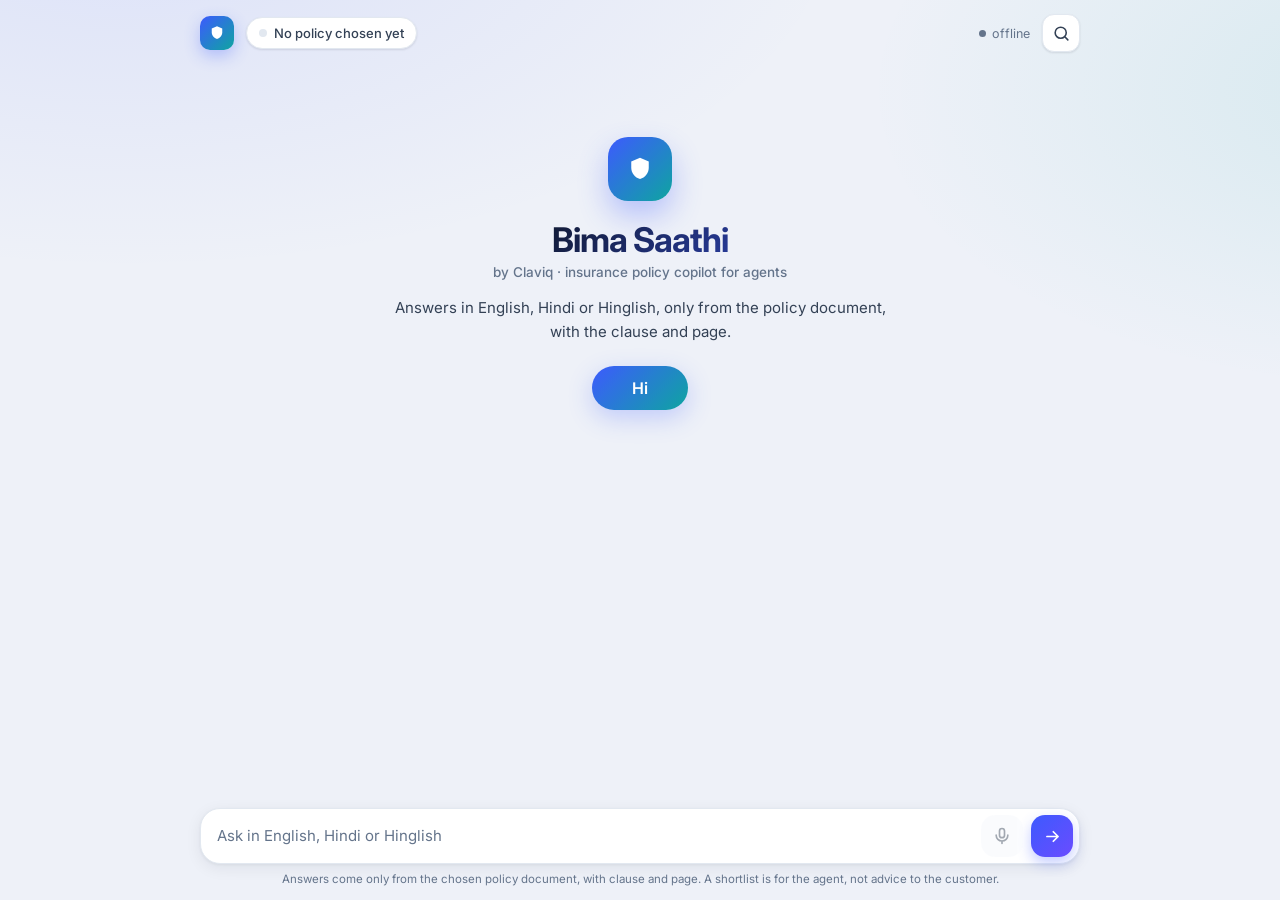
==== web/index.html @ 14f6e6d5 "One Hi button; brands list their health and term documents; every document tested The page opens wit" ====
<!doctype html>
<html lang="en">
<head>
<meta charset="utf-8">
<meta name="viewport" content="width=device-width, initial-scale=1, viewport-fit=cover">
<meta name="theme-color" content="#1d2b6b">
<title>Bima Saathi · Claviq</title>
<link rel="preconnect" href="https://fonts.googleapis.com">
<link rel="preconnect" href="https://fonts.gstatic.com" crossorigin>
<link href="https://fonts.googleapis.com/css2?family=Inter:wght@400;500;600;700&family=Noto+Sans+Devanagari:wght@400;500;600&display=swap" rel="stylesheet">
<link rel="icon" href="data:image/svg+xml,%3Csvg xmlns='http://www.w3.org/2000/svg' viewBox='0 0 32 32'%3E%3Cdefs%3E%3ClinearGradient id='g' x1='0' y1='0' x2='1' y2='1'%3E%3Cstop offset='0' stop-color='%234f6bff'/%3E%3Cstop offset='1' stop-color='%2314b8a6'/%3E%3C/linearGradient%3E%3C/defs%3E%3Crect width='32' height='32' rx='9' fill='url(%23g)'/%3E%3Cpath d='M16 7l7 3v5c0 4.4-3 8.3-7 9.5-4-1.2-7-5.1-7-9.5v-5z' fill='white'/%3E%3C/svg%3E">
<style>
  :root {
    --bg: #eef1f8; --bg2: #e6ecf7; --surface: #ffffff; --surface2: #f6f8fc; --ink: #0f172a; --ink2: #334155; --muted: #64748b;
    --line: #e2e8f0; --line2: #edf1f7;
    --brand: #3d5afe; --brand2: #6a4cff; --teal: #0ea5a0; --brand-ink: #2a3fd1; --brand-soft: #eef1ff;
    --me1: #3d5afe; --me2: #6a4cff; --me-ink: #ffffff;
    --ok: #047857; --ok-bg: #e7f8f1; --warn: #a16207; --warn-bg: #fdf5e1; --stop: #b42318; --stop-bg: #fdecea;
    --shadow-sm: 0 1px 2px rgba(15,23,42,.06), 0 1px 3px rgba(15,23,42,.05);
    --shadow: 0 4px 16px rgba(15,23,42,.07), 0 1px 3px rgba(15,23,42,.05);
    --shadow-lg: 0 18px 50px rgba(15,23,42,.18);
    --ring: 0 0 0 3px rgba(61,90,254,.18);
  }
  @media (prefers-color-scheme: dark) { :root:not([data-theme="light"]) {
    --bg: #0b1020; --bg2: #0e1530; --surface: #141b2e; --surface2: #1a2237; --ink: #e8ecf6; --ink2: #c5cde0; --muted: #8b96b0;
    --line: #26304a; --line2: #1f2840; --brand: #7b8cff; --brand2: #9b7bff; --brand-ink: #a9b5ff; --brand-soft: #1d2647;
    --me1: #4256f0; --me2: #6b4ef0;
    --ok: #4ade9f; --ok-bg: #0f2e24; --warn: #f5c35b; --warn-bg: #33270e; --stop: #ff8a7a; --stop-bg: #3a1714;
    --shadow-sm: 0 1px 2px rgba(0,0,0,.4); --shadow: 0 6px 20px rgba(0,0,0,.35); --shadow-lg: 0 18px 50px rgba(0,0,0,.55);
  } }
  :root[data-theme="dark"] {
    --bg: #0b1020; --bg2: #0e1530; --surface: #141b2e; --surface2: #1a2237; --ink: #e8ecf6; --ink2: #c5cde0; --muted: #8b96b0;
    --line: #26304a; --line2: #1f2840; --brand: #7b8cff; --brand2: #9b7bff; --brand-ink: #a9b5ff; --brand-soft: #1d2647;
    --me1: #4256f0; --me2: #6b4ef0;
    --ok: #4ade9f; --ok-bg: #0f2e24; --warn: #f5c35b; --warn-bg: #33270e; --stop: #ff8a7a; --stop-bg: #3a1714;
    --shadow-sm: 0 1px 2px rgba(0,0,0,.4); --shadow: 0 6px 20px rgba(0,0,0,.35); --shadow-lg: 0 18px 50px rgba(0,0,0,.55);
  }
  * { box-sizing: border-box; }
  html, body { height: 100%; margin: 0; }
  body { font-family: Inter, "Noto Sans Devanagari", -apple-system, BlinkMacSystemFont, "Segoe UI", Roboto, sans-serif; color: var(--ink);
         background: radial-gradient(1200px 600px at 10% -10%, rgba(61,90,254,.10), transparent 60%),
                     radial-gradient(900px 500px at 110% 10%, rgba(14,165,160,.10), transparent 60%), var(--bg);
         -webkit-font-smoothing: antialiased; font-size: 15px; }
  button { font-family: inherit; }
  svg { display: block; }

  .app { height: 100vh; height: 100dvh; display: flex; flex-direction: column; max-width: 920px; margin: 0 auto; }

  /* ---- top bar ---- */
  header.top { display: flex; align-items: center; gap: 12px; padding: 14px 20px; flex: none; }
  .logo { width: 40px; height: 40px; border-radius: 12px; flex: none; display: grid; place-items: center; color: #fff;
          background: linear-gradient(135deg, var(--brand), var(--teal)); box-shadow: 0 6px 16px rgba(61,90,254,.3); }
  .cur { display: inline-flex; align-items: center; gap: 7px; font-size: 13px; font-weight: 500; color: var(--ink2); background: var(--surface);
         border: 1px solid var(--line); border-radius: 999px; padding: 7px 12px; cursor: pointer; max-width: 42%; overflow: hidden;
         text-overflow: ellipsis; white-space: nowrap; box-shadow: var(--shadow-sm); }
  .cur::before { content: ""; width: 8px; height: 8px; border-radius: 50%; background: var(--line); flex: none; }
  .cur.on::before { background: var(--teal); }
  .cur:hover { border-color: var(--brand); }
  .icon { background: var(--surface); border: 1px solid var(--line); color: var(--ink2); width: 38px; height: 38px; border-radius: 12px;
          display: grid; place-items: center; cursor: pointer; flex: none; box-shadow: var(--shadow-sm); }
  .icon:hover { color: var(--brand); border-color: var(--brand); }

  .grow { flex: 1; }
  .status { display: inline-flex; align-items: center; gap: 6px; font-size: 12.5px; color: var(--muted); white-space: nowrap; }
  .status::before { content: ""; width: 7px; height: 7px; border-radius: 50%; background: var(--muted); }
  .status.on::before { background: #10b981; box-shadow: 0 0 0 3px rgba(16,185,129,.18); }
  header.top .logo { width: 34px; height: 34px; border-radius: 10px; }

  /* ---- welcome screen: the name lives here, large, until the conversation starts ---- */
  .hero { max-width: 640px; margin: 7vh auto 24px; text-align: center; }
  .hero-mark { width: 64px; height: 64px; border-radius: 20px; margin: 0 auto 18px; display: grid; place-items: center; color: #fff;
               background: linear-gradient(135deg, var(--brand), var(--teal)); box-shadow: 0 14px 30px rgba(61,90,254,.32); }
  .hero h1 { margin: 0; font-size: 34px; font-weight: 700; letter-spacing: -.03em;
             background: linear-gradient(135deg, var(--ink) 30%, var(--brand)); -webkit-background-clip: text; background-clip: text; color: transparent; }
  .hero-by { font-size: 13.5px; color: var(--muted); margin-top: 4px; font-weight: 500; }
  .hero p { color: var(--ink2); font-size: 15px; line-height: 1.6; margin: 16px auto 22px; max-width: 520px; }
  .hi-btn { background: linear-gradient(135deg, var(--brand), var(--teal)); color: #fff; border: 0; border-radius: 999px; padding: 12px 40px;
            font-size: 16px; font-weight: 600; cursor: pointer; box-shadow: 0 8px 24px rgba(61,90,254,.25); }
  .hi-btn:hover { filter: brightness(1.06); }
  .acts { display: flex; flex-wrap: wrap; gap: 8px; margin-top: 12px; white-space: normal; }
  .act-btn { display: inline-flex; align-items: center; gap: 8px; background: var(--brand-soft); color: var(--brand-ink); border: 1px solid transparent;
             border-radius: 12px; padding: 9px 14px; font-size: 13.5px; font-weight: 600; cursor: pointer; }
  .act-btn:hover { background: var(--brand); color: #fff; }
  .cat { display: inline-block; margin-left: 6px; font-size: 10.5px; font-weight: 700; padding: 1px 6px; border-radius: 6px; vertical-align: 1px;
         background: var(--ok-bg); color: var(--ok); text-transform: uppercase; letter-spacing: .03em; }
  .cat.term { background: var(--brand-soft); color: var(--brand-ink); }
  .hero-meta { font-size: 12px; color: var(--muted); margin-top: 16px; }
  .started .hero { display: none; }
  #chat:not(.started) .day { display: none; }

  /* ---- conversation ---- */
  #chat { flex: 1; overflow-y: auto; padding: 8px 20px 12px; scroll-behavior: smooth; }
  .day { text-align: center; margin: 4px 0 14px; font-size: 12px; color: var(--muted); font-weight: 500; letter-spacing: .02em; }
  .msg { position: relative; max-width: 78%; margin: 4px 0 14px; line-height: 1.55; white-space: pre-wrap; word-wrap: break-word; width: fit-content; }
  .msg.me { margin-left: auto; color: var(--me-ink); padding: 10px 14px; border-radius: 18px 18px 6px 18px;
            background: linear-gradient(135deg, var(--me1), var(--me2)); box-shadow: 0 6px 18px rgba(61,90,254,.25); }
  .msg.bot { margin-left: 46px; padding: 14px 16px 12px; background: var(--surface); border: 1px solid var(--line2);
             border-radius: 6px 18px 18px 18px; box-shadow: var(--shadow); }
  .msg.bot::before { content: ""; position: absolute; left: -46px; top: 0; width: 34px; height: 34px; border-radius: 11px;
    background: url("data:image/svg+xml,%3Csvg xmlns='http://www.w3.org/2000/svg' viewBox='0 0 24 24' fill='white'%3E%3Cpath d='M12 3l7 3v5c0 4.2-2.9 7.9-7 9-4.1-1.1-7-4.8-7-9V6z'/%3E%3C/svg%3E") center/18px no-repeat,
                linear-gradient(135deg, var(--brand), var(--teal)); box-shadow: 0 4px 12px rgba(61,90,254,.25); }
  .msg.wide { max-width: min(100% - 46px, 820px); }
  /* every reply is signed with the copilot's name, as in current assistant products */
  .msg.bot { margin-top: 26px; }
  .msg.bot::after { content: var(--agent, "Bima Saathi"); position: absolute; left: 0; top: -21px; font-size: 12.5px; font-weight: 600;
                    color: var(--ink2); white-space: nowrap; }
  .stamp { display: block; text-align: right; font-size: 11px; opacity: .75; margin-top: 4px; }
  .meta { display: flex; justify-content: flex-end; font-size: 11.5px; color: var(--muted); margin-top: 8px; white-space: normal; }
  .badge { display: inline-flex; align-items: center; gap: 6px; font-size: 12px; font-weight: 600; padding: 4px 10px; border-radius: 999px;
           margin-bottom: 8px; white-space: normal; }
  .badge svg { flex: none; }
  .b-ok { background: var(--ok-bg); color: var(--ok); } .b-warn { background: var(--warn-bg); color: var(--warn); } .b-stop { background: var(--stop-bg); color: var(--stop); }
  .btext { display: block; color: var(--ink); }
  .typing { display: inline-flex; gap: 10px; align-items: center; color: var(--muted); font-size: 13.5px; }
  .dots { display: inline-flex; gap: 4px; }
  .dots i { width: 7px; height: 7px; border-radius: 50%; background: var(--brand); opacity: .3; animation: blink 1.2s infinite; }
  .dots i:nth-child(2) { animation-delay: .2s; } .dots i:nth-child(3) { animation-delay: .4s; }
  @keyframes blink { 0%, 80%, 100% { opacity: .25; transform: translateY(0); } 40% { opacity: 1; transform: translateY(-2px); } }
  .sys { text-align: center; margin: 6px auto 14px; font-size: 12.5px; color: var(--muted); max-width: 560px; white-space: normal; display: flex;
         align-items: center; gap: 10px; }
  .sys::before, .sys::after { content: ""; flex: 1; height: 1px; background: var(--line); }
  .sys span { flex: none; max-width: 80%; }
  .spoken { display: inline-flex; align-items: center; gap: 4px; font-size: 11.5px; opacity: .85; margin-top: 4px; }

  /* welcome card and document choices */
  .greet-h { display: block; font-size: 17px; font-weight: 700; letter-spacing: -.01em; margin-bottom: 2px; white-space: normal; }
  .greet-s { display: block; color: var(--muted); font-size: 14px; white-space: normal; }
  .hint { display: block; font-size: 12.5px; color: var(--muted); white-space: normal; margin-top: 10px; }
  .opts { display: grid; grid-template-columns: repeat(auto-fill, minmax(170px, 1fr)); gap: 8px; margin-top: 12px; white-space: normal; }
  .opt { display: flex; align-items: center; gap: 10px; text-align: left; background: var(--surface2); color: var(--ink); border: 1px solid var(--line);
         border-radius: 14px; padding: 10px 12px; cursor: pointer; font-size: 13.5px; font-weight: 600; transition: border-color .15s, transform .15s, box-shadow .15s; }
  .opt:hover { border-color: var(--brand); box-shadow: var(--ring); transform: translateY(-1px); }
  .opt small { display: block; font-weight: 400; color: var(--muted); font-size: 12px; white-space: nowrap; overflow: hidden; text-overflow: ellipsis; }
  .opt .ot { min-width: 0; }
  .av { width: 34px; height: 34px; border-radius: 10px; display: grid; place-items: center; font-weight: 700; color: #fff; flex: none; font-size: 12px; letter-spacing: .2px; }
  .browse { display: inline-flex; align-items: center; gap: 8px; margin-top: 10px; background: var(--brand-soft); color: var(--brand-ink); border: 1px dashed var(--brand);
            border-radius: 12px; padding: 9px 14px; font-size: 13.5px; font-weight: 600; cursor: pointer; }
  .browse:hover { background: var(--brand); color: #fff; border-style: solid; }

  .opt small.diff { white-space: normal; overflow: visible; color: var(--ink2); }
  .opts.which { grid-template-columns: 1fr; }
  .opt.stopped { opacity: .75; border-style: dashed; }
  .tag-stop { display: inline-block; margin-left: 6px; font-size: 10.5px; font-weight: 700; color: var(--stop); background: var(--stop-bg); padding: 1px 6px; border-radius: 6px; vertical-align: 1px; }
  .notice { display: flex; gap: 8px; align-items: flex-start; background: var(--stop-bg); color: var(--stop); border-radius: 12px; padding: 9px 12px;
            margin: 2px 0 10px; font-size: 13px; font-weight: 500; white-space: normal; }
  .notice svg { flex: none; margin-top: 2px; }
  .lbl { display: block; font-size: 11.5px; font-weight: 700; letter-spacing: .04em; text-transform: uppercase; color: var(--muted); margin: 2px 0 4px; }
  .cards .lbl { margin: 4px 0 0; }

  /* customer fit and sales kit */
  .fit { display: flex; flex-direction: column; gap: 10px; margin-top: 12px; white-space: normal; }
  .fc { background: var(--surface2); border: 1px solid var(--line); border-radius: 14px; padding: 12px 14px; }
  .fc.best { border-color: rgba(61,90,254,.35); box-shadow: var(--ring); }
  .fc .top { display: flex; justify-content: space-between; align-items: baseline; gap: 10px; }
  .fc .pos { font-size: 11px; font-weight: 700; letter-spacing: .05em; text-transform: uppercase; color: var(--brand-ink); }
  .fc .nm { font-weight: 700; font-size: 15px; margin-top: 2px; }
  .fc .ins { color: var(--muted); font-size: 12.5px; }
  .fc ul { margin: 8px 0 0; padding: 0; list-style: none; font-size: 13px; }
  .fc li { padding: 3px 0 3px 20px; position: relative; color: var(--ink2); }
  .fc li::before { content: ""; position: absolute; left: 2px; top: 8px; width: 9px; height: 5px; border-left: 2px solid var(--ok); border-bottom: 2px solid var(--ok); transform: rotate(-45deg); }
  .fc li.c::before { border: 0; width: 7px; height: 7px; border-radius: 50%; background: var(--warn); transform: none; top: 9px; left: 3px; }
  .fc li.x::before { border: 0; width: 10px; height: 2px; background: var(--stop); transform: none; top: 11px; left: 2px; }
  .fc .act button, .kit .copy { background: none; border: 0; color: var(--brand-ink); font-weight: 600; font-size: 12.5px; padding: 0; cursor: pointer; margin-top: 6px; }
  .nofit { font-size: 12.5px; color: var(--muted); }
  .nofit div { padding: 2px 0; }
  details.kit { background: var(--surface2); border: 1px solid var(--line); border-radius: 14px; padding: 10px 14px; white-space: normal; }
  details.kit > summary { cursor: pointer; font-weight: 700; font-size: 14px; color: var(--ink); }
  .kit h4 { margin: 12px 0 4px; font-size: 11.5px; letter-spacing: .05em; text-transform: uppercase; color: var(--muted); }
  .kit ul { margin: 0; padding-left: 18px; font-size: 13px; color: var(--ink2); }
  .kit li { margin: 2px 0; }
  .kit .wa { background: var(--surface); border: 1px solid var(--line); border-radius: 12px 12px 12px 4px; padding: 9px 11px; font-size: 13px; color: var(--ink2); }
  .kit .dt { display: grid; grid-template-columns: 1fr auto; gap: 2px 12px; font-size: 13px; }
  .kit .dt b { font-variant-numeric: tabular-nums; }

  /* clause cards */
  .cards { margin-top: 12px; display: flex; flex-direction: column; gap: 8px; white-space: normal; }
  .cardc { background: var(--surface2); border: 1px solid var(--line); border-radius: 12px; padding: 10px 12px; font-size: 13.5px; position: relative; }
  .cardc::before { content: ""; position: absolute; left: 0; top: 10px; bottom: 10px; width: 3px; border-radius: 3px; background: linear-gradient(var(--brand), var(--teal)); }
  .cardc .hd { display: flex; justify-content: space-between; align-items: flex-start; gap: 10px; color: var(--muted); font-size: 12px; margin-bottom: 4px; }
  .cardc .hd b { color: var(--ink); font-weight: 600; }
  .cardc q { font-style: italic; color: var(--ink2); }
  .cardc a, .rk a { color: var(--brand-ink); font-weight: 600; text-decoration: none; white-space: nowrap; background: var(--brand-soft);
                    padding: 2px 8px; border-radius: 999px; font-size: 11.5px; }
  .cardc a:hover, .rk a:hover { background: var(--brand); color: #fff; }
  .cardc details { margin-top: 6px; } .cardc summary { cursor: pointer; color: var(--muted); font-size: 12px; }
  .cardc .full { font-size: 12.5px; margin-top: 6px; max-height: 200px; overflow: auto; white-space: pre-wrap; color: var(--muted); }
  .cardc.hl { box-shadow: var(--ring); border-color: var(--brand); }
  .ref { display: inline-grid; place-items: center; min-width: 19px; height: 19px; padding: 0 5px; margin: 0 2px; border-radius: 6px; background: var(--brand-soft);
         color: var(--brand-ink); font-size: 11px; font-weight: 700; cursor: pointer; vertical-align: 1px; }
  .ref:hover { background: var(--brand); color: #fff; }
  table.cmp { border-collapse: separate; border-spacing: 0; font-size: 13px; margin-top: 12px; width: 100%; white-space: normal; border: 1px solid var(--line);
              border-radius: 12px; overflow: hidden; }
  table.cmp th, table.cmp td { padding: 8px 10px; text-align: left; vertical-align: top; border-bottom: 1px solid var(--line2); }
  table.cmp th { background: var(--surface2); color: var(--muted); font-weight: 600; font-size: 12px; }
  table.cmp tr:last-child td { border-bottom: 0; }

  /* ranking */
  .rank { display: flex; flex-direction: column; gap: 10px; margin-top: 12px; white-space: normal; }
  .rk { background: var(--surface2); border: 1px solid var(--line); border-radius: 14px; padding: 12px 14px; display: grid; grid-template-columns: 34px 1fr; gap: 2px 12px; }
  .rk .no { width: 30px; height: 30px; border-radius: 10px; background: var(--surface); border: 1px solid var(--line); color: var(--ink2); display: grid; place-items: center;
            font-weight: 700; font-size: 13px; grid-row: span 3; }
  .rk:first-child { border-color: rgba(61,90,254,.35); box-shadow: var(--ring); }
  .rk:first-child .no { background: linear-gradient(135deg, var(--brand), var(--teal)); color: #fff; border: 0; }
  .rk .nm { font-weight: 600; font-size: 14px; display: flex; justify-content: space-between; gap: 10px; }
  .rk .sc { font-variant-numeric: tabular-nums; color: var(--brand-ink); font-weight: 700; white-space: nowrap; }
  .rk .bar { height: 6px; background: var(--line); border-radius: 4px; overflow: hidden; margin: 6px 0 8px; }
  .rk .bar i { display: block; height: 100%; background: linear-gradient(90deg, var(--brand), var(--teal)); border-radius: 4px; }
  .rk ul { margin: 0; padding: 0; list-style: none; font-size: 12.5px; color: var(--muted); }
  .rk li { display: flex; justify-content: space-between; align-items: center; gap: 10px; padding: 3px 0; border-top: 1px dashed var(--line2); }
  .rk li:first-child { border-top: 0; }
  .rk li span:first-child { color: var(--ink2); }
  .rk li.miss span:first-child { color: var(--warn); }
  .rk .act { grid-column: 2; margin-top: 6px; }
  .rk .act button { background: none; border: 0; color: var(--brand-ink); font-weight: 600; font-size: 12.5px; padding: 0; cursor: pointer; }
  .rank-foot { font-size: 12px; color: var(--muted); }

  details.how { margin-top: 10px; font-size: 12.5px; color: var(--muted); white-space: normal; border-top: 1px solid var(--line2); padding-top: 8px; }
  details.how summary { cursor: pointer; font-weight: 500; }
  details.how summary:hover { color: var(--brand-ink); }
  details.how ul { margin: 6px 0 0 16px; padding: 0; }

  /* ---- composer ---- */
  .dock { flex: none; padding: 6px 20px 14px; padding-bottom: max(14px, env(safe-area-inset-bottom)); }
  .voicenote { font-size: 12.5px; color: var(--brand-ink); padding: 0 6px 8px; }
  .voicenote:empty { display: none; }
  form.bar { display: flex; align-items: flex-end; gap: 8px; background: var(--surface); border: 1px solid var(--line); border-radius: 20px;
             padding: 6px 6px 6px 16px; box-shadow: var(--shadow); transition: box-shadow .15s, border-color .15s; }
  form.bar:focus-within { border-color: var(--brand); box-shadow: var(--shadow), var(--ring); }
  textarea { flex: 1; resize: none; border: 0; outline: 0; background: transparent; color: var(--ink); padding: 10px 0; font: inherit; font-size: 15px;
             line-height: 22px; max-height: 140px; height: 42px; }
  textarea::placeholder { color: var(--muted); }
  .round { width: 42px; height: 42px; border-radius: 14px; border: 0; display: grid; place-items: center; cursor: pointer; flex: none; }
  .round.send { color: #fff; background: linear-gradient(135deg, var(--brand), var(--brand2)); box-shadow: 0 6px 14px rgba(61,90,254,.3); }
  .round.send:disabled { opacity: .5; cursor: default; box-shadow: none; }
  button.mic { background: var(--surface2); color: var(--ink2); }
  button.mic:hover { color: var(--brand-ink); }
  button.mic.off { opacity: .45; }
  button.mic.rec { background: var(--stop); color: #fff; animation: pulse 1s infinite; }
  button.mic.busy { opacity: .6; cursor: wait; }
  @keyframes pulse { 50% { box-shadow: 0 0 0 7px rgba(180,35,24,.2); } }
  .foot { text-align: center; font-size: 11.5px; color: var(--muted); margin-top: 8px; }

  /* ---- document browser ---- */
  .sheet { position: fixed; inset: 0; z-index: 20; display: none; align-items: center; justify-content: center; background: rgba(9,14,30,.5);
           backdrop-filter: blur(3px); padding: 16px; }
  .sheet.open { display: flex; }
  .panel { width: 100%; max-width: 580px; max-height: min(680px, 92vh); background: var(--surface); color: var(--ink); border-radius: 20px;
           display: flex; flex-direction: column; overflow: hidden; box-shadow: var(--shadow-lg); border: 1px solid var(--line); }
  .panel-hd { display: flex; align-items: center; gap: 10px; padding: 18px 18px 10px; }
  .panel-hd b { flex: 1; font-size: 17px; font-weight: 700; }
  .panel-search { padding: 0 18px 8px; }
  .panel-search label { display: flex; align-items: center; gap: 10px; background: var(--surface2); border: 1px solid var(--line); border-radius: 12px; padding: 0 12px;
                        height: 42px; color: var(--muted); }
  .panel-search label:focus-within { border-color: var(--brand); box-shadow: var(--ring); }
  .panel-search input { border: 0; outline: 0; background: transparent; flex: 1; font: inherit; font-size: 15px; color: var(--ink); }
  .panel-count { font-size: 12px; color: var(--muted); padding: 2px 18px 8px; }
  #doclist { overflow-y: auto; flex: 1; padding: 0 10px 8px; }
  .doc { display: flex; align-items: center; gap: 12px; width: 100%; padding: 10px; border: 0; border-radius: 12px; background: transparent; color: inherit;
         text-align: left; cursor: pointer; font: inherit; }
  .doc:hover, .doc:focus-visible { background: var(--surface2); outline: 0; }
  .doc.sel { background: var(--brand-soft); }
  .doc .dbody { flex: 1; min-width: 0; }
  .doc .dname { font-size: 14.5px; font-weight: 600; }
  .doc .dprod { font-size: 12.5px; color: var(--muted); white-space: nowrap; overflow: hidden; text-overflow: ellipsis; }
  .doc .dkind { font-size: 11px; color: var(--muted); border: 1px solid var(--line); border-radius: 999px; padding: 2px 8px; flex: none; }
  .doc .dnow { font-size: 11px; color: var(--ok); background: var(--ok-bg); border-radius: 999px; padding: 2px 8px; font-weight: 600; flex: none; }
  .panel-empty { padding: 28px 16px; color: var(--muted); font-size: 14px; text-align: center; }
  .panel-foot { font-size: 12px; color: var(--muted); padding: 12px 18px 16px; border-top: 1px solid var(--line2); }

  @media (max-width: 700px) {
    header.top { padding: 10px 12px; gap: 10px; background: var(--surface); border-bottom: 1px solid var(--line); }
    .logo { width: 32px; height: 32px; border-radius: 10px; }
    .hero { margin-top: 4vh; } .hero h1 { font-size: 28px; }
    .cur { max-width: 38%; padding: 6px 10px; font-size: 12px; }
    #chat { padding: 12px 12px 8px; }
    .msg { max-width: 88%; } .msg.bot { margin-left: 40px; } .msg.bot::before { left: -40px; width: 30px; height: 30px; border-radius: 10px; }
    .msg.wide { max-width: calc(100% - 40px); }
    .opts { grid-template-columns: 1fr 1fr; }
    .dock { padding: 4px 10px 10px; }
    .sheet { padding: 0; align-items: stretch; }
    .panel { max-width: none; max-height: none; border-radius: 0; border: 0; }
  }
</style>
</head>
<body>
<div class="app">
  <header class="top">
    <div class="logo" aria-hidden="true" title="Bima Saathi by Claviq">
      <svg width="18" height="18" viewBox="0 0 24 24" fill="currentColor"><path d="M12 3l7 3v5c0 4.2-2.9 7.9-7 9-4.1-1.1-7-4.8-7-9V6z"/></svg>
    </div>
    <span class="cur" id="cur" title="Change policy" role="button" tabindex="0">No policy chosen yet</span>
    <span class="grow"></span>
    <span class="status" id="status">connecting...</span>
    <button class="icon" id="browseTop" type="button" aria-label="Browse all documents" title="Browse all documents">
      <svg width="19" height="19" viewBox="0 0 24 24" fill="none" stroke="currentColor" stroke-width="2" stroke-linecap="round"><circle cx="11" cy="11" r="7"/><path d="m20 20-3.5-3.5"/></svg>
    </button>
  </header>

  <div id="chat">
    <section class="hero" id="hero">
      <div class="hero-mark"><svg width="30" height="30" viewBox="0 0 24 24" fill="currentColor"><path d="M12 3l7 3v5c0 4.2-2.9 7.9-7 9-4.1-1.1-7-4.8-7-9V6z"/></svg></div>
      <h1 id="heroName">Bima Saathi</h1>
      <div class="hero-by">by Claviq · insurance policy copilot for agents</div>
      <p>Answers in English, Hindi or Hinglish, only from the policy document, with the clause and page.</p>
      <button type="button" class="hi-btn" id="hiBtn">Hi</button>
    </section>
    <div class="day" id="day">Today</div>
  </div>

  <div class="dock">

    <div class="voicenote" id="vnote"></div>
    <form id="f" class="bar">
      <textarea id="q" placeholder="Ask in English, Hindi or Hinglish" rows="1"></textarea>
      <button class="round mic off" id="mic" type="button" aria-label="Speak your question" title="Speak your question">
        <svg width="20" height="20" viewBox="0 0 24 24" fill="none" stroke="currentColor" stroke-width="2" stroke-linecap="round"><rect x="9" y="3" width="6" height="11" rx="3"/><path d="M5 11a7 7 0 0 0 14 0M12 18v3"/></svg>
      </button>
      <button class="round send" id="send" type="submit" aria-label="Send">
        <svg width="19" height="19" viewBox="0 0 24 24" fill="none" stroke="currentColor" stroke-width="2.2" stroke-linecap="round" stroke-linejoin="round"><path d="M5 12h14M13 6l6 6-6 6"/></svg>
      </button>
    </form>
    <div class="foot">Answers come only from the chosen policy document, with clause and page. A shortlist is for the agent, not advice to the customer.</div>
  </div>
</div>

<div class="sheet" id="sheet" role="dialog" aria-modal="true" aria-labelledby="sheetTitle">
  <div class="panel">
    <div class="panel-hd">
      <b id="sheetTitle">Browse policy documents</b>
      <button class="icon" id="sheetClose" type="button" aria-label="Close">
        <svg width="18" height="18" viewBox="0 0 24 24" fill="none" stroke="currentColor" stroke-width="2" stroke-linecap="round"><path d="M6 6l12 12M18 6 6 18"/></svg>
      </button>
    </div>
    <div class="panel-search"><label>
      <svg width="18" height="18" viewBox="0 0 24 24" fill="none" stroke="currentColor" stroke-width="2" stroke-linecap="round" aria-hidden="true"><circle cx="11" cy="11" r="7"/><path d="m20 20-3.5-3.5"/></svg>
      <input id="docsearch" placeholder="Search by insurer, product or plan" autocomplete="off"></label></div>
    <div class="panel-count" id="doccount"></div>
    <div id="doclist"></div>
    <div class="panel-foot">Pick a document and the copilot answers from it in this chat. Only loaded documents are listed.</div>
  </div>
</div>
<script>
const $ = s => document.querySelector(s);
const chat = $("#chat"), qEl = $("#q"), sendBtn = $("#send"), form = $("#f");
// The policy is chosen in the conversation ("SBI dekhna hai"), not from a list. The server says
// which policy is in use; the page only remembers it and sends it back with each question.
let currentPolicy = null, pendingQuestion = null, lastLang = null, POLICIES = [];
// Voice: the page records, our server sends the audio to the speech service with a key the
// browser never sees, and the transcript lands in the box for the agent to check before sending.
let VOICE = {enabled: false}, recorder = null, recTimer = null, voiceText = null, voiceInfo = null;
const MAX_REC_MS = 25000;
const SHOWN_IN_CHAT = 5;   // document buttons in a message; the rest are reached through the browser
const NEED = "Mother is 50, has diabetes, wants room rent more than 10,000 a day. Which product fits?";
const ICON = {
  ok: `<svg width="13" height="13" viewBox="0 0 24 24" fill="none" stroke="currentColor" stroke-width="2.6" stroke-linecap="round" stroke-linejoin="round"><path d="M20 6 9 17l-5-5"/></svg>`,
  warn: `<svg width="13" height="13" viewBox="0 0 24 24" fill="none" stroke="currentColor" stroke-width="2.4" stroke-linecap="round"><circle cx="12" cy="12" r="9"/><path d="M12 8v5M12 16.5v.5"/></svg>`,
  stop: `<svg width="13" height="13" viewBox="0 0 24 24" fill="none" stroke="currentColor" stroke-width="2.4" stroke-linecap="round"><circle cx="12" cy="12" r="9"/><path d="M8 8l8 8"/></svg>`,
};
const BADGE = {
  answered: ["b-ok", "Checked against the policy text"],
  selected: ["b-ok", "Policy document chosen"],
  choose_policy: ["b-warn", "Choose a policy document"],
  compared: ["b-ok", "From the policy fact table"],
  ranked: ["b-ok", "Shortlist from the policy fact table"],
  not_stated: ["b-warn", "Not written in this product"],
  refused: ["b-warn", "Outside the policy wording"],
  blocked: ["b-stop", "Draft blocked: a figure did not match the policy"],
  error: ["b-stop", "Error"],
};
const AV_COLORS = ["#3d5afe", "#0ea5a0", "#e2683c", "#8b5cf6", "#d9467a", "#0f9d58", "#c2851b", "#2563eb", "#0891b2", "#7c3aed", "#db2777", "#059669"];

function esc(s) { return String(s ?? "").replace(/[&<>"]/g, c => ({"&":"&amp;","<":"&lt;",">":"&gt;","\"":"&quot;"}[c])); }
function withRefs(text, id) {
  return esc(text).replace(/\[(\d+)\]/g, (m, n) => `<span class="ref" data-b="${id}" data-n="${n}">${n}</span>`);
}
function now() { return new Date().toLocaleTimeString([], {hour: "2-digit", minute: "2-digit"}); }
function initials(label) {
  const w = label.replace(/[^A-Za-z ]/g, "").split(/\s+/).filter(Boolean);
  return (w.length === 1 ? w[0].slice(0, 3) : w.map(x => x[0]).join("").slice(0, 2)).toUpperCase();
}
function avatar(p) { return `<div class="av" style="background:${AV_COLORS[(p.n - 1) % AV_COLORS.length]}">${esc(initials(p.label))}</div>`; }
function badge(cls, label) { const k = cls === "b-ok" ? "ok" : cls === "b-warn" ? "warn" : "stop"; return `<span class="badge ${cls}">${ICON[k]}${esc(label)}</span>`; }
const LANGN = {en: "English", hi: "Hindi", hinglish: "Hinglish"};
function howPanel(ev, meta) {
  const items = [];
  items.push(`Language detected: ${LANGN[ev.lang] || ev.lang || "?"}`);
  if (meta && meta.route) items.push(`Route: ${({single: "single policy search", compare: "comparison fact table", recommend: "shortlist from the fact table and IRDAI figures", premium: "out of scope (premium)", hospitals: "out of scope (hospital list)", claim_status: "out of scope (claim status)"})[meta.route] || meta.route}`);
  if (ev.top_score != null) items.push(`Best clause match score: ${Number(ev.top_score).toFixed(2)}`);
  if (ev.status === "answered" && !String(ev.backend || "").startsWith("extractive")) items.push("Every figure in the answer was found in the cited clause text");
  if (ev.status === "ranked") items.push("Scores use only fact table rows and IRDAI figures; a missing fact scores 0, never a guess");
  if (ev.block_reason === "polarity") items.push("Blocked: the draft said covered, but every cited clause is an exclusion");
  else if (ev.status === "blocked") items.push(`Blocked figures not found in the policy: ${(ev.unsupported_numbers || []).join(", ")}`);
  if (ev.retrieval_ms != null) items.push(`Retrieval ${ev.retrieval_ms} ms, first word ${ev.first_token_ms ?? "-"} ms, total ${ev.ms} ms`);
  if (ev._voice) items.push(`Question was spoken: transcribed by ${ev._voice.provider} in ${ev._voice.ms} ms (cloud), then ${ev._voice.edited ? "edited" : "sent as heard"}`);
  items.push(`Answered by: ${ev.backend || "-"}`);
  return `<details class="how"><summary>How this was checked</summary><ul>${items.map(i => `<li>${esc(i)}</li>`).join("")}</ul></details>`;
}
let BID = 0;
function scroll() { chat.scrollTop = chat.scrollHeight; }
function add(cls, html) { const d = document.createElement("div"); d.className = "msg " + cls; d.innerHTML = html; chat.appendChild(d); scroll(); return d; }
function sysLine(text) { const s = document.createElement("div"); s.className = "sys"; const t = document.createElement("span"); t.textContent = text; s.appendChild(t); chat.appendChild(s); scroll(); return s; }

/* ---- document choices ---- */
function kindOf(name) { return /brochure/i.test(name) ? "brochure" : /prospectus/i.test(name) ? "prospectus" : "policy wording"; }
function product(p) { return p.name.split(", ").slice(1).join(", ").replace(/\s*\((prospectus|brochure)[^)]*\)$/i, ""); }
function catTag(p) { return p.category ? `<span class="cat ${p.category}">${p.category === "term" ? "Term" : "Health"}</span>` : ""; }
function optionButtons(opts) {
  if (!opts || !opts.length) return "";
  // look-alike products carry one line on how each differs; a stopped product is marked
  const which = opts.some(o => o.differs);
  return `<div class="opts${which ? " which" : ""}">${opts.map(o => `<button class="opt${o.status === "withdrawn" ? " stopped" : ""}" data-say="${esc(o.label)}" title="${esc(o.name)}">${avatar(o)}<span class="ot">${o.n}. ${esc(o.label)}${catTag(o)}${o.status === "withdrawn" ? `<span class="tag-stop">stopped</span>` : ""}${
    o.differs ? `<small class="diff">${esc(o.differs)}</small>` : `<small>${esc(product(o))}</small>`}</span></button>`).join("")}</div>`;
}
function actionButtons(acts) {
  if (!acts || !acts.length) return "";
  const B = {browse: `<button type="button" class="act-btn" data-act="browse"><svg width="16" height="16" viewBox="0 0 24 24" fill="none" stroke="currentColor" stroke-width="2.2" stroke-linecap="round"><circle cx="11" cy="11" r="7"/><path d="m20 20-3.5-3.5"/></svg>Browse the policy documents</button>`,
             find: `<button type="button" class="act-btn" data-act="find"><svg width="16" height="16" viewBox="0 0 24 24" fill="none" stroke="currentColor" stroke-width="2.2" stroke-linecap="round"><path d="M12 12a4 4 0 1 0 0-8 4 4 0 0 0 0 8zM4 21a8 8 0 0 1 16 0"/></svg>Find a product for a customer</button>`};
  return `<div class="acts">${acts.map(a => B[a] || "").join("")}</div>`;
}
function browseButton() {
  return `<div><button type="button" class="browse"><svg width="16" height="16" viewBox="0 0 24 24" fill="none" stroke="currentColor" stroke-width="2.2" stroke-linecap="round"><circle cx="11" cy="11" r="7"/><path d="m20 20-3.5-3.5"/></svg>Browse all documents</button></div>`;
}
function wireOptions(el) {
  // a tap types the insurer's name as the agent's own message, so the choice shows in the chat
  el.querySelectorAll(".opt").forEach(b => b.onclick = () => ask(b.dataset.say));
  el.querySelectorAll(".browse, .act-btn[data-act=browse]").forEach(b => b.onclick = openDocs);
  el.querySelectorAll(".act-btn[data-act=find]").forEach(b => b.onclick = () => setBox(NEED));
}

/* ---- document browser ----
   One conversation with the copilot. The first few documents are buttons in the chat; every other
   document is found here by search (17 today, 300 later), and a pick is said in the chat like any
   other choice, so the copilot confirms it and the conversation carries on. */
function norm(s) { return (s || "").toLowerCase().normalize("NFKD").replace(/[^\w\s]/g, " "); }
function renderDocs() {
  const words = norm($("#docsearch").value).split(/\s+/).filter(Boolean);
  const rows = POLICIES.filter(p => { const h = norm(`${p.name} ${p.label} ${p.n} ${p.category} ${p.category === "term" ? "life term plan" : "health mediclaim"} ${p.status === "withdrawn" ? "stopped withdrawn" : ""}`); return words.every(w => h.includes(w)); });
  $("#doccount").textContent = words.length ? `${rows.length} of ${POLICIES.length} documents match` : `${POLICIES.length} documents loaded`;
  $("#doclist").innerHTML = rows.length ? rows.map(p => `
    <button class="doc${p.policy_id === currentPolicy ? " sel" : ""}" type="button" data-say="${esc(p.label)}" data-id="${esc(p.policy_id)}">
      ${avatar(p)}
      <div class="dbody"><div class="dname">${esc(p.label)}${catTag(p)}${p.status === "withdrawn" ? `<span class="tag-stop">stopped</span>` : ""}</div><div class="dprod">${esc(product(p))}</div></div>
      ${p.policy_id === currentPolicy ? `<span class="dnow">in use</span>` : `<span class="dkind">${kindOf(p.name)}</span>`}
    </button>`).join("")
    : `<div class="panel-empty">No loaded document matches "${esc($("#docsearch").value)}".<br>Only loaded documents can be answered from.</div>`;
  document.querySelectorAll("#doclist .doc").forEach(b => b.onclick = () => {
    closeDocs();
    if (b.dataset.id !== currentPolicy) ask(b.dataset.say);   // said in the chat, confirmed by the copilot
  });
}
function openDocs() {
  $("#docsearch").value = "";
  renderDocs();
  $("#sheet").classList.add("open");
  setTimeout(() => $("#docsearch").focus(), 30);
}
function closeDocs() { $("#sheet").classList.remove("open"); qEl.focus(); }
function setBox(text) { qEl.value = text; syncBar(); qEl.focus(); }

// The conversation starts when the agent does ("Hi", "Namaste", or a question). Until then the
// welcome screen shows the copilot's name and what it does.
async function loadPolicies() {
  try { POLICIES = await (await fetch("/api/policies")).json(); } catch (e) { POLICIES = []; }
}
function started() { chat.classList.add("started"); }
function wireHero() {
  $("#hiBtn").onclick = () => ask("Hi");
}
function setPolicy(ev) {
  currentPolicy = ev.policy_id;
  $("#cur").textContent = `Policy: ${ev.name}`;
  $("#cur").classList.add("on");
  sysLine(`Now answering from: ${ev.name}`);
}

/* ---- voice ---- */
const micBtn = $("#mic"), vnote = $("#vnote");
function note(t) { vnote.textContent = t || ""; }
async function setupVoice() {
  try { VOICE = await (await fetch("/api/voice")).json(); } catch (e) { VOICE = {enabled: false, reason: "Voice status unavailable."}; }
  micBtn.classList.toggle("off", !VOICE.enabled);
  micBtn.title = VOICE.enabled ? "Speak your question (tap again to stop)" : (VOICE.reason || "Voice is off");
}
async function startRec() {
  let stream;
  micBtn.classList.add("busy");
  note("Asking for microphone permission...");
  // Chrome on a Mac waits silently if macOS has not allowed it the microphone, so do not hang
  const slow = setTimeout(() => note("Still waiting for the microphone. On a Mac: System Settings > Privacy & Security > Microphone > allow your browser, then reload. You can type meanwhile."), 10000);
  try { stream = await navigator.mediaDevices.getUserMedia({audio: true}); }
  catch (e) { note("Microphone permission was not given. You can type the question."); return; }
  finally { clearTimeout(slow); micBtn.classList.remove("busy"); }
  const type = ["audio/webm;codecs=opus", "audio/webm", "audio/mp4"].find(t => window.MediaRecorder && MediaRecorder.isTypeSupported(t)) || "";
  const chunks = [];
  recorder = new MediaRecorder(stream, type ? {mimeType: type} : undefined);
  recorder.ondataavailable = e => { if (e.data.size) chunks.push(e.data); };
  recorder.onstop = async () => {
    stream.getTracks().forEach(t => t.stop());
    clearTimeout(recTimer); micBtn.classList.remove("rec");
    const blob = new Blob(chunks, {type: recorder.mimeType || type || "audio/webm"});
    recorder = null;
    await sendAudio(blob);
  };
  recorder.start();
  micBtn.classList.add("rec");
  note("Listening... tap the mic again when you finish (up to 25 seconds).");
  recTimer = setTimeout(() => recorder && recorder.state === "recording" && recorder.stop(), MAX_REC_MS);
}
async function sendAudio(blob) {
  if (!blob.size) { note("Nothing was recorded. Try again or type the question."); return; }
  micBtn.classList.add("busy"); note("Transcribing...");
  const ext = blob.type.includes("mp4") ? "m4a" : "webm";
  const fd = new FormData(); fd.append("audio", blob, `question.${ext}`);
  try {
    const r = await fetch("/api/transcribe", {method: "POST", body: fd});
    const j = await r.json();
    if (!r.ok) { note(j.detail || "Could not transcribe. Please type the question."); return; }
    setBox(j.text);
    voiceText = j.text; voiceInfo = {provider: j.provider, ms: j.ms};
    note("Heard this. Check it, edit if needed, then press send.");
  } catch (e) { note("Could not reach the server for transcription. Please type the question."); }
  finally { micBtn.classList.remove("busy"); }
}
micBtn.onclick = () => {
  if (!VOICE.enabled) { note(VOICE.reason || "Voice is off. Please type the question."); return; }
  if (micBtn.classList.contains("busy")) return;
  if (recorder && recorder.state === "recording") recorder.stop(); else startRec();
};

function syncBar() {
  qEl.style.height = "42px";
  qEl.style.height = Math.min(qEl.scrollHeight, 140) + "px";
}
qEl.addEventListener("input", syncBar);

async function init() {
  setupVoice();
  $("#cur").onclick = () => ask("Which policy document can I inspect?");
  $("#browseTop").onclick = openDocs;
  $("#sheetClose").onclick = closeDocs;
  $("#sheet").onclick = e => { if (e.target.id === "sheet") closeDocs(); };
  $("#docsearch").oninput = renderDocs;
  $("#docsearch").onkeydown = e => { if (e.key === "Enter") { const first = $("#doclist .doc"); if (first) first.click(); } };
  document.addEventListener("keydown", e => { if (e.key === "Escape" && $("#sheet").classList.contains("open")) closeDocs(); });
  pollStatus();
  wireHero();
  loadPolicies();
}
async function pollStatus() {
  const st = $("#status");
  try {
    const s = await (await fetch("/api/status")).json();
    const model = String(s.backend || "").replace(/^api:[^:]+:/, "").replace(/^mlx:/, "");
    if (s.agent) {
      document.documentElement.style.setProperty("--agent", JSON.stringify(s.agent));
      $("#heroName").textContent = s.agent;
      document.title = `${s.agent} · ${s.brand || "Claviq"}`;
    }
    st.textContent = s.error ? "model error" : s.ready ? "online" : "warming up...";
    st.title = s.error ? s.error : `Answers by ${model}`;
    st.classList.toggle("on", !!s.ready && !s.error);
    if (!s.ready && !s.error) setTimeout(pollStatus, 2000);
  } catch (e) { st.textContent = "offline"; st.classList.remove("on"); setTimeout(pollStatus, 3000); }
}

function renderCards(cites, policyId, id, head = "") {
  if (!cites || !cites.length) return "";
  return `<div class="cards">${head ? `<span class="lbl">${esc(head)}</span>` : ""}` + cites.map(c => `
    <div class="cardc" id="c${id}-${c.n}">
      <div class="hd"><span>[${c.n}] <b>${esc(c.section)}</b></span>
        <a href="/pdf/${esc(c.policy_id || policyId)}#page=${c.page}" target="_blank">Page ${esc(c.printed_page)} &#8599;</a></div>
      <q>${esc(c.quote)}</q>
      ${c.text && c.text !== c.quote ? `<details><summary>Full clause</summary><div class="full">${esc(c.text)}</div></details>` : ""}
    </div>`).join("") + `</div>`;
}
function noticeBox(t) {
  return t ? `<div class="notice">${ICON.stop}<span>${esc(t)}</span></div>` : "";
}
function renderFit(f, id) {
  if (!f) return "";
  const label = pid => (POLICIES.find(p => p.policy_id === pid) || {}).label;
  const pos = f.mode === "product" ? ["Checked"] : ["Best", "Second best"];
  const cards = (f.best || []).map((r, i) => `
    <div class="fc${i === 0 && r.fits ? " best" : ""}">
      <div class="top"><span class="pos">${esc(r.fits ? (pos[i] || "") : "Does not fit")}</span>${r.claims ? `<span class="ins" title="IRDAI incurred claims ratio, not a settlement ratio">${esc(r.claims)}</span>` : ""}</div>
      <div class="nm">${esc(r.display || r.label)}</div><div class="ins">${esc(r.insurer)}</div>
      <ul>${r.good.map(g => `<li>${esc(g)}</li>`).join("")}${r.cautions.map(c => `<li class="c">${esc(c)}</li>`).join("")}${r.fails.map(x => `<li class="x">${esc(x)}</li>`).join("")}</ul>
      ${label(r.policy_id) ? `<div class="act"><button type="button" data-say="${esc(label(r.policy_id))}">Ask about this product &#8250;</button></div>` : ""}
    </div>`).join("");
  // the reasons the other products do not fit (or rank lower) fold away; one line per reason
  const others = (f.whyNot || []).length
    ? `<details class="how nofit"><summary>Why the other ${f.checked - (f.best || []).length} products are not shown</summary>${f.whyNot.map(l => `<div>${esc(l.replace(/^- /, ""))}</div>`).join("")}</details>` : "";
  const k = f.kit;
  const kit = k ? `
    <details class="kit" open><summary>Help to close the sale</summary>
      <h4>Say to the customer</h4><ul>${k.say.map(x => `<li>${esc(x)}</li>`).join("")}</ul>
      <h4>WhatsApp message</h4><div class="wa" id="wa${id}">${esc(k.whatsapp)}</div>
      <button type="button" class="copy" data-wa="wa${id}">Copy message</button>
      ${k.dates.length ? `<h4>When the waiting ends (policy start ${esc(k.start)})</h4><div class="dt">${k.dates.map(d => `<span>${esc(d.what)}</span><b>${esc(d.date)}</b>`).join("")}</div>` : ""}
      <h4>Papers to keep ready</h4><ul>${k.papers.map(x => `<li>${esc(x)}</li>`).join("")}</ul>
      <h4>Do not promise</h4><ul>${k.dont.map(x => `<li>${esc(x)}</li>`).join("")}</ul>
    </details>` : "";
  return `<div class="fit">${cards}${others}${kit}</div>`;
}
function renderTable(t) {
  if (!t) return "";
  const head = `<tr><th>Policy</th>${t.attributes.map(a => `<th>${esc(a)}</th>`).join("")}</tr>`;
  const rows = t.rows.map(r => `<tr><td>${esc(r.product)}${r.verified ? "" : " <small>(unverified)</small>"}</td>${
    r.cells.map(c => `<td>${esc(c.value)}${c.printed_page ? ` <small>p${c.printed_page}</small>` : ""}</td>`).join("")}</tr>`).join("");
  return `<table class="cmp">${head}${rows}</table>`;
}
function renderRanking(rk) {
  if (!rk) return "";
  const label = id => (POLICIES.find(p => p.policy_id === id) || {}).label;
  const rows = rk.rows.slice(0, 5).map(r => `
    <div class="rk">
      <div class="no">${r.rank}</div>
      <div class="nm"><span>${esc(r.name)}</span><span class="sc">${r.score}/100</span></div>
      <div class="bar"><i style="width:${Math.max(2, r.score)}%"></i></div>
      <ul>${r.parts.map(p => `<li class="${p.missing ? "miss" : ""}"><span>${esc(p.label)}: ${esc(p.reading)}</span>${
        p.printed_page && !p.source ? `<a href="/pdf/${esc(r.policy_id)}#page=${p.page}" target="_blank">p${esc(p.printed_page)}</a>`
                       : p.source ? `<span title="${esc(p.source)}">IRDAI p${esc(p.printed_page || "")}</span>` : ""}</li>`).join("")}</ul>
      ${label(r.policy_id) ? `<div class="act"><button type="button" data-say="${esc(label(r.policy_id))}">Ask about this policy &#8250;</button></div>` : ""}
    </div>`).join("");
  const more = rk.rows.length > 5 ? `<div class="rank-foot">${rk.rows.length - 5} more ranked lower.</div>` : "";
  return `<div class="rank">${rows}${more}</div>`;
}

const TYPING = text => `<span class="typing"><span class="dots"><i></i><i></i><i></i></span> ${text}</span>`;
async function ask(text, held = false) {
  const question = (text ?? qEl.value).trim();
  if (!question || sendBtn.disabled) return;
  if (text === undefined) { qEl.value = ""; syncBar(); }
  sendBtn.disabled = true;
  started();
  let voiced = null;
  if (voiceText !== null && text === undefined) {  // this question came from the mic
    voiced = {...voiceInfo, edited: question !== voiceText};
    voiceText = null; voiceInfo = null; note("");
  }
  if (held) {  // the agent already asked this; say it is being answered now rather than repeat it
    sysLine(`Answering your earlier question: ${question}`);
  } else add("me", esc(question) + (voiced ? `\n<span class="spoken"><svg width="12" height="12" viewBox="0 0 24 24" fill="currentColor"><rect x="9" y="3" width="6" height="11" rx="3"/></svg>spoken${voiced.edited ? ", edited" : ""}</span>` : "") +
                `<span class="stamp">${now()}</span>`);
  const bubble = add("bot", TYPING("checking the policy..."));
  let policyId = currentPolicy, after = null;
  const t0 = performance.now();
  const id = ++BID;
  let streamed = "", meta = null;
  try {
    const resp = await fetch("/api/ask", { method: "POST", headers: {"Content-Type": "application/json"},
                                         body: JSON.stringify({question, policy_id: currentPolicy, held, prev_lang: lastLang}) });
    if (!resp.ok) throw new Error(resp.status === 429 ? "Too many questions in a short time. Please wait a few minutes." : `Server error ${resp.status}`);
    const reader = resp.body.getReader(); const dec = new TextDecoder(); let buf = "";
    while (true) {
      const {value, done} = await reader.read(); if (done) break;
      buf += dec.decode(value, {stream: true});
      let i;
      while ((i = buf.indexOf("\n\n")) >= 0) {
        const line = buf.slice(0, i).replace(/^data: /, ""); buf = buf.slice(i + 2);
        if (!line.trim()) continue;
        const ev = JSON.parse(line);
        if (ev.type === "policy") { setPolicy(ev); policyId = ev.policy_id; chat.appendChild(bubble); scroll(); }
        if (ev.type === "meta") { meta = ev;
          if (ev.route === "single") bubble.innerHTML = TYPING("reading the policy clauses...");
          if (ev.route === "recommend") bubble.innerHTML = TYPING("ranking the policies...");
          if (ev.route === "fit") bubble.innerHTML = TYPING("checking every product against the customer..."); }
        if (ev.type === "token") { streamed += ev.text; bubble.innerHTML = `<span class="btext">${withRefs(streamed, id)}</span>`; scroll(); }
        if (ev.type === "final") {
          if (voiced) ev._voice = voiced;
          const [cls, label] = ev.block_reason === "polarity" ? ["b-stop", "Draft blocked: it called an exclusion covered"]
                             : ev.quick ? ["b-ok", "Quick answer from the fact table"]
                             : ev.fit ? ["b-ok", ev.fit.mode === "product" ? "Product checked against the customer" : `Checked ${ev.fit.checked} products against the customer`]
                             : (BADGE[ev.status] || BADGE.error);
          // a clause answer: the plain words first, then the exact lines it rests on
          const plain = ev.status === "answered" && !ev.quick && meta && meta.route === "single" && (ev.citations || []).length;
          const secs = ((performance.now() - t0) / 1000).toFixed(1);
          if (ev.table || ev.ranking || ev.fit || (ev.options || []).length) bubble.classList.add("wide");
          const greeting = ev.greeting || ev.status === "greeting";
          // documents offered as cards are not repeated as a numbered list above them
          let shownText = (ev.options || []).length
            ? ev.answer.split("\n").filter(l => !/^\d+\.\s/.test(l)).join("\n").replace(/\n{3,}/g, "\n\n") : ev.answer;
          if (ev.fit) {  // best and second are the cards; the reasons for the rest fold away under them
            const ls = ev.answer.split("\n");
            ev.fit.whyNot = ls.filter(l => l.startsWith("- "));
            shownText = ls.filter(l => !l.startsWith("- ") && !/^(Best|Second|Doosra|सबसे अच्छा|दूसरा):/.test(l)
                                        && !/^(Why the others|Baaki kyun|बाकी क्यों)/.test(l)).join("\n");
          }
          bubble.innerHTML = (greeting ? "" : badge(cls, label)) + noticeBox(ev.notice) +
            (plain ? `<span class="lbl">In simple words</span>` : "") + `<span class="btext">${withRefs(shownText, id)}</span>` +
            renderFit(ev.fit, id) + renderRanking(ev.ranking) + renderTable(ev.table) +
            ((ev.ranking || ev.fit) && ev.citations && ev.citations.length
              ? `<details class="how"><summary>Sources: ${ev.citations.length} quoted lines from the policies</summary>${renderCards(ev.citations, policyId, id)}</details>`
              : renderCards(ev.citations, policyId, id, plain || ev.quick ? "Exact line from the policy" : "")) +
            optionButtons((ev.options || []).slice(0, ev.which_product ? 8 : SHOWN_IN_CHAT)) +
            actionButtons(ev.actions) +
            (["selected", "choose_policy", "greeting"].includes(ev.status) ? "" : howPanel(ev, meta)) +
            `<div class="meta">${now()} · ${secs}s</div>`;
          wireOptions(bubble);
          bubble.querySelectorAll(".rk .act button, .fc .act button").forEach(b => b.onclick = () => ask(b.dataset.say));
          bubble.querySelectorAll(".copy").forEach(b => b.onclick = async () => {
            const t = document.getElementById(b.dataset.wa).textContent;
            try { await navigator.clipboard.writeText(t); b.textContent = "Copied"; } catch (e) { b.textContent = "Select the text to copy"; }
            setTimeout(() => b.textContent = "Copy message", 1800);
          });
          if (ev.lang) lastLang = ev.lang;
          // a question asked before any policy was chosen is answered once the agent picks one
          if (ev.status === "choose_policy" && ev.pending) pendingQuestion = question;
          if (ev.status === "selected" && pendingQuestion) { after = pendingQuestion; pendingQuestion = null; }
          bubble.querySelectorAll(".ref").forEach(r => r.onclick = () => {
            const el = document.getElementById(`c${r.dataset.b}-${r.dataset.n}`);
            if (el) { el.scrollIntoView({behavior: "smooth", block: "center"}); el.classList.add("hl"); setTimeout(() => el.classList.remove("hl"), 1500); }
          });
          scroll();
        }
      }
    }
  } catch (e) {
    bubble.innerHTML = badge("b-stop", "Error") + `<span class="btext">${esc(e.message)}</span><div class="meta">${now()}</div>`;
  }
  sendBtn.disabled = false; qEl.focus();
  if (after) ask(after, true);
}
form.onsubmit = e => { e.preventDefault(); ask(); };
qEl.addEventListener("keydown", e => { if (e.key === "Enter" && !e.shiftKey) { e.preventDefault(); ask(); } });
init();
</script>
</body>
</html>
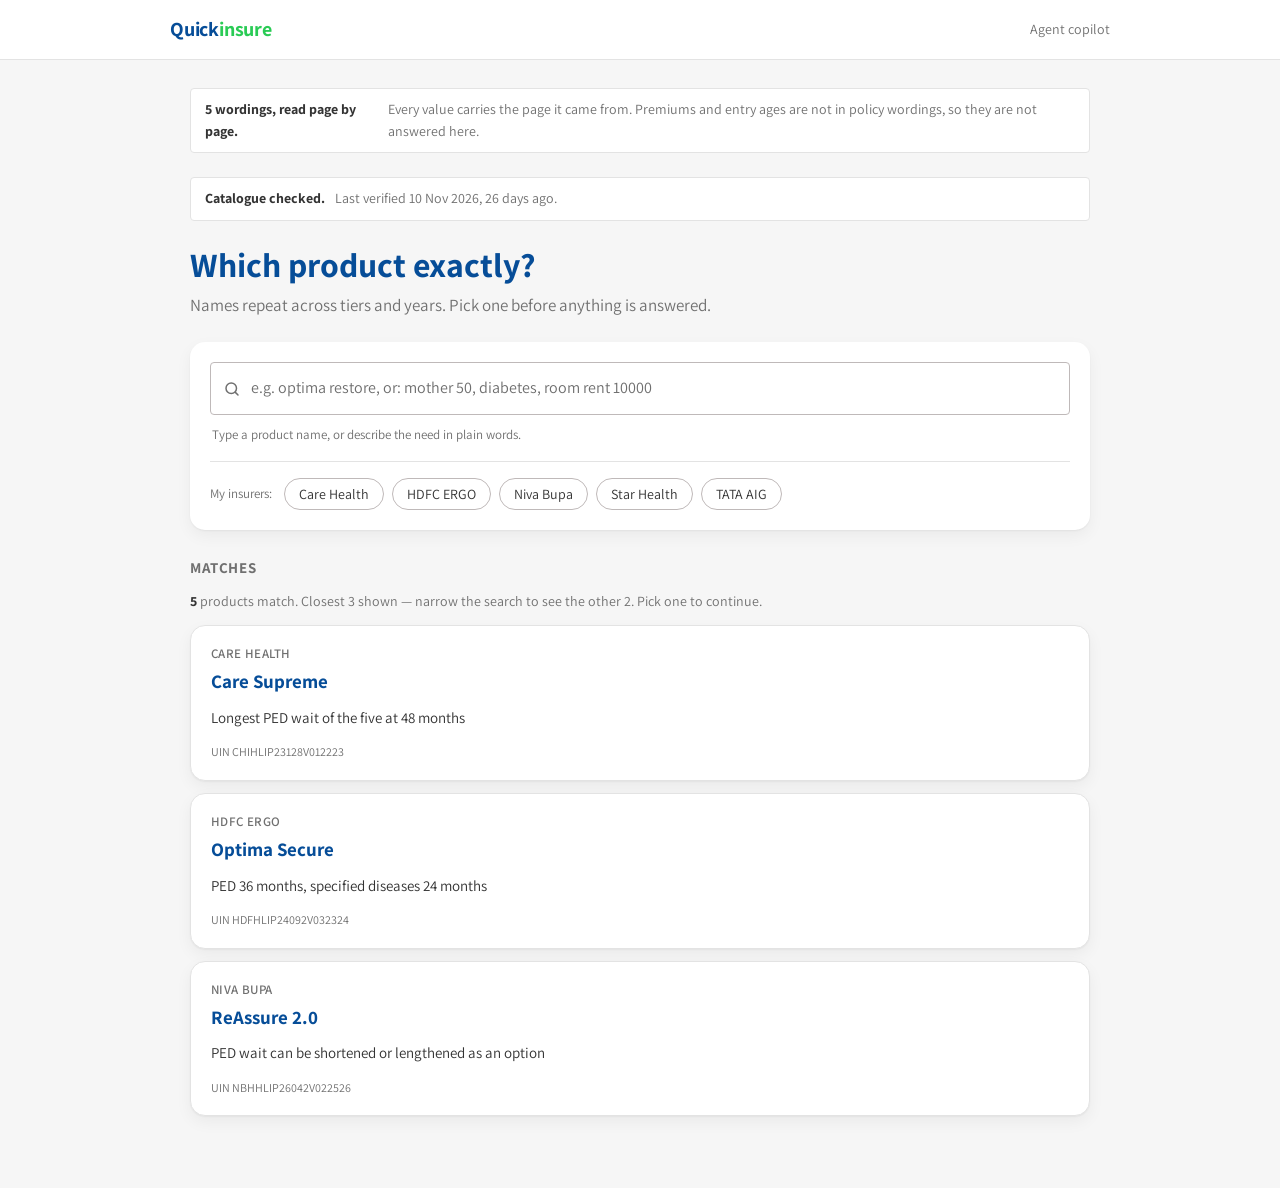
==== commit 13d7b1c2: "Add five health wordings, wire the agent UI to retrieval Policies - Ingest Star Family Health Optima" ====
--- a/web/index.html
+++ b/web/index.html
@@ -2,728 +2,56 @@
 <html lang="en">
 <head>
 <meta charset="utf-8">
-<meta name="viewport" content="width=device-width, initial-scale=1, viewport-fit=cover">
-<meta name="theme-color" content="#1d2b6b">
-<title>Bima Saathi · Claviq</title>
+<meta name="viewport" content="width=device-width, initial-scale=1">
+<title>Pick the product — Claviq Agent Copilot</title>
 <link rel="preconnect" href="https://fonts.googleapis.com">
 <link rel="preconnect" href="https://fonts.gstatic.com" crossorigin>
-<link href="https://fonts.googleapis.com/css2?family=Inter:wght@400;500;600;700&family=Noto+Sans+Devanagari:wght@400;500;600&display=swap" rel="stylesheet">
-<link rel="icon" href="data:image/svg+xml,%3Csvg xmlns='http://www.w3.org/2000/svg' viewBox='0 0 32 32'%3E%3Cdefs%3E%3ClinearGradient id='g' x1='0' y1='0' x2='1' y2='1'%3E%3Cstop offset='0' stop-color='%234f6bff'/%3E%3Cstop offset='1' stop-color='%2314b8a6'/%3E%3C/linearGradient%3E%3C/defs%3E%3Crect width='32' height='32' rx='9' fill='url(%23g)'/%3E%3Cpath d='M16 7l7 3v5c0 4.4-3 8.3-7 9.5-4-1.2-7-5.1-7-9.5v-5z' fill='white'/%3E%3C/svg%3E">
-<style>
-  :root {
-    --bg: #eef1f8; --bg2: #e6ecf7; --surface: #ffffff; --surface2: #f6f8fc; --ink: #0f172a; --ink2: #334155; --muted: #64748b;
-    --line: #e2e8f0; --line2: #edf1f7;
-    --brand: #3d5afe; --brand2: #6a4cff; --teal: #0ea5a0; --brand-ink: #2a3fd1; --brand-soft: #eef1ff;
-    --me1: #3d5afe; --me2: #6a4cff; --me-ink: #ffffff;
-    --ok: #047857; --ok-bg: #e7f8f1; --warn: #a16207; --warn-bg: #fdf5e1; --stop: #b42318; --stop-bg: #fdecea;
-    --shadow-sm: 0 1px 2px rgba(15,23,42,.06), 0 1px 3px rgba(15,23,42,.05);
-    --shadow: 0 4px 16px rgba(15,23,42,.07), 0 1px 3px rgba(15,23,42,.05);
-    --shadow-lg: 0 18px 50px rgba(15,23,42,.18);
-    --ring: 0 0 0 3px rgba(61,90,254,.18);
-  }
-  @media (prefers-color-scheme: dark) { :root:not([data-theme="light"]) {
-    --bg: #0b1020; --bg2: #0e1530; --surface: #141b2e; --surface2: #1a2237; --ink: #e8ecf6; --ink2: #c5cde0; --muted: #8b96b0;
-    --line: #26304a; --line2: #1f2840; --brand: #7b8cff; --brand2: #9b7bff; --brand-ink: #a9b5ff; --brand-soft: #1d2647;
-    --me1: #4256f0; --me2: #6b4ef0;
-    --ok: #4ade9f; --ok-bg: #0f2e24; --warn: #f5c35b; --warn-bg: #33270e; --stop: #ff8a7a; --stop-bg: #3a1714;
-    --shadow-sm: 0 1px 2px rgba(0,0,0,.4); --shadow: 0 6px 20px rgba(0,0,0,.35); --shadow-lg: 0 18px 50px rgba(0,0,0,.55);
-  } }
-  :root[data-theme="dark"] {
-    --bg: #0b1020; --bg2: #0e1530; --surface: #141b2e; --surface2: #1a2237; --ink: #e8ecf6; --ink2: #c5cde0; --muted: #8b96b0;
-    --line: #26304a; --line2: #1f2840; --brand: #7b8cff; --brand2: #9b7bff; --brand-ink: #a9b5ff; --brand-soft: #1d2647;
-    --me1: #4256f0; --me2: #6b4ef0;
-    --ok: #4ade9f; --ok-bg: #0f2e24; --warn: #f5c35b; --warn-bg: #33270e; --stop: #ff8a7a; --stop-bg: #3a1714;
-    --shadow-sm: 0 1px 2px rgba(0,0,0,.4); --shadow: 0 6px 20px rgba(0,0,0,.35); --shadow-lg: 0 18px 50px rgba(0,0,0,.55);
-  }
-  * { box-sizing: border-box; }
-  html, body { height: 100%; margin: 0; }
-  body { font-family: Inter, "Noto Sans Devanagari", -apple-system, BlinkMacSystemFont, "Segoe UI", Roboto, sans-serif; color: var(--ink);
-         background: radial-gradient(1200px 600px at 10% -10%, rgba(61,90,254,.10), transparent 60%),
-                     radial-gradient(900px 500px at 110% 10%, rgba(14,165,160,.10), transparent 60%), var(--bg);
-         -webkit-font-smoothing: antialiased; font-size: 15px; }
-  button { font-family: inherit; }
-  svg { display: block; }
-
-  .app { height: 100vh; height: 100dvh; display: flex; flex-direction: column; max-width: 920px; margin: 0 auto; }
-
-  /* ---- top bar ---- */
-  header.top { display: flex; align-items: center; gap: 12px; padding: 14px 20px; flex: none; }
-  .logo { width: 40px; height: 40px; border-radius: 12px; flex: none; display: grid; place-items: center; color: #fff;
-          background: linear-gradient(135deg, var(--brand), var(--teal)); box-shadow: 0 6px 16px rgba(61,90,254,.3); }
-  .cur { display: inline-flex; align-items: center; gap: 7px; font-size: 13px; font-weight: 500; color: var(--ink2); background: var(--surface);
-         border: 1px solid var(--line); border-radius: 999px; padding: 7px 12px; cursor: pointer; max-width: 42%; overflow: hidden;
-         text-overflow: ellipsis; white-space: nowrap; box-shadow: var(--shadow-sm); }
-  .cur::before { content: ""; width: 8px; height: 8px; border-radius: 50%; background: var(--line); flex: none; }
-  .cur.on::before { background: var(--teal); }
-  .cur:hover { border-color: var(--brand); }
-  .icon { background: var(--surface); border: 1px solid var(--line); color: var(--ink2); width: 38px; height: 38px; border-radius: 12px;
-          display: grid; place-items: center; cursor: pointer; flex: none; box-shadow: var(--shadow-sm); }
-  .icon:hover { color: var(--brand); border-color: var(--brand); }
-
-  .grow { flex: 1; }
-  .status { display: inline-flex; align-items: center; gap: 6px; font-size: 12.5px; color: var(--muted); white-space: nowrap; }
-  .status::before { content: ""; width: 7px; height: 7px; border-radius: 50%; background: var(--muted); }
-  .status.on::before { background: #10b981; box-shadow: 0 0 0 3px rgba(16,185,129,.18); }
-  header.top .logo { width: 34px; height: 34px; border-radius: 10px; }
-
-  /* ---- welcome screen: the name lives here, large, until the conversation starts ---- */
-  .hero { max-width: 640px; margin: 7vh auto 24px; text-align: center; }
-  .hero-mark { width: 64px; height: 64px; border-radius: 20px; margin: 0 auto 18px; display: grid; place-items: center; color: #fff;
-               background: linear-gradient(135deg, var(--brand), var(--teal)); box-shadow: 0 14px 30px rgba(61,90,254,.32); }
-  .hero h1 { margin: 0; font-size: 34px; font-weight: 700; letter-spacing: -.03em;
-             background: linear-gradient(135deg, var(--ink) 30%, var(--brand)); -webkit-background-clip: text; background-clip: text; color: transparent; }
-  .hero-by { font-size: 13.5px; color: var(--muted); margin-top: 4px; font-weight: 500; }
-  .hero p { color: var(--ink2); font-size: 15px; line-height: 1.6; margin: 16px auto 22px; max-width: 520px; }
-  .hi-btn { background: linear-gradient(135deg, var(--brand), var(--teal)); color: #fff; border: 0; border-radius: 999px; padding: 12px 40px;
-            font-size: 16px; font-weight: 600; cursor: pointer; box-shadow: 0 8px 24px rgba(61,90,254,.25); }
-  .hi-btn:hover { filter: brightness(1.06); }
-  .acts { display: flex; flex-wrap: wrap; gap: 8px; margin-top: 12px; white-space: normal; }
-  .act-btn { display: inline-flex; align-items: center; gap: 8px; background: var(--brand-soft); color: var(--brand-ink); border: 1px solid transparent;
-             border-radius: 12px; padding: 9px 14px; font-size: 13.5px; font-weight: 600; cursor: pointer; }
-  .act-btn:hover { background: var(--brand); color: #fff; }
-  .cat { display: inline-block; margin-left: 6px; font-size: 10.5px; font-weight: 700; padding: 1px 6px; border-radius: 6px; vertical-align: 1px;
-         background: var(--ok-bg); color: var(--ok); text-transform: uppercase; letter-spacing: .03em; }
-  .cat.term { background: var(--brand-soft); color: var(--brand-ink); }
-  .hero-meta { font-size: 12px; color: var(--muted); margin-top: 16px; }
-  .started .hero { display: none; }
-  #chat:not(.started) .day { display: none; }
-
-  /* ---- conversation ---- */
-  #chat { flex: 1; overflow-y: auto; padding: 8px 20px 12px; scroll-behavior: smooth; }
-  .day { text-align: center; margin: 4px 0 14px; font-size: 12px; color: var(--muted); font-weight: 500; letter-spacing: .02em; }
-  .msg { position: relative; max-width: 78%; margin: 4px 0 14px; line-height: 1.55; white-space: pre-wrap; word-wrap: break-word; width: fit-content; }
-  .msg.me { margin-left: auto; color: var(--me-ink); padding: 10px 14px; border-radius: 18px 18px 6px 18px;
-            background: linear-gradient(135deg, var(--me1), var(--me2)); box-shadow: 0 6px 18px rgba(61,90,254,.25); }
-  .msg.bot { margin-left: 46px; padding: 14px 16px 12px; background: var(--surface); border: 1px solid var(--line2);
-             border-radius: 6px 18px 18px 18px; box-shadow: var(--shadow); }
-  .msg.bot::before { content: ""; position: absolute; left: -46px; top: 0; width: 34px; height: 34px; border-radius: 11px;
-    background: url("data:image/svg+xml,%3Csvg xmlns='http://www.w3.org/2000/svg' viewBox='0 0 24 24' fill='white'%3E%3Cpath d='M12 3l7 3v5c0 4.2-2.9 7.9-7 9-4.1-1.1-7-4.8-7-9V6z'/%3E%3C/svg%3E") center/18px no-repeat,
-                linear-gradient(135deg, var(--brand), var(--teal)); box-shadow: 0 4px 12px rgba(61,90,254,.25); }
-  .msg.wide { max-width: min(100% - 46px, 820px); }
-  /* every reply is signed with the copilot's name, as in current assistant products */
-  .msg.bot { margin-top: 26px; }
-  .msg.bot::after { content: var(--agent, "Bima Saathi"); position: absolute; left: 0; top: -21px; font-size: 12.5px; font-weight: 600;
-                    color: var(--ink2); white-space: nowrap; }
-  .stamp { display: block; text-align: right; font-size: 11px; opacity: .75; margin-top: 4px; }
-  .meta { display: flex; justify-content: flex-end; font-size: 11.5px; color: var(--muted); margin-top: 8px; white-space: normal; }
-  .badge { display: inline-flex; align-items: center; gap: 6px; font-size: 12px; font-weight: 600; padding: 4px 10px; border-radius: 999px;
-           margin-bottom: 8px; white-space: normal; }
-  .badge svg { flex: none; }
-  .b-ok { background: var(--ok-bg); color: var(--ok); } .b-warn { background: var(--warn-bg); color: var(--warn); } .b-stop { background: var(--stop-bg); color: var(--stop); }
-  .btext { display: block; color: var(--ink); }
-  .typing { display: inline-flex; gap: 10px; align-items: center; color: var(--muted); font-size: 13.5px; }
-  .dots { display: inline-flex; gap: 4px; }
-  .dots i { width: 7px; height: 7px; border-radius: 50%; background: var(--brand); opacity: .3; animation: blink 1.2s infinite; }
-  .dots i:nth-child(2) { animation-delay: .2s; } .dots i:nth-child(3) { animation-delay: .4s; }
-  @keyframes blink { 0%, 80%, 100% { opacity: .25; transform: translateY(0); } 40% { opacity: 1; transform: translateY(-2px); } }
-  .sys { text-align: center; margin: 6px auto 14px; font-size: 12.5px; color: var(--muted); max-width: 560px; white-space: normal; display: flex;
-         align-items: center; gap: 10px; }
-  .sys::before, .sys::after { content: ""; flex: 1; height: 1px; background: var(--line); }
-  .sys span { flex: none; max-width: 80%; }
-  .spoken { display: inline-flex; align-items: center; gap: 4px; font-size: 11.5px; opacity: .85; margin-top: 4px; }
-
-  /* welcome card and document choices */
-  .greet-h { display: block; font-size: 17px; font-weight: 700; letter-spacing: -.01em; margin-bottom: 2px; white-space: normal; }
-  .greet-s { display: block; color: var(--muted); font-size: 14px; white-space: normal; }
-  .hint { display: block; font-size: 12.5px; color: var(--muted); white-space: normal; margin-top: 10px; }
-  .opts { display: grid; grid-template-columns: repeat(auto-fill, minmax(170px, 1fr)); gap: 8px; margin-top: 12px; white-space: normal; }
-  .opt { display: flex; align-items: center; gap: 10px; text-align: left; background: var(--surface2); color: var(--ink); border: 1px solid var(--line);
-         border-radius: 14px; padding: 10px 12px; cursor: pointer; font-size: 13.5px; font-weight: 600; transition: border-color .15s, transform .15s, box-shadow .15s; }
-  .opt:hover { border-color: var(--brand); box-shadow: var(--ring); transform: translateY(-1px); }
-  .opt small { display: block; font-weight: 400; color: var(--muted); font-size: 12px; white-space: nowrap; overflow: hidden; text-overflow: ellipsis; }
-  .opt .ot { min-width: 0; }
-  .av { width: 34px; height: 34px; border-radius: 10px; display: grid; place-items: center; font-weight: 700; color: #fff; flex: none; font-size: 12px; letter-spacing: .2px; }
-  .browse { display: inline-flex; align-items: center; gap: 8px; margin-top: 10px; background: var(--brand-soft); color: var(--brand-ink); border: 1px dashed var(--brand);
-            border-radius: 12px; padding: 9px 14px; font-size: 13.5px; font-weight: 600; cursor: pointer; }
-  .browse:hover { background: var(--brand); color: #fff; border-style: solid; }
-
-  .opt small.diff { white-space: normal; overflow: visible; color: var(--ink2); }
-  .opts.which { grid-template-columns: 1fr; }
-  .opt.stopped { opacity: .75; border-style: dashed; }
-  .tag-stop { display: inline-block; margin-left: 6px; font-size: 10.5px; font-weight: 700; color: var(--stop); background: var(--stop-bg); padding: 1px 6px; border-radius: 6px; vertical-align: 1px; }
-  .notice { display: flex; gap: 8px; align-items: flex-start; background: var(--stop-bg); color: var(--stop); border-radius: 12px; padding: 9px 12px;
-            margin: 2px 0 10px; font-size: 13px; font-weight: 500; white-space: normal; }
-  .notice svg { flex: none; margin-top: 2px; }
-  .lbl { display: block; font-size: 11.5px; font-weight: 700; letter-spacing: .04em; text-transform: uppercase; color: var(--muted); margin: 2px 0 4px; }
-  .cards .lbl { margin: 4px 0 0; }
-
-  /* customer fit and sales kit */
-  .fit { display: flex; flex-direction: column; gap: 10px; margin-top: 12px; white-space: normal; }
-  .fc { background: var(--surface2); border: 1px solid var(--line); border-radius: 14px; padding: 12px 14px; }
-  .fc.best { border-color: rgba(61,90,254,.35); box-shadow: var(--ring); }
-  .fc .top { display: flex; justify-content: space-between; align-items: baseline; gap: 10px; }
-  .fc .pos { font-size: 11px; font-weight: 700; letter-spacing: .05em; text-transform: uppercase; color: var(--brand-ink); }
-  .fc .nm { font-weight: 700; font-size: 15px; margin-top: 2px; }
-  .fc .ins { color: var(--muted); font-size: 12.5px; }
-  .fc ul { margin: 8px 0 0; padding: 0; list-style: none; font-size: 13px; }
-  .fc li { padding: 3px 0 3px 20px; position: relative; color: var(--ink2); }
-  .fc li::before { content: ""; position: absolute; left: 2px; top: 8px; width: 9px; height: 5px; border-left: 2px solid var(--ok); border-bottom: 2px solid var(--ok); transform: rotate(-45deg); }
-  .fc li.c::before { border: 0; width: 7px; height: 7px; border-radius: 50%; background: var(--warn); transform: none; top: 9px; left: 3px; }
-  .fc li.x::before { border: 0; width: 10px; height: 2px; background: var(--stop); transform: none; top: 11px; left: 2px; }
-  .fc .act button, .kit .copy { background: none; border: 0; color: var(--brand-ink); font-weight: 600; font-size: 12.5px; padding: 0; cursor: pointer; margin-top: 6px; }
-  .nofit { font-size: 12.5px; color: var(--muted); }
-  .nofit div { padding: 2px 0; }
-  details.kit { background: var(--surface2); border: 1px solid var(--line); border-radius: 14px; padding: 10px 14px; white-space: normal; }
-  details.kit > summary { cursor: pointer; font-weight: 700; font-size: 14px; color: var(--ink); }
-  .kit h4 { margin: 12px 0 4px; font-size: 11.5px; letter-spacing: .05em; text-transform: uppercase; color: var(--muted); }
-  .kit ul { margin: 0; padding-left: 18px; font-size: 13px; color: var(--ink2); }
-  .kit li { margin: 2px 0; }
-  .kit .wa { background: var(--surface); border: 1px solid var(--line); border-radius: 12px 12px 12px 4px; padding: 9px 11px; font-size: 13px; color: var(--ink2); }
-  .kit .dt { display: grid; grid-template-columns: 1fr auto; gap: 2px 12px; font-size: 13px; }
-  .kit .dt b { font-variant-numeric: tabular-nums; }
-
-  /* clause cards */
-  .cards { margin-top: 12px; display: flex; flex-direction: column; gap: 8px; white-space: normal; }
-  .cardc { background: var(--surface2); border: 1px solid var(--line); border-radius: 12px; padding: 10px 12px; font-size: 13.5px; position: relative; }
-  .cardc::before { content: ""; position: absolute; left: 0; top: 10px; bottom: 10px; width: 3px; border-radius: 3px; background: linear-gradient(var(--brand), var(--teal)); }
-  .cardc .hd { display: flex; justify-content: space-between; align-items: flex-start; gap: 10px; color: var(--muted); font-size: 12px; margin-bottom: 4px; }
-  .cardc .hd b { color: var(--ink); font-weight: 600; }
-  .cardc q { font-style: italic; color: var(--ink2); }
-  .cardc a, .rk a { color: var(--brand-ink); font-weight: 600; text-decoration: none; white-space: nowrap; background: var(--brand-soft);
-                    padding: 2px 8px; border-radius: 999px; font-size: 11.5px; }
-  .cardc a:hover, .rk a:hover { background: var(--brand); color: #fff; }
-  .cardc details { margin-top: 6px; } .cardc summary { cursor: pointer; color: var(--muted); font-size: 12px; }
-  .cardc .full { font-size: 12.5px; margin-top: 6px; max-height: 200px; overflow: auto; white-space: pre-wrap; color: var(--muted); }
-  .cardc.hl { box-shadow: var(--ring); border-color: var(--brand); }
-  .ref { display: inline-grid; place-items: center; min-width: 19px; height: 19px; padding: 0 5px; margin: 0 2px; border-radius: 6px; background: var(--brand-soft);
-         color: var(--brand-ink); font-size: 11px; font-weight: 700; cursor: pointer; vertical-align: 1px; }
-  .ref:hover { background: var(--brand); color: #fff; }
-  table.cmp { border-collapse: separate; border-spacing: 0; font-size: 13px; margin-top: 12px; width: 100%; white-space: normal; border: 1px solid var(--line);
-              border-radius: 12px; overflow: hidden; }
-  table.cmp th, table.cmp td { padding: 8px 10px; text-align: left; vertical-align: top; border-bottom: 1px solid var(--line2); }
-  table.cmp th { background: var(--surface2); color: var(--muted); font-weight: 600; font-size: 12px; }
-  table.cmp tr:last-child td { border-bottom: 0; }
-
-  /* ranking */
-  .rank { display: flex; flex-direction: column; gap: 10px; margin-top: 12px; white-space: normal; }
-  .rk { background: var(--surface2); border: 1px solid var(--line); border-radius: 14px; padding: 12px 14px; display: grid; grid-template-columns: 34px 1fr; gap: 2px 12px; }
-  .rk .no { width: 30px; height: 30px; border-radius: 10px; background: var(--surface); border: 1px solid var(--line); color: var(--ink2); display: grid; place-items: center;
-            font-weight: 700; font-size: 13px; grid-row: span 3; }
-  .rk:first-child { border-color: rgba(61,90,254,.35); box-shadow: var(--ring); }
-  .rk:first-child .no { background: linear-gradient(135deg, var(--brand), var(--teal)); color: #fff; border: 0; }
-  .rk .nm { font-weight: 600; font-size: 14px; display: flex; justify-content: space-between; gap: 10px; }
-  .rk .sc { font-variant-numeric: tabular-nums; color: var(--brand-ink); font-weight: 700; white-space: nowrap; }
-  .rk .bar { height: 6px; background: var(--line); border-radius: 4px; overflow: hidden; margin: 6px 0 8px; }
-  .rk .bar i { display: block; height: 100%; background: linear-gradient(90deg, var(--brand), var(--teal)); border-radius: 4px; }
-  .rk ul { margin: 0; padding: 0; list-style: none; font-size: 12.5px; color: var(--muted); }
-  .rk li { display: flex; justify-content: space-between; align-items: center; gap: 10px; padding: 3px 0; border-top: 1px dashed var(--line2); }
-  .rk li:first-child { border-top: 0; }
-  .rk li span:first-child { color: var(--ink2); }
-  .rk li.miss span:first-child { color: var(--warn); }
-  .rk .act { grid-column: 2; margin-top: 6px; }
-  .rk .act button { background: none; border: 0; color: var(--brand-ink); font-weight: 600; font-size: 12.5px; padding: 0; cursor: pointer; }
-  .rank-foot { font-size: 12px; color: var(--muted); }
-
-  details.how { margin-top: 10px; font-size: 12.5px; color: var(--muted); white-space: normal; border-top: 1px solid var(--line2); padding-top: 8px; }
-  details.how summary { cursor: pointer; font-weight: 500; }
-  details.how summary:hover { color: var(--brand-ink); }
-  details.how ul { margin: 6px 0 0 16px; padding: 0; }
-
-  /* ---- composer ---- */
-  .dock { flex: none; padding: 6px 20px 14px; padding-bottom: max(14px, env(safe-area-inset-bottom)); }
-  .voicenote { font-size: 12.5px; color: var(--brand-ink); padding: 0 6px 8px; }
-  .voicenote:empty { display: none; }
-  form.bar { display: flex; align-items: flex-end; gap: 8px; background: var(--surface); border: 1px solid var(--line); border-radius: 20px;
-             padding: 6px 6px 6px 16px; box-shadow: var(--shadow); transition: box-shadow .15s, border-color .15s; }
-  form.bar:focus-within { border-color: var(--brand); box-shadow: var(--shadow), var(--ring); }
-  textarea { flex: 1; resize: none; border: 0; outline: 0; background: transparent; color: var(--ink); padding: 10px 0; font: inherit; font-size: 15px;
-             line-height: 22px; max-height: 140px; height: 42px; }
-  textarea::placeholder { color: var(--muted); }
-  .round { width: 42px; height: 42px; border-radius: 14px; border: 0; display: grid; place-items: center; cursor: pointer; flex: none; }
-  .round.send { color: #fff; background: linear-gradient(135deg, var(--brand), var(--brand2)); box-shadow: 0 6px 14px rgba(61,90,254,.3); }
-  .round.send:disabled { opacity: .5; cursor: default; box-shadow: none; }
-  button.mic { background: var(--surface2); color: var(--ink2); }
-  button.mic:hover { color: var(--brand-ink); }
-  button.mic.off { opacity: .45; }
-  button.mic.rec { background: var(--stop); color: #fff; animation: pulse 1s infinite; }
-  button.mic.busy { opacity: .6; cursor: wait; }
-  @keyframes pulse { 50% { box-shadow: 0 0 0 7px rgba(180,35,24,.2); } }
-  .foot { text-align: center; font-size: 11.5px; color: var(--muted); margin-top: 8px; }
-
-  /* ---- document browser ---- */
-  .sheet { position: fixed; inset: 0; z-index: 20; display: none; align-items: center; justify-content: center; background: rgba(9,14,30,.5);
-           backdrop-filter: blur(3px); padding: 16px; }
-  .sheet.open { display: flex; }
-  .panel { width: 100%; max-width: 580px; max-height: min(680px, 92vh); background: var(--surface); color: var(--ink); border-radius: 20px;
-           display: flex; flex-direction: column; overflow: hidden; box-shadow: var(--shadow-lg); border: 1px solid var(--line); }
-  .panel-hd { display: flex; align-items: center; gap: 10px; padding: 18px 18px 10px; }
-  .panel-hd b { flex: 1; font-size: 17px; font-weight: 700; }
-  .panel-search { padding: 0 18px 8px; }
-  .panel-search label { display: flex; align-items: center; gap: 10px; background: var(--surface2); border: 1px solid var(--line); border-radius: 12px; padding: 0 12px;
-                        height: 42px; color: var(--muted); }
-  .panel-search label:focus-within { border-color: var(--brand); box-shadow: var(--ring); }
-  .panel-search input { border: 0; outline: 0; background: transparent; flex: 1; font: inherit; font-size: 15px; color: var(--ink); }
-  .panel-count { font-size: 12px; color: var(--muted); padding: 2px 18px 8px; }
-  #doclist { overflow-y: auto; flex: 1; padding: 0 10px 8px; }
-  .doc { display: flex; align-items: center; gap: 12px; width: 100%; padding: 10px; border: 0; border-radius: 12px; background: transparent; color: inherit;
-         text-align: left; cursor: pointer; font: inherit; }
-  .doc:hover, .doc:focus-visible { background: var(--surface2); outline: 0; }
-  .doc.sel { background: var(--brand-soft); }
-  .doc .dbody { flex: 1; min-width: 0; }
-  .doc .dname { font-size: 14.5px; font-weight: 600; }
-  .doc .dprod { font-size: 12.5px; color: var(--muted); white-space: nowrap; overflow: hidden; text-overflow: ellipsis; }
-  .doc .dkind { font-size: 11px; color: var(--muted); border: 1px solid var(--line); border-radius: 999px; padding: 2px 8px; flex: none; }
-  .doc .dnow { font-size: 11px; color: var(--ok); background: var(--ok-bg); border-radius: 999px; padding: 2px 8px; font-weight: 600; flex: none; }
-  .panel-empty { padding: 28px 16px; color: var(--muted); font-size: 14px; text-align: center; }
-  .panel-foot { font-size: 12px; color: var(--muted); padding: 12px 18px 16px; border-top: 1px solid var(--line2); }
-
-  @media (max-width: 700px) {
-    header.top { padding: 10px 12px; gap: 10px; background: var(--surface); border-bottom: 1px solid var(--line); }
-    .logo { width: 32px; height: 32px; border-radius: 10px; }
-    .hero { margin-top: 4vh; } .hero h1 { font-size: 28px; }
-    .cur { max-width: 38%; padding: 6px 10px; font-size: 12px; }
-    #chat { padding: 12px 12px 8px; }
-    .msg { max-width: 88%; } .msg.bot { margin-left: 40px; } .msg.bot::before { left: -40px; width: 30px; height: 30px; border-radius: 10px; }
-    .msg.wide { max-width: calc(100% - 40px); }
-    .opts { grid-template-columns: 1fr 1fr; }
-    .dock { padding: 4px 10px 10px; }
-    .sheet { padding: 0; align-items: stretch; }
-    .panel { max-width: none; max-height: none; border-radius: 0; border: 0; }
-  }
-</style>
+<link href="https://fonts.googleapis.com/css2?family=Assistant:wght@400;500;600;700&family=Noto+Sans+Devanagari:wght@400;600;700&display=swap" rel="stylesheet">
+<link rel="stylesheet" href="styles.css">
 </head>
 <body>
-<div class="app">
-  <header class="top">
-    <div class="logo" aria-hidden="true" title="Bima Saathi by Claviq">
-      <svg width="18" height="18" viewBox="0 0 24 24" fill="currentColor"><path d="M12 3l7 3v5c0 4.2-2.9 7.9-7 9-4.1-1.1-7-4.8-7-9V6z"/></svg>
+
+<header class="topbar">
+  <div class="topbar__inner">
+    <div class="logo">Quick<span>insure</span></div>
+    <div class="topbar__role">Agent copilot</div>
+  </div>
+</header>
+
+<main>
+  <p class="fixture-note fixture-note--ok">
+    <b>5 wordings, read page by page.</b>
+    <span>Every value carries the page it came from. Premiums and entry ages are not in policy wordings, so they are not answered here.</span>
+  </p>
+
+  <div id="catalogue-note"></div>
+
+  <h1>Which product exactly?</h1>
+  <p class="sub">Names repeat across tiers and years. Pick one before anything is answered.</p>
+
+  <section class="search">
+    <label class="sr-only" for="q">Search by product name, insurer, or what the customer needs</label>
+    <div class="search__field">
+      <svg width="18" height="18" viewBox="0 0 24 24" fill="none" stroke="currentColor" stroke-width="2" stroke-linecap="round" aria-hidden="true">
+        <circle cx="11" cy="11" r="7"></circle><path d="m20 20-3.5-3.5"></path>
+      </svg>
+      <input id="q" type="search" autocomplete="off" spellcheck="false"
+             placeholder="e.g. optima restore, or: mother 50, diabetes, room rent 10000">
     </div>
-    <span class="cur" id="cur" title="Change policy" role="button" tabindex="0">No policy chosen yet</span>
-    <span class="grow"></span>
-    <span class="status" id="status">connecting...</span>
-    <button class="icon" id="browseTop" type="button" aria-label="Browse all documents" title="Browse all documents">
-      <svg width="19" height="19" viewBox="0 0 24 24" fill="none" stroke="currentColor" stroke-width="2" stroke-linecap="round"><circle cx="11" cy="11" r="7"/><path d="m20 20-3.5-3.5"/></svg>
-    </button>
-  </header>
+    <p class="search__hint">Type a product name, or describe the need in plain words.</p>
 
-  <div id="chat">
-    <section class="hero" id="hero">
-      <div class="hero-mark"><svg width="30" height="30" viewBox="0 0 24 24" fill="currentColor"><path d="M12 3l7 3v5c0 4.2-2.9 7.9-7 9-4.1-1.1-7-4.8-7-9V6z"/></svg></div>
-      <h1 id="heroName">Bima Saathi</h1>
-      <div class="hero-by">by Claviq · insurance policy copilot for agents</div>
-      <p>Answers in English, Hindi or Hinglish, only from the policy document, with the clause and page.</p>
-      <button type="button" class="hi-btn" id="hiBtn">Hi</button>
-    </section>
-    <div class="day" id="day">Today</div>
-  </div>
+    <div class="filters" id="filters" role="group" aria-label="Limit to my insurers"></div>
+  </section>
 
-  <div class="dock">
+  <div id="pinned-slot" aria-live="polite"></div>
 
-    <div class="voicenote" id="vnote"></div>
-    <form id="f" class="bar">
-      <textarea id="q" placeholder="Ask in English, Hindi or Hinglish" rows="1"></textarea>
-      <button class="round mic off" id="mic" type="button" aria-label="Speak your question" title="Speak your question">
-        <svg width="20" height="20" viewBox="0 0 24 24" fill="none" stroke="currentColor" stroke-width="2" stroke-linecap="round"><rect x="9" y="3" width="6" height="11" rx="3"/><path d="M5 11a7 7 0 0 0 14 0M12 18v3"/></svg>
-      </button>
-      <button class="round send" id="send" type="submit" aria-label="Send">
-        <svg width="19" height="19" viewBox="0 0 24 24" fill="none" stroke="currentColor" stroke-width="2.2" stroke-linecap="round" stroke-linejoin="round"><path d="M5 12h14M13 6l6 6-6 6"/></svg>
-      </button>
-    </form>
-    <div class="foot">Answers come only from the chosen policy document, with clause and page. A shortlist is for the agent, not advice to the customer.</div>
-  </div>
-</div>
+  <section id="results-section">
+    <h2 id="results-head">Matches</h2>
+    <p class="count" id="count"></p>
+    <ul class="results" id="results"></ul>
+  </section>
+</main>
 
-<div class="sheet" id="sheet" role="dialog" aria-modal="true" aria-labelledby="sheetTitle">
-  <div class="panel">
-    <div class="panel-hd">
-      <b id="sheetTitle">Browse policy documents</b>
-      <button class="icon" id="sheetClose" type="button" aria-label="Close">
-        <svg width="18" height="18" viewBox="0 0 24 24" fill="none" stroke="currentColor" stroke-width="2" stroke-linecap="round"><path d="M6 6l12 12M18 6 6 18"/></svg>
-      </button>
-    </div>
-    <div class="panel-search"><label>
-      <svg width="18" height="18" viewBox="0 0 24 24" fill="none" stroke="currentColor" stroke-width="2" stroke-linecap="round" aria-hidden="true"><circle cx="11" cy="11" r="7"/><path d="m20 20-3.5-3.5"/></svg>
-      <input id="docsearch" placeholder="Search by insurer, product or plan" autocomplete="off"></label></div>
-    <div class="panel-count" id="doccount"></div>
-    <div id="doclist"></div>
-    <div class="panel-foot">Pick a document and the copilot answers from it in this chat. Only loaded documents are listed.</div>
-  </div>
-</div>
-<script>
-const $ = s => document.querySelector(s);
-const chat = $("#chat"), qEl = $("#q"), sendBtn = $("#send"), form = $("#f");
-// The policy is chosen in the conversation ("SBI dekhna hai"), not from a list. The server says
-// which policy is in use; the page only remembers it and sends it back with each question.
-let currentPolicy = null, pendingQuestion = null, lastLang = null, POLICIES = [];
-// Voice: the page records, our server sends the audio to the speech service with a key the
-// browser never sees, and the transcript lands in the box for the agent to check before sending.
-let VOICE = {enabled: false}, recorder = null, recTimer = null, voiceText = null, voiceInfo = null;
-const MAX_REC_MS = 25000;
-const SHOWN_IN_CHAT = 5;   // document buttons in a message; the rest are reached through the browser
-const NEED = "Mother is 50, has diabetes, wants room rent more than 10,000 a day. Which product fits?";
-const ICON = {
-  ok: `<svg width="13" height="13" viewBox="0 0 24 24" fill="none" stroke="currentColor" stroke-width="2.6" stroke-linecap="round" stroke-linejoin="round"><path d="M20 6 9 17l-5-5"/></svg>`,
-  warn: `<svg width="13" height="13" viewBox="0 0 24 24" fill="none" stroke="currentColor" stroke-width="2.4" stroke-linecap="round"><circle cx="12" cy="12" r="9"/><path d="M12 8v5M12 16.5v.5"/></svg>`,
-  stop: `<svg width="13" height="13" viewBox="0 0 24 24" fill="none" stroke="currentColor" stroke-width="2.4" stroke-linecap="round"><circle cx="12" cy="12" r="9"/><path d="M8 8l8 8"/></svg>`,
-};
-const BADGE = {
-  answered: ["b-ok", "Checked against the policy text"],
-  selected: ["b-ok", "Policy document chosen"],
-  choose_policy: ["b-warn", "Choose a policy document"],
-  compared: ["b-ok", "From the policy fact table"],
-  ranked: ["b-ok", "Shortlist from the policy fact table"],
-  not_stated: ["b-warn", "Not written in this product"],
-  refused: ["b-warn", "Outside the policy wording"],
-  blocked: ["b-stop", "Draft blocked: a figure did not match the policy"],
-  error: ["b-stop", "Error"],
-};
-const AV_COLORS = ["#3d5afe", "#0ea5a0", "#e2683c", "#8b5cf6", "#d9467a", "#0f9d58", "#c2851b", "#2563eb", "#0891b2", "#7c3aed", "#db2777", "#059669"];
-
-function esc(s) { return String(s ?? "").replace(/[&<>"]/g, c => ({"&":"&amp;","<":"&lt;",">":"&gt;","\"":"&quot;"}[c])); }
-function withRefs(text, id) {
-  return esc(text).replace(/\[(\d+)\]/g, (m, n) => `<span class="ref" data-b="${id}" data-n="${n}">${n}</span>`);
-}
-function now() { return new Date().toLocaleTimeString([], {hour: "2-digit", minute: "2-digit"}); }
-function initials(label) {
-  const w = label.replace(/[^A-Za-z ]/g, "").split(/\s+/).filter(Boolean);
-  return (w.length === 1 ? w[0].slice(0, 3) : w.map(x => x[0]).join("").slice(0, 2)).toUpperCase();
-}
-function avatar(p) { return `<div class="av" style="background:${AV_COLORS[(p.n - 1) % AV_COLORS.length]}">${esc(initials(p.label))}</div>`; }
-function badge(cls, label) { const k = cls === "b-ok" ? "ok" : cls === "b-warn" ? "warn" : "stop"; return `<span class="badge ${cls}">${ICON[k]}${esc(label)}</span>`; }
-const LANGN = {en: "English", hi: "Hindi", hinglish: "Hinglish"};
-function howPanel(ev, meta) {
-  const items = [];
-  items.push(`Language detected: ${LANGN[ev.lang] || ev.lang || "?"}`);
-  if (meta && meta.route) items.push(`Route: ${({single: "single policy search", compare: "comparison fact table", recommend: "shortlist from the fact table and IRDAI figures", premium: "out of scope (premium)", hospitals: "out of scope (hospital list)", claim_status: "out of scope (claim status)"})[meta.route] || meta.route}`);
-  if (ev.top_score != null) items.push(`Best clause match score: ${Number(ev.top_score).toFixed(2)}`);
-  if (ev.status === "answered" && !String(ev.backend || "").startsWith("extractive")) items.push("Every figure in the answer was found in the cited clause text");
-  if (ev.status === "ranked") items.push("Scores use only fact table rows and IRDAI figures; a missing fact scores 0, never a guess");
-  if (ev.block_reason === "polarity") items.push("Blocked: the draft said covered, but every cited clause is an exclusion");
-  else if (ev.status === "blocked") items.push(`Blocked figures not found in the policy: ${(ev.unsupported_numbers || []).join(", ")}`);
-  if (ev.retrieval_ms != null) items.push(`Retrieval ${ev.retrieval_ms} ms, first word ${ev.first_token_ms ?? "-"} ms, total ${ev.ms} ms`);
-  if (ev._voice) items.push(`Question was spoken: transcribed by ${ev._voice.provider} in ${ev._voice.ms} ms (cloud), then ${ev._voice.edited ? "edited" : "sent as heard"}`);
-  items.push(`Answered by: ${ev.backend || "-"}`);
-  return `<details class="how"><summary>How this was checked</summary><ul>${items.map(i => `<li>${esc(i)}</li>`).join("")}</ul></details>`;
-}
-let BID = 0;
-function scroll() { chat.scrollTop = chat.scrollHeight; }
-function add(cls, html) { const d = document.createElement("div"); d.className = "msg " + cls; d.innerHTML = html; chat.appendChild(d); scroll(); return d; }
-function sysLine(text) { const s = document.createElement("div"); s.className = "sys"; const t = document.createElement("span"); t.textContent = text; s.appendChild(t); chat.appendChild(s); scroll(); return s; }
-
-/* ---- document choices ---- */
-function kindOf(name) { return /brochure/i.test(name) ? "brochure" : /prospectus/i.test(name) ? "prospectus" : "policy wording"; }
-function product(p) { return p.name.split(", ").slice(1).join(", ").replace(/\s*\((prospectus|brochure)[^)]*\)$/i, ""); }
-function catTag(p) { return p.category ? `<span class="cat ${p.category}">${p.category === "term" ? "Term" : "Health"}</span>` : ""; }
-function optionButtons(opts) {
-  if (!opts || !opts.length) return "";
-  // look-alike products carry one line on how each differs; a stopped product is marked
-  const which = opts.some(o => o.differs);
-  return `<div class="opts${which ? " which" : ""}">${opts.map(o => `<button class="opt${o.status === "withdrawn" ? " stopped" : ""}" data-say="${esc(o.label)}" title="${esc(o.name)}">${avatar(o)}<span class="ot">${o.n}. ${esc(o.label)}${catTag(o)}${o.status === "withdrawn" ? `<span class="tag-stop">stopped</span>` : ""}${
-    o.differs ? `<small class="diff">${esc(o.differs)}</small>` : `<small>${esc(product(o))}</small>`}</span></button>`).join("")}</div>`;
-}
-function actionButtons(acts) {
-  if (!acts || !acts.length) return "";
-  const B = {browse: `<button type="button" class="act-btn" data-act="browse"><svg width="16" height="16" viewBox="0 0 24 24" fill="none" stroke="currentColor" stroke-width="2.2" stroke-linecap="round"><circle cx="11" cy="11" r="7"/><path d="m20 20-3.5-3.5"/></svg>Browse the policy documents</button>`,
-             find: `<button type="button" class="act-btn" data-act="find"><svg width="16" height="16" viewBox="0 0 24 24" fill="none" stroke="currentColor" stroke-width="2.2" stroke-linecap="round"><path d="M12 12a4 4 0 1 0 0-8 4 4 0 0 0 0 8zM4 21a8 8 0 0 1 16 0"/></svg>Find a product for a customer</button>`};
-  return `<div class="acts">${acts.map(a => B[a] || "").join("")}</div>`;
-}
-function browseButton() {
-  return `<div><button type="button" class="browse"><svg width="16" height="16" viewBox="0 0 24 24" fill="none" stroke="currentColor" stroke-width="2.2" stroke-linecap="round"><circle cx="11" cy="11" r="7"/><path d="m20 20-3.5-3.5"/></svg>Browse all documents</button></div>`;
-}
-function wireOptions(el) {
-  // a tap types the insurer's name as the agent's own message, so the choice shows in the chat
-  el.querySelectorAll(".opt").forEach(b => b.onclick = () => ask(b.dataset.say));
-  el.querySelectorAll(".browse, .act-btn[data-act=browse]").forEach(b => b.onclick = openDocs);
-  el.querySelectorAll(".act-btn[data-act=find]").forEach(b => b.onclick = () => setBox(NEED));
-}
-
-/* ---- document browser ----
-   One conversation with the copilot. The first few documents are buttons in the chat; every other
-   document is found here by search (17 today, 300 later), and a pick is said in the chat like any
-   other choice, so the copilot confirms it and the conversation carries on. */
-function norm(s) { return (s || "").toLowerCase().normalize("NFKD").replace(/[^\w\s]/g, " "); }
-function renderDocs() {
-  const words = norm($("#docsearch").value).split(/\s+/).filter(Boolean);
-  const rows = POLICIES.filter(p => { const h = norm(`${p.name} ${p.label} ${p.n} ${p.category} ${p.category === "term" ? "life term plan" : "health mediclaim"} ${p.status === "withdrawn" ? "stopped withdrawn" : ""}`); return words.every(w => h.includes(w)); });
-  $("#doccount").textContent = words.length ? `${rows.length} of ${POLICIES.length} documents match` : `${POLICIES.length} documents loaded`;
-  $("#doclist").innerHTML = rows.length ? rows.map(p => `
-    <button class="doc${p.policy_id === currentPolicy ? " sel" : ""}" type="button" data-say="${esc(p.label)}" data-id="${esc(p.policy_id)}">
-      ${avatar(p)}
-      <div class="dbody"><div class="dname">${esc(p.label)}${catTag(p)}${p.status === "withdrawn" ? `<span class="tag-stop">stopped</span>` : ""}</div><div class="dprod">${esc(product(p))}</div></div>
-      ${p.policy_id === currentPolicy ? `<span class="dnow">in use</span>` : `<span class="dkind">${kindOf(p.name)}</span>`}
-    </button>`).join("")
-    : `<div class="panel-empty">No loaded document matches "${esc($("#docsearch").value)}".<br>Only loaded documents can be answered from.</div>`;
-  document.querySelectorAll("#doclist .doc").forEach(b => b.onclick = () => {
-    closeDocs();
-    if (b.dataset.id !== currentPolicy) ask(b.dataset.say);   // said in the chat, confirmed by the copilot
-  });
-}
-function openDocs() {
-  $("#docsearch").value = "";
-  renderDocs();
-  $("#sheet").classList.add("open");
-  setTimeout(() => $("#docsearch").focus(), 30);
-}
-function closeDocs() { $("#sheet").classList.remove("open"); qEl.focus(); }
-function setBox(text) { qEl.value = text; syncBar(); qEl.focus(); }
-
-// The conversation starts when the agent does ("Hi", "Namaste", or a question). Until then the
-// welcome screen shows the copilot's name and what it does.
-async function loadPolicies() {
-  try { POLICIES = await (await fetch("/api/policies")).json(); } catch (e) { POLICIES = []; }
-}
-function started() { chat.classList.add("started"); }
-function wireHero() {
-  $("#hiBtn").onclick = () => ask("Hi");
-}
-function setPolicy(ev) {
-  currentPolicy = ev.policy_id;
-  $("#cur").textContent = `Policy: ${ev.name}`;
-  $("#cur").classList.add("on");
-  sysLine(`Now answering from: ${ev.name}`);
-}
-
-/* ---- voice ---- */
-const micBtn = $("#mic"), vnote = $("#vnote");
-function note(t) { vnote.textContent = t || ""; }
-async function setupVoice() {
-  try { VOICE = await (await fetch("/api/voice")).json(); } catch (e) { VOICE = {enabled: false, reason: "Voice status unavailable."}; }
-  micBtn.classList.toggle("off", !VOICE.enabled);
-  micBtn.title = VOICE.enabled ? "Speak your question (tap again to stop)" : (VOICE.reason || "Voice is off");
-}
-async function startRec() {
-  let stream;
-  micBtn.classList.add("busy");
-  note("Asking for microphone permission...");
-  // Chrome on a Mac waits silently if macOS has not allowed it the microphone, so do not hang
-  const slow = setTimeout(() => note("Still waiting for the microphone. On a Mac: System Settings > Privacy & Security > Microphone > allow your browser, then reload. You can type meanwhile."), 10000);
-  try { stream = await navigator.mediaDevices.getUserMedia({audio: true}); }
-  catch (e) { note("Microphone permission was not given. You can type the question."); return; }
-  finally { clearTimeout(slow); micBtn.classList.remove("busy"); }
-  const type = ["audio/webm;codecs=opus", "audio/webm", "audio/mp4"].find(t => window.MediaRecorder && MediaRecorder.isTypeSupported(t)) || "";
-  const chunks = [];
-  recorder = new MediaRecorder(stream, type ? {mimeType: type} : undefined);
-  recorder.ondataavailable = e => { if (e.data.size) chunks.push(e.data); };
-  recorder.onstop = async () => {
-    stream.getTracks().forEach(t => t.stop());
-    clearTimeout(recTimer); micBtn.classList.remove("rec");
-    const blob = new Blob(chunks, {type: recorder.mimeType || type || "audio/webm"});
-    recorder = null;
-    await sendAudio(blob);
-  };
-  recorder.start();
-  micBtn.classList.add("rec");
-  note("Listening... tap the mic again when you finish (up to 25 seconds).");
-  recTimer = setTimeout(() => recorder && recorder.state === "recording" && recorder.stop(), MAX_REC_MS);
-}
-async function sendAudio(blob) {
-  if (!blob.size) { note("Nothing was recorded. Try again or type the question."); return; }
-  micBtn.classList.add("busy"); note("Transcribing...");
-  const ext = blob.type.includes("mp4") ? "m4a" : "webm";
-  const fd = new FormData(); fd.append("audio", blob, `question.${ext}`);
-  try {
-    const r = await fetch("/api/transcribe", {method: "POST", body: fd});
-    const j = await r.json();
-    if (!r.ok) { note(j.detail || "Could not transcribe. Please type the question."); return; }
-    setBox(j.text);
-    voiceText = j.text; voiceInfo = {provider: j.provider, ms: j.ms};
-    note("Heard this. Check it, edit if needed, then press send.");
-  } catch (e) { note("Could not reach the server for transcription. Please type the question."); }
-  finally { micBtn.classList.remove("busy"); }
-}
-micBtn.onclick = () => {
-  if (!VOICE.enabled) { note(VOICE.reason || "Voice is off. Please type the question."); return; }
-  if (micBtn.classList.contains("busy")) return;
-  if (recorder && recorder.state === "recording") recorder.stop(); else startRec();
-};
-
-function syncBar() {
-  qEl.style.height = "42px";
-  qEl.style.height = Math.min(qEl.scrollHeight, 140) + "px";
-}
-qEl.addEventListener("input", syncBar);
-
-async function init() {
-  setupVoice();
-  $("#cur").onclick = () => ask("Which policy document can I inspect?");
-  $("#browseTop").onclick = openDocs;
-  $("#sheetClose").onclick = closeDocs;
-  $("#sheet").onclick = e => { if (e.target.id === "sheet") closeDocs(); };
-  $("#docsearch").oninput = renderDocs;
-  $("#docsearch").onkeydown = e => { if (e.key === "Enter") { const first = $("#doclist .doc"); if (first) first.click(); } };
-  document.addEventListener("keydown", e => { if (e.key === "Escape" && $("#sheet").classList.contains("open")) closeDocs(); });
-  pollStatus();
-  wireHero();
-  loadPolicies();
-}
-async function pollStatus() {
-  const st = $("#status");
-  try {
-    const s = await (await fetch("/api/status")).json();
-    const model = String(s.backend || "").replace(/^api:[^:]+:/, "").replace(/^mlx:/, "");
-    if (s.agent) {
-      document.documentElement.style.setProperty("--agent", JSON.stringify(s.agent));
-      $("#heroName").textContent = s.agent;
-      document.title = `${s.agent} · ${s.brand || "Claviq"}`;
-    }
-    st.textContent = s.error ? "model error" : s.ready ? "online" : "warming up...";
-    st.title = s.error ? s.error : `Answers by ${model}`;
-    st.classList.toggle("on", !!s.ready && !s.error);
-    if (!s.ready && !s.error) setTimeout(pollStatus, 2000);
-  } catch (e) { st.textContent = "offline"; st.classList.remove("on"); setTimeout(pollStatus, 3000); }
-}
-
-function renderCards(cites, policyId, id, head = "") {
-  if (!cites || !cites.length) return "";
-  return `<div class="cards">${head ? `<span class="lbl">${esc(head)}</span>` : ""}` + cites.map(c => `
-    <div class="cardc" id="c${id}-${c.n}">
-      <div class="hd"><span>[${c.n}] <b>${esc(c.section)}</b></span>
-        <a href="/pdf/${esc(c.policy_id || policyId)}#page=${c.page}" target="_blank">Page ${esc(c.printed_page)} &#8599;</a></div>
-      <q>${esc(c.quote)}</q>
-      ${c.text && c.text !== c.quote ? `<details><summary>Full clause</summary><div class="full">${esc(c.text)}</div></details>` : ""}
-    </div>`).join("") + `</div>`;
-}
-function noticeBox(t) {
-  return t ? `<div class="notice">${ICON.stop}<span>${esc(t)}</span></div>` : "";
-}
-function renderFit(f, id) {
-  if (!f) return "";
-  const label = pid => (POLICIES.find(p => p.policy_id === pid) || {}).label;
-  const pos = f.mode === "product" ? ["Checked"] : ["Best", "Second best"];
-  const cards = (f.best || []).map((r, i) => `
-    <div class="fc${i === 0 && r.fits ? " best" : ""}">
-      <div class="top"><span class="pos">${esc(r.fits ? (pos[i] || "") : "Does not fit")}</span>${r.claims ? `<span class="ins" title="IRDAI incurred claims ratio, not a settlement ratio">${esc(r.claims)}</span>` : ""}</div>
-      <div class="nm">${esc(r.display || r.label)}</div><div class="ins">${esc(r.insurer)}</div>
-      <ul>${r.good.map(g => `<li>${esc(g)}</li>`).join("")}${r.cautions.map(c => `<li class="c">${esc(c)}</li>`).join("")}${r.fails.map(x => `<li class="x">${esc(x)}</li>`).join("")}</ul>
-      ${label(r.policy_id) ? `<div class="act"><button type="button" data-say="${esc(label(r.policy_id))}">Ask about this product &#8250;</button></div>` : ""}
-    </div>`).join("");
-  // the reasons the other products do not fit (or rank lower) fold away; one line per reason
-  const others = (f.whyNot || []).length
-    ? `<details class="how nofit"><summary>Why the other ${f.checked - (f.best || []).length} products are not shown</summary>${f.whyNot.map(l => `<div>${esc(l.replace(/^- /, ""))}</div>`).join("")}</details>` : "";
-  const k = f.kit;
-  const kit = k ? `
-    <details class="kit" open><summary>Help to close the sale</summary>
-      <h4>Say to the customer</h4><ul>${k.say.map(x => `<li>${esc(x)}</li>`).join("")}</ul>
-      <h4>WhatsApp message</h4><div class="wa" id="wa${id}">${esc(k.whatsapp)}</div>
-      <button type="button" class="copy" data-wa="wa${id}">Copy message</button>
-      ${k.dates.length ? `<h4>When the waiting ends (policy start ${esc(k.start)})</h4><div class="dt">${k.dates.map(d => `<span>${esc(d.what)}</span><b>${esc(d.date)}</b>`).join("")}</div>` : ""}
-      <h4>Papers to keep ready</h4><ul>${k.papers.map(x => `<li>${esc(x)}</li>`).join("")}</ul>
-      <h4>Do not promise</h4><ul>${k.dont.map(x => `<li>${esc(x)}</li>`).join("")}</ul>
-    </details>` : "";
-  return `<div class="fit">${cards}${others}${kit}</div>`;
-}
-function renderTable(t) {
-  if (!t) return "";
-  const head = `<tr><th>Policy</th>${t.attributes.map(a => `<th>${esc(a)}</th>`).join("")}</tr>`;
-  const rows = t.rows.map(r => `<tr><td>${esc(r.product)}${r.verified ? "" : " <small>(unverified)</small>"}</td>${
-    r.cells.map(c => `<td>${esc(c.value)}${c.printed_page ? ` <small>p${c.printed_page}</small>` : ""}</td>`).join("")}</tr>`).join("");
-  return `<table class="cmp">${head}${rows}</table>`;
-}
-function renderRanking(rk) {
-  if (!rk) return "";
-  const label = id => (POLICIES.find(p => p.policy_id === id) || {}).label;
-  const rows = rk.rows.slice(0, 5).map(r => `
-    <div class="rk">
-      <div class="no">${r.rank}</div>
-      <div class="nm"><span>${esc(r.name)}</span><span class="sc">${r.score}/100</span></div>
-      <div class="bar"><i style="width:${Math.max(2, r.score)}%"></i></div>
-      <ul>${r.parts.map(p => `<li class="${p.missing ? "miss" : ""}"><span>${esc(p.label)}: ${esc(p.reading)}</span>${
-        p.printed_page && !p.source ? `<a href="/pdf/${esc(r.policy_id)}#page=${p.page}" target="_blank">p${esc(p.printed_page)}</a>`
-                       : p.source ? `<span title="${esc(p.source)}">IRDAI p${esc(p.printed_page || "")}</span>` : ""}</li>`).join("")}</ul>
-      ${label(r.policy_id) ? `<div class="act"><button type="button" data-say="${esc(label(r.policy_id))}">Ask about this policy &#8250;</button></div>` : ""}
-    </div>`).join("");
-  const more = rk.rows.length > 5 ? `<div class="rank-foot">${rk.rows.length - 5} more ranked lower.</div>` : "";
-  return `<div class="rank">${rows}${more}</div>`;
-}
-
-const TYPING = text => `<span class="typing"><span class="dots"><i></i><i></i><i></i></span> ${text}</span>`;
-async function ask(text, held = false) {
-  const question = (text ?? qEl.value).trim();
-  if (!question || sendBtn.disabled) return;
-  if (text === undefined) { qEl.value = ""; syncBar(); }
-  sendBtn.disabled = true;
-  started();
-  let voiced = null;
-  if (voiceText !== null && text === undefined) {  // this question came from the mic
-    voiced = {...voiceInfo, edited: question !== voiceText};
-    voiceText = null; voiceInfo = null; note("");
-  }
-  if (held) {  // the agent already asked this; say it is being answered now rather than repeat it
-    sysLine(`Answering your earlier question: ${question}`);
-  } else add("me", esc(question) + (voiced ? `\n<span class="spoken"><svg width="12" height="12" viewBox="0 0 24 24" fill="currentColor"><rect x="9" y="3" width="6" height="11" rx="3"/></svg>spoken${voiced.edited ? ", edited" : ""}</span>` : "") +
-                `<span class="stamp">${now()}</span>`);
-  const bubble = add("bot", TYPING("checking the policy..."));
-  let policyId = currentPolicy, after = null;
-  const t0 = performance.now();
-  const id = ++BID;
-  let streamed = "", meta = null;
-  try {
-    const resp = await fetch("/api/ask", { method: "POST", headers: {"Content-Type": "application/json"},
-                                         body: JSON.stringify({question, policy_id: currentPolicy, held, prev_lang: lastLang}) });
-    if (!resp.ok) throw new Error(resp.status === 429 ? "Too many questions in a short time. Please wait a few minutes." : `Server error ${resp.status}`);
-    const reader = resp.body.getReader(); const dec = new TextDecoder(); let buf = "";
-    while (true) {
-      const {value, done} = await reader.read(); if (done) break;
-      buf += dec.decode(value, {stream: true});
-      let i;
-      while ((i = buf.indexOf("\n\n")) >= 0) {
-        const line = buf.slice(0, i).replace(/^data: /, ""); buf = buf.slice(i + 2);
-        if (!line.trim()) continue;
-        const ev = JSON.parse(line);
-        if (ev.type === "policy") { setPolicy(ev); policyId = ev.policy_id; chat.appendChild(bubble); scroll(); }
-        if (ev.type === "meta") { meta = ev;
-          if (ev.route === "single") bubble.innerHTML = TYPING("reading the policy clauses...");
-          if (ev.route === "recommend") bubble.innerHTML = TYPING("ranking the policies...");
-          if (ev.route === "fit") bubble.innerHTML = TYPING("checking every product against the customer..."); }
-        if (ev.type === "token") { streamed += ev.text; bubble.innerHTML = `<span class="btext">${withRefs(streamed, id)}</span>`; scroll(); }
-        if (ev.type === "final") {
-          if (voiced) ev._voice = voiced;
-          const [cls, label] = ev.block_reason === "polarity" ? ["b-stop", "Draft blocked: it called an exclusion covered"]
-                             : ev.quick ? ["b-ok", "Quick answer from the fact table"]
-                             : ev.fit ? ["b-ok", ev.fit.mode === "product" ? "Product checked against the customer" : `Checked ${ev.fit.checked} products against the customer`]
-                             : (BADGE[ev.status] || BADGE.error);
-          // a clause answer: the plain words first, then the exact lines it rests on
-          const plain = ev.status === "answered" && !ev.quick && meta && meta.route === "single" && (ev.citations || []).length;
-          const secs = ((performance.now() - t0) / 1000).toFixed(1);
-          if (ev.table || ev.ranking || ev.fit || (ev.options || []).length) bubble.classList.add("wide");
-          const greeting = ev.greeting || ev.status === "greeting";
-          // documents offered as cards are not repeated as a numbered list above them
-          let shownText = (ev.options || []).length
-            ? ev.answer.split("\n").filter(l => !/^\d+\.\s/.test(l)).join("\n").replace(/\n{3,}/g, "\n\n") : ev.answer;
-          if (ev.fit) {  // best and second are the cards; the reasons for the rest fold away under them
-            const ls = ev.answer.split("\n");
-            ev.fit.whyNot = ls.filter(l => l.startsWith("- "));
-            shownText = ls.filter(l => !l.startsWith("- ") && !/^(Best|Second|Doosra|सबसे अच्छा|दूसरा):/.test(l)
-                                        && !/^(Why the others|Baaki kyun|बाकी क्यों)/.test(l)).join("\n");
-          }
-          bubble.innerHTML = (greeting ? "" : badge(cls, label)) + noticeBox(ev.notice) +
-            (plain ? `<span class="lbl">In simple words</span>` : "") + `<span class="btext">${withRefs(shownText, id)}</span>` +
-            renderFit(ev.fit, id) + renderRanking(ev.ranking) + renderTable(ev.table) +
-            ((ev.ranking || ev.fit) && ev.citations && ev.citations.length
-              ? `<details class="how"><summary>Sources: ${ev.citations.length} quoted lines from the policies</summary>${renderCards(ev.citations, policyId, id)}</details>`
-              : renderCards(ev.citations, policyId, id, plain || ev.quick ? "Exact line from the policy" : "")) +
-            optionButtons((ev.options || []).slice(0, ev.which_product ? 8 : SHOWN_IN_CHAT)) +
-            actionButtons(ev.actions) +
-            (["selected", "choose_policy", "greeting"].includes(ev.status) ? "" : howPanel(ev, meta)) +
-            `<div class="meta">${now()} · ${secs}s</div>`;
-          wireOptions(bubble);
-          bubble.querySelectorAll(".rk .act button, .fc .act button").forEach(b => b.onclick = () => ask(b.dataset.say));
-          bubble.querySelectorAll(".copy").forEach(b => b.onclick = async () => {
-            const t = document.getElementById(b.dataset.wa).textContent;
-            try { await navigator.clipboard.writeText(t); b.textContent = "Copied"; } catch (e) { b.textContent = "Select the text to copy"; }
-            setTimeout(() => b.textContent = "Copy message", 1800);
-          });
-          if (ev.lang) lastLang = ev.lang;
-          // a question asked before any policy was chosen is answered once the agent picks one
-          if (ev.status === "choose_policy" && ev.pending) pendingQuestion = question;
-          if (ev.status === "selected" && pendingQuestion) { after = pendingQuestion; pendingQuestion = null; }
-          bubble.querySelectorAll(".ref").forEach(r => r.onclick = () => {
-            const el = document.getElementById(`c${r.dataset.b}-${r.dataset.n}`);
-            if (el) { el.scrollIntoView({behavior: "smooth", block: "center"}); el.classList.add("hl"); setTimeout(() => el.classList.remove("hl"), 1500); }
-          });
-          scroll();
-        }
-      }
-    }
-  } catch (e) {
-    bubble.innerHTML = badge("b-stop", "Error") + `<span class="btext">${esc(e.message)}</span><div class="meta">${now()}</div>`;
-  }
-  sendBtn.disabled = false; qEl.focus();
-  if (after) ask(after, true);
-}
-form.onsubmit = e => { e.preventDefault(); ask(); };
-qEl.addEventListener("keydown", e => { if (e.key === "Enter" && !e.shiftKey) { e.preventDefault(); ask(); } });
-init();
-</script>
+<script src="app.js"></script>
 </body>
 </html>
--- a/web/styles.css
+++ b/web/styles.css
@@ -0,0 +1,772 @@
+/* Claviq Agent Copilot — Quickinsure skin
+   Tokens measured from quickinsure.co.in. See DESIGN.md. */
+
+:root {
+  --qi-navy: #064d98;
+  --qi-navy-2: #1f4e93;
+  --qi-slate: #2a3f55;
+  --qi-green: #2acb55;
+  --qi-link: #007bff;
+
+  --qi-ink: #333333;
+  --qi-ink-strong: #101010;
+  --qi-muted: #707070;
+  --qi-line: #e3e3e3;
+  --qi-line-strong: #bfb9b9;
+  --qi-surface: #ffffff;
+  --qi-surface-2: #f6f6f6;
+
+  --qi-warn: #9a3412;
+  --qi-warn-bg: #fff4ed;
+  --qi-warn-line: #f3cdb6;
+
+  --qi-font: Assistant, system-ui, -apple-system, sans-serif;
+  --qi-font-hi: "Noto Sans Devanagari", Assistant, system-ui, sans-serif;
+
+  --qi-r-card: 15px;
+  --qi-r-input: 4px;
+  --qi-r-pill: 28px;
+
+  /* neutral elevation — the reference site is flat, no chromatic halos */
+  --qi-shadow: 0 1px 2px rgba(16, 16, 16, 0.05), 0 6px 16px rgba(16, 16, 16, 0.05);
+  --qi-shadow-lift: 0 2px 4px rgba(16, 16, 16, 0.07), 0 12px 28px rgba(16, 16, 16, 0.1);
+
+  /* one shared timing set */
+  --qi-fast: 140ms cubic-bezier(0.2, 0, 0, 1);
+  --qi-reveal: 420ms cubic-bezier(0.16, 1, 0.3, 1);
+  --qi-lift: 320ms cubic-bezier(0.16, 1, 0.3, 1); /* ease-out-expo, no overshoot */
+}
+
+*,
+*::before,
+*::after { box-sizing: border-box; }
+
+html { -webkit-text-size-adjust: 100%; }
+
+body {
+  margin: 0;
+  background: var(--qi-surface-2);
+  color: var(--qi-ink);
+  font-family: var(--qi-font);
+  font-size: 16px;
+  line-height: 1.55;
+  -webkit-font-smoothing: antialiased;
+}
+
+[lang="hi"] { font-family: var(--qi-font-hi); }
+
+:focus-visible {
+  outline: 2px solid var(--qi-navy);
+  outline-offset: 2px;
+  border-radius: 3px;
+}
+
+/* ── shell ───────────────────────────────────────────────── */
+
+.topbar {
+  background: var(--qi-surface);
+  border-bottom: 1px solid var(--qi-line);
+  padding: 14px 20px;
+}
+
+.topbar__inner {
+  max-width: 940px;
+  margin: 0 auto;
+  display: flex;
+  align-items: center;
+  gap: 14px;
+}
+
+.logo {
+  font-size: 20px;
+  font-weight: 700;
+  color: var(--qi-navy);
+  letter-spacing: -0.01em;
+}
+.logo span { color: var(--qi-green); }
+
+.topbar__role {
+  margin-left: auto;
+  font-size: 14px;
+  color: var(--qi-muted);
+}
+
+main {
+  max-width: 940px;
+  margin: 0 auto;
+  padding: 28px 20px 72px;
+}
+
+.fixture-note {
+  display: flex;
+  gap: 10px;
+  align-items: baseline;
+  background: var(--qi-warn-bg);
+  border: 1px solid var(--qi-warn-line);
+  border-radius: var(--qi-r-input);
+  padding: 10px 14px;
+  margin: 0 0 24px;
+  font-size: 14px;
+  color: var(--qi-warn);
+}
+.fixture-note b { font-weight: 700; }
+
+/* ── heads ───────────────────────────────────────────────── */
+
+h1 {
+  font-size: 34px;
+  line-height: 1.2;
+  font-weight: 700;
+  color: var(--qi-navy);
+  margin: 0 0 6px;
+}
+
+.sub {
+  margin: 0 0 24px;
+  color: var(--qi-muted);
+  font-size: 17px;
+}
+
+h2 {
+  font-size: 15px;
+  font-weight: 700;
+  letter-spacing: 0.04em;
+  text-transform: uppercase;
+  color: var(--qi-muted);
+  margin: 0 0 12px;
+}
+
+/* ── search ──────────────────────────────────────────────── */
+
+.search {
+  background: var(--qi-surface);
+  border-radius: var(--qi-r-card);
+  box-shadow: var(--qi-shadow);
+  padding: 20px;
+  margin-bottom: 26px;
+}
+
+.search__field {
+  display: flex;
+  align-items: center;
+  gap: 10px;
+  border: 1px solid var(--qi-line-strong);
+  border-radius: var(--qi-r-input);
+  padding: 0 12px;
+  transition: border-color var(--qi-fast), box-shadow var(--qi-fast);
+}
+.search__field:focus-within {
+  border-color: var(--qi-navy);
+  box-shadow: 0 0 0 3px rgba(6, 77, 152, 0.12);
+}
+
+.search__field svg { flex: none; color: var(--qi-muted); }
+
+#q {
+  flex: 1;
+  border: 0;
+  outline: 0;
+  padding: 13px 0;
+  font: inherit;
+  color: var(--qi-ink);
+  background: transparent;
+  min-width: 0;
+}
+#q::placeholder { color: #6e6e6e; } /* 5.1:1 on white — placeholder carries the example query */
+
+.search__hint {
+  margin: 10px 2px 0;
+  font-size: 13px;
+  color: var(--qi-muted);
+}
+
+.filters {
+  display: flex;
+  flex-wrap: wrap;
+  gap: 8px;
+  margin-top: 16px;
+  padding-top: 16px;
+  border-top: 1px solid var(--qi-line);
+}
+
+.chip {
+  font: inherit;
+  font-size: 14px;
+  line-height: 1;
+  padding: 8px 14px;
+  border: 1px solid var(--qi-line-strong);
+  border-radius: var(--qi-r-pill);
+  background: var(--qi-surface);
+  color: var(--qi-ink);
+  cursor: pointer;
+  transition: background var(--qi-fast), border-color var(--qi-fast), color var(--qi-fast);
+}
+.chip:hover { border-color: var(--qi-navy-2); color: var(--qi-navy-2); }
+.chip[aria-pressed="true"] {
+  background: var(--qi-navy);
+  border-color: var(--qi-navy);
+  color: #fff;
+}
+
+/* ── results ─────────────────────────────────────────────── */
+
+.count {
+  font-size: 14px;
+  color: var(--qi-muted);
+  margin: 0 0 12px;
+}
+.count strong { color: var(--qi-ink); font-weight: 700; }
+
+.results { list-style: none; margin: 0; padding: 0; display: grid; gap: 12px; }
+
+.card {
+  position: relative;
+  display: grid;
+  grid-template-columns: 1fr auto;
+  gap: 4px 18px;
+  width: 100%;
+  text-align: left;
+  font: inherit;
+  color: inherit;
+  background: var(--qi-surface);
+  border: 1px solid var(--qi-line);
+  border-radius: var(--qi-r-card);
+  padding: 18px 20px;
+  cursor: pointer;
+  box-shadow: var(--qi-shadow);
+  transition: transform var(--qi-lift), box-shadow var(--qi-lift),
+    border-color var(--qi-fast);
+}
+/* Results are a live filter: re-running an entry animation on every keystroke
+   makes the list strobe. Only the first paint animates. */
+.results--enter .card { animation: rise var(--qi-reveal) both; }
+.card:hover {
+  transform: translateY(-2px);
+  box-shadow: var(--qi-shadow-lift);
+  border-color: #cfe0f2;
+}
+.card:active { transform: translateY(0); }
+
+@keyframes rise {
+  from { opacity: 0; transform: translateY(8px); }
+  to { opacity: 1; transform: none; }
+}
+
+.card__insurer {
+  grid-column: 1 / -1;
+  font-size: 13px;
+  font-weight: 600;
+  letter-spacing: 0.03em;
+  text-transform: uppercase;
+  color: var(--qi-muted);
+}
+
+.card__name {
+  font-size: 19px;
+  font-weight: 700;
+  line-height: 1.25;
+  color: var(--qi-navy);
+  margin: 2px 0 0;
+}
+.card__variant { font-weight: 600; color: var(--qi-ink-strong); }
+
+.card__diff {
+  grid-column: 1 / -1;
+  margin: 8px 0 0;
+  font-size: 15px;
+  color: var(--qi-ink);
+}
+
+.card__uin {
+  grid-column: 1 / -1;
+  margin: 10px 0 0;
+  font-size: 12px;
+  color: var(--qi-muted);
+  font-variant-numeric: tabular-nums;
+}
+
+.card--withdrawn { background: #fbfbfb; border-color: var(--qi-line-strong); }
+.card--withdrawn .card__name {
+  color: var(--qi-muted);
+  text-decoration: line-through;
+  text-decoration-thickness: 1.5px;
+}
+
+.flag {
+  grid-column: 1 / -1;
+  display: flex;
+  flex-wrap: wrap;
+  align-items: baseline;
+  gap: 4px 8px;
+  margin: 10px 0 0;
+  padding: 9px 12px;
+  border-radius: var(--qi-r-input);
+  background: var(--qi-warn-bg);
+  border: 1px solid var(--qi-warn-line);
+  color: var(--qi-warn);
+  font-size: 14px;
+}
+.flag b { font-weight: 700; }
+
+.empty {
+  background: var(--qi-surface);
+  border: 1px dashed var(--qi-line-strong);
+  border-radius: var(--qi-r-card);
+  padding: 34px 24px;
+  text-align: center;
+  color: var(--qi-muted);
+}
+.empty p { margin: 0 0 4px; }
+.empty b { color: var(--qi-ink); }
+
+/* ── pinned selection ────────────────────────────────────── */
+
+.pinned {
+  position: sticky;
+  top: 0;
+  z-index: 5;
+  background: var(--qi-navy);
+  color: #fff;
+  border-radius: var(--qi-r-card);
+  padding: 18px 20px;
+  margin-bottom: 24px;
+  box-shadow: var(--qi-shadow-lift);
+  animation: rise var(--qi-reveal) both;
+}
+
+.pinned__label {
+  font-size: 12px;
+  font-weight: 700;
+  letter-spacing: 0.08em;
+  text-transform: uppercase;
+  color: #9ec5ee;
+  margin: 0 0 4px;
+}
+
+.pinned__head {
+  display: flex;
+  flex-wrap: wrap;
+  align-items: baseline;
+  gap: 8px 14px;
+}
+
+/* must out-specify the global h2 rule, which would otherwise render the
+   product name uppercase in muted grey on navy (~1.7:1) */
+.pinned .pinned__name {
+  font-size: 22px;
+  font-weight: 700;
+  line-height: 1.2;
+  margin: 0;
+  color: #fff;
+  text-transform: none;
+  letter-spacing: normal;
+}
+
+.pinned__change {
+  font: inherit;
+  font-size: 14px;
+  font-weight: 600;
+  margin-left: auto;
+  padding: 7px 14px;
+  border-radius: var(--qi-r-pill);
+  border: 1px solid rgba(255, 255, 255, 0.45);
+  background: transparent;
+  color: #fff;
+  cursor: pointer;
+  transition: background var(--qi-fast), border-color var(--qi-fast);
+}
+.pinned__change:hover { background: rgba(255, 255, 255, 0.14); border-color: #fff; }
+
+.pinned__facts {
+  display: flex;
+  flex-wrap: wrap;
+  gap: 10px 28px;
+  margin: 16px 0 0;
+  padding: 14px 0 0;
+  border-top: 1px solid rgba(255, 255, 255, 0.2);
+}
+.pinned__facts div { min-width: 0; }
+.pinned__facts dt {
+  font-size: 12px;
+  letter-spacing: 0.04em;
+  text-transform: uppercase;
+  color: #9ec5ee;
+}
+.pinned__facts dd {
+  margin: 2px 0 0;
+  font-size: 15px;
+  font-weight: 600;
+  font-variant-numeric: tabular-nums;
+}
+
+.pinned__unverified { margin: 14px 0 0; font-size: 13px; color: #cfe0f2; }
+
+.ask {
+  background: var(--qi-surface);
+  border-radius: var(--qi-r-card);
+  box-shadow: var(--qi-shadow);
+  padding: 20px;
+}
+.ask p { margin: 0 0 12px; color: var(--qi-muted); font-size: 15px; }
+
+.ask__row { display: flex; gap: 10px; align-items: center; }
+.ask__row input {
+  flex: 1;
+  min-width: 0;
+  font: inherit;
+  padding: 13px 14px;
+  border: 1px solid var(--qi-line-strong);
+  border-radius: var(--qi-r-input);
+  transition: border-color var(--qi-fast), box-shadow var(--qi-fast);
+}
+.ask__row input:focus {
+  outline: 0;
+  border-color: var(--qi-navy);
+  box-shadow: 0 0 0 3px rgba(6, 77, 152, 0.12);
+}
+
+.btn {
+  font: inherit;
+  font-weight: 700;
+  padding: 13px 22px;
+  border: 0;
+  border-radius: var(--qi-r-input);
+  background: var(--qi-navy);
+  color: #fff;
+  cursor: pointer;
+  transition: background var(--qi-fast), transform var(--qi-fast);
+}
+.btn:hover { background: #053d7a; }
+.btn:active { transform: translateY(1px); }
+.btn[disabled] { background: var(--qi-line-strong); cursor: not-allowed; }
+
+/* ── recommendations (feature 3) ─────────────────────────── */
+
+.fixture-note--ok {
+  background: var(--qi-surface);
+  border-color: var(--qi-line);
+  color: var(--qi-muted);
+}
+.fixture-note--ok b { color: var(--qi-ink); }
+
+.recos { display: block; }
+
+.recos__heard {
+  margin: 0 0 14px;
+  font-size: 14px;
+  color: var(--qi-muted);
+}
+.recos__heard b { color: var(--qi-ink); font-weight: 700; }
+
+.rec__rank {
+  grid-column: 1 / -1;
+  align-self: start;
+  justify-self: start;
+  font-size: 11px;
+  font-weight: 700;
+  letter-spacing: 0.08em;
+  text-transform: uppercase;
+  padding: 4px 10px;
+  border-radius: var(--qi-r-pill);
+  background: var(--qi-surface-2);
+  color: var(--qi-muted);
+  margin-bottom: 8px;
+}
+
+.rec--best { border-color: #9ec5ee; }
+.rec--best .rec__rank { background: var(--qi-navy); color: #fff; }
+
+.rec__why {
+  grid-column: 1 / -1;
+  margin: 10px 0 0;
+  font-size: 15px;
+  color: var(--qi-ink);
+}
+.rec__why b { color: var(--qi-navy); font-weight: 700; }
+
+.rec__date {
+  grid-column: 1 / -1;
+  margin: 8px 0 0;
+  font-size: 15px;
+  color: var(--qi-ink);
+  font-variant-numeric: tabular-nums;
+}
+.rec__date b { color: var(--qi-navy); font-weight: 700; }
+
+.recos__also {
+  margin: 14px 0 0;
+  font-size: 14px;
+  color: var(--qi-muted);
+}
+
+.rejects {
+  margin: 14px 0 0;
+  border: 1px solid var(--qi-line);
+  border-radius: var(--qi-r-card);
+  background: var(--qi-surface);
+  padding: 4px 18px;
+}
+.rejects summary {
+  cursor: pointer;
+  padding: 12px 0;
+  font-size: 14px;
+  font-weight: 600;
+  color: var(--qi-navy);
+}
+
+.reject__list { list-style: none; margin: 0 0 12px; padding: 0; }
+
+.reject {
+  display: grid;
+  grid-template-columns: minmax(0, 1fr) minmax(0, 1.4fr);
+  gap: 4px 16px;
+  padding: 9px 0;
+  border-top: 1px solid var(--qi-line);
+  font-size: 14px;
+}
+.reject__name { font-weight: 600; color: var(--qi-ink); }
+.reject__why { color: var(--qi-muted); }
+
+@media (max-width: 520px) {
+  .reject { grid-template-columns: 1fr; }
+}
+
+/* ── chat thread ─────────────────────────────────────────── */
+
+.thread {
+  display: grid;
+  gap: 14px;
+  margin: 0 0 18px;
+  padding: 0;
+  list-style: none;
+}
+
+/* the pinned product panel is sticky and tall; without this the newest
+   answer scrolls in underneath it */
+.turn { display: flex; scroll-margin-top: 200px; }
+.turn--agent { justify-content: flex-end; }
+
+.bubble {
+  max-width: 78%;
+  padding: 12px 16px;
+  border-radius: var(--qi-r-card);
+  font-size: 15.5px;
+  animation: rise var(--qi-reveal) both;
+}
+
+.turn--agent .bubble {
+  background: var(--qi-navy);
+  color: #fff;
+  border-bottom-right-radius: 5px;
+}
+
+.turn--copilot .bubble {
+  background: var(--qi-surface);
+  color: var(--qi-ink);
+  border: 1px solid var(--qi-line);
+  border-bottom-left-radius: 5px;
+  box-shadow: var(--qi-shadow);
+  max-width: 88%;
+}
+
+.bubble__lead { margin: 0; font-size: 17px; font-weight: 600; color: var(--qi-ink-strong); }
+.bubble__lead--num { font-variant-numeric: tabular-nums; }
+
+.bubble__src {
+  margin: 10px 0 0;
+  font-size: 13px;
+  color: var(--qi-muted);
+}
+
+/* clause card — the hero element, per DESIGN.md */
+.clause {
+  margin: 12px 0 0;
+  border: 1px solid #cfe0f2;
+  border-radius: var(--qi-r-input);
+  background: #f7fbff;
+  padding: 14px 16px;
+}
+
+.clause__ref {
+  display: flex;
+  flex-wrap: wrap;
+  gap: 4px 12px;
+  margin: 0 0 8px;
+  font-size: 12px;
+  font-weight: 700;
+  letter-spacing: 0.04em;
+  text-transform: uppercase;
+  color: var(--qi-navy);
+  font-variant-numeric: tabular-nums;
+}
+
+/* Quote rule sits on the quoted sentence itself, marking what is verbatim
+   from the wording — not around the card, which also holds our own gloss. */
+.clause__quote {
+  margin: 0;
+  padding-left: 12px;
+  border-left: 2px solid #9ec5ee;
+  font-size: 15px;
+  line-height: 1.6;
+  color: var(--qi-ink-strong);
+}
+
+.clause__plain {
+  margin: 10px 0 0;
+  padding: 9px 0 0;
+  border-top: 1px dashed #cfe0f2;
+  font-size: 14.5px;
+  color: var(--qi-ink);
+}
+.clause__plain b { color: var(--qi-navy); font-weight: 700; }
+
+/* refusal — a feature, so it must look deliberate, not broken */
+.refusal {
+  margin: 0;
+  padding: 12px 14px;
+  border: 1px solid var(--qi-warn-line);
+  border-radius: var(--qi-r-input);
+  background: var(--qi-warn-bg);
+  color: var(--qi-warn);
+  font-size: 15px;
+}
+.refusal b { font-weight: 700; }
+.refusal p { margin: 6px 0 0; font-size: 14px; }
+
+.latency {
+  margin: 8px 0 0;
+  font-size: 12px;
+  color: var(--qi-muted);
+  font-variant-numeric: tabular-nums;
+}
+
+/* ── close kit ───────────────────────────────────────────── */
+
+.kit { margin: 12px 0 0; display: grid; gap: 10px; }
+
+.kit__block {
+  border: 1px solid var(--qi-line);
+  border-radius: var(--qi-r-input);
+  padding: 12px 14px;
+  background: var(--qi-surface-2);
+}
+
+.kit__title {
+  margin: 0 0 6px;
+  font-size: 12px;
+  font-weight: 700;
+  letter-spacing: 0.05em;
+  text-transform: uppercase;
+  color: var(--qi-muted);
+}
+
+.kit__block p { margin: 0; font-size: 15px; }
+.kit__block ul { margin: 0; padding-left: 20px; font-size: 14.5px; }
+.kit__block li { margin: 3px 0; }
+
+.kit__wa {
+  font-size: 14.5px;
+  line-height: 1.6;
+  white-space: pre-wrap;
+  background: var(--qi-surface);
+  border: 1px solid var(--qi-line);
+  border-radius: var(--qi-r-input);
+  padding: 10px 12px;
+  margin: 0;
+  font-family: inherit;
+}
+
+.kit__copy {
+  font: inherit;
+  font-size: 13px;
+  font-weight: 600;
+  margin-top: 8px;
+  padding: 7px 14px;
+  border: 1px solid var(--qi-navy);
+  border-radius: var(--qi-r-pill);
+  background: transparent;
+  color: var(--qi-navy);
+  cursor: pointer;
+  transition: background var(--qi-fast), color var(--qi-fast);
+}
+.kit__copy:hover { background: var(--qi-navy); color: #fff; }
+
+.kit__block--warn {
+  background: var(--qi-warn-bg);
+  border-color: var(--qi-warn-line);
+}
+.kit__block--warn .kit__title,
+.kit__block--warn li { color: var(--qi-warn); }
+
+.suggest {
+  display: flex;
+  flex-wrap: wrap;
+  gap: 8px;
+  margin: 0 0 14px;
+}
+
+.sr-only {
+  position: absolute;
+  width: 1px; height: 1px;
+  padding: 0; margin: -1px;
+  overflow: hidden;
+  clip: rect(0 0 0 0);
+  white-space: nowrap;
+  border: 0;
+}
+
+/* ── narrow ──────────────────────────────────────────────── */
+
+@media (max-width: 520px) {
+  main { padding: 20px 16px 56px; }
+  h1 { font-size: 27px; }
+  .card { grid-template-columns: 1fr; padding: 16px; }
+  .pinned { border-radius: 0; margin: 0 -16px 20px; }
+  .pinned__change { margin-left: 0; }
+}
+
+@media (prefers-reduced-motion: reduce) {
+  *, *::before, *::after {
+    animation-duration: 1ms !important;
+    animation-iteration-count: 1 !important;
+    transition-duration: 1ms !important;
+  }
+}
+
+/* ── real-data additions ─────────────────────────────────── */
+
+.pinned__cite {
+  margin: 2px 0 0;
+  font-size: 11px;
+  color: #9ec5ee;
+  font-variant-numeric: tabular-nums;
+}
+
+.clause__table {
+  margin: 0;
+  font-size: 14.5px;
+  color: var(--qi-ink);
+}
+.clause__table b { color: var(--qi-navy); font-weight: 700; }
+
+.rec__cite { color: var(--qi-muted); font-weight: 400; font-size: 13px; }
+
+.rec__cannot {
+  grid-column: 1 / -1;
+  margin: 8px 0 0;
+  padding: 8px 10px;
+  border-radius: var(--qi-r-input);
+  background: var(--qi-warn-bg);
+  border: 1px solid var(--qi-warn-line);
+  color: var(--qi-warn);
+  font-size: 14px;
+}
+.rec__cannot b { font-weight: 700; }
+
+/* ── RAG answer ──────────────────────────────────────────── */
+.bubble__answer { margin: 0 0 4px; font-size: 15.5px; line-height: 1.6; white-space: pre-wrap; }
+.clause__open {
+  display: inline-block; margin-top: 10px; font-size: 13px; font-weight: 600;
+  color: var(--qi-navy); text-decoration: none; border-bottom: 1px solid #9ec5ee;
+}
+.clause__open:hover { border-bottom-color: var(--qi-navy); }
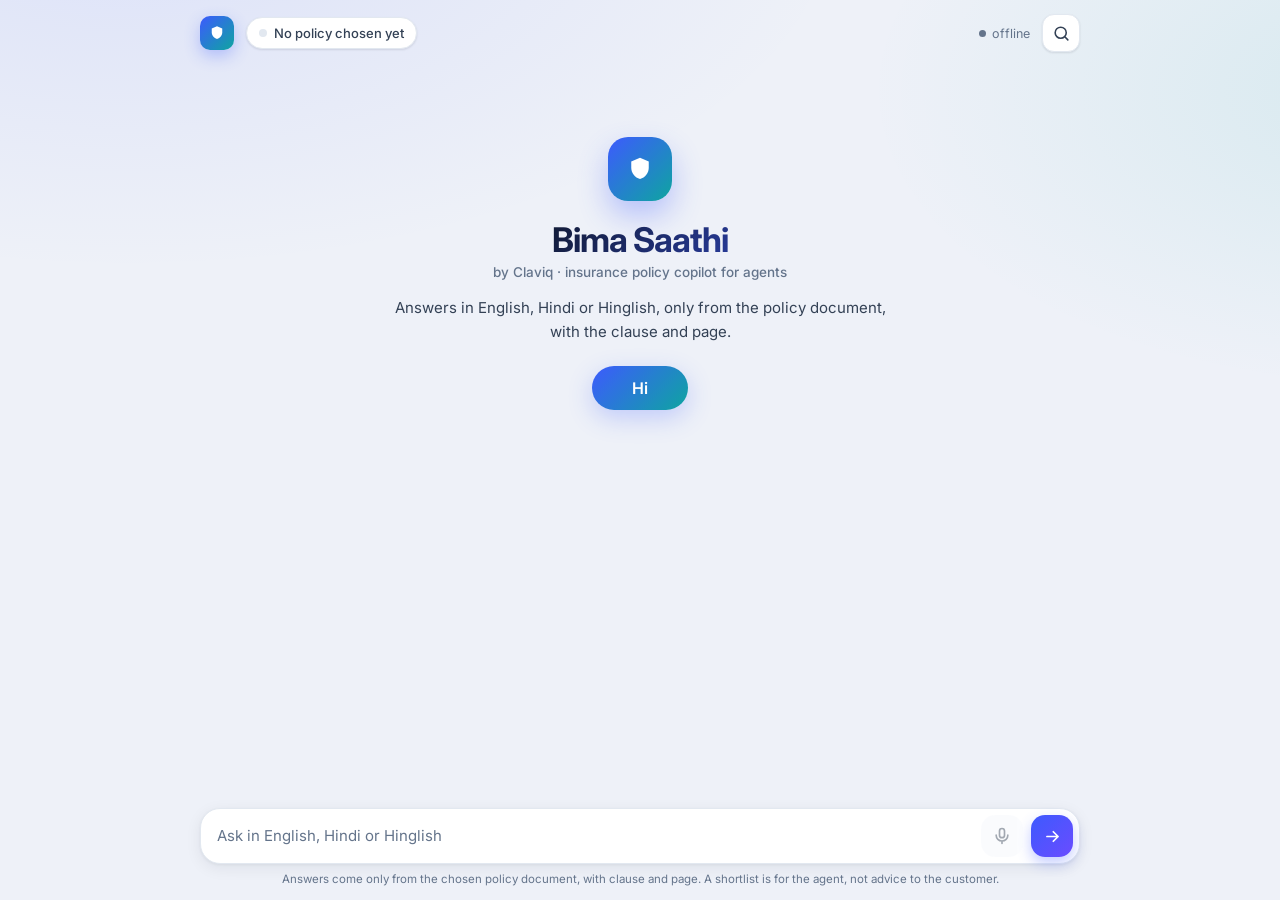
==== commit f390ba68: "Fill room rent, co-pay and entry age: full-text scan, hand review, web page fallback extract_facts.p" ====
--- a/web/index.html
+++ b/web/index.html
@@ -2,56 +2,729 @@
 <html lang="en">
 <head>
 <meta charset="utf-8">
-<meta name="viewport" content="width=device-width, initial-scale=1">
-<title>Pick the product — Claviq Agent Copilot</title>
+<meta name="viewport" content="width=device-width, initial-scale=1, viewport-fit=cover">
+<meta name="theme-color" content="#1d2b6b">
+<title>Bima Saathi · Claviq</title>
 <link rel="preconnect" href="https://fonts.googleapis.com">
 <link rel="preconnect" href="https://fonts.gstatic.com" crossorigin>
-<link href="https://fonts.googleapis.com/css2?family=Assistant:wght@400;500;600;700&family=Noto+Sans+Devanagari:wght@400;600;700&display=swap" rel="stylesheet">
-<link rel="stylesheet" href="styles.css">
+<link href="https://fonts.googleapis.com/css2?family=Inter:wght@400;500;600;700&family=Noto+Sans+Devanagari:wght@400;500;600&display=swap" rel="stylesheet">
+<link rel="icon" href="data:image/svg+xml,%3Csvg xmlns='http://www.w3.org/2000/svg' viewBox='0 0 32 32'%3E%3Cdefs%3E%3ClinearGradient id='g' x1='0' y1='0' x2='1' y2='1'%3E%3Cstop offset='0' stop-color='%234f6bff'/%3E%3Cstop offset='1' stop-color='%2314b8a6'/%3E%3C/linearGradient%3E%3C/defs%3E%3Crect width='32' height='32' rx='9' fill='url(%23g)'/%3E%3Cpath d='M16 7l7 3v5c0 4.4-3 8.3-7 9.5-4-1.2-7-5.1-7-9.5v-5z' fill='white'/%3E%3C/svg%3E">
+<style>
+  :root {
+    --bg: #eef1f8; --bg2: #e6ecf7; --surface: #ffffff; --surface2: #f6f8fc; --ink: #0f172a; --ink2: #334155; --muted: #64748b;
+    --line: #e2e8f0; --line2: #edf1f7;
+    --brand: #3d5afe; --brand2: #6a4cff; --teal: #0ea5a0; --brand-ink: #2a3fd1; --brand-soft: #eef1ff;
+    --me1: #3d5afe; --me2: #6a4cff; --me-ink: #ffffff;
+    --ok: #047857; --ok-bg: #e7f8f1; --warn: #a16207; --warn-bg: #fdf5e1; --stop: #b42318; --stop-bg: #fdecea;
+    --shadow-sm: 0 1px 2px rgba(15,23,42,.06), 0 1px 3px rgba(15,23,42,.05);
+    --shadow: 0 4px 16px rgba(15,23,42,.07), 0 1px 3px rgba(15,23,42,.05);
+    --shadow-lg: 0 18px 50px rgba(15,23,42,.18);
+    --ring: 0 0 0 3px rgba(61,90,254,.18);
+  }
+  @media (prefers-color-scheme: dark) { :root:not([data-theme="light"]) {
+    --bg: #0b1020; --bg2: #0e1530; --surface: #141b2e; --surface2: #1a2237; --ink: #e8ecf6; --ink2: #c5cde0; --muted: #8b96b0;
+    --line: #26304a; --line2: #1f2840; --brand: #7b8cff; --brand2: #9b7bff; --brand-ink: #a9b5ff; --brand-soft: #1d2647;
+    --me1: #4256f0; --me2: #6b4ef0;
+    --ok: #4ade9f; --ok-bg: #0f2e24; --warn: #f5c35b; --warn-bg: #33270e; --stop: #ff8a7a; --stop-bg: #3a1714;
+    --shadow-sm: 0 1px 2px rgba(0,0,0,.4); --shadow: 0 6px 20px rgba(0,0,0,.35); --shadow-lg: 0 18px 50px rgba(0,0,0,.55);
+  } }
+  :root[data-theme="dark"] {
+    --bg: #0b1020; --bg2: #0e1530; --surface: #141b2e; --surface2: #1a2237; --ink: #e8ecf6; --ink2: #c5cde0; --muted: #8b96b0;
+    --line: #26304a; --line2: #1f2840; --brand: #7b8cff; --brand2: #9b7bff; --brand-ink: #a9b5ff; --brand-soft: #1d2647;
+    --me1: #4256f0; --me2: #6b4ef0;
+    --ok: #4ade9f; --ok-bg: #0f2e24; --warn: #f5c35b; --warn-bg: #33270e; --stop: #ff8a7a; --stop-bg: #3a1714;
+    --shadow-sm: 0 1px 2px rgba(0,0,0,.4); --shadow: 0 6px 20px rgba(0,0,0,.35); --shadow-lg: 0 18px 50px rgba(0,0,0,.55);
+  }
+  * { box-sizing: border-box; }
+  html, body { height: 100%; margin: 0; }
+  body { font-family: Inter, "Noto Sans Devanagari", -apple-system, BlinkMacSystemFont, "Segoe UI", Roboto, sans-serif; color: var(--ink);
+         background: radial-gradient(1200px 600px at 10% -10%, rgba(61,90,254,.10), transparent 60%),
+                     radial-gradient(900px 500px at 110% 10%, rgba(14,165,160,.10), transparent 60%), var(--bg);
+         -webkit-font-smoothing: antialiased; font-size: 15px; }
+  button { font-family: inherit; }
+  svg { display: block; }
+
+  .app { height: 100vh; height: 100dvh; display: flex; flex-direction: column; max-width: 920px; margin: 0 auto; }
+
+  /* ---- top bar ---- */
+  header.top { display: flex; align-items: center; gap: 12px; padding: 14px 20px; flex: none; }
+  .logo { width: 40px; height: 40px; border-radius: 12px; flex: none; display: grid; place-items: center; color: #fff;
+          background: linear-gradient(135deg, var(--brand), var(--teal)); box-shadow: 0 6px 16px rgba(61,90,254,.3); }
+  .cur { display: inline-flex; align-items: center; gap: 7px; font-size: 13px; font-weight: 500; color: var(--ink2); background: var(--surface);
+         border: 1px solid var(--line); border-radius: 999px; padding: 7px 12px; cursor: pointer; max-width: 42%; overflow: hidden;
+         text-overflow: ellipsis; white-space: nowrap; box-shadow: var(--shadow-sm); }
+  .cur::before { content: ""; width: 8px; height: 8px; border-radius: 50%; background: var(--line); flex: none; }
+  .cur.on::before { background: var(--teal); }
+  .cur:hover { border-color: var(--brand); }
+  .icon { background: var(--surface); border: 1px solid var(--line); color: var(--ink2); width: 38px; height: 38px; border-radius: 12px;
+          display: grid; place-items: center; cursor: pointer; flex: none; box-shadow: var(--shadow-sm); }
+  .icon:hover { color: var(--brand); border-color: var(--brand); }
+
+  .grow { flex: 1; }
+  .status { display: inline-flex; align-items: center; gap: 6px; font-size: 12.5px; color: var(--muted); white-space: nowrap; }
+  .status::before { content: ""; width: 7px; height: 7px; border-radius: 50%; background: var(--muted); }
+  .status.on::before { background: #10b981; box-shadow: 0 0 0 3px rgba(16,185,129,.18); }
+  header.top .logo { width: 34px; height: 34px; border-radius: 10px; }
+
+  /* ---- welcome screen: the name lives here, large, until the conversation starts ---- */
+  .hero { max-width: 640px; margin: 7vh auto 24px; text-align: center; }
+  .hero-mark { width: 64px; height: 64px; border-radius: 20px; margin: 0 auto 18px; display: grid; place-items: center; color: #fff;
+               background: linear-gradient(135deg, var(--brand), var(--teal)); box-shadow: 0 14px 30px rgba(61,90,254,.32); }
+  .hero h1 { margin: 0; font-size: 34px; font-weight: 700; letter-spacing: -.03em;
+             background: linear-gradient(135deg, var(--ink) 30%, var(--brand)); -webkit-background-clip: text; background-clip: text; color: transparent; }
+  .hero-by { font-size: 13.5px; color: var(--muted); margin-top: 4px; font-weight: 500; }
+  .hero p { color: var(--ink2); font-size: 15px; line-height: 1.6; margin: 16px auto 22px; max-width: 520px; }
+  .hi-btn { background: linear-gradient(135deg, var(--brand), var(--teal)); color: #fff; border: 0; border-radius: 999px; padding: 12px 40px;
+            font-size: 16px; font-weight: 600; cursor: pointer; box-shadow: 0 8px 24px rgba(61,90,254,.25); }
+  .hi-btn:hover { filter: brightness(1.06); }
+  .acts { display: flex; flex-wrap: wrap; gap: 8px; margin-top: 12px; white-space: normal; }
+  .act-btn { display: inline-flex; align-items: center; gap: 8px; background: var(--brand-soft); color: var(--brand-ink); border: 1px solid transparent;
+             border-radius: 12px; padding: 9px 14px; font-size: 13.5px; font-weight: 600; cursor: pointer; }
+  .act-btn:hover { background: var(--brand); color: #fff; }
+  .cat { display: inline-block; margin-left: 6px; font-size: 10.5px; font-weight: 700; padding: 1px 6px; border-radius: 6px; vertical-align: 1px;
+         background: var(--ok-bg); color: var(--ok); text-transform: uppercase; letter-spacing: .03em; }
+  .cat.term { background: var(--brand-soft); color: var(--brand-ink); }
+  .hero-meta { font-size: 12px; color: var(--muted); margin-top: 16px; }
+  .started .hero { display: none; }
+  #chat:not(.started) .day { display: none; }
+
+  /* ---- conversation ---- */
+  #chat { flex: 1; overflow-y: auto; padding: 8px 20px 12px; scroll-behavior: smooth; }
+  .day { text-align: center; margin: 4px 0 14px; font-size: 12px; color: var(--muted); font-weight: 500; letter-spacing: .02em; }
+  .msg { position: relative; max-width: 78%; margin: 4px 0 14px; line-height: 1.55; white-space: pre-wrap; word-wrap: break-word; width: fit-content; }
+  .msg.me { margin-left: auto; color: var(--me-ink); padding: 10px 14px; border-radius: 18px 18px 6px 18px;
+            background: linear-gradient(135deg, var(--me1), var(--me2)); box-shadow: 0 6px 18px rgba(61,90,254,.25); }
+  .msg.bot { margin-left: 46px; padding: 14px 16px 12px; background: var(--surface); border: 1px solid var(--line2);
+             border-radius: 6px 18px 18px 18px; box-shadow: var(--shadow); }
+  .msg.bot::before { content: ""; position: absolute; left: -46px; top: 0; width: 34px; height: 34px; border-radius: 11px;
+    background: url("data:image/svg+xml,%3Csvg xmlns='http://www.w3.org/2000/svg' viewBox='0 0 24 24' fill='white'%3E%3Cpath d='M12 3l7 3v5c0 4.2-2.9 7.9-7 9-4.1-1.1-7-4.8-7-9V6z'/%3E%3C/svg%3E") center/18px no-repeat,
+                linear-gradient(135deg, var(--brand), var(--teal)); box-shadow: 0 4px 12px rgba(61,90,254,.25); }
+  .msg.wide { max-width: min(100% - 46px, 820px); }
+  /* every reply is signed with the copilot's name, as in current assistant products */
+  .msg.bot { margin-top: 26px; }
+  .msg.bot::after { content: var(--agent, "Bima Saathi"); position: absolute; left: 0; top: -21px; font-size: 12.5px; font-weight: 600;
+                    color: var(--ink2); white-space: nowrap; }
+  .stamp { display: block; text-align: right; font-size: 11px; opacity: .75; margin-top: 4px; }
+  .meta { display: flex; justify-content: flex-end; font-size: 11.5px; color: var(--muted); margin-top: 8px; white-space: normal; }
+  .badge { display: inline-flex; align-items: center; gap: 6px; font-size: 12px; font-weight: 600; padding: 4px 10px; border-radius: 999px;
+           margin-bottom: 8px; white-space: normal; }
+  .badge svg { flex: none; }
+  .b-ok { background: var(--ok-bg); color: var(--ok); } .b-warn { background: var(--warn-bg); color: var(--warn); } .b-stop { background: var(--stop-bg); color: var(--stop); }
+  .btext { display: block; color: var(--ink); }
+  .typing { display: inline-flex; gap: 10px; align-items: center; color: var(--muted); font-size: 13.5px; }
+  .dots { display: inline-flex; gap: 4px; }
+  .dots i { width: 7px; height: 7px; border-radius: 50%; background: var(--brand); opacity: .3; animation: blink 1.2s infinite; }
+  .dots i:nth-child(2) { animation-delay: .2s; } .dots i:nth-child(3) { animation-delay: .4s; }
+  @keyframes blink { 0%, 80%, 100% { opacity: .25; transform: translateY(0); } 40% { opacity: 1; transform: translateY(-2px); } }
+  .sys { text-align: center; margin: 6px auto 14px; font-size: 12.5px; color: var(--muted); max-width: 560px; white-space: normal; display: flex;
+         align-items: center; gap: 10px; }
+  .sys::before, .sys::after { content: ""; flex: 1; height: 1px; background: var(--line); }
+  .sys span { flex: none; max-width: 80%; }
+  .spoken { display: inline-flex; align-items: center; gap: 4px; font-size: 11.5px; opacity: .85; margin-top: 4px; }
+
+  /* welcome card and document choices */
+  .greet-h { display: block; font-size: 17px; font-weight: 700; letter-spacing: -.01em; margin-bottom: 2px; white-space: normal; }
+  .greet-s { display: block; color: var(--muted); font-size: 14px; white-space: normal; }
+  .hint { display: block; font-size: 12.5px; color: var(--muted); white-space: normal; margin-top: 10px; }
+  .opts { display: grid; grid-template-columns: repeat(auto-fill, minmax(170px, 1fr)); gap: 8px; margin-top: 12px; white-space: normal; }
+  .opt { display: flex; align-items: center; gap: 10px; text-align: left; background: var(--surface2); color: var(--ink); border: 1px solid var(--line);
+         border-radius: 14px; padding: 10px 12px; cursor: pointer; font-size: 13.5px; font-weight: 600; transition: border-color .15s, transform .15s, box-shadow .15s; }
+  .opt:hover { border-color: var(--brand); box-shadow: var(--ring); transform: translateY(-1px); }
+  .opt small { display: block; font-weight: 400; color: var(--muted); font-size: 12px; white-space: nowrap; overflow: hidden; text-overflow: ellipsis; }
+  .opt .ot { min-width: 0; }
+  .av { width: 34px; height: 34px; border-radius: 10px; display: grid; place-items: center; font-weight: 700; color: #fff; flex: none; font-size: 12px; letter-spacing: .2px; }
+  .browse { display: inline-flex; align-items: center; gap: 8px; margin-top: 10px; background: var(--brand-soft); color: var(--brand-ink); border: 1px dashed var(--brand);
+            border-radius: 12px; padding: 9px 14px; font-size: 13.5px; font-weight: 600; cursor: pointer; }
+  .browse:hover { background: var(--brand); color: #fff; border-style: solid; }
+
+  .opt small.diff { white-space: normal; overflow: visible; color: var(--ink2); }
+  .opts.which { grid-template-columns: 1fr; }
+  .opt.stopped { opacity: .75; border-style: dashed; }
+  .tag-stop { display: inline-block; margin-left: 6px; font-size: 10.5px; font-weight: 700; color: var(--stop); background: var(--stop-bg); padding: 1px 6px; border-radius: 6px; vertical-align: 1px; }
+  .notice { display: flex; gap: 8px; align-items: flex-start; background: var(--stop-bg); color: var(--stop); border-radius: 12px; padding: 9px 12px;
+            margin: 2px 0 10px; font-size: 13px; font-weight: 500; white-space: normal; }
+  .notice svg { flex: none; margin-top: 2px; }
+  .lbl { display: block; font-size: 11.5px; font-weight: 700; letter-spacing: .04em; text-transform: uppercase; color: var(--muted); margin: 2px 0 4px; }
+  .cards .lbl { margin: 4px 0 0; }
+
+  /* customer fit and sales kit */
+  .fit { display: flex; flex-direction: column; gap: 10px; margin-top: 12px; white-space: normal; }
+  .fc { background: var(--surface2); border: 1px solid var(--line); border-radius: 14px; padding: 12px 14px; }
+  .fc.best { border-color: rgba(61,90,254,.35); box-shadow: var(--ring); }
+  .fc .top { display: flex; justify-content: space-between; align-items: baseline; gap: 10px; }
+  .fc .pos { font-size: 11px; font-weight: 700; letter-spacing: .05em; text-transform: uppercase; color: var(--brand-ink); }
+  .fc .nm { font-weight: 700; font-size: 15px; margin-top: 2px; }
+  .fc .ins { color: var(--muted); font-size: 12.5px; }
+  .fc ul { margin: 8px 0 0; padding: 0; list-style: none; font-size: 13px; }
+  .fc li { padding: 3px 0 3px 20px; position: relative; color: var(--ink2); }
+  .fc li::before { content: ""; position: absolute; left: 2px; top: 8px; width: 9px; height: 5px; border-left: 2px solid var(--ok); border-bottom: 2px solid var(--ok); transform: rotate(-45deg); }
+  .fc li.c::before { border: 0; width: 7px; height: 7px; border-radius: 50%; background: var(--warn); transform: none; top: 9px; left: 3px; }
+  .fc li.x::before { border: 0; width: 10px; height: 2px; background: var(--stop); transform: none; top: 11px; left: 2px; }
+  .fc .act button, .kit .copy { background: none; border: 0; color: var(--brand-ink); font-weight: 600; font-size: 12.5px; padding: 0; cursor: pointer; margin-top: 6px; }
+  .nofit { font-size: 12.5px; color: var(--muted); }
+  .nofit div { padding: 2px 0; }
+  details.kit { background: var(--surface2); border: 1px solid var(--line); border-radius: 14px; padding: 10px 14px; white-space: normal; }
+  details.kit > summary { cursor: pointer; font-weight: 700; font-size: 14px; color: var(--ink); }
+  .kit h4 { margin: 12px 0 4px; font-size: 11.5px; letter-spacing: .05em; text-transform: uppercase; color: var(--muted); }
+  .kit ul { margin: 0; padding-left: 18px; font-size: 13px; color: var(--ink2); }
+  .kit li { margin: 2px 0; }
+  .kit .wa { background: var(--surface); border: 1px solid var(--line); border-radius: 12px 12px 12px 4px; padding: 9px 11px; font-size: 13px; color: var(--ink2); }
+  .kit .dt { display: grid; grid-template-columns: 1fr auto; gap: 2px 12px; font-size: 13px; }
+  .kit .dt b { font-variant-numeric: tabular-nums; }
+
+  /* clause cards */
+  .cards { margin-top: 12px; display: flex; flex-direction: column; gap: 8px; white-space: normal; }
+  .cardc { background: var(--surface2); border: 1px solid var(--line); border-radius: 12px; padding: 10px 12px; font-size: 13.5px; position: relative; }
+  .cardc::before { content: ""; position: absolute; left: 0; top: 10px; bottom: 10px; width: 3px; border-radius: 3px; background: linear-gradient(var(--brand), var(--teal)); }
+  .cardc .hd { display: flex; justify-content: space-between; align-items: flex-start; gap: 10px; color: var(--muted); font-size: 12px; margin-bottom: 4px; }
+  .cardc .hd b { color: var(--ink); font-weight: 600; }
+  .cardc q { font-style: italic; color: var(--ink2); }
+  .cardc a, .rk a { color: var(--brand-ink); font-weight: 600; text-decoration: none; white-space: nowrap; background: var(--brand-soft);
+                    padding: 2px 8px; border-radius: 999px; font-size: 11.5px; }
+  .cardc a:hover, .rk a:hover { background: var(--brand); color: #fff; }
+  .cardc details { margin-top: 6px; } .cardc summary { cursor: pointer; color: var(--muted); font-size: 12px; }
+  .cardc .full { font-size: 12.5px; margin-top: 6px; max-height: 200px; overflow: auto; white-space: pre-wrap; color: var(--muted); }
+  .cardc.hl { box-shadow: var(--ring); border-color: var(--brand); }
+  .ref { display: inline-grid; place-items: center; min-width: 19px; height: 19px; padding: 0 5px; margin: 0 2px; border-radius: 6px; background: var(--brand-soft);
+         color: var(--brand-ink); font-size: 11px; font-weight: 700; cursor: pointer; vertical-align: 1px; }
+  .ref:hover { background: var(--brand); color: #fff; }
+  table.cmp { border-collapse: separate; border-spacing: 0; font-size: 13px; margin-top: 12px; width: 100%; white-space: normal; border: 1px solid var(--line);
+              border-radius: 12px; overflow: hidden; }
+  table.cmp th, table.cmp td { padding: 8px 10px; text-align: left; vertical-align: top; border-bottom: 1px solid var(--line2); }
+  table.cmp th { background: var(--surface2); color: var(--muted); font-weight: 600; font-size: 12px; }
+  table.cmp tr:last-child td { border-bottom: 0; }
+
+  /* ranking */
+  .rank { display: flex; flex-direction: column; gap: 10px; margin-top: 12px; white-space: normal; }
+  .rk { background: var(--surface2); border: 1px solid var(--line); border-radius: 14px; padding: 12px 14px; display: grid; grid-template-columns: 34px 1fr; gap: 2px 12px; }
+  .rk .no { width: 30px; height: 30px; border-radius: 10px; background: var(--surface); border: 1px solid var(--line); color: var(--ink2); display: grid; place-items: center;
+            font-weight: 700; font-size: 13px; grid-row: span 3; }
+  .rk:first-child { border-color: rgba(61,90,254,.35); box-shadow: var(--ring); }
+  .rk:first-child .no { background: linear-gradient(135deg, var(--brand), var(--teal)); color: #fff; border: 0; }
+  .rk .nm { font-weight: 600; font-size: 14px; display: flex; justify-content: space-between; gap: 10px; }
+  .rk .sc { font-variant-numeric: tabular-nums; color: var(--brand-ink); font-weight: 700; white-space: nowrap; }
+  .rk .bar { height: 6px; background: var(--line); border-radius: 4px; overflow: hidden; margin: 6px 0 8px; }
+  .rk .bar i { display: block; height: 100%; background: linear-gradient(90deg, var(--brand), var(--teal)); border-radius: 4px; }
+  .rk ul { margin: 0; padding: 0; list-style: none; font-size: 12.5px; color: var(--muted); }
+  .rk li { display: flex; justify-content: space-between; align-items: center; gap: 10px; padding: 3px 0; border-top: 1px dashed var(--line2); }
+  .rk li:first-child { border-top: 0; }
+  .rk li span:first-child { color: var(--ink2); }
+  .rk li.miss span:first-child { color: var(--warn); }
+  .rk .act { grid-column: 2; margin-top: 6px; }
+  .rk .act button { background: none; border: 0; color: var(--brand-ink); font-weight: 600; font-size: 12.5px; padding: 0; cursor: pointer; }
+  .rank-foot { font-size: 12px; color: var(--muted); }
+
+  details.how { margin-top: 10px; font-size: 12.5px; color: var(--muted); white-space: normal; border-top: 1px solid var(--line2); padding-top: 8px; }
+  details.how summary { cursor: pointer; font-weight: 500; }
+  details.how summary:hover { color: var(--brand-ink); }
+  details.how ul { margin: 6px 0 0 16px; padding: 0; }
+
+  /* ---- composer ---- */
+  .dock { flex: none; padding: 6px 20px 14px; padding-bottom: max(14px, env(safe-area-inset-bottom)); }
+  .voicenote { font-size: 12.5px; color: var(--brand-ink); padding: 0 6px 8px; }
+  .voicenote:empty { display: none; }
+  form.bar { display: flex; align-items: flex-end; gap: 8px; background: var(--surface); border: 1px solid var(--line); border-radius: 20px;
+             padding: 6px 6px 6px 16px; box-shadow: var(--shadow); transition: box-shadow .15s, border-color .15s; }
+  form.bar:focus-within { border-color: var(--brand); box-shadow: var(--shadow), var(--ring); }
+  textarea { flex: 1; resize: none; border: 0; outline: 0; background: transparent; color: var(--ink); padding: 10px 0; font: inherit; font-size: 15px;
+             line-height: 22px; max-height: 140px; height: 42px; }
+  textarea::placeholder { color: var(--muted); }
+  .round { width: 42px; height: 42px; border-radius: 14px; border: 0; display: grid; place-items: center; cursor: pointer; flex: none; }
+  .round.send { color: #fff; background: linear-gradient(135deg, var(--brand), var(--brand2)); box-shadow: 0 6px 14px rgba(61,90,254,.3); }
+  .round.send:disabled { opacity: .5; cursor: default; box-shadow: none; }
+  button.mic { background: var(--surface2); color: var(--ink2); }
+  button.mic:hover { color: var(--brand-ink); }
+  button.mic.off { opacity: .45; }
+  button.mic.rec { background: var(--stop); color: #fff; animation: pulse 1s infinite; }
+  button.mic.busy { opacity: .6; cursor: wait; }
+  @keyframes pulse { 50% { box-shadow: 0 0 0 7px rgba(180,35,24,.2); } }
+  .foot { text-align: center; font-size: 11.5px; color: var(--muted); margin-top: 8px; }
+
+  /* ---- document browser ---- */
+  .sheet { position: fixed; inset: 0; z-index: 20; display: none; align-items: center; justify-content: center; background: rgba(9,14,30,.5);
+           backdrop-filter: blur(3px); padding: 16px; }
+  .sheet.open { display: flex; }
+  .panel { width: 100%; max-width: 580px; max-height: min(680px, 92vh); background: var(--surface); color: var(--ink); border-radius: 20px;
+           display: flex; flex-direction: column; overflow: hidden; box-shadow: var(--shadow-lg); border: 1px solid var(--line); }
+  .panel-hd { display: flex; align-items: center; gap: 10px; padding: 18px 18px 10px; }
+  .panel-hd b { flex: 1; font-size: 17px; font-weight: 700; }
+  .panel-search { padding: 0 18px 8px; }
+  .panel-search label { display: flex; align-items: center; gap: 10px; background: var(--surface2); border: 1px solid var(--line); border-radius: 12px; padding: 0 12px;
+                        height: 42px; color: var(--muted); }
+  .panel-search label:focus-within { border-color: var(--brand); box-shadow: var(--ring); }
+  .panel-search input { border: 0; outline: 0; background: transparent; flex: 1; font: inherit; font-size: 15px; color: var(--ink); }
+  .panel-count { font-size: 12px; color: var(--muted); padding: 2px 18px 8px; }
+  #doclist { overflow-y: auto; flex: 1; padding: 0 10px 8px; }
+  .doc { display: flex; align-items: center; gap: 12px; width: 100%; padding: 10px; border: 0; border-radius: 12px; background: transparent; color: inherit;
+         text-align: left; cursor: pointer; font: inherit; }
+  .doc:hover, .doc:focus-visible { background: var(--surface2); outline: 0; }
+  .doc.sel { background: var(--brand-soft); }
+  .doc .dbody { flex: 1; min-width: 0; }
+  .doc .dname { font-size: 14.5px; font-weight: 600; }
+  .doc .dprod { font-size: 12.5px; color: var(--muted); white-space: nowrap; overflow: hidden; text-overflow: ellipsis; }
+  .doc .dkind { font-size: 11px; color: var(--muted); border: 1px solid var(--line); border-radius: 999px; padding: 2px 8px; flex: none; }
+  .doc .dnow { font-size: 11px; color: var(--ok); background: var(--ok-bg); border-radius: 999px; padding: 2px 8px; font-weight: 600; flex: none; }
+  .panel-empty { padding: 28px 16px; color: var(--muted); font-size: 14px; text-align: center; }
+  .panel-foot { font-size: 12px; color: var(--muted); padding: 12px 18px 16px; border-top: 1px solid var(--line2); }
+
+  @media (max-width: 700px) {
+    header.top { padding: 10px 12px; gap: 10px; background: var(--surface); border-bottom: 1px solid var(--line); }
+    .logo { width: 32px; height: 32px; border-radius: 10px; }
+    .hero { margin-top: 4vh; } .hero h1 { font-size: 28px; }
+    .cur { max-width: 38%; padding: 6px 10px; font-size: 12px; }
+    #chat { padding: 12px 12px 8px; }
+    .msg { max-width: 88%; } .msg.bot { margin-left: 40px; } .msg.bot::before { left: -40px; width: 30px; height: 30px; border-radius: 10px; }
+    .msg.wide { max-width: calc(100% - 40px); }
+    .opts { grid-template-columns: 1fr 1fr; }
+    .dock { padding: 4px 10px 10px; }
+    .sheet { padding: 0; align-items: stretch; }
+    .panel { max-width: none; max-height: none; border-radius: 0; border: 0; }
+  }
+</style>
 </head>
 <body>
-
-<header class="topbar">
-  <div class="topbar__inner">
-    <div class="logo">Quick<span>insure</span></div>
-    <div class="topbar__role">Agent copilot</div>
+<div class="app">
+  <header class="top">
+    <div class="logo" aria-hidden="true" title="Bima Saathi by Claviq">
+      <svg width="18" height="18" viewBox="0 0 24 24" fill="currentColor"><path d="M12 3l7 3v5c0 4.2-2.9 7.9-7 9-4.1-1.1-7-4.8-7-9V6z"/></svg>
+    </div>
+    <span class="cur" id="cur" title="Change policy" role="button" tabindex="0">No policy chosen yet</span>
+    <span class="grow"></span>
+    <span class="status" id="status">connecting...</span>
+    <button class="icon" id="browseTop" type="button" aria-label="Browse all documents" title="Browse all documents">
+      <svg width="19" height="19" viewBox="0 0 24 24" fill="none" stroke="currentColor" stroke-width="2" stroke-linecap="round"><circle cx="11" cy="11" r="7"/><path d="m20 20-3.5-3.5"/></svg>
+    </button>
+  </header>
+
+  <div id="chat">
+    <section class="hero" id="hero">
+      <div class="hero-mark"><svg width="30" height="30" viewBox="0 0 24 24" fill="currentColor"><path d="M12 3l7 3v5c0 4.2-2.9 7.9-7 9-4.1-1.1-7-4.8-7-9V6z"/></svg></div>
+      <h1 id="heroName">Bima Saathi</h1>
+      <div class="hero-by">by Claviq · insurance policy copilot for agents</div>
+      <p>Answers in English, Hindi or Hinglish, only from the policy document, with the clause and page.</p>
+      <button type="button" class="hi-btn" id="hiBtn">Hi</button>
+    </section>
+    <div class="day" id="day">Today</div>
   </div>
-</header>
-
-<main>
-  <p class="fixture-note fixture-note--ok">
-    <b>5 wordings, read page by page.</b>
-    <span>Every value carries the page it came from. Premiums and entry ages are not in policy wordings, so they are not answered here.</span>
-  </p>
-
-  <div id="catalogue-note"></div>
-
-  <h1>Which product exactly?</h1>
-  <p class="sub">Names repeat across tiers and years. Pick one before anything is answered.</p>
-
-  <section class="search">
-    <label class="sr-only" for="q">Search by product name, insurer, or what the customer needs</label>
-    <div class="search__field">
-      <svg width="18" height="18" viewBox="0 0 24 24" fill="none" stroke="currentColor" stroke-width="2" stroke-linecap="round" aria-hidden="true">
-        <circle cx="11" cy="11" r="7"></circle><path d="m20 20-3.5-3.5"></path>
-      </svg>
-      <input id="q" type="search" autocomplete="off" spellcheck="false"
-             placeholder="e.g. optima restore, or: mother 50, diabetes, room rent 10000">
+
+  <div class="dock">
+
+    <div class="voicenote" id="vnote"></div>
+    <form id="f" class="bar">
+      <textarea id="q" placeholder="Ask in English, Hindi or Hinglish" rows="1"></textarea>
+      <button class="round mic off" id="mic" type="button" aria-label="Speak your question" title="Speak your question">
+        <svg width="20" height="20" viewBox="0 0 24 24" fill="none" stroke="currentColor" stroke-width="2" stroke-linecap="round"><rect x="9" y="3" width="6" height="11" rx="3"/><path d="M5 11a7 7 0 0 0 14 0M12 18v3"/></svg>
+      </button>
+      <button class="round send" id="send" type="submit" aria-label="Send">
+        <svg width="19" height="19" viewBox="0 0 24 24" fill="none" stroke="currentColor" stroke-width="2.2" stroke-linecap="round" stroke-linejoin="round"><path d="M5 12h14M13 6l6 6-6 6"/></svg>
+      </button>
+    </form>
+    <div class="foot">Answers come only from the chosen policy document, with clause and page. A shortlist is for the agent, not advice to the customer.</div>
+  </div>
+</div>
+
+<div class="sheet" id="sheet" role="dialog" aria-modal="true" aria-labelledby="sheetTitle">
+  <div class="panel">
+    <div class="panel-hd">
+      <b id="sheetTitle">Browse policy documents</b>
+      <button class="icon" id="sheetClose" type="button" aria-label="Close">
+        <svg width="18" height="18" viewBox="0 0 24 24" fill="none" stroke="currentColor" stroke-width="2" stroke-linecap="round"><path d="M6 6l12 12M18 6 6 18"/></svg>
+      </button>
     </div>
-    <p class="search__hint">Type a product name, or describe the need in plain words.</p>
-
-    <div class="filters" id="filters" role="group" aria-label="Limit to my insurers"></div>
-  </section>
-
-  <div id="pinned-slot" aria-live="polite"></div>
-
-  <section id="results-section">
-    <h2 id="results-head">Matches</h2>
-    <p class="count" id="count"></p>
-    <ul class="results" id="results"></ul>
-  </section>
-</main>
-
-<script src="app.js"></script>
+    <div class="panel-search"><label>
+      <svg width="18" height="18" viewBox="0 0 24 24" fill="none" stroke="currentColor" stroke-width="2" stroke-linecap="round" aria-hidden="true"><circle cx="11" cy="11" r="7"/><path d="m20 20-3.5-3.5"/></svg>
+      <input id="docsearch" placeholder="Search by insurer, product or plan" autocomplete="off"></label></div>
+    <div class="panel-count" id="doccount"></div>
+    <div id="doclist"></div>
+    <div class="panel-foot">Pick a document and the copilot answers from it in this chat. Only loaded documents are listed.</div>
+  </div>
+</div>
+<script>
+const $ = s => document.querySelector(s);
+const chat = $("#chat"), qEl = $("#q"), sendBtn = $("#send"), form = $("#f");
+// The policy is chosen in the conversation ("SBI dekhna hai"), not from a list. The server says
+// which policy is in use; the page only remembers it and sends it back with each question.
+let currentPolicy = null, pendingQuestion = null, lastLang = null, POLICIES = [];
+// Voice: the page records, our server sends the audio to the speech service with a key the
+// browser never sees, and the transcript lands in the box for the agent to check before sending.
+let VOICE = {enabled: false}, recorder = null, recTimer = null, voiceText = null, voiceInfo = null;
+const MAX_REC_MS = 25000;
+const SHOWN_IN_CHAT = 5;   // document buttons in a message; the rest are reached through the browser
+const NEED = "Mother is 50, has diabetes, wants room rent more than 10,000 a day. Which product fits?";
+const ICON = {
+  ok: `<svg width="13" height="13" viewBox="0 0 24 24" fill="none" stroke="currentColor" stroke-width="2.6" stroke-linecap="round" stroke-linejoin="round"><path d="M20 6 9 17l-5-5"/></svg>`,
+  warn: `<svg width="13" height="13" viewBox="0 0 24 24" fill="none" stroke="currentColor" stroke-width="2.4" stroke-linecap="round"><circle cx="12" cy="12" r="9"/><path d="M12 8v5M12 16.5v.5"/></svg>`,
+  stop: `<svg width="13" height="13" viewBox="0 0 24 24" fill="none" stroke="currentColor" stroke-width="2.4" stroke-linecap="round"><circle cx="12" cy="12" r="9"/><path d="M8 8l8 8"/></svg>`,
+};
+const BADGE = {
+  answered: ["b-ok", "Checked against the policy text"],
+  selected: ["b-ok", "Policy document chosen"],
+  choose_policy: ["b-warn", "Choose a policy document"],
+  compared: ["b-ok", "From the policy fact table"],
+  ranked: ["b-ok", "Shortlist from the policy fact table"],
+  not_stated: ["b-warn", "Not written in this product"],
+  refused: ["b-warn", "Outside the policy wording"],
+  blocked: ["b-stop", "Draft blocked: a figure did not match the policy"],
+  error: ["b-stop", "Error"],
+};
+const AV_COLORS = ["#3d5afe", "#0ea5a0", "#e2683c", "#8b5cf6", "#d9467a", "#0f9d58", "#c2851b", "#2563eb", "#0891b2", "#7c3aed", "#db2777", "#059669"];
+
+function esc(s) { return String(s ?? "").replace(/[&<>"]/g, c => ({"&":"&amp;","<":"&lt;",">":"&gt;","\"":"&quot;"}[c])); }
+function withRefs(text, id) {
+  return esc(text).replace(/\[(\d+)\]/g, (m, n) => `<span class="ref" data-b="${id}" data-n="${n}">${n}</span>`);
+}
+function now() { return new Date().toLocaleTimeString([], {hour: "2-digit", minute: "2-digit"}); }
+function initials(label) {
+  const w = label.replace(/[^A-Za-z ]/g, "").split(/\s+/).filter(Boolean);
+  return (w.length === 1 ? w[0].slice(0, 3) : w.map(x => x[0]).join("").slice(0, 2)).toUpperCase();
+}
+function avatar(p) { return `<div class="av" style="background:${AV_COLORS[(p.n - 1) % AV_COLORS.length]}">${esc(initials(p.label))}</div>`; }
+function badge(cls, label) { const k = cls === "b-ok" ? "ok" : cls === "b-warn" ? "warn" : "stop"; return `<span class="badge ${cls}">${ICON[k]}${esc(label)}</span>`; }
+const LANGN = {en: "English", hi: "Hindi", hinglish: "Hinglish"};
+function howPanel(ev, meta) {
+  const items = [];
+  items.push(`Language detected: ${LANGN[ev.lang] || ev.lang || "?"}`);
+  if (meta && meta.route) items.push(`Route: ${({single: "single policy search", compare: "comparison fact table", recommend: "shortlist from the fact table and IRDAI figures", premium: "out of scope (premium)", hospitals: "out of scope (hospital list)", claim_status: "out of scope (claim status)"})[meta.route] || meta.route}`);
+  if (ev.top_score != null) items.push(`Best clause match score: ${Number(ev.top_score).toFixed(2)}`);
+  if (ev.status === "answered" && !String(ev.backend || "").startsWith("extractive")) items.push("Every figure in the answer was found in the cited clause text");
+  if (ev.status === "ranked") items.push("Scores use only fact table rows and IRDAI figures; a missing fact scores 0, never a guess");
+  if (ev.block_reason === "polarity") items.push("Blocked: the draft said covered, but every cited clause is an exclusion");
+  else if (ev.status === "blocked") items.push(`Blocked figures not found in the policy: ${(ev.unsupported_numbers || []).join(", ")}`);
+  if (ev.retrieval_ms != null) items.push(`Retrieval ${ev.retrieval_ms} ms, first word ${ev.first_token_ms ?? "-"} ms, total ${ev.ms} ms`);
+  if (ev._voice) items.push(`Question was spoken: transcribed by ${ev._voice.provider} in ${ev._voice.ms} ms (cloud), then ${ev._voice.edited ? "edited" : "sent as heard"}`);
+  items.push(`Answered by: ${ev.backend || "-"}`);
+  return `<details class="how"><summary>How this was checked</summary><ul>${items.map(i => `<li>${esc(i)}</li>`).join("")}</ul></details>`;
+}
+let BID = 0;
+function scroll() { chat.scrollTop = chat.scrollHeight; }
+function add(cls, html) { const d = document.createElement("div"); d.className = "msg " + cls; d.innerHTML = html; chat.appendChild(d); scroll(); return d; }
+function sysLine(text) { const s = document.createElement("div"); s.className = "sys"; const t = document.createElement("span"); t.textContent = text; s.appendChild(t); chat.appendChild(s); scroll(); return s; }
+
+/* ---- document choices ---- */
+function kindOf(name) { return /brochure/i.test(name) ? "brochure" : /prospectus/i.test(name) ? "prospectus" : "policy wording"; }
+function product(p) { return p.name.split(", ").slice(1).join(", ").replace(/\s*\((prospectus|brochure)[^)]*\)$/i, ""); }
+function catTag(p) { return p.category ? `<span class="cat ${p.category}">${p.category === "term" ? "Term" : "Health"}</span>` : ""; }
+function optionButtons(opts) {
+  if (!opts || !opts.length) return "";
+  // look-alike products carry one line on how each differs; a stopped product is marked
+  const which = opts.some(o => o.differs);
+  return `<div class="opts${which ? " which" : ""}">${opts.map(o => `<button class="opt${o.status === "withdrawn" ? " stopped" : ""}" data-say="${esc(o.label)}" title="${esc(o.name)}">${avatar(o)}<span class="ot">${o.n}. ${esc(o.label)}${catTag(o)}${o.status === "withdrawn" ? `<span class="tag-stop">stopped</span>` : ""}${
+    o.differs ? `<small class="diff">${esc(o.differs)}</small>` : `<small>${esc(product(o))}</small>`}</span></button>`).join("")}</div>`;
+}
+function actionButtons(acts) {
+  if (!acts || !acts.length) return "";
+  const B = {browse: `<button type="button" class="act-btn" data-act="browse"><svg width="16" height="16" viewBox="0 0 24 24" fill="none" stroke="currentColor" stroke-width="2.2" stroke-linecap="round"><circle cx="11" cy="11" r="7"/><path d="m20 20-3.5-3.5"/></svg>Browse the policy documents</button>`,
+             find: `<button type="button" class="act-btn" data-act="find"><svg width="16" height="16" viewBox="0 0 24 24" fill="none" stroke="currentColor" stroke-width="2.2" stroke-linecap="round"><path d="M12 12a4 4 0 1 0 0-8 4 4 0 0 0 0 8zM4 21a8 8 0 0 1 16 0"/></svg>Find a product for a customer</button>`};
+  return `<div class="acts">${acts.map(a => B[a] || "").join("")}</div>`;
+}
+function browseButton() {
+  return `<div><button type="button" class="browse"><svg width="16" height="16" viewBox="0 0 24 24" fill="none" stroke="currentColor" stroke-width="2.2" stroke-linecap="round"><circle cx="11" cy="11" r="7"/><path d="m20 20-3.5-3.5"/></svg>Browse all documents</button></div>`;
+}
+function wireOptions(el) {
+  // a tap types the insurer's name as the agent's own message, so the choice shows in the chat
+  el.querySelectorAll(".opt").forEach(b => b.onclick = () => ask(b.dataset.say));
+  el.querySelectorAll(".browse, .act-btn[data-act=browse]").forEach(b => b.onclick = openDocs);
+  el.querySelectorAll(".act-btn[data-act=find]").forEach(b => b.onclick = () => setBox(NEED));
+}
+
+/* ---- document browser ----
+   One conversation with the copilot. The first few documents are buttons in the chat; every other
+   document is found here by search (17 today, 300 later), and a pick is said in the chat like any
+   other choice, so the copilot confirms it and the conversation carries on. */
+function norm(s) { return (s || "").toLowerCase().normalize("NFKD").replace(/[^\w\s]/g, " "); }
+function renderDocs() {
+  const words = norm($("#docsearch").value).split(/\s+/).filter(Boolean);
+  const rows = POLICIES.filter(p => { const h = norm(`${p.name} ${p.label} ${p.n} ${p.category} ${p.category === "term" ? "life term plan" : "health mediclaim"} ${p.status === "withdrawn" ? "stopped withdrawn" : ""}`); return words.every(w => h.includes(w)); });
+  $("#doccount").textContent = words.length ? `${rows.length} of ${POLICIES.length} documents match` : `${POLICIES.length} documents loaded`;
+  $("#doclist").innerHTML = rows.length ? rows.map(p => `
+    <button class="doc${p.policy_id === currentPolicy ? " sel" : ""}" type="button" data-say="${esc(p.label)}" data-id="${esc(p.policy_id)}">
+      ${avatar(p)}
+      <div class="dbody"><div class="dname">${esc(p.label)}${catTag(p)}${p.status === "withdrawn" ? `<span class="tag-stop">stopped</span>` : ""}</div><div class="dprod">${esc(product(p))}</div></div>
+      ${p.policy_id === currentPolicy ? `<span class="dnow">in use</span>` : `<span class="dkind">${kindOf(p.name)}</span>`}
+    </button>`).join("")
+    : `<div class="panel-empty">No loaded document matches "${esc($("#docsearch").value)}".<br>Only loaded documents can be answered from.</div>`;
+  document.querySelectorAll("#doclist .doc").forEach(b => b.onclick = () => {
+    closeDocs();
+    if (b.dataset.id !== currentPolicy) ask(b.dataset.say);   // said in the chat, confirmed by the copilot
+  });
+}
+function openDocs() {
+  $("#docsearch").value = "";
+  renderDocs();
+  $("#sheet").classList.add("open");
+  setTimeout(() => $("#docsearch").focus(), 30);
+}
+function closeDocs() { $("#sheet").classList.remove("open"); qEl.focus(); }
+function setBox(text) { qEl.value = text; syncBar(); qEl.focus(); }
+
+// The conversation starts when the agent does ("Hi", "Namaste", or a question). Until then the
+// welcome screen shows the copilot's name and what it does.
+async function loadPolicies() {
+  try { POLICIES = await (await fetch("/api/policies")).json(); } catch (e) { POLICIES = []; }
+}
+function started() { chat.classList.add("started"); }
+function wireHero() {
+  $("#hiBtn").onclick = () => ask("Hi");
+}
+function setPolicy(ev) {
+  currentPolicy = ev.policy_id;
+  $("#cur").textContent = `Policy: ${ev.name}`;
+  $("#cur").classList.add("on");
+  sysLine(`Now answering from: ${ev.name}`);
+}
+
+/* ---- voice ---- */
+const micBtn = $("#mic"), vnote = $("#vnote");
+function note(t) { vnote.textContent = t || ""; }
+async function setupVoice() {
+  try { VOICE = await (await fetch("/api/voice")).json(); } catch (e) { VOICE = {enabled: false, reason: "Voice status unavailable."}; }
+  micBtn.classList.toggle("off", !VOICE.enabled);
+  micBtn.title = VOICE.enabled ? "Speak your question (tap again to stop)" : (VOICE.reason || "Voice is off");
+}
+async function startRec() {
+  let stream;
+  micBtn.classList.add("busy");
+  note("Asking for microphone permission...");
+  // Chrome on a Mac waits silently if macOS has not allowed it the microphone, so do not hang
+  const slow = setTimeout(() => note("Still waiting for the microphone. On a Mac: System Settings > Privacy & Security > Microphone > allow your browser, then reload. You can type meanwhile."), 10000);
+  try { stream = await navigator.mediaDevices.getUserMedia({audio: true}); }
+  catch (e) { note("Microphone permission was not given. You can type the question."); return; }
+  finally { clearTimeout(slow); micBtn.classList.remove("busy"); }
+  const type = ["audio/webm;codecs=opus", "audio/webm", "audio/mp4"].find(t => window.MediaRecorder && MediaRecorder.isTypeSupported(t)) || "";
+  const chunks = [];
+  recorder = new MediaRecorder(stream, type ? {mimeType: type} : undefined);
+  recorder.ondataavailable = e => { if (e.data.size) chunks.push(e.data); };
+  recorder.onstop = async () => {
+    stream.getTracks().forEach(t => t.stop());
+    clearTimeout(recTimer); micBtn.classList.remove("rec");
+    const blob = new Blob(chunks, {type: recorder.mimeType || type || "audio/webm"});
+    recorder = null;
+    await sendAudio(blob);
+  };
+  recorder.start();
+  micBtn.classList.add("rec");
+  note("Listening... tap the mic again when you finish (up to 25 seconds).");
+  recTimer = setTimeout(() => recorder && recorder.state === "recording" && recorder.stop(), MAX_REC_MS);
+}
+async function sendAudio(blob) {
+  if (!blob.size) { note("Nothing was recorded. Try again or type the question."); return; }
+  micBtn.classList.add("busy"); note("Transcribing...");
+  const ext = blob.type.includes("mp4") ? "m4a" : "webm";
+  const fd = new FormData(); fd.append("audio", blob, `question.${ext}`);
+  try {
+    const r = await fetch("/api/transcribe", {method: "POST", body: fd});
+    const j = await r.json();
+    if (!r.ok) { note(j.detail || "Could not transcribe. Please type the question."); return; }
+    setBox(j.text);
+    voiceText = j.text; voiceInfo = {provider: j.provider, ms: j.ms};
+    note("Heard this. Check it, edit if needed, then press send.");
+  } catch (e) { note("Could not reach the server for transcription. Please type the question."); }
+  finally { micBtn.classList.remove("busy"); }
+}
+micBtn.onclick = () => {
+  if (!VOICE.enabled) { note(VOICE.reason || "Voice is off. Please type the question."); return; }
+  if (micBtn.classList.contains("busy")) return;
+  if (recorder && recorder.state === "recording") recorder.stop(); else startRec();
+};
+
+function syncBar() {
+  qEl.style.height = "42px";
+  qEl.style.height = Math.min(qEl.scrollHeight, 140) + "px";
+}
+qEl.addEventListener("input", syncBar);
+
+async function init() {
+  setupVoice();
+  $("#cur").onclick = () => ask("Which policy document can I inspect?");
+  $("#browseTop").onclick = openDocs;
+  $("#sheetClose").onclick = closeDocs;
+  $("#sheet").onclick = e => { if (e.target.id === "sheet") closeDocs(); };
+  $("#docsearch").oninput = renderDocs;
+  $("#docsearch").onkeydown = e => { if (e.key === "Enter") { const first = $("#doclist .doc"); if (first) first.click(); } };
+  document.addEventListener("keydown", e => { if (e.key === "Escape" && $("#sheet").classList.contains("open")) closeDocs(); });
+  pollStatus();
+  wireHero();
+  loadPolicies();
+}
+async function pollStatus() {
+  const st = $("#status");
+  try {
+    const s = await (await fetch("/api/status")).json();
+    const model = String(s.backend || "").replace(/^api:[^:]+:/, "").replace(/^mlx:/, "");
+    if (s.agent) {
+      document.documentElement.style.setProperty("--agent", JSON.stringify(s.agent));
+      $("#heroName").textContent = s.agent;
+      document.title = `${s.agent} · ${s.brand || "Claviq"}`;
+    }
+    st.textContent = s.error ? "model error" : s.ready ? "online" : "warming up...";
+    st.title = s.error ? s.error : `Answers by ${model}`;
+    st.classList.toggle("on", !!s.ready && !s.error);
+    if (!s.ready && !s.error) setTimeout(pollStatus, 2000);
+  } catch (e) { st.textContent = "offline"; st.classList.remove("on"); setTimeout(pollStatus, 3000); }
+}
+
+function renderCards(cites, policyId, id, head = "") {
+  if (!cites || !cites.length) return "";
+  return `<div class="cards">${head ? `<span class="lbl">${esc(head)}</span>` : ""}` + cites.map(c => `
+    <div class="cardc" id="c${id}-${c.n}">
+      <div class="hd"><span>[${c.n}] <b>${esc(c.section)}</b></span>
+        ${c.url ? `<a href="${esc(c.url)}" target="_blank" rel="noopener" title="Not the policy wording${c.read_on ? `; read ${esc(c.read_on)}` : ""}">Web page &#8599;</a>`
+                : `<a href="/pdf/${esc(c.policy_id || policyId)}#page=${c.page}" target="_blank">Page ${esc(c.printed_page)} &#8599;</a>`}</div>
+      <q>${esc(c.quote)}</q>
+      ${c.text && c.text !== c.quote ? `<details><summary>Full clause</summary><div class="full">${esc(c.text)}</div></details>` : ""}
+    </div>`).join("") + `</div>`;
+}
+function noticeBox(t) {
+  return t ? `<div class="notice">${ICON.stop}<span>${esc(t)}</span></div>` : "";
+}
+function renderFit(f, id) {
+  if (!f) return "";
+  const label = pid => (POLICIES.find(p => p.policy_id === pid) || {}).label;
+  const pos = f.mode === "product" ? ["Checked"] : ["Best", "Second best"];
+  const cards = (f.best || []).map((r, i) => `
+    <div class="fc${i === 0 && r.fits ? " best" : ""}">
+      <div class="top"><span class="pos">${esc(r.fits ? (pos[i] || "") : "Does not fit")}</span>${r.claims ? `<span class="ins" title="IRDAI incurred claims ratio, not a settlement ratio">${esc(r.claims)}</span>` : ""}</div>
+      <div class="nm">${esc(r.display || r.label)}</div><div class="ins">${esc(r.insurer)}</div>
+      <ul>${r.good.map(g => `<li>${esc(g)}</li>`).join("")}${r.cautions.map(c => `<li class="c">${esc(c)}</li>`).join("")}${r.fails.map(x => `<li class="x">${esc(x)}</li>`).join("")}</ul>
+      ${label(r.policy_id) ? `<div class="act"><button type="button" data-say="${esc(label(r.policy_id))}">Ask about this product &#8250;</button></div>` : ""}
+    </div>`).join("");
+  // the reasons the other products do not fit (or rank lower) fold away; one line per reason
+  const others = (f.whyNot || []).length
+    ? `<details class="how nofit"><summary>Why the other ${f.checked - (f.best || []).length} products are not shown</summary>${f.whyNot.map(l => `<div>${esc(l.replace(/^- /, ""))}</div>`).join("")}</details>` : "";
+  const k = f.kit;
+  const kit = k ? `
+    <details class="kit" open><summary>Help to close the sale</summary>
+      <h4>Say to the customer</h4><ul>${k.say.map(x => `<li>${esc(x)}</li>`).join("")}</ul>
+      <h4>WhatsApp message</h4><div class="wa" id="wa${id}">${esc(k.whatsapp)}</div>
+      <button type="button" class="copy" data-wa="wa${id}">Copy message</button>
+      ${k.dates.length ? `<h4>When the waiting ends (policy start ${esc(k.start)})</h4><div class="dt">${k.dates.map(d => `<span>${esc(d.what)}</span><b>${esc(d.date)}</b>`).join("")}</div>` : ""}
+      <h4>Papers to keep ready</h4><ul>${k.papers.map(x => `<li>${esc(x)}</li>`).join("")}</ul>
+      <h4>Do not promise</h4><ul>${k.dont.map(x => `<li>${esc(x)}</li>`).join("")}</ul>
+    </details>` : "";
+  return `<div class="fit">${cards}${others}${kit}</div>`;
+}
+function renderTable(t) {
+  if (!t) return "";
+  const head = `<tr><th>Policy</th>${t.attributes.map(a => `<th>${esc(a)}</th>`).join("")}</tr>`;
+  const rows = t.rows.map(r => `<tr><td>${esc(r.product)}${r.verified ? "" : " <small>(unverified)</small>"}</td>${
+    r.cells.map(c => `<td>${esc(c.value)}${c.printed_page ? ` <small>p${c.printed_page}</small>` : ""}</td>`).join("")}</tr>`).join("");
+  return `<table class="cmp">${head}${rows}</table>`;
+}
+function renderRanking(rk) {
+  if (!rk) return "";
+  const label = id => (POLICIES.find(p => p.policy_id === id) || {}).label;
+  const rows = rk.rows.slice(0, 5).map(r => `
+    <div class="rk">
+      <div class="no">${r.rank}</div>
+      <div class="nm"><span>${esc(r.name)}</span><span class="sc">${r.score}/100</span></div>
+      <div class="bar"><i style="width:${Math.max(2, r.score)}%"></i></div>
+      <ul>${r.parts.map(p => `<li class="${p.missing ? "miss" : ""}"><span>${esc(p.label)}: ${esc(p.reading)}</span>${
+        p.printed_page && !p.source ? `<a href="/pdf/${esc(r.policy_id)}#page=${p.page}" target="_blank">p${esc(p.printed_page)}</a>`
+                       : p.source ? `<span title="${esc(p.source)}">IRDAI p${esc(p.printed_page || "")}</span>` : ""}</li>`).join("")}</ul>
+      ${label(r.policy_id) ? `<div class="act"><button type="button" data-say="${esc(label(r.policy_id))}">Ask about this policy &#8250;</button></div>` : ""}
+    </div>`).join("");
+  const more = rk.rows.length > 5 ? `<div class="rank-foot">${rk.rows.length - 5} more ranked lower.</div>` : "";
+  return `<div class="rank">${rows}${more}</div>`;
+}
+
+const TYPING = text => `<span class="typing"><span class="dots"><i></i><i></i><i></i></span> ${text}</span>`;
+async function ask(text, held = false) {
+  const question = (text ?? qEl.value).trim();
+  if (!question || sendBtn.disabled) return;
+  if (text === undefined) { qEl.value = ""; syncBar(); }
+  sendBtn.disabled = true;
+  started();
+  let voiced = null;
+  if (voiceText !== null && text === undefined) {  // this question came from the mic
+    voiced = {...voiceInfo, edited: question !== voiceText};
+    voiceText = null; voiceInfo = null; note("");
+  }
+  if (held) {  // the agent already asked this; say it is being answered now rather than repeat it
+    sysLine(`Answering your earlier question: ${question}`);
+  } else add("me", esc(question) + (voiced ? `\n<span class="spoken"><svg width="12" height="12" viewBox="0 0 24 24" fill="currentColor"><rect x="9" y="3" width="6" height="11" rx="3"/></svg>spoken${voiced.edited ? ", edited" : ""}</span>` : "") +
+                `<span class="stamp">${now()}</span>`);
+  const bubble = add("bot", TYPING("checking the policy..."));
+  let policyId = currentPolicy, after = null;
+  const t0 = performance.now();
+  const id = ++BID;
+  let streamed = "", meta = null;
+  try {
+    const resp = await fetch("/api/ask", { method: "POST", headers: {"Content-Type": "application/json"},
+                                         body: JSON.stringify({question, policy_id: currentPolicy, held, prev_lang: lastLang}) });
+    if (!resp.ok) throw new Error(resp.status === 429 ? "Too many questions in a short time. Please wait a few minutes." : `Server error ${resp.status}`);
+    const reader = resp.body.getReader(); const dec = new TextDecoder(); let buf = "";
+    while (true) {
+      const {value, done} = await reader.read(); if (done) break;
+      buf += dec.decode(value, {stream: true});
+      let i;
+      while ((i = buf.indexOf("\n\n")) >= 0) {
+        const line = buf.slice(0, i).replace(/^data: /, ""); buf = buf.slice(i + 2);
+        if (!line.trim()) continue;
+        const ev = JSON.parse(line);
+        if (ev.type === "policy") { setPolicy(ev); policyId = ev.policy_id; chat.appendChild(bubble); scroll(); }
+        if (ev.type === "meta") { meta = ev;
+          if (ev.route === "single") bubble.innerHTML = TYPING("reading the policy clauses...");
+          if (ev.route === "recommend") bubble.innerHTML = TYPING("ranking the policies...");
+          if (ev.route === "fit") bubble.innerHTML = TYPING("checking every product against the customer..."); }
+        if (ev.type === "token") { streamed += ev.text; bubble.innerHTML = `<span class="btext">${withRefs(streamed, id)}</span>`; scroll(); }
+        if (ev.type === "final") {
+          if (voiced) ev._voice = voiced;
+          const [cls, label] = ev.block_reason === "polarity" ? ["b-stop", "Draft blocked: it called an exclusion covered"]
+                             : ev.quick ? ["b-ok", "Quick answer from the fact table"]
+                             : ev.fit ? ["b-ok", ev.fit.mode === "product" ? "Product checked against the customer" : `Checked ${ev.fit.checked} products against the customer`]
+                             : (BADGE[ev.status] || BADGE.error);
+          // a clause answer: the plain words first, then the exact lines it rests on
+          const plain = ev.status === "answered" && !ev.quick && meta && meta.route === "single" && (ev.citations || []).length;
+          const secs = ((performance.now() - t0) / 1000).toFixed(1);
+          if (ev.table || ev.ranking || ev.fit || (ev.options || []).length) bubble.classList.add("wide");
+          const greeting = ev.greeting || ev.status === "greeting";
+          // documents offered as cards are not repeated as a numbered list above them
+          let shownText = (ev.options || []).length
+            ? ev.answer.split("\n").filter(l => !/^\d+\.\s/.test(l)).join("\n").replace(/\n{3,}/g, "\n\n") : ev.answer;
+          if (ev.fit) {  // best and second are the cards; the reasons for the rest fold away under them
+            const ls = ev.answer.split("\n");
+            ev.fit.whyNot = ls.filter(l => l.startsWith("- "));
+            shownText = ls.filter(l => !l.startsWith("- ") && !/^(Best|Second|Doosra|सबसे अच्छा|दूसरा):/.test(l)
+                                        && !/^(Why the others|Baaki kyun|बाकी क्यों)/.test(l)).join("\n");
+          }
+          bubble.innerHTML = (greeting ? "" : badge(cls, label)) + noticeBox(ev.notice) +
+            (plain ? `<span class="lbl">In simple words</span>` : "") + `<span class="btext">${withRefs(shownText, id)}</span>` +
+            renderFit(ev.fit, id) + renderRanking(ev.ranking) + renderTable(ev.table) +
+            ((ev.ranking || ev.fit) && ev.citations && ev.citations.length
+              ? `<details class="how"><summary>Sources: ${ev.citations.length} quoted lines from the policies</summary>${renderCards(ev.citations, policyId, id)}</details>`
+              : renderCards(ev.citations, policyId, id, plain || ev.quick ? ((ev.citations || []).every(c => c.url) ? "Line from the product web page (not the policy)" : "Exact line from the policy") : "")) +
+            optionButtons((ev.options || []).slice(0, ev.which_product ? 8 : SHOWN_IN_CHAT)) +
+            actionButtons(ev.actions) +
+            (["selected", "choose_policy", "greeting"].includes(ev.status) ? "" : howPanel(ev, meta)) +
+            `<div class="meta">${now()} · ${secs}s</div>`;
+          wireOptions(bubble);
+          bubble.querySelectorAll(".rk .act button, .fc .act button").forEach(b => b.onclick = () => ask(b.dataset.say));
+          bubble.querySelectorAll(".copy").forEach(b => b.onclick = async () => {
+            const t = document.getElementById(b.dataset.wa).textContent;
+            try { await navigator.clipboard.writeText(t); b.textContent = "Copied"; } catch (e) { b.textContent = "Select the text to copy"; }
+            setTimeout(() => b.textContent = "Copy message", 1800);
+          });
+          if (ev.lang) lastLang = ev.lang;
+          // a question asked before any policy was chosen is answered once the agent picks one
+          if (ev.status === "choose_policy" && ev.pending) pendingQuestion = question;
+          if (ev.status === "selected" && pendingQuestion) { after = pendingQuestion; pendingQuestion = null; }
+          bubble.querySelectorAll(".ref").forEach(r => r.onclick = () => {
+            const el = document.getElementById(`c${r.dataset.b}-${r.dataset.n}`);
+            if (el) { el.scrollIntoView({behavior: "smooth", block: "center"}); el.classList.add("hl"); setTimeout(() => el.classList.remove("hl"), 1500); }
+          });
+          scroll();
+        }
+      }
+    }
+  } catch (e) {
+    bubble.innerHTML = badge("b-stop", "Error") + `<span class="btext">${esc(e.message)}</span><div class="meta">${now()}</div>`;
+  }
+  sendBtn.disabled = false; qEl.focus();
+  if (after) ask(after, true);
+}
+form.onsubmit = e => { e.preventDefault(); ask(); };
+qEl.addEventListener("keydown", e => { if (e.key === "Enter" && !e.shiftKey) { e.preventDefault(); ask(); } });
+init();
+</script>
 </body>
 </html>
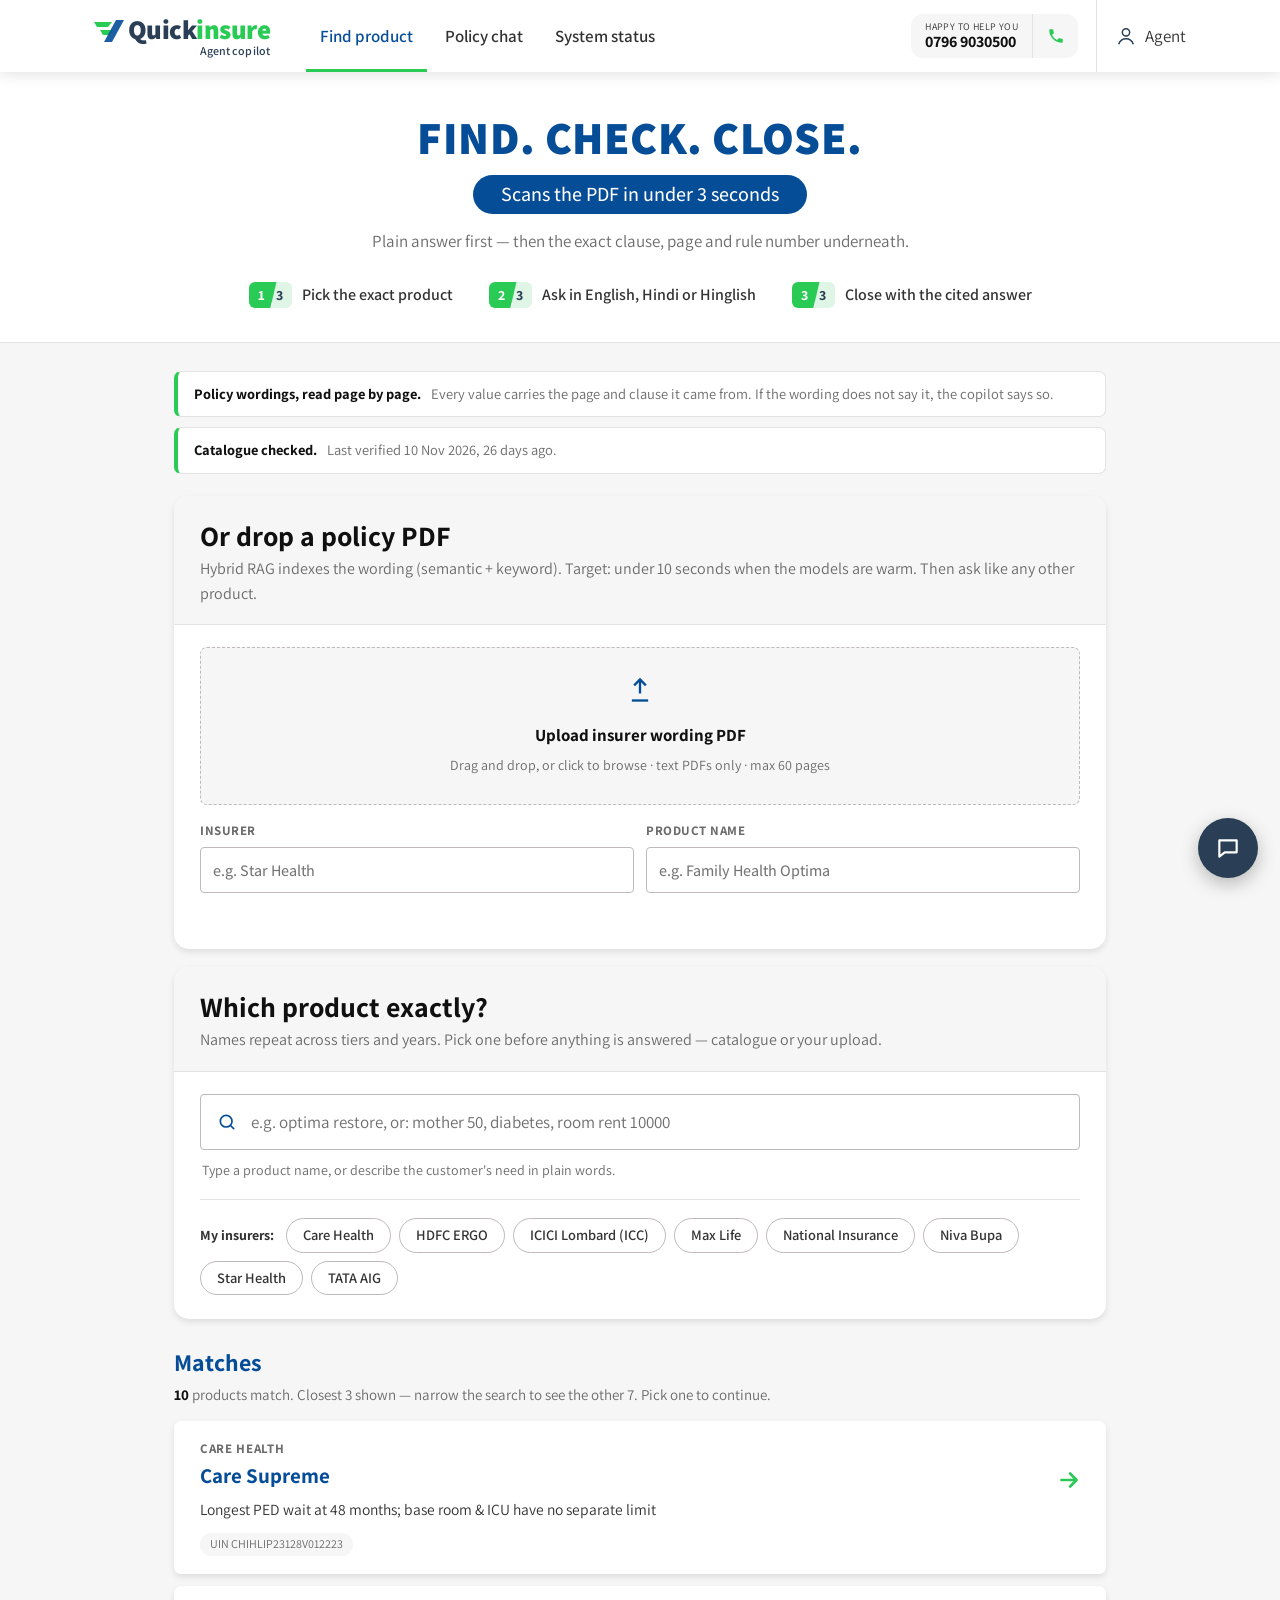
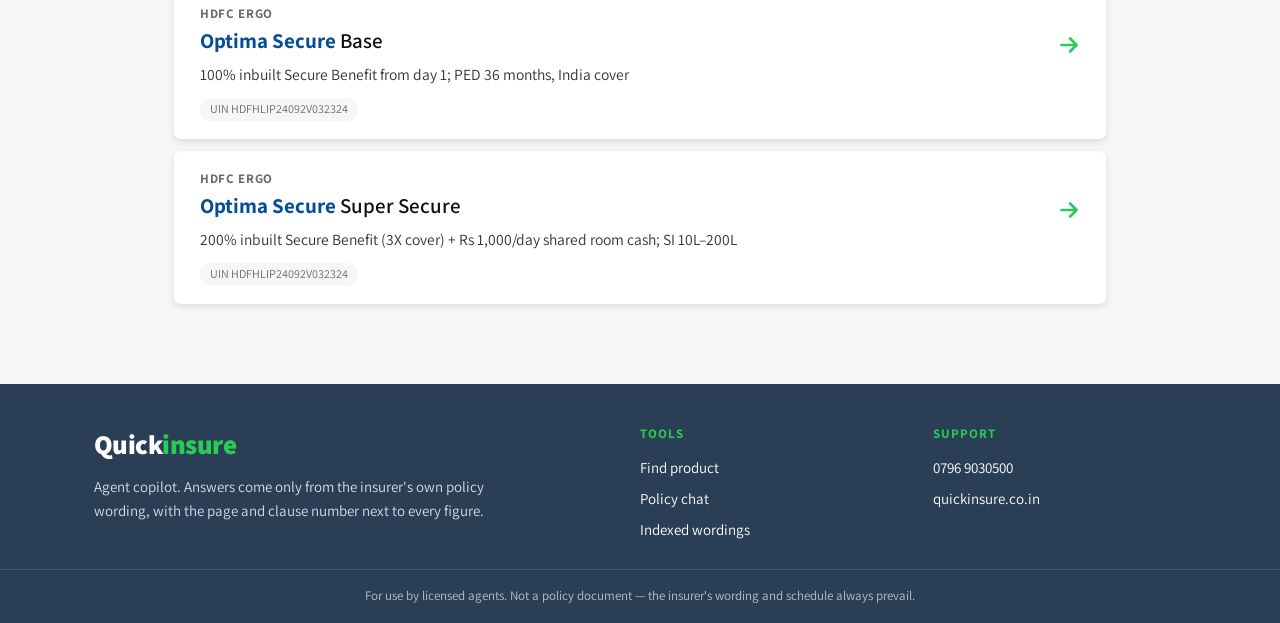
==== commit a08b6127: "Add PDF upload hybrid RAG and QuickInsure-grade agent UI. Agents can drop a wording on the site or c" ====
--- a/web/index.html
+++ b/web/index.html
@@ -2,729 +2,158 @@
 <html lang="en">
 <head>
 <meta charset="utf-8">
-<meta name="viewport" content="width=device-width, initial-scale=1, viewport-fit=cover">
-<meta name="theme-color" content="#1d2b6b">
-<title>Bima Saathi · Claviq</title>
+<meta name="viewport" content="width=device-width, initial-scale=1">
+<meta name="theme-color" content="#ffffff">
+<title>Agent Copilot — Quickinsure</title>
 <link rel="preconnect" href="https://fonts.googleapis.com">
 <link rel="preconnect" href="https://fonts.gstatic.com" crossorigin>
-<link href="https://fonts.googleapis.com/css2?family=Inter:wght@400;500;600;700&family=Noto+Sans+Devanagari:wght@400;500;600&display=swap" rel="stylesheet">
-<link rel="icon" href="data:image/svg+xml,%3Csvg xmlns='http://www.w3.org/2000/svg' viewBox='0 0 32 32'%3E%3Cdefs%3E%3ClinearGradient id='g' x1='0' y1='0' x2='1' y2='1'%3E%3Cstop offset='0' stop-color='%234f6bff'/%3E%3Cstop offset='1' stop-color='%2314b8a6'/%3E%3C/linearGradient%3E%3C/defs%3E%3Crect width='32' height='32' rx='9' fill='url(%23g)'/%3E%3Cpath d='M16 7l7 3v5c0 4.4-3 8.3-7 9.5-4-1.2-7-5.1-7-9.5v-5z' fill='white'/%3E%3C/svg%3E">
-<style>
-  :root {
-    --bg: #eef1f8; --bg2: #e6ecf7; --surface: #ffffff; --surface2: #f6f8fc; --ink: #0f172a; --ink2: #334155; --muted: #64748b;
-    --line: #e2e8f0; --line2: #edf1f7;
-    --brand: #3d5afe; --brand2: #6a4cff; --teal: #0ea5a0; --brand-ink: #2a3fd1; --brand-soft: #eef1ff;
-    --me1: #3d5afe; --me2: #6a4cff; --me-ink: #ffffff;
-    --ok: #047857; --ok-bg: #e7f8f1; --warn: #a16207; --warn-bg: #fdf5e1; --stop: #b42318; --stop-bg: #fdecea;
-    --shadow-sm: 0 1px 2px rgba(15,23,42,.06), 0 1px 3px rgba(15,23,42,.05);
-    --shadow: 0 4px 16px rgba(15,23,42,.07), 0 1px 3px rgba(15,23,42,.05);
-    --shadow-lg: 0 18px 50px rgba(15,23,42,.18);
-    --ring: 0 0 0 3px rgba(61,90,254,.18);
-  }
-  @media (prefers-color-scheme: dark) { :root:not([data-theme="light"]) {
-    --bg: #0b1020; --bg2: #0e1530; --surface: #141b2e; --surface2: #1a2237; --ink: #e8ecf6; --ink2: #c5cde0; --muted: #8b96b0;
-    --line: #26304a; --line2: #1f2840; --brand: #7b8cff; --brand2: #9b7bff; --brand-ink: #a9b5ff; --brand-soft: #1d2647;
-    --me1: #4256f0; --me2: #6b4ef0;
-    --ok: #4ade9f; --ok-bg: #0f2e24; --warn: #f5c35b; --warn-bg: #33270e; --stop: #ff8a7a; --stop-bg: #3a1714;
-    --shadow-sm: 0 1px 2px rgba(0,0,0,.4); --shadow: 0 6px 20px rgba(0,0,0,.35); --shadow-lg: 0 18px 50px rgba(0,0,0,.55);
-  } }
-  :root[data-theme="dark"] {
-    --bg: #0b1020; --bg2: #0e1530; --surface: #141b2e; --surface2: #1a2237; --ink: #e8ecf6; --ink2: #c5cde0; --muted: #8b96b0;
-    --line: #26304a; --line2: #1f2840; --brand: #7b8cff; --brand2: #9b7bff; --brand-ink: #a9b5ff; --brand-soft: #1d2647;
-    --me1: #4256f0; --me2: #6b4ef0;
-    --ok: #4ade9f; --ok-bg: #0f2e24; --warn: #f5c35b; --warn-bg: #33270e; --stop: #ff8a7a; --stop-bg: #3a1714;
-    --shadow-sm: 0 1px 2px rgba(0,0,0,.4); --shadow: 0 6px 20px rgba(0,0,0,.35); --shadow-lg: 0 18px 50px rgba(0,0,0,.55);
-  }
-  * { box-sizing: border-box; }
-  html, body { height: 100%; margin: 0; }
-  body { font-family: Inter, "Noto Sans Devanagari", -apple-system, BlinkMacSystemFont, "Segoe UI", Roboto, sans-serif; color: var(--ink);
-         background: radial-gradient(1200px 600px at 10% -10%, rgba(61,90,254,.10), transparent 60%),
-                     radial-gradient(900px 500px at 110% 10%, rgba(14,165,160,.10), transparent 60%), var(--bg);
-         -webkit-font-smoothing: antialiased; font-size: 15px; }
-  button { font-family: inherit; }
-  svg { display: block; }
-
-  .app { height: 100vh; height: 100dvh; display: flex; flex-direction: column; max-width: 920px; margin: 0 auto; }
-
-  /* ---- top bar ---- */
-  header.top { display: flex; align-items: center; gap: 12px; padding: 14px 20px; flex: none; }
-  .logo { width: 40px; height: 40px; border-radius: 12px; flex: none; display: grid; place-items: center; color: #fff;
-          background: linear-gradient(135deg, var(--brand), var(--teal)); box-shadow: 0 6px 16px rgba(61,90,254,.3); }
-  .cur { display: inline-flex; align-items: center; gap: 7px; font-size: 13px; font-weight: 500; color: var(--ink2); background: var(--surface);
-         border: 1px solid var(--line); border-radius: 999px; padding: 7px 12px; cursor: pointer; max-width: 42%; overflow: hidden;
-         text-overflow: ellipsis; white-space: nowrap; box-shadow: var(--shadow-sm); }
-  .cur::before { content: ""; width: 8px; height: 8px; border-radius: 50%; background: var(--line); flex: none; }
-  .cur.on::before { background: var(--teal); }
-  .cur:hover { border-color: var(--brand); }
-  .icon { background: var(--surface); border: 1px solid var(--line); color: var(--ink2); width: 38px; height: 38px; border-radius: 12px;
-          display: grid; place-items: center; cursor: pointer; flex: none; box-shadow: var(--shadow-sm); }
-  .icon:hover { color: var(--brand); border-color: var(--brand); }
-
-  .grow { flex: 1; }
-  .status { display: inline-flex; align-items: center; gap: 6px; font-size: 12.5px; color: var(--muted); white-space: nowrap; }
-  .status::before { content: ""; width: 7px; height: 7px; border-radius: 50%; background: var(--muted); }
-  .status.on::before { background: #10b981; box-shadow: 0 0 0 3px rgba(16,185,129,.18); }
-  header.top .logo { width: 34px; height: 34px; border-radius: 10px; }
-
-  /* ---- welcome screen: the name lives here, large, until the conversation starts ---- */
-  .hero { max-width: 640px; margin: 7vh auto 24px; text-align: center; }
-  .hero-mark { width: 64px; height: 64px; border-radius: 20px; margin: 0 auto 18px; display: grid; place-items: center; color: #fff;
-               background: linear-gradient(135deg, var(--brand), var(--teal)); box-shadow: 0 14px 30px rgba(61,90,254,.32); }
-  .hero h1 { margin: 0; font-size: 34px; font-weight: 700; letter-spacing: -.03em;
-             background: linear-gradient(135deg, var(--ink) 30%, var(--brand)); -webkit-background-clip: text; background-clip: text; color: transparent; }
-  .hero-by { font-size: 13.5px; color: var(--muted); margin-top: 4px; font-weight: 500; }
-  .hero p { color: var(--ink2); font-size: 15px; line-height: 1.6; margin: 16px auto 22px; max-width: 520px; }
-  .hi-btn { background: linear-gradient(135deg, var(--brand), var(--teal)); color: #fff; border: 0; border-radius: 999px; padding: 12px 40px;
-            font-size: 16px; font-weight: 600; cursor: pointer; box-shadow: 0 8px 24px rgba(61,90,254,.25); }
-  .hi-btn:hover { filter: brightness(1.06); }
-  .acts { display: flex; flex-wrap: wrap; gap: 8px; margin-top: 12px; white-space: normal; }
-  .act-btn { display: inline-flex; align-items: center; gap: 8px; background: var(--brand-soft); color: var(--brand-ink); border: 1px solid transparent;
-             border-radius: 12px; padding: 9px 14px; font-size: 13.5px; font-weight: 600; cursor: pointer; }
-  .act-btn:hover { background: var(--brand); color: #fff; }
-  .cat { display: inline-block; margin-left: 6px; font-size: 10.5px; font-weight: 700; padding: 1px 6px; border-radius: 6px; vertical-align: 1px;
-         background: var(--ok-bg); color: var(--ok); text-transform: uppercase; letter-spacing: .03em; }
-  .cat.term { background: var(--brand-soft); color: var(--brand-ink); }
-  .hero-meta { font-size: 12px; color: var(--muted); margin-top: 16px; }
-  .started .hero { display: none; }
-  #chat:not(.started) .day { display: none; }
-
-  /* ---- conversation ---- */
-  #chat { flex: 1; overflow-y: auto; padding: 8px 20px 12px; scroll-behavior: smooth; }
-  .day { text-align: center; margin: 4px 0 14px; font-size: 12px; color: var(--muted); font-weight: 500; letter-spacing: .02em; }
-  .msg { position: relative; max-width: 78%; margin: 4px 0 14px; line-height: 1.55; white-space: pre-wrap; word-wrap: break-word; width: fit-content; }
-  .msg.me { margin-left: auto; color: var(--me-ink); padding: 10px 14px; border-radius: 18px 18px 6px 18px;
-            background: linear-gradient(135deg, var(--me1), var(--me2)); box-shadow: 0 6px 18px rgba(61,90,254,.25); }
-  .msg.bot { margin-left: 46px; padding: 14px 16px 12px; background: var(--surface); border: 1px solid var(--line2);
-             border-radius: 6px 18px 18px 18px; box-shadow: var(--shadow); }
-  .msg.bot::before { content: ""; position: absolute; left: -46px; top: 0; width: 34px; height: 34px; border-radius: 11px;
-    background: url("data:image/svg+xml,%3Csvg xmlns='http://www.w3.org/2000/svg' viewBox='0 0 24 24' fill='white'%3E%3Cpath d='M12 3l7 3v5c0 4.2-2.9 7.9-7 9-4.1-1.1-7-4.8-7-9V6z'/%3E%3C/svg%3E") center/18px no-repeat,
-                linear-gradient(135deg, var(--brand), var(--teal)); box-shadow: 0 4px 12px rgba(61,90,254,.25); }
-  .msg.wide { max-width: min(100% - 46px, 820px); }
-  /* every reply is signed with the copilot's name, as in current assistant products */
-  .msg.bot { margin-top: 26px; }
-  .msg.bot::after { content: var(--agent, "Bima Saathi"); position: absolute; left: 0; top: -21px; font-size: 12.5px; font-weight: 600;
-                    color: var(--ink2); white-space: nowrap; }
-  .stamp { display: block; text-align: right; font-size: 11px; opacity: .75; margin-top: 4px; }
-  .meta { display: flex; justify-content: flex-end; font-size: 11.5px; color: var(--muted); margin-top: 8px; white-space: normal; }
-  .badge { display: inline-flex; align-items: center; gap: 6px; font-size: 12px; font-weight: 600; padding: 4px 10px; border-radius: 999px;
-           margin-bottom: 8px; white-space: normal; }
-  .badge svg { flex: none; }
-  .b-ok { background: var(--ok-bg); color: var(--ok); } .b-warn { background: var(--warn-bg); color: var(--warn); } .b-stop { background: var(--stop-bg); color: var(--stop); }
-  .btext { display: block; color: var(--ink); }
-  .typing { display: inline-flex; gap: 10px; align-items: center; color: var(--muted); font-size: 13.5px; }
-  .dots { display: inline-flex; gap: 4px; }
-  .dots i { width: 7px; height: 7px; border-radius: 50%; background: var(--brand); opacity: .3; animation: blink 1.2s infinite; }
-  .dots i:nth-child(2) { animation-delay: .2s; } .dots i:nth-child(3) { animation-delay: .4s; }
-  @keyframes blink { 0%, 80%, 100% { opacity: .25; transform: translateY(0); } 40% { opacity: 1; transform: translateY(-2px); } }
-  .sys { text-align: center; margin: 6px auto 14px; font-size: 12.5px; color: var(--muted); max-width: 560px; white-space: normal; display: flex;
-         align-items: center; gap: 10px; }
-  .sys::before, .sys::after { content: ""; flex: 1; height: 1px; background: var(--line); }
-  .sys span { flex: none; max-width: 80%; }
-  .spoken { display: inline-flex; align-items: center; gap: 4px; font-size: 11.5px; opacity: .85; margin-top: 4px; }
-
-  /* welcome card and document choices */
-  .greet-h { display: block; font-size: 17px; font-weight: 700; letter-spacing: -.01em; margin-bottom: 2px; white-space: normal; }
-  .greet-s { display: block; color: var(--muted); font-size: 14px; white-space: normal; }
-  .hint { display: block; font-size: 12.5px; color: var(--muted); white-space: normal; margin-top: 10px; }
-  .opts { display: grid; grid-template-columns: repeat(auto-fill, minmax(170px, 1fr)); gap: 8px; margin-top: 12px; white-space: normal; }
-  .opt { display: flex; align-items: center; gap: 10px; text-align: left; background: var(--surface2); color: var(--ink); border: 1px solid var(--line);
-         border-radius: 14px; padding: 10px 12px; cursor: pointer; font-size: 13.5px; font-weight: 600; transition: border-color .15s, transform .15s, box-shadow .15s; }
-  .opt:hover { border-color: var(--brand); box-shadow: var(--ring); transform: translateY(-1px); }
-  .opt small { display: block; font-weight: 400; color: var(--muted); font-size: 12px; white-space: nowrap; overflow: hidden; text-overflow: ellipsis; }
-  .opt .ot { min-width: 0; }
-  .av { width: 34px; height: 34px; border-radius: 10px; display: grid; place-items: center; font-weight: 700; color: #fff; flex: none; font-size: 12px; letter-spacing: .2px; }
-  .browse { display: inline-flex; align-items: center; gap: 8px; margin-top: 10px; background: var(--brand-soft); color: var(--brand-ink); border: 1px dashed var(--brand);
-            border-radius: 12px; padding: 9px 14px; font-size: 13.5px; font-weight: 600; cursor: pointer; }
-  .browse:hover { background: var(--brand); color: #fff; border-style: solid; }
-
-  .opt small.diff { white-space: normal; overflow: visible; color: var(--ink2); }
-  .opts.which { grid-template-columns: 1fr; }
-  .opt.stopped { opacity: .75; border-style: dashed; }
-  .tag-stop { display: inline-block; margin-left: 6px; font-size: 10.5px; font-weight: 700; color: var(--stop); background: var(--stop-bg); padding: 1px 6px; border-radius: 6px; vertical-align: 1px; }
-  .notice { display: flex; gap: 8px; align-items: flex-start; background: var(--stop-bg); color: var(--stop); border-radius: 12px; padding: 9px 12px;
-            margin: 2px 0 10px; font-size: 13px; font-weight: 500; white-space: normal; }
-  .notice svg { flex: none; margin-top: 2px; }
-  .lbl { display: block; font-size: 11.5px; font-weight: 700; letter-spacing: .04em; text-transform: uppercase; color: var(--muted); margin: 2px 0 4px; }
-  .cards .lbl { margin: 4px 0 0; }
-
-  /* customer fit and sales kit */
-  .fit { display: flex; flex-direction: column; gap: 10px; margin-top: 12px; white-space: normal; }
-  .fc { background: var(--surface2); border: 1px solid var(--line); border-radius: 14px; padding: 12px 14px; }
-  .fc.best { border-color: rgba(61,90,254,.35); box-shadow: var(--ring); }
-  .fc .top { display: flex; justify-content: space-between; align-items: baseline; gap: 10px; }
-  .fc .pos { font-size: 11px; font-weight: 700; letter-spacing: .05em; text-transform: uppercase; color: var(--brand-ink); }
-  .fc .nm { font-weight: 700; font-size: 15px; margin-top: 2px; }
-  .fc .ins { color: var(--muted); font-size: 12.5px; }
-  .fc ul { margin: 8px 0 0; padding: 0; list-style: none; font-size: 13px; }
-  .fc li { padding: 3px 0 3px 20px; position: relative; color: var(--ink2); }
-  .fc li::before { content: ""; position: absolute; left: 2px; top: 8px; width: 9px; height: 5px; border-left: 2px solid var(--ok); border-bottom: 2px solid var(--ok); transform: rotate(-45deg); }
-  .fc li.c::before { border: 0; width: 7px; height: 7px; border-radius: 50%; background: var(--warn); transform: none; top: 9px; left: 3px; }
-  .fc li.x::before { border: 0; width: 10px; height: 2px; background: var(--stop); transform: none; top: 11px; left: 2px; }
-  .fc .act button, .kit .copy { background: none; border: 0; color: var(--brand-ink); font-weight: 600; font-size: 12.5px; padding: 0; cursor: pointer; margin-top: 6px; }
-  .nofit { font-size: 12.5px; color: var(--muted); }
-  .nofit div { padding: 2px 0; }
-  details.kit { background: var(--surface2); border: 1px solid var(--line); border-radius: 14px; padding: 10px 14px; white-space: normal; }
-  details.kit > summary { cursor: pointer; font-weight: 700; font-size: 14px; color: var(--ink); }
-  .kit h4 { margin: 12px 0 4px; font-size: 11.5px; letter-spacing: .05em; text-transform: uppercase; color: var(--muted); }
-  .kit ul { margin: 0; padding-left: 18px; font-size: 13px; color: var(--ink2); }
-  .kit li { margin: 2px 0; }
-  .kit .wa { background: var(--surface); border: 1px solid var(--line); border-radius: 12px 12px 12px 4px; padding: 9px 11px; font-size: 13px; color: var(--ink2); }
-  .kit .dt { display: grid; grid-template-columns: 1fr auto; gap: 2px 12px; font-size: 13px; }
-  .kit .dt b { font-variant-numeric: tabular-nums; }
-
-  /* clause cards */
-  .cards { margin-top: 12px; display: flex; flex-direction: column; gap: 8px; white-space: normal; }
-  .cardc { background: var(--surface2); border: 1px solid var(--line); border-radius: 12px; padding: 10px 12px; font-size: 13.5px; position: relative; }
-  .cardc::before { content: ""; position: absolute; left: 0; top: 10px; bottom: 10px; width: 3px; border-radius: 3px; background: linear-gradient(var(--brand), var(--teal)); }
-  .cardc .hd { display: flex; justify-content: space-between; align-items: flex-start; gap: 10px; color: var(--muted); font-size: 12px; margin-bottom: 4px; }
-  .cardc .hd b { color: var(--ink); font-weight: 600; }
-  .cardc q { font-style: italic; color: var(--ink2); }
-  .cardc a, .rk a { color: var(--brand-ink); font-weight: 600; text-decoration: none; white-space: nowrap; background: var(--brand-soft);
-                    padding: 2px 8px; border-radius: 999px; font-size: 11.5px; }
-  .cardc a:hover, .rk a:hover { background: var(--brand); color: #fff; }
-  .cardc details { margin-top: 6px; } .cardc summary { cursor: pointer; color: var(--muted); font-size: 12px; }
-  .cardc .full { font-size: 12.5px; margin-top: 6px; max-height: 200px; overflow: auto; white-space: pre-wrap; color: var(--muted); }
-  .cardc.hl { box-shadow: var(--ring); border-color: var(--brand); }
-  .ref { display: inline-grid; place-items: center; min-width: 19px; height: 19px; padding: 0 5px; margin: 0 2px; border-radius: 6px; background: var(--brand-soft);
-         color: var(--brand-ink); font-size: 11px; font-weight: 700; cursor: pointer; vertical-align: 1px; }
-  .ref:hover { background: var(--brand); color: #fff; }
-  table.cmp { border-collapse: separate; border-spacing: 0; font-size: 13px; margin-top: 12px; width: 100%; white-space: normal; border: 1px solid var(--line);
-              border-radius: 12px; overflow: hidden; }
-  table.cmp th, table.cmp td { padding: 8px 10px; text-align: left; vertical-align: top; border-bottom: 1px solid var(--line2); }
-  table.cmp th { background: var(--surface2); color: var(--muted); font-weight: 600; font-size: 12px; }
-  table.cmp tr:last-child td { border-bottom: 0; }
-
-  /* ranking */
-  .rank { display: flex; flex-direction: column; gap: 10px; margin-top: 12px; white-space: normal; }
-  .rk { background: var(--surface2); border: 1px solid var(--line); border-radius: 14px; padding: 12px 14px; display: grid; grid-template-columns: 34px 1fr; gap: 2px 12px; }
-  .rk .no { width: 30px; height: 30px; border-radius: 10px; background: var(--surface); border: 1px solid var(--line); color: var(--ink2); display: grid; place-items: center;
-            font-weight: 700; font-size: 13px; grid-row: span 3; }
-  .rk:first-child { border-color: rgba(61,90,254,.35); box-shadow: var(--ring); }
-  .rk:first-child .no { background: linear-gradient(135deg, var(--brand), var(--teal)); color: #fff; border: 0; }
-  .rk .nm { font-weight: 600; font-size: 14px; display: flex; justify-content: space-between; gap: 10px; }
-  .rk .sc { font-variant-numeric: tabular-nums; color: var(--brand-ink); font-weight: 700; white-space: nowrap; }
-  .rk .bar { height: 6px; background: var(--line); border-radius: 4px; overflow: hidden; margin: 6px 0 8px; }
-  .rk .bar i { display: block; height: 100%; background: linear-gradient(90deg, var(--brand), var(--teal)); border-radius: 4px; }
-  .rk ul { margin: 0; padding: 0; list-style: none; font-size: 12.5px; color: var(--muted); }
-  .rk li { display: flex; justify-content: space-between; align-items: center; gap: 10px; padding: 3px 0; border-top: 1px dashed var(--line2); }
-  .rk li:first-child { border-top: 0; }
-  .rk li span:first-child { color: var(--ink2); }
-  .rk li.miss span:first-child { color: var(--warn); }
-  .rk .act { grid-column: 2; margin-top: 6px; }
-  .rk .act button { background: none; border: 0; color: var(--brand-ink); font-weight: 600; font-size: 12.5px; padding: 0; cursor: pointer; }
-  .rank-foot { font-size: 12px; color: var(--muted); }
-
-  details.how { margin-top: 10px; font-size: 12.5px; color: var(--muted); white-space: normal; border-top: 1px solid var(--line2); padding-top: 8px; }
-  details.how summary { cursor: pointer; font-weight: 500; }
-  details.how summary:hover { color: var(--brand-ink); }
-  details.how ul { margin: 6px 0 0 16px; padding: 0; }
-
-  /* ---- composer ---- */
-  .dock { flex: none; padding: 6px 20px 14px; padding-bottom: max(14px, env(safe-area-inset-bottom)); }
-  .voicenote { font-size: 12.5px; color: var(--brand-ink); padding: 0 6px 8px; }
-  .voicenote:empty { display: none; }
-  form.bar { display: flex; align-items: flex-end; gap: 8px; background: var(--surface); border: 1px solid var(--line); border-radius: 20px;
-             padding: 6px 6px 6px 16px; box-shadow: var(--shadow); transition: box-shadow .15s, border-color .15s; }
-  form.bar:focus-within { border-color: var(--brand); box-shadow: var(--shadow), var(--ring); }
-  textarea { flex: 1; resize: none; border: 0; outline: 0; background: transparent; color: var(--ink); padding: 10px 0; font: inherit; font-size: 15px;
-             line-height: 22px; max-height: 140px; height: 42px; }
-  textarea::placeholder { color: var(--muted); }
-  .round { width: 42px; height: 42px; border-radius: 14px; border: 0; display: grid; place-items: center; cursor: pointer; flex: none; }
-  .round.send { color: #fff; background: linear-gradient(135deg, var(--brand), var(--brand2)); box-shadow: 0 6px 14px rgba(61,90,254,.3); }
-  .round.send:disabled { opacity: .5; cursor: default; box-shadow: none; }
-  button.mic { background: var(--surface2); color: var(--ink2); }
-  button.mic:hover { color: var(--brand-ink); }
-  button.mic.off { opacity: .45; }
-  button.mic.rec { background: var(--stop); color: #fff; animation: pulse 1s infinite; }
-  button.mic.busy { opacity: .6; cursor: wait; }
-  @keyframes pulse { 50% { box-shadow: 0 0 0 7px rgba(180,35,24,.2); } }
-  .foot { text-align: center; font-size: 11.5px; color: var(--muted); margin-top: 8px; }
-
-  /* ---- document browser ---- */
-  .sheet { position: fixed; inset: 0; z-index: 20; display: none; align-items: center; justify-content: center; background: rgba(9,14,30,.5);
-           backdrop-filter: blur(3px); padding: 16px; }
-  .sheet.open { display: flex; }
-  .panel { width: 100%; max-width: 580px; max-height: min(680px, 92vh); background: var(--surface); color: var(--ink); border-radius: 20px;
-           display: flex; flex-direction: column; overflow: hidden; box-shadow: var(--shadow-lg); border: 1px solid var(--line); }
-  .panel-hd { display: flex; align-items: center; gap: 10px; padding: 18px 18px 10px; }
-  .panel-hd b { flex: 1; font-size: 17px; font-weight: 700; }
-  .panel-search { padding: 0 18px 8px; }
-  .panel-search label { display: flex; align-items: center; gap: 10px; background: var(--surface2); border: 1px solid var(--line); border-radius: 12px; padding: 0 12px;
-                        height: 42px; color: var(--muted); }
-  .panel-search label:focus-within { border-color: var(--brand); box-shadow: var(--ring); }
-  .panel-search input { border: 0; outline: 0; background: transparent; flex: 1; font: inherit; font-size: 15px; color: var(--ink); }
-  .panel-count { font-size: 12px; color: var(--muted); padding: 2px 18px 8px; }
-  #doclist { overflow-y: auto; flex: 1; padding: 0 10px 8px; }
-  .doc { display: flex; align-items: center; gap: 12px; width: 100%; padding: 10px; border: 0; border-radius: 12px; background: transparent; color: inherit;
-         text-align: left; cursor: pointer; font: inherit; }
-  .doc:hover, .doc:focus-visible { background: var(--surface2); outline: 0; }
-  .doc.sel { background: var(--brand-soft); }
-  .doc .dbody { flex: 1; min-width: 0; }
-  .doc .dname { font-size: 14.5px; font-weight: 600; }
-  .doc .dprod { font-size: 12.5px; color: var(--muted); white-space: nowrap; overflow: hidden; text-overflow: ellipsis; }
-  .doc .dkind { font-size: 11px; color: var(--muted); border: 1px solid var(--line); border-radius: 999px; padding: 2px 8px; flex: none; }
-  .doc .dnow { font-size: 11px; color: var(--ok); background: var(--ok-bg); border-radius: 999px; padding: 2px 8px; font-weight: 600; flex: none; }
-  .panel-empty { padding: 28px 16px; color: var(--muted); font-size: 14px; text-align: center; }
-  .panel-foot { font-size: 12px; color: var(--muted); padding: 12px 18px 16px; border-top: 1px solid var(--line2); }
-
-  @media (max-width: 700px) {
-    header.top { padding: 10px 12px; gap: 10px; background: var(--surface); border-bottom: 1px solid var(--line); }
-    .logo { width: 32px; height: 32px; border-radius: 10px; }
-    .hero { margin-top: 4vh; } .hero h1 { font-size: 28px; }
-    .cur { max-width: 38%; padding: 6px 10px; font-size: 12px; }
-    #chat { padding: 12px 12px 8px; }
-    .msg { max-width: 88%; } .msg.bot { margin-left: 40px; } .msg.bot::before { left: -40px; width: 30px; height: 30px; border-radius: 10px; }
-    .msg.wide { max-width: calc(100% - 40px); }
-    .opts { grid-template-columns: 1fr 1fr; }
-    .dock { padding: 4px 10px 10px; }
-    .sheet { padding: 0; align-items: stretch; }
-    .panel { max-width: none; max-height: none; border-radius: 0; border: 0; }
-  }
-</style>
+<link href="https://fonts.googleapis.com/css2?family=Assistant:wght@400;500;600;700;800&family=Noto+Sans+Devanagari:wght@400;600;700&display=swap" rel="stylesheet">
+<link rel="stylesheet" href="styles.css">
 </head>
 <body>
-<div class="app">
-  <header class="top">
-    <div class="logo" aria-hidden="true" title="Bima Saathi by Claviq">
-      <svg width="18" height="18" viewBox="0 0 24 24" fill="currentColor"><path d="M12 3l7 3v5c0 4.2-2.9 7.9-7 9-4.1-1.1-7-4.8-7-9V6z"/></svg>
+
+<a class="skip" href="#q">Skip to product search</a>
+
+<header class="site-header">
+  <div class="site-header__inner">
+    <a class="brand" href="/" aria-label="Quickinsure Agent Copilot, home">
+      <svg class="brand__mark" width="30" height="22" viewBox="0 0 30 22" aria-hidden="true">
+        <path d="M0 2h18l-4 5H3z" fill="#2acb55"/>
+        <path d="M6 10h13l-4 5H9z" fill="#2acb55"/>
+        <path d="M22 0h8l-12 22h-8z" fill="#064d98" opacity=".9"/>
+      </svg>
+      <span class="brand__text">
+        <span class="brand__word">Quick<span>insure</span></span>
+        <span class="brand__tag">Agent copilot</span>
+      </span>
+    </a>
+
+    <nav class="site-nav" aria-label="Main">
+      <a href="/" aria-current="page">Find product</a>
+      <a href="simple.html">Policy chat</a>
+      <a href="/api/status" target="_blank" rel="noopener">System status</a>
+    </nav>
+
+    <div class="site-header__end">
+      <a class="helpline" href="tel:+917969030500">
+        <span class="helpline__text">
+          <span class="helpline__label">Happy to help you</span>
+          <span class="helpline__num">0796 9030500</span>
+        </span>
+        <span class="helpline__icon" aria-hidden="true">
+          <svg width="18" height="18" viewBox="0 0 24 24" fill="currentColor"><path d="M6.6 10.8a15.1 15.1 0 0 0 6.6 6.6l2.2-2.2c.3-.3.7-.4 1-.2 1.1.4 2.3.6 3.6.6.6 0 1 .4 1 1V20c0 .6-.4 1-1 1A17 17 0 0 1 3 4c0-.6.4-1 1-1h3.5c.6 0 1 .4 1 1 0 1.3.2 2.5.6 3.6.1.3 0 .7-.2 1z"/></svg>
+        </span>
+      </a>
+      <span class="agent-chip">
+        <svg width="22" height="22" viewBox="0 0 24 24" fill="none" stroke="currentColor" stroke-width="1.6" aria-hidden="true"><circle cx="12" cy="8" r="4"/><path d="M4 21c1.5-4 4.5-6 8-6s6.5 2 8 6"/></svg>
+        <span>Agent</span>
+      </span>
     </div>
-    <span class="cur" id="cur" title="Change policy" role="button" tabindex="0">No policy chosen yet</span>
-    <span class="grow"></span>
-    <span class="status" id="status">connecting...</span>
-    <button class="icon" id="browseTop" type="button" aria-label="Browse all documents" title="Browse all documents">
-      <svg width="19" height="19" viewBox="0 0 24 24" fill="none" stroke="currentColor" stroke-width="2" stroke-linecap="round"><circle cx="11" cy="11" r="7"/><path d="m20 20-3.5-3.5"/></svg>
-    </button>
-  </header>
+  </div>
+</header>
 
-  <div id="chat">
-    <section class="hero" id="hero">
-      <div class="hero-mark"><svg width="30" height="30" viewBox="0 0 24 24" fill="currentColor"><path d="M12 3l7 3v5c0 4.2-2.9 7.9-7 9-4.1-1.1-7-4.8-7-9V6z"/></svg></div>
-      <h1 id="heroName">Bima Saathi</h1>
-      <div class="hero-by">by Claviq · insurance policy copilot for agents</div>
-      <p>Answers in English, Hindi or Hinglish, only from the policy document, with the clause and page.</p>
-      <button type="button" class="hi-btn" id="hiBtn">Hi</button>
-    </section>
-    <div class="day" id="day">Today</div>
+<section class="hero" aria-labelledby="hero-title">
+  <div class="hero__inner">
+    <h1 id="hero-title" class="hero__title">Find. Check. Close.</h1>
+    <p class="hero__pill">Scans the PDF in under 3 seconds</p>
+    <p class="hero__line">Plain answer first — then the exact clause, page and rule number underneath.</p>
+    <ol class="steps" aria-label="How it works">
+      <li><span class="step-badge"><b>1</b><i>3</i></span>Pick the exact product</li>
+      <li><span class="step-badge"><b>2</b><i>3</i></span>Ask in English, Hindi or Hinglish</li>
+      <li><span class="step-badge"><b>3</b><i>3</i></span>Close with the cited answer</li>
+    </ol>
+  </div>
+</section>
+
+<main id="main">
+  <div class="notes">
+    <p class="fixture-note fixture-note--ok">
+      <b>Policy wordings, read page by page.</b>
+      <span>Every value carries the page and clause it came from. If the wording does not say it, the copilot says so.</span>
+    </p>
+    <div id="catalogue-note"></div>
   </div>
 
-  <div class="dock">
+  <section class="upload panel" aria-labelledby="upload-title">
+    <div class="panel__head">
+      <h2 id="upload-title" class="panel__title">Or drop a policy PDF</h2>
+      <p class="panel__sub">Hybrid RAG indexes the wording (semantic + keyword). Target: under 10 seconds when the models are warm. Then ask like any other product.</p>
+    </div>
+    <div class="panel__body">
+      <label class="upload-zone" id="upload-zone" for="pdf-file">
+        <input id="pdf-file" type="file" accept="application/pdf,.pdf" hidden>
+        <span class="upload-zone__icon" aria-hidden="true">
+          <svg width="28" height="28" viewBox="0 0 24 24" fill="none" stroke="currentColor" stroke-width="2"><path d="M12 3v12"/><path d="m7 8 5-5 5 5"/><path d="M5 21h14"/></svg>
+        </span>
+        <span class="upload-zone__title">Upload insurer wording PDF</span>
+        <span class="upload-zone__hint">Drag and drop, or click to browse · text PDFs only · max 60 pages</span>
+      </label>
+      <div class="upload-meta">
+        <label class="upload-field">Insurer
+          <input id="upload-insurer" type="text" placeholder="e.g. Star Health" autocomplete="organization">
+        </label>
+        <label class="upload-field">Product name
+          <input id="upload-product" type="text" placeholder="e.g. Family Health Optima" autocomplete="off">
+        </label>
+      </div>
+      <p class="upload-status" id="upload-status" role="status" aria-live="polite"></p>
+    </div>
+  </section>
 
-    <div class="voicenote" id="vnote"></div>
-    <form id="f" class="bar">
-      <textarea id="q" placeholder="Ask in English, Hindi or Hinglish" rows="1"></textarea>
-      <button class="round mic off" id="mic" type="button" aria-label="Speak your question" title="Speak your question">
-        <svg width="20" height="20" viewBox="0 0 24 24" fill="none" stroke="currentColor" stroke-width="2" stroke-linecap="round"><rect x="9" y="3" width="6" height="11" rx="3"/><path d="M5 11a7 7 0 0 0 14 0M12 18v3"/></svg>
-      </button>
-      <button class="round send" id="send" type="submit" aria-label="Send">
-        <svg width="19" height="19" viewBox="0 0 24 24" fill="none" stroke="currentColor" stroke-width="2.2" stroke-linecap="round" stroke-linejoin="round"><path d="M5 12h14M13 6l6 6-6 6"/></svg>
-      </button>
-    </form>
-    <div class="foot">Answers come only from the chosen policy document, with clause and page. A shortlist is for the agent, not advice to the customer.</div>
+  <section class="search panel" aria-labelledby="search-title">
+    <div class="panel__head">
+      <h2 id="search-title" class="panel__title">Which product exactly?</h2>
+      <p class="panel__sub">Names repeat across tiers and years. Pick one before anything is answered — catalogue or your upload.</p>
+    </div>
+    <div class="panel__body">
+      <label class="sr-only" for="q">Search by product name, insurer, or what the customer needs</label>
+      <div class="search__field">
+        <svg width="20" height="20" viewBox="0 0 24 24" fill="none" stroke="currentColor" stroke-width="2" stroke-linecap="round" aria-hidden="true">
+          <circle cx="11" cy="11" r="7"></circle><path d="m20 20-3.5-3.5"></path>
+        </svg>
+        <input id="q" type="search" autocomplete="off" spellcheck="false"
+               placeholder="e.g. optima restore, or: mother 50, diabetes, room rent 10000">
+      </div>
+      <p class="search__hint">Type a product name, or describe the customer's need in plain words.</p>
+
+      <div class="filters" id="filters" role="group" aria-label="Limit to my insurers"></div>
+    </div>
+  </section>
+
+  <div id="pinned-slot" aria-live="polite"></div>
+
+  <section id="results-section">
+    <h2 id="results-head" class="section-title">Matches</h2>
+    <p class="count" id="count"></p>
+    <ul class="results" id="results"></ul>
+  </section>
+</main>
+
+<footer class="site-footer">
+  <div class="site-footer__inner">
+    <div class="site-footer__brand">
+      <span class="brand__word brand__word--light">Quick<span>insure</span></span>
+      <p>Agent copilot. Answers come only from the insurer's own policy wording, with the page and clause number next to every figure.</p>
+    </div>
+    <div class="site-footer__col">
+      <h3>Tools</h3>
+      <a href="/">Find product</a>
+      <a href="simple.html">Policy chat</a>
+      <a href="/api/policies" target="_blank" rel="noopener">Indexed wordings</a>
+    </div>
+    <div class="site-footer__col">
+      <h3>Support</h3>
+      <a href="tel:+917969030500">0796 9030500</a>
+      <a href="https://quickinsure.co.in/" target="_blank" rel="noopener">quickinsure.co.in</a>
+    </div>
   </div>
-</div>
+  <p class="site-footer__legal">For use by licensed agents. Not a policy document — the insurer's wording and schedule always prevail.</p>
+</footer>
 
-<div class="sheet" id="sheet" role="dialog" aria-modal="true" aria-labelledby="sheetTitle">
-  <div class="panel">
-    <div class="panel-hd">
-      <b id="sheetTitle">Browse policy documents</b>
-      <button class="icon" id="sheetClose" type="button" aria-label="Close">
-        <svg width="18" height="18" viewBox="0 0 24 24" fill="none" stroke="currentColor" stroke-width="2" stroke-linecap="round"><path d="M6 6l12 12M18 6 6 18"/></svg>
-      </button>
-    </div>
-    <div class="panel-search"><label>
-      <svg width="18" height="18" viewBox="0 0 24 24" fill="none" stroke="currentColor" stroke-width="2" stroke-linecap="round" aria-hidden="true"><circle cx="11" cy="11" r="7"/><path d="m20 20-3.5-3.5"/></svg>
-      <input id="docsearch" placeholder="Search by insurer, product or plan" autocomplete="off"></label></div>
-    <div class="panel-count" id="doccount"></div>
-    <div id="doclist"></div>
-    <div class="panel-foot">Pick a document and the copilot answers from it in this chat. Only loaded documents are listed.</div>
-  </div>
-</div>
-<script>
-const $ = s => document.querySelector(s);
-const chat = $("#chat"), qEl = $("#q"), sendBtn = $("#send"), form = $("#f");
-// The policy is chosen in the conversation ("SBI dekhna hai"), not from a list. The server says
-// which policy is in use; the page only remembers it and sends it back with each question.
-let currentPolicy = null, pendingQuestion = null, lastLang = null, POLICIES = [];
-// Voice: the page records, our server sends the audio to the speech service with a key the
-// browser never sees, and the transcript lands in the box for the agent to check before sending.
-let VOICE = {enabled: false}, recorder = null, recTimer = null, voiceText = null, voiceInfo = null;
-const MAX_REC_MS = 25000;
-const SHOWN_IN_CHAT = 5;   // document buttons in a message; the rest are reached through the browser
-const NEED = "Mother is 50, has diabetes, wants room rent more than 10,000 a day. Which product fits?";
-const ICON = {
-  ok: `<svg width="13" height="13" viewBox="0 0 24 24" fill="none" stroke="currentColor" stroke-width="2.6" stroke-linecap="round" stroke-linejoin="round"><path d="M20 6 9 17l-5-5"/></svg>`,
-  warn: `<svg width="13" height="13" viewBox="0 0 24 24" fill="none" stroke="currentColor" stroke-width="2.4" stroke-linecap="round"><circle cx="12" cy="12" r="9"/><path d="M12 8v5M12 16.5v.5"/></svg>`,
-  stop: `<svg width="13" height="13" viewBox="0 0 24 24" fill="none" stroke="currentColor" stroke-width="2.4" stroke-linecap="round"><circle cx="12" cy="12" r="9"/><path d="M8 8l8 8"/></svg>`,
-};
-const BADGE = {
-  answered: ["b-ok", "Checked against the policy text"],
-  selected: ["b-ok", "Policy document chosen"],
-  choose_policy: ["b-warn", "Choose a policy document"],
-  compared: ["b-ok", "From the policy fact table"],
-  ranked: ["b-ok", "Shortlist from the policy fact table"],
-  not_stated: ["b-warn", "Not written in this product"],
-  refused: ["b-warn", "Outside the policy wording"],
-  blocked: ["b-stop", "Draft blocked: a figure did not match the policy"],
-  error: ["b-stop", "Error"],
-};
-const AV_COLORS = ["#3d5afe", "#0ea5a0", "#e2683c", "#8b5cf6", "#d9467a", "#0f9d58", "#c2851b", "#2563eb", "#0891b2", "#7c3aed", "#db2777", "#059669"];
+<a class="fab" href="simple.html" aria-label="Open policy chat">
+  <svg width="26" height="26" viewBox="0 0 24 24" fill="none" stroke="currentColor" stroke-width="2" stroke-linejoin="round" aria-hidden="true"><path d="M4 5h16v11H9l-5 4z"/></svg>
+</a>
 
-function esc(s) { return String(s ?? "").replace(/[&<>"]/g, c => ({"&":"&amp;","<":"&lt;",">":"&gt;","\"":"&quot;"}[c])); }
-function withRefs(text, id) {
-  return esc(text).replace(/\[(\d+)\]/g, (m, n) => `<span class="ref" data-b="${id}" data-n="${n}">${n}</span>`);
-}
-function now() { return new Date().toLocaleTimeString([], {hour: "2-digit", minute: "2-digit"}); }
-function initials(label) {
-  const w = label.replace(/[^A-Za-z ]/g, "").split(/\s+/).filter(Boolean);
-  return (w.length === 1 ? w[0].slice(0, 3) : w.map(x => x[0]).join("").slice(0, 2)).toUpperCase();
-}
-function avatar(p) { return `<div class="av" style="background:${AV_COLORS[(p.n - 1) % AV_COLORS.length]}">${esc(initials(p.label))}</div>`; }
-function badge(cls, label) { const k = cls === "b-ok" ? "ok" : cls === "b-warn" ? "warn" : "stop"; return `<span class="badge ${cls}">${ICON[k]}${esc(label)}</span>`; }
-const LANGN = {en: "English", hi: "Hindi", hinglish: "Hinglish"};
-function howPanel(ev, meta) {
-  const items = [];
-  items.push(`Language detected: ${LANGN[ev.lang] || ev.lang || "?"}`);
-  if (meta && meta.route) items.push(`Route: ${({single: "single policy search", compare: "comparison fact table", recommend: "shortlist from the fact table and IRDAI figures", premium: "out of scope (premium)", hospitals: "out of scope (hospital list)", claim_status: "out of scope (claim status)"})[meta.route] || meta.route}`);
-  if (ev.top_score != null) items.push(`Best clause match score: ${Number(ev.top_score).toFixed(2)}`);
-  if (ev.status === "answered" && !String(ev.backend || "").startsWith("extractive")) items.push("Every figure in the answer was found in the cited clause text");
-  if (ev.status === "ranked") items.push("Scores use only fact table rows and IRDAI figures; a missing fact scores 0, never a guess");
-  if (ev.block_reason === "polarity") items.push("Blocked: the draft said covered, but every cited clause is an exclusion");
-  else if (ev.status === "blocked") items.push(`Blocked figures not found in the policy: ${(ev.unsupported_numbers || []).join(", ")}`);
-  if (ev.retrieval_ms != null) items.push(`Retrieval ${ev.retrieval_ms} ms, first word ${ev.first_token_ms ?? "-"} ms, total ${ev.ms} ms`);
-  if (ev._voice) items.push(`Question was spoken: transcribed by ${ev._voice.provider} in ${ev._voice.ms} ms (cloud), then ${ev._voice.edited ? "edited" : "sent as heard"}`);
-  items.push(`Answered by: ${ev.backend || "-"}`);
-  return `<details class="how"><summary>How this was checked</summary><ul>${items.map(i => `<li>${esc(i)}</li>`).join("")}</ul></details>`;
-}
-let BID = 0;
-function scroll() { chat.scrollTop = chat.scrollHeight; }
-function add(cls, html) { const d = document.createElement("div"); d.className = "msg " + cls; d.innerHTML = html; chat.appendChild(d); scroll(); return d; }
-function sysLine(text) { const s = document.createElement("div"); s.className = "sys"; const t = document.createElement("span"); t.textContent = text; s.appendChild(t); chat.appendChild(s); scroll(); return s; }
-
-/* ---- document choices ---- */
-function kindOf(name) { return /brochure/i.test(name) ? "brochure" : /prospectus/i.test(name) ? "prospectus" : "policy wording"; }
-function product(p) { return p.name.split(", ").slice(1).join(", ").replace(/\s*\((prospectus|brochure)[^)]*\)$/i, ""); }
-function catTag(p) { return p.category ? `<span class="cat ${p.category}">${p.category === "term" ? "Term" : "Health"}</span>` : ""; }
-function optionButtons(opts) {
-  if (!opts || !opts.length) return "";
-  // look-alike products carry one line on how each differs; a stopped product is marked
-  const which = opts.some(o => o.differs);
-  return `<div class="opts${which ? " which" : ""}">${opts.map(o => `<button class="opt${o.status === "withdrawn" ? " stopped" : ""}" data-say="${esc(o.label)}" title="${esc(o.name)}">${avatar(o)}<span class="ot">${o.n}. ${esc(o.label)}${catTag(o)}${o.status === "withdrawn" ? `<span class="tag-stop">stopped</span>` : ""}${
-    o.differs ? `<small class="diff">${esc(o.differs)}</small>` : `<small>${esc(product(o))}</small>`}</span></button>`).join("")}</div>`;
-}
-function actionButtons(acts) {
-  if (!acts || !acts.length) return "";
-  const B = {browse: `<button type="button" class="act-btn" data-act="browse"><svg width="16" height="16" viewBox="0 0 24 24" fill="none" stroke="currentColor" stroke-width="2.2" stroke-linecap="round"><circle cx="11" cy="11" r="7"/><path d="m20 20-3.5-3.5"/></svg>Browse the policy documents</button>`,
-             find: `<button type="button" class="act-btn" data-act="find"><svg width="16" height="16" viewBox="0 0 24 24" fill="none" stroke="currentColor" stroke-width="2.2" stroke-linecap="round"><path d="M12 12a4 4 0 1 0 0-8 4 4 0 0 0 0 8zM4 21a8 8 0 0 1 16 0"/></svg>Find a product for a customer</button>`};
-  return `<div class="acts">${acts.map(a => B[a] || "").join("")}</div>`;
-}
-function browseButton() {
-  return `<div><button type="button" class="browse"><svg width="16" height="16" viewBox="0 0 24 24" fill="none" stroke="currentColor" stroke-width="2.2" stroke-linecap="round"><circle cx="11" cy="11" r="7"/><path d="m20 20-3.5-3.5"/></svg>Browse all documents</button></div>`;
-}
-function wireOptions(el) {
-  // a tap types the insurer's name as the agent's own message, so the choice shows in the chat
-  el.querySelectorAll(".opt").forEach(b => b.onclick = () => ask(b.dataset.say));
-  el.querySelectorAll(".browse, .act-btn[data-act=browse]").forEach(b => b.onclick = openDocs);
-  el.querySelectorAll(".act-btn[data-act=find]").forEach(b => b.onclick = () => setBox(NEED));
-}
-
-/* ---- document browser ----
-   One conversation with the copilot. The first few documents are buttons in the chat; every other
-   document is found here by search (17 today, 300 later), and a pick is said in the chat like any
-   other choice, so the copilot confirms it and the conversation carries on. */
-function norm(s) { return (s || "").toLowerCase().normalize("NFKD").replace(/[^\w\s]/g, " "); }
-function renderDocs() {
-  const words = norm($("#docsearch").value).split(/\s+/).filter(Boolean);
-  const rows = POLICIES.filter(p => { const h = norm(`${p.name} ${p.label} ${p.n} ${p.category} ${p.category === "term" ? "life term plan" : "health mediclaim"} ${p.status === "withdrawn" ? "stopped withdrawn" : ""}`); return words.every(w => h.includes(w)); });
-  $("#doccount").textContent = words.length ? `${rows.length} of ${POLICIES.length} documents match` : `${POLICIES.length} documents loaded`;
-  $("#doclist").innerHTML = rows.length ? rows.map(p => `
-    <button class="doc${p.policy_id === currentPolicy ? " sel" : ""}" type="button" data-say="${esc(p.label)}" data-id="${esc(p.policy_id)}">
-      ${avatar(p)}
-      <div class="dbody"><div class="dname">${esc(p.label)}${catTag(p)}${p.status === "withdrawn" ? `<span class="tag-stop">stopped</span>` : ""}</div><div class="dprod">${esc(product(p))}</div></div>
-      ${p.policy_id === currentPolicy ? `<span class="dnow">in use</span>` : `<span class="dkind">${kindOf(p.name)}</span>`}
-    </button>`).join("")
-    : `<div class="panel-empty">No loaded document matches "${esc($("#docsearch").value)}".<br>Only loaded documents can be answered from.</div>`;
-  document.querySelectorAll("#doclist .doc").forEach(b => b.onclick = () => {
-    closeDocs();
-    if (b.dataset.id !== currentPolicy) ask(b.dataset.say);   // said in the chat, confirmed by the copilot
-  });
-}
-function openDocs() {
-  $("#docsearch").value = "";
-  renderDocs();
-  $("#sheet").classList.add("open");
-  setTimeout(() => $("#docsearch").focus(), 30);
-}
-function closeDocs() { $("#sheet").classList.remove("open"); qEl.focus(); }
-function setBox(text) { qEl.value = text; syncBar(); qEl.focus(); }
-
-// The conversation starts when the agent does ("Hi", "Namaste", or a question). Until then the
-// welcome screen shows the copilot's name and what it does.
-async function loadPolicies() {
-  try { POLICIES = await (await fetch("/api/policies")).json(); } catch (e) { POLICIES = []; }
-}
-function started() { chat.classList.add("started"); }
-function wireHero() {
-  $("#hiBtn").onclick = () => ask("Hi");
-}
-function setPolicy(ev) {
-  currentPolicy = ev.policy_id;
-  $("#cur").textContent = `Policy: ${ev.name}`;
-  $("#cur").classList.add("on");
-  sysLine(`Now answering from: ${ev.name}`);
-}
-
-/* ---- voice ---- */
-const micBtn = $("#mic"), vnote = $("#vnote");
-function note(t) { vnote.textContent = t || ""; }
-async function setupVoice() {
-  try { VOICE = await (await fetch("/api/voice")).json(); } catch (e) { VOICE = {enabled: false, reason: "Voice status unavailable."}; }
-  micBtn.classList.toggle("off", !VOICE.enabled);
-  micBtn.title = VOICE.enabled ? "Speak your question (tap again to stop)" : (VOICE.reason || "Voice is off");
-}
-async function startRec() {
-  let stream;
-  micBtn.classList.add("busy");
-  note("Asking for microphone permission...");
-  // Chrome on a Mac waits silently if macOS has not allowed it the microphone, so do not hang
-  const slow = setTimeout(() => note("Still waiting for the microphone. On a Mac: System Settings > Privacy & Security > Microphone > allow your browser, then reload. You can type meanwhile."), 10000);
-  try { stream = await navigator.mediaDevices.getUserMedia({audio: true}); }
-  catch (e) { note("Microphone permission was not given. You can type the question."); return; }
-  finally { clearTimeout(slow); micBtn.classList.remove("busy"); }
-  const type = ["audio/webm;codecs=opus", "audio/webm", "audio/mp4"].find(t => window.MediaRecorder && MediaRecorder.isTypeSupported(t)) || "";
-  const chunks = [];
-  recorder = new MediaRecorder(stream, type ? {mimeType: type} : undefined);
-  recorder.ondataavailable = e => { if (e.data.size) chunks.push(e.data); };
-  recorder.onstop = async () => {
-    stream.getTracks().forEach(t => t.stop());
-    clearTimeout(recTimer); micBtn.classList.remove("rec");
-    const blob = new Blob(chunks, {type: recorder.mimeType || type || "audio/webm"});
-    recorder = null;
-    await sendAudio(blob);
-  };
-  recorder.start();
-  micBtn.classList.add("rec");
-  note("Listening... tap the mic again when you finish (up to 25 seconds).");
-  recTimer = setTimeout(() => recorder && recorder.state === "recording" && recorder.stop(), MAX_REC_MS);
-}
-async function sendAudio(blob) {
-  if (!blob.size) { note("Nothing was recorded. Try again or type the question."); return; }
-  micBtn.classList.add("busy"); note("Transcribing...");
-  const ext = blob.type.includes("mp4") ? "m4a" : "webm";
-  const fd = new FormData(); fd.append("audio", blob, `question.${ext}`);
-  try {
-    const r = await fetch("/api/transcribe", {method: "POST", body: fd});
-    const j = await r.json();
-    if (!r.ok) { note(j.detail || "Could not transcribe. Please type the question."); return; }
-    setBox(j.text);
-    voiceText = j.text; voiceInfo = {provider: j.provider, ms: j.ms};
-    note("Heard this. Check it, edit if needed, then press send.");
-  } catch (e) { note("Could not reach the server for transcription. Please type the question."); }
-  finally { micBtn.classList.remove("busy"); }
-}
-micBtn.onclick = () => {
-  if (!VOICE.enabled) { note(VOICE.reason || "Voice is off. Please type the question."); return; }
-  if (micBtn.classList.contains("busy")) return;
-  if (recorder && recorder.state === "recording") recorder.stop(); else startRec();
-};
-
-function syncBar() {
-  qEl.style.height = "42px";
-  qEl.style.height = Math.min(qEl.scrollHeight, 140) + "px";
-}
-qEl.addEventListener("input", syncBar);
-
-async function init() {
-  setupVoice();
-  $("#cur").onclick = () => ask("Which policy document can I inspect?");
-  $("#browseTop").onclick = openDocs;
-  $("#sheetClose").onclick = closeDocs;
-  $("#sheet").onclick = e => { if (e.target.id === "sheet") closeDocs(); };
-  $("#docsearch").oninput = renderDocs;
-  $("#docsearch").onkeydown = e => { if (e.key === "Enter") { const first = $("#doclist .doc"); if (first) first.click(); } };
-  document.addEventListener("keydown", e => { if (e.key === "Escape" && $("#sheet").classList.contains("open")) closeDocs(); });
-  pollStatus();
-  wireHero();
-  loadPolicies();
-}
-async function pollStatus() {
-  const st = $("#status");
-  try {
-    const s = await (await fetch("/api/status")).json();
-    const model = String(s.backend || "").replace(/^api:[^:]+:/, "").replace(/^mlx:/, "");
-    if (s.agent) {
-      document.documentElement.style.setProperty("--agent", JSON.stringify(s.agent));
-      $("#heroName").textContent = s.agent;
-      document.title = `${s.agent} · ${s.brand || "Claviq"}`;
-    }
-    st.textContent = s.error ? "model error" : s.ready ? "online" : "warming up...";
-    st.title = s.error ? s.error : `Answers by ${model}`;
-    st.classList.toggle("on", !!s.ready && !s.error);
-    if (!s.ready && !s.error) setTimeout(pollStatus, 2000);
-  } catch (e) { st.textContent = "offline"; st.classList.remove("on"); setTimeout(pollStatus, 3000); }
-}
-
-function renderCards(cites, policyId, id, head = "") {
-  if (!cites || !cites.length) return "";
-  return `<div class="cards">${head ? `<span class="lbl">${esc(head)}</span>` : ""}` + cites.map(c => `
-    <div class="cardc" id="c${id}-${c.n}">
-      <div class="hd"><span>[${c.n}] <b>${esc(c.section)}</b></span>
-        ${c.url ? `<a href="${esc(c.url)}" target="_blank" rel="noopener" title="Not the policy wording${c.read_on ? `; read ${esc(c.read_on)}` : ""}">Web page &#8599;</a>`
-                : `<a href="/pdf/${esc(c.policy_id || policyId)}#page=${c.page}" target="_blank">Page ${esc(c.printed_page)} &#8599;</a>`}</div>
-      <q>${esc(c.quote)}</q>
-      ${c.text && c.text !== c.quote ? `<details><summary>Full clause</summary><div class="full">${esc(c.text)}</div></details>` : ""}
-    </div>`).join("") + `</div>`;
-}
-function noticeBox(t) {
-  return t ? `<div class="notice">${ICON.stop}<span>${esc(t)}</span></div>` : "";
-}
-function renderFit(f, id) {
-  if (!f) return "";
-  const label = pid => (POLICIES.find(p => p.policy_id === pid) || {}).label;
-  const pos = f.mode === "product" ? ["Checked"] : ["Best", "Second best"];
-  const cards = (f.best || []).map((r, i) => `
-    <div class="fc${i === 0 && r.fits ? " best" : ""}">
-      <div class="top"><span class="pos">${esc(r.fits ? (pos[i] || "") : "Does not fit")}</span>${r.claims ? `<span class="ins" title="IRDAI incurred claims ratio, not a settlement ratio">${esc(r.claims)}</span>` : ""}</div>
-      <div class="nm">${esc(r.display || r.label)}</div><div class="ins">${esc(r.insurer)}</div>
-      <ul>${r.good.map(g => `<li>${esc(g)}</li>`).join("")}${r.cautions.map(c => `<li class="c">${esc(c)}</li>`).join("")}${r.fails.map(x => `<li class="x">${esc(x)}</li>`).join("")}</ul>
-      ${label(r.policy_id) ? `<div class="act"><button type="button" data-say="${esc(label(r.policy_id))}">Ask about this product &#8250;</button></div>` : ""}
-    </div>`).join("");
-  // the reasons the other products do not fit (or rank lower) fold away; one line per reason
-  const others = (f.whyNot || []).length
-    ? `<details class="how nofit"><summary>Why the other ${f.checked - (f.best || []).length} products are not shown</summary>${f.whyNot.map(l => `<div>${esc(l.replace(/^- /, ""))}</div>`).join("")}</details>` : "";
-  const k = f.kit;
-  const kit = k ? `
-    <details class="kit" open><summary>Help to close the sale</summary>
-      <h4>Say to the customer</h4><ul>${k.say.map(x => `<li>${esc(x)}</li>`).join("")}</ul>
-      <h4>WhatsApp message</h4><div class="wa" id="wa${id}">${esc(k.whatsapp)}</div>
-      <button type="button" class="copy" data-wa="wa${id}">Copy message</button>
-      ${k.dates.length ? `<h4>When the waiting ends (policy start ${esc(k.start)})</h4><div class="dt">${k.dates.map(d => `<span>${esc(d.what)}</span><b>${esc(d.date)}</b>`).join("")}</div>` : ""}
-      <h4>Papers to keep ready</h4><ul>${k.papers.map(x => `<li>${esc(x)}</li>`).join("")}</ul>
-      <h4>Do not promise</h4><ul>${k.dont.map(x => `<li>${esc(x)}</li>`).join("")}</ul>
-    </details>` : "";
-  return `<div class="fit">${cards}${others}${kit}</div>`;
-}
-function renderTable(t) {
-  if (!t) return "";
-  const head = `<tr><th>Policy</th>${t.attributes.map(a => `<th>${esc(a)}</th>`).join("")}</tr>`;
-  const rows = t.rows.map(r => `<tr><td>${esc(r.product)}${r.verified ? "" : " <small>(unverified)</small>"}</td>${
-    r.cells.map(c => `<td>${esc(c.value)}${c.printed_page ? ` <small>p${c.printed_page}</small>` : ""}</td>`).join("")}</tr>`).join("");
-  return `<table class="cmp">${head}${rows}</table>`;
-}
-function renderRanking(rk) {
-  if (!rk) return "";
-  const label = id => (POLICIES.find(p => p.policy_id === id) || {}).label;
-  const rows = rk.rows.slice(0, 5).map(r => `
-    <div class="rk">
-      <div class="no">${r.rank}</div>
-      <div class="nm"><span>${esc(r.name)}</span><span class="sc">${r.score}/100</span></div>
-      <div class="bar"><i style="width:${Math.max(2, r.score)}%"></i></div>
-      <ul>${r.parts.map(p => `<li class="${p.missing ? "miss" : ""}"><span>${esc(p.label)}: ${esc(p.reading)}</span>${
-        p.printed_page && !p.source ? `<a href="/pdf/${esc(r.policy_id)}#page=${p.page}" target="_blank">p${esc(p.printed_page)}</a>`
-                       : p.source ? `<span title="${esc(p.source)}">IRDAI p${esc(p.printed_page || "")}</span>` : ""}</li>`).join("")}</ul>
-      ${label(r.policy_id) ? `<div class="act"><button type="button" data-say="${esc(label(r.policy_id))}">Ask about this policy &#8250;</button></div>` : ""}
-    </div>`).join("");
-  const more = rk.rows.length > 5 ? `<div class="rank-foot">${rk.rows.length - 5} more ranked lower.</div>` : "";
-  return `<div class="rank">${rows}${more}</div>`;
-}
-
-const TYPING = text => `<span class="typing"><span class="dots"><i></i><i></i><i></i></span> ${text}</span>`;
-async function ask(text, held = false) {
-  const question = (text ?? qEl.value).trim();
-  if (!question || sendBtn.disabled) return;
-  if (text === undefined) { qEl.value = ""; syncBar(); }
-  sendBtn.disabled = true;
-  started();
-  let voiced = null;
-  if (voiceText !== null && text === undefined) {  // this question came from the mic
-    voiced = {...voiceInfo, edited: question !== voiceText};
-    voiceText = null; voiceInfo = null; note("");
-  }
-  if (held) {  // the agent already asked this; say it is being answered now rather than repeat it
-    sysLine(`Answering your earlier question: ${question}`);
-  } else add("me", esc(question) + (voiced ? `\n<span class="spoken"><svg width="12" height="12" viewBox="0 0 24 24" fill="currentColor"><rect x="9" y="3" width="6" height="11" rx="3"/></svg>spoken${voiced.edited ? ", edited" : ""}</span>` : "") +
-                `<span class="stamp">${now()}</span>`);
-  const bubble = add("bot", TYPING("checking the policy..."));
-  let policyId = currentPolicy, after = null;
-  const t0 = performance.now();
-  const id = ++BID;
-  let streamed = "", meta = null;
-  try {
-    const resp = await fetch("/api/ask", { method: "POST", headers: {"Content-Type": "application/json"},
-                                         body: JSON.stringify({question, policy_id: currentPolicy, held, prev_lang: lastLang}) });
-    if (!resp.ok) throw new Error(resp.status === 429 ? "Too many questions in a short time. Please wait a few minutes." : `Server error ${resp.status}`);
-    const reader = resp.body.getReader(); const dec = new TextDecoder(); let buf = "";
-    while (true) {
-      const {value, done} = await reader.read(); if (done) break;
-      buf += dec.decode(value, {stream: true});
-      let i;
-      while ((i = buf.indexOf("\n\n")) >= 0) {
-        const line = buf.slice(0, i).replace(/^data: /, ""); buf = buf.slice(i + 2);
-        if (!line.trim()) continue;
-        const ev = JSON.parse(line);
-        if (ev.type === "policy") { setPolicy(ev); policyId = ev.policy_id; chat.appendChild(bubble); scroll(); }
-        if (ev.type === "meta") { meta = ev;
-          if (ev.route === "single") bubble.innerHTML = TYPING("reading the policy clauses...");
-          if (ev.route === "recommend") bubble.innerHTML = TYPING("ranking the policies...");
-          if (ev.route === "fit") bubble.innerHTML = TYPING("checking every product against the customer..."); }
-        if (ev.type === "token") { streamed += ev.text; bubble.innerHTML = `<span class="btext">${withRefs(streamed, id)}</span>`; scroll(); }
-        if (ev.type === "final") {
-          if (voiced) ev._voice = voiced;
-          const [cls, label] = ev.block_reason === "polarity" ? ["b-stop", "Draft blocked: it called an exclusion covered"]
-                             : ev.quick ? ["b-ok", "Quick answer from the fact table"]
-                             : ev.fit ? ["b-ok", ev.fit.mode === "product" ? "Product checked against the customer" : `Checked ${ev.fit.checked} products against the customer`]
-                             : (BADGE[ev.status] || BADGE.error);
-          // a clause answer: the plain words first, then the exact lines it rests on
-          const plain = ev.status === "answered" && !ev.quick && meta && meta.route === "single" && (ev.citations || []).length;
-          const secs = ((performance.now() - t0) / 1000).toFixed(1);
-          if (ev.table || ev.ranking || ev.fit || (ev.options || []).length) bubble.classList.add("wide");
-          const greeting = ev.greeting || ev.status === "greeting";
-          // documents offered as cards are not repeated as a numbered list above them
-          let shownText = (ev.options || []).length
-            ? ev.answer.split("\n").filter(l => !/^\d+\.\s/.test(l)).join("\n").replace(/\n{3,}/g, "\n\n") : ev.answer;
-          if (ev.fit) {  // best and second are the cards; the reasons for the rest fold away under them
-            const ls = ev.answer.split("\n");
-            ev.fit.whyNot = ls.filter(l => l.startsWith("- "));
-            shownText = ls.filter(l => !l.startsWith("- ") && !/^(Best|Second|Doosra|सबसे अच्छा|दूसरा):/.test(l)
-                                        && !/^(Why the others|Baaki kyun|बाकी क्यों)/.test(l)).join("\n");
-          }
-          bubble.innerHTML = (greeting ? "" : badge(cls, label)) + noticeBox(ev.notice) +
-            (plain ? `<span class="lbl">In simple words</span>` : "") + `<span class="btext">${withRefs(shownText, id)}</span>` +
-            renderFit(ev.fit, id) + renderRanking(ev.ranking) + renderTable(ev.table) +
-            ((ev.ranking || ev.fit) && ev.citations && ev.citations.length
-              ? `<details class="how"><summary>Sources: ${ev.citations.length} quoted lines from the policies</summary>${renderCards(ev.citations, policyId, id)}</details>`
-              : renderCards(ev.citations, policyId, id, plain || ev.quick ? ((ev.citations || []).every(c => c.url) ? "Line from the product web page (not the policy)" : "Exact line from the policy") : "")) +
-            optionButtons((ev.options || []).slice(0, ev.which_product ? 8 : SHOWN_IN_CHAT)) +
-            actionButtons(ev.actions) +
-            (["selected", "choose_policy", "greeting"].includes(ev.status) ? "" : howPanel(ev, meta)) +
-            `<div class="meta">${now()} · ${secs}s</div>`;
-          wireOptions(bubble);
-          bubble.querySelectorAll(".rk .act button, .fc .act button").forEach(b => b.onclick = () => ask(b.dataset.say));
-          bubble.querySelectorAll(".copy").forEach(b => b.onclick = async () => {
-            const t = document.getElementById(b.dataset.wa).textContent;
-            try { await navigator.clipboard.writeText(t); b.textContent = "Copied"; } catch (e) { b.textContent = "Select the text to copy"; }
-            setTimeout(() => b.textContent = "Copy message", 1800);
-          });
-          if (ev.lang) lastLang = ev.lang;
-          // a question asked before any policy was chosen is answered once the agent picks one
-          if (ev.status === "choose_policy" && ev.pending) pendingQuestion = question;
-          if (ev.status === "selected" && pendingQuestion) { after = pendingQuestion; pendingQuestion = null; }
-          bubble.querySelectorAll(".ref").forEach(r => r.onclick = () => {
-            const el = document.getElementById(`c${r.dataset.b}-${r.dataset.n}`);
-            if (el) { el.scrollIntoView({behavior: "smooth", block: "center"}); el.classList.add("hl"); setTimeout(() => el.classList.remove("hl"), 1500); }
-          });
-          scroll();
-        }
-      }
-    }
-  } catch (e) {
-    bubble.innerHTML = badge("b-stop", "Error") + `<span class="btext">${esc(e.message)}</span><div class="meta">${now()}</div>`;
-  }
-  sendBtn.disabled = false; qEl.focus();
-  if (after) ask(after, true);
-}
-form.onsubmit = e => { e.preventDefault(); ask(); };
-qEl.addEventListener("keydown", e => { if (e.key === "Enter" && !e.shiftKey) { e.preventDefault(); ask(); } });
-init();
-</script>
+<script src="app.js"></script>
 </body>
 </html>
--- a/web/styles.css
+++ b/web/styles.css
@@ -0,0 +1,1210 @@
+/* Claviq Agent Copilot — Quickinsure skin
+   Tokens measured from quickinsure.co.in. See DESIGN.md. */
+
+:root {
+  --qi-navy: #064d98;
+  --qi-navy-2: #1f4e93;
+  --qi-navy-ink: #053d7a;
+  --qi-slate: #2a3f55;
+  --qi-slate-2: #1f3042;
+  --qi-green: #2acb55;
+  --qi-green-soft: #dff6e6;
+  --qi-link: #007bff;
+
+  --qi-ink: #333333;
+  --qi-ink-strong: #101010;
+  --qi-muted: #6b6b6b;
+  --qi-line: #e3e3e3;
+  --qi-line-strong: #bfb9b9;
+  --qi-surface: #ffffff;
+  --qi-surface-2: #f6f6f6;
+  --qi-tint: #f2f7fd;
+  --qi-tint-line: #cfe0f2;
+
+  --qi-warn: #9a3412;
+  --qi-warn-bg: #fff4ed;
+  --qi-warn-line: #f3cdb6;
+
+  --qi-font: Assistant, system-ui, -apple-system, "Segoe UI", sans-serif;
+  --qi-font-hi: "Noto Sans Devanagari", Assistant, system-ui, sans-serif;
+
+  --qi-r-card: 15px;
+  --qi-r-row: 7px;
+  --qi-r-input: 4px;
+  --qi-r-pill: 28px;
+
+  /* measured: header 0 0 16px .15, cards 0 3px 6px .16 */
+  --qi-shadow-head: 0 0 16px rgba(0, 0, 0, 0.15);
+  --qi-shadow: 0 3px 6px rgba(0, 0, 0, 0.1);
+  --qi-shadow-lift: 0 6px 18px rgba(0, 0, 0, 0.14);
+
+  --qi-header-h: 72px;
+
+  --qi-fast: 140ms cubic-bezier(0.2, 0, 0, 1);
+  --qi-reveal: 420ms cubic-bezier(0.16, 1, 0.3, 1);
+  --qi-lift: 320ms cubic-bezier(0.16, 1, 0.3, 1);
+}
+
+*,
+*::before,
+*::after { box-sizing: border-box; }
+
+html { -webkit-text-size-adjust: 100%; scroll-padding-top: calc(var(--qi-header-h) + 12px); }
+
+body {
+  margin: 0;
+  min-height: 100vh;
+  display: flex;
+  flex-direction: column;
+  background: var(--qi-surface-2);
+  color: var(--qi-ink);
+  font-family: var(--qi-font);
+  font-size: 16px;
+  line-height: 1.55;
+  -webkit-font-smoothing: antialiased;
+}
+
+[lang="hi"] { font-family: var(--qi-font-hi); }
+
+a { color: var(--qi-navy); }
+
+:focus-visible {
+  outline: 2px solid var(--qi-navy);
+  outline-offset: 2px;
+  border-radius: 3px;
+}
+
+.skip {
+  position: absolute;
+  left: 12px;
+  top: -60px;
+  z-index: 50;
+  padding: 10px 16px;
+  background: var(--qi-slate);
+  color: #fff;
+  border-radius: var(--qi-r-input);
+  font-weight: 700;
+  text-decoration: none;
+}
+.skip:focus { top: 12px; }
+
+/* ── header ──────────────────────────────────────────────── */
+
+.site-header {
+  position: sticky;
+  top: 0;
+  z-index: 20;
+  background: var(--qi-surface);
+  box-shadow: var(--qi-shadow-head);
+}
+
+.site-header__inner {
+  max-width: 1140px;
+  height: var(--qi-header-h);
+  margin: 0 auto;
+  padding: 0 24px;
+  display: flex;
+  align-items: center;
+  gap: 36px;
+}
+
+.brand {
+  display: flex;
+  align-items: center;
+  gap: 4px;
+  text-decoration: none;
+  flex: none;
+}
+.brand__mark { margin-top: -10px; }
+.brand__text { display: flex; flex-direction: column; line-height: 1; }
+
+.brand__word {
+  font-size: 27px;
+  font-weight: 800;
+  letter-spacing: -0.02em;
+  color: var(--qi-slate);
+}
+.brand__word span { color: var(--qi-green); }
+.brand__word--light { color: #fff; }
+
+.brand__tag {
+  align-self: flex-end;
+  margin-top: 2px;
+  font-size: 12px;
+  font-weight: 600;
+  color: var(--qi-slate);
+  letter-spacing: 0.01em;
+}
+
+.site-nav { display: flex; align-items: stretch; gap: 4px; height: 100%; }
+.site-nav a {
+  display: flex;
+  align-items: center;
+  padding: 0 14px;
+  font-size: 17px;
+  font-weight: 600;
+  color: var(--qi-ink);
+  text-decoration: none;
+  border-bottom: 3px solid transparent;
+  border-top: 3px solid transparent;
+  transition: color var(--qi-fast), border-color var(--qi-fast);
+}
+.site-nav a:hover { color: var(--qi-navy); }
+.site-nav a[aria-current="page"] { color: var(--qi-navy); border-bottom-color: var(--qi-green); }
+
+.site-header__end {
+  margin-left: auto;
+  display: flex;
+  align-items: center;
+  gap: 18px;
+  height: 100%;
+}
+
+.helpline {
+  display: flex;
+  align-items: stretch;
+  border-radius: 12px;
+  background: var(--qi-surface-2);
+  text-decoration: none;
+  color: var(--qi-ink-strong);
+  overflow: hidden;
+  transition: background var(--qi-fast);
+}
+.helpline:hover { background: #ececec; }
+.helpline__text { display: flex; flex-direction: column; padding: 7px 14px; line-height: 1.15; }
+.helpline__label { font-size: 10px; text-transform: uppercase; letter-spacing: 0.04em; color: var(--qi-ink); }
+.helpline__num { font-size: 16px; font-weight: 700; font-variant-numeric: tabular-nums; }
+.helpline__icon {
+  display: grid;
+  place-items: center;
+  width: 46px;
+  border-left: 1px solid var(--qi-line);
+  color: var(--qi-green);
+}
+
+.agent-chip {
+  display: flex;
+  align-items: center;
+  gap: 8px;
+  height: 100%;
+  padding-left: 18px;
+  border-left: 1px solid var(--qi-line);
+  font-size: 17px;
+  color: var(--qi-ink);
+}
+.agent-chip svg { color: var(--qi-slate); }
+
+/* ── hero ────────────────────────────────────────────────── */
+
+.hero { background: var(--qi-surface); border-bottom: 1px solid var(--qi-line); }
+/* mid-call the agent needs the answer, not the banner */
+body:has(.pinned) .hero { display: none; }
+
+.hero__inner {
+  max-width: 1140px;
+  margin: 0 auto;
+  padding: 40px 24px 34px;
+  text-align: center;
+}
+
+.hero__title {
+  margin: 0;
+  font-size: 46px;
+  line-height: 1.1;
+  font-weight: 800;
+  letter-spacing: 0.01em;
+  text-transform: uppercase;
+  color: var(--qi-navy);
+}
+
+.hero__pill {
+  display: inline-block;
+  margin: 12px 0 0;
+  padding: 4px 28px;
+  border-radius: var(--qi-r-pill);
+  background: var(--qi-navy);
+  color: #fff;
+  font-size: 20px;
+  font-weight: 500;
+  text-transform: none;
+}
+
+.hero__line {
+  max-width: 560px;
+  margin: 14px auto 0;
+  font-size: 17px;
+  color: var(--qi-muted);
+}
+
+.bubble__market {
+  margin: 0 0 8px;
+  font-size: 18px;
+  font-weight: 700;
+  line-height: 1.35;
+  color: var(--qi-ink-strong);
+}
+
+.steps {
+  list-style: none;
+  margin: 28px auto 0;
+  padding: 0;
+  display: flex;
+  justify-content: center;
+  flex-wrap: wrap;
+  gap: 12px 36px;
+  font-size: 16px;
+  font-weight: 600;
+  color: var(--qi-ink);
+}
+.steps li { display: flex; align-items: center; gap: 10px; }
+
+/* the "1 / 3" counter from the quote funnel */
+.step-badge {
+  display: inline-flex;
+  height: 26px;
+  border-radius: 6px;
+  overflow: hidden;
+  font-size: 14px;
+  font-weight: 700;
+  font-style: normal;
+  line-height: 26px;
+}
+.step-badge b { background: var(--qi-green); color: #fff; padding: 0 7px 0 9px; clip-path: polygon(0 0, 100% 0, 78% 100%, 0 100%); padding-right: 12px; }
+.step-badge i { background: var(--qi-green-soft); color: var(--qi-slate); padding: 0 9px 0 4px; font-style: normal; margin-left: -5px; }
+
+/* ── page shell ──────────────────────────────────────────── */
+
+main {
+  flex: 1;
+  width: 100%;
+  max-width: 980px;
+  margin: 0 auto;
+  padding: 28px 24px 80px;
+}
+
+.notes { display: grid; gap: 10px; margin: 0 0 22px; }
+.notes:empty { display: none; }
+#catalogue-note:empty { display: none; }
+
+.fixture-note {
+  display: flex;
+  flex-wrap: wrap;
+  gap: 4px 10px;
+  align-items: baseline;
+  margin: 0;
+  padding: 11px 16px;
+  border-radius: var(--qi-r-row);
+  background: var(--qi-warn-bg);
+  border: 1px solid var(--qi-warn-line);
+  border-left-width: 4px;
+  font-size: 14.5px;
+  color: var(--qi-warn);
+}
+.fixture-note b { font-weight: 700; }
+.fixture-note--ok {
+  background: var(--qi-surface);
+  border-color: var(--qi-line);
+  border-left-color: var(--qi-green);
+  color: var(--qi-muted);
+}
+.fixture-note--ok b { color: var(--qi-ink-strong); }
+
+h1, h2, h3 { font-family: var(--qi-font); }
+
+h2 {
+  font-size: 22px;
+  font-weight: 700;
+  line-height: 1.25;
+  color: var(--qi-navy);
+  margin: 0 0 14px;
+}
+
+.section-title { font-size: 24px; margin: 6px 0 6px; }
+
+/* ── panel (the site's "Get Best Insurance Quotes" card) ── */
+
+.panel {
+  background: var(--qi-surface);
+  border-radius: var(--qi-r-card);
+  box-shadow: var(--qi-shadow);
+  overflow: hidden;
+}
+.panel__head { background: var(--qi-surface-2); padding: 22px 26px 18px; border-bottom: 1px solid var(--qi-line); }
+.panel .panel__title { margin: 0; font-size: 28px; font-weight: 700; color: var(--qi-ink-strong); }
+.panel__sub { margin: 4px 0 0; font-size: 16px; color: var(--qi-muted); }
+.panel__body { padding: 22px 26px 24px; }
+
+/* ── search ──────────────────────────────────────────────── */
+
+.upload { margin-bottom: 18px; }
+
+.upload-zone {
+  display: flex;
+  flex-direction: column;
+  align-items: center;
+  gap: 6px;
+  padding: 28px 18px;
+  border: 1.5px dashed var(--qi-line-strong);
+  border-radius: var(--qi-r-row);
+  background: var(--qi-surface-2);
+  cursor: pointer;
+  text-align: center;
+  transition: border-color var(--qi-fast), background var(--qi-fast);
+}
+.upload-zone:hover,
+.upload-zone--drag {
+  border-color: var(--qi-navy);
+  background: var(--qi-tint);
+}
+.upload-zone__icon { color: var(--qi-navy); margin-bottom: 4px; }
+.upload-zone__title { font-size: 17px; font-weight: 700; color: var(--qi-ink-strong); }
+.upload-zone__hint { font-size: 14px; color: var(--qi-muted); }
+
+.upload-meta {
+  display: grid;
+  grid-template-columns: 1fr 1fr;
+  gap: 12px;
+  margin-top: 16px;
+}
+.upload-field {
+  display: flex;
+  flex-direction: column;
+  gap: 6px;
+  font-size: 13px;
+  font-weight: 700;
+  letter-spacing: 0.04em;
+  text-transform: uppercase;
+  color: var(--qi-muted);
+}
+.upload-field input {
+  font: inherit;
+  font-size: 16px;
+  font-weight: 500;
+  text-transform: none;
+  letter-spacing: normal;
+  color: var(--qi-ink);
+  height: 46px;
+  padding: 0 12px;
+  border: 1px solid var(--qi-line-strong);
+  border-radius: var(--qi-r-input);
+}
+.upload-field input:focus {
+  outline: 0;
+  border-color: var(--qi-navy);
+  box-shadow: 0 0 0 3px rgba(6, 77, 152, 0.14);
+}
+
+.upload-status {
+  margin: 14px 0 0;
+  font-size: 14.5px;
+  color: var(--qi-muted);
+  min-height: 1.2em;
+}
+.upload-status--ok { color: var(--qi-ink-strong); }
+.upload-status--ok b { color: var(--qi-navy); }
+.upload-status--err { color: var(--qi-warn); }
+.upload-status--busy { color: var(--qi-navy); font-weight: 600; }
+
+.card--upload { border-left-color: var(--qi-green); }
+.badge-upload {
+  display: inline-block;
+  margin-left: 8px;
+  padding: 2px 8px;
+  border-radius: var(--qi-r-pill);
+  background: var(--qi-green-soft);
+  color: var(--qi-slate);
+  font-size: 11px;
+  font-weight: 700;
+  letter-spacing: 0.04em;
+  text-transform: uppercase;
+  vertical-align: middle;
+}
+
+.search { margin-bottom: 28px; }
+
+@media (max-width: 640px) {
+  .upload-meta { grid-template-columns: 1fr; }
+}
+
+.search__field {
+  display: flex;
+  align-items: center;
+  gap: 12px;
+  height: 56px;
+  border: 1px solid var(--qi-line-strong);
+  border-radius: var(--qi-r-input);
+  padding: 0 16px;
+  background: var(--qi-surface);
+  transition: border-color var(--qi-fast), box-shadow var(--qi-fast);
+}
+.search__field:focus-within {
+  border-color: var(--qi-navy);
+  box-shadow: 0 0 0 3px rgba(6, 77, 152, 0.14);
+}
+.search__field svg { flex: none; color: var(--qi-navy); }
+
+#q {
+  flex: 1;
+  height: 100%;
+  border: 0;
+  outline: 0;
+  font: inherit;
+  font-size: 17px;
+  color: var(--qi-ink-strong);
+  background: transparent;
+  min-width: 0;
+}
+#q::placeholder { color: #6e6e6e; }
+#q::-webkit-search-cancel-button { cursor: pointer; }
+
+.search__hint {
+  margin: 10px 2px 0;
+  font-size: 14px;
+  color: var(--qi-muted);
+}
+
+.filters {
+  display: flex;
+  flex-wrap: wrap;
+  gap: 8px;
+  margin-top: 18px;
+  padding-top: 18px;
+  border-top: 1px solid var(--qi-line);
+}
+.filters .search__hint { font-weight: 700; color: var(--qi-ink); }
+
+/* ── chips ───────────────────────────────────────────────── */
+
+.chip {
+  display: inline-flex;
+  align-items: center;
+  gap: 6px;
+  font: inherit;
+  font-size: 14.5px;
+  font-weight: 600;
+  line-height: 1;
+  padding: 9px 16px;
+  border: 1px solid var(--qi-line-strong);
+  border-radius: var(--qi-r-pill);
+  background: var(--qi-surface);
+  color: var(--qi-ink);
+  cursor: pointer;
+  transition: background var(--qi-fast), border-color var(--qi-fast), color var(--qi-fast);
+}
+.chip:hover { border-color: var(--qi-navy); color: var(--qi-navy); }
+.chip[aria-pressed="true"] {
+  background: var(--qi-tint);
+  border-color: var(--qi-navy);
+  color: var(--qi-navy);
+}
+.chip[aria-pressed="true"]::before {
+  content: "";
+  width: 14px;
+  height: 14px;
+  border-radius: 50%;
+  background: var(--qi-green)
+    url("data:image/svg+xml,%3Csvg xmlns='http://www.w3.org/2000/svg' viewBox='0 0 24 24' fill='none' stroke='white' stroke-width='4' stroke-linecap='round' stroke-linejoin='round'%3E%3Cpath d='m5 12 5 5 9-10'/%3E%3C/svg%3E")
+    center / 9px no-repeat;
+}
+
+/* ── buttons ─────────────────────────────────────────────── */
+
+/* primary: the quote funnel's CONTINUE — slate with bold uppercase green.
+   Green on slate is 5.2:1, so it is readable here (unlike green on white). */
+.btn {
+  flex: none;
+  display: inline-flex;
+  align-items: center;
+  justify-content: center;
+  gap: 8px;
+  min-height: 50px;
+  font: inherit;
+  font-size: 17px;
+  font-weight: 700;
+  letter-spacing: 0.03em;
+  text-transform: uppercase;
+  padding: 0 28px;
+  border: 0;
+  border-radius: var(--qi-r-input);
+  background: var(--qi-slate);
+  color: var(--qi-green);
+  cursor: pointer;
+  transition: background var(--qi-fast), transform var(--qi-fast), color var(--qi-fast);
+}
+.btn::after {
+  content: "";
+  width: 18px;
+  height: 18px;
+  background: currentColor;
+  -webkit-mask: url("data:image/svg+xml,%3Csvg xmlns='http://www.w3.org/2000/svg' viewBox='0 0 24 24' fill='none' stroke='black' stroke-width='2.6' stroke-linecap='round' stroke-linejoin='round'%3E%3Cpath d='M5 12h14M13 6l6 6-6 6'/%3E%3C/svg%3E") center / contain no-repeat;
+  mask: url("data:image/svg+xml,%3Csvg xmlns='http://www.w3.org/2000/svg' viewBox='0 0 24 24' fill='none' stroke='black' stroke-width='2.6' stroke-linecap='round' stroke-linejoin='round'%3E%3Cpath d='M5 12h14M13 6l6 6-6 6'/%3E%3C/svg%3E") center / contain no-repeat;
+}
+.btn:hover { background: var(--qi-slate-2); }
+.btn:active { transform: translateY(1px); }
+.btn[disabled] { background: var(--qi-line-strong); color: #fff; cursor: not-allowed; }
+
+/* ── results ─────────────────────────────────────────────── */
+
+.count {
+  font-size: 15px;
+  color: var(--qi-muted);
+  margin: 0 0 14px;
+}
+.count strong { color: var(--qi-ink-strong); font-weight: 700; }
+
+.results { list-style: none; margin: 0; padding: 0; display: grid; gap: 12px; }
+
+/* product row — the quote card's list row: white, left rule, green arrow */
+.card {
+  position: relative;
+  display: grid;
+  grid-template-columns: minmax(0, 1fr) auto;
+  gap: 2px 20px;
+  width: 100%;
+  text-align: left;
+  font: inherit;
+  color: inherit;
+  background: var(--qi-surface);
+  border: 0;
+  border-left: 4px solid transparent;
+  border-radius: var(--qi-r-row);
+  padding: 18px 24px 18px 22px;
+  cursor: pointer;
+  box-shadow: var(--qi-shadow);
+  transition: transform var(--qi-lift), box-shadow var(--qi-lift), border-color var(--qi-fast);
+}
+.card > * { grid-column: 1; }
+.card::after {
+  content: "";
+  grid-column: 2;
+  grid-row: 1 / span 3;
+  align-self: center;
+  width: 26px;
+  height: 26px;
+  background: var(--qi-green);
+  -webkit-mask: url("data:image/svg+xml,%3Csvg xmlns='http://www.w3.org/2000/svg' viewBox='0 0 24 24' fill='none' stroke='black' stroke-width='2.4' stroke-linecap='round' stroke-linejoin='round'%3E%3Cpath d='M5 12h14M13 6l6 6-6 6'/%3E%3C/svg%3E") center / contain no-repeat;
+  mask: url("data:image/svg+xml,%3Csvg xmlns='http://www.w3.org/2000/svg' viewBox='0 0 24 24' fill='none' stroke='black' stroke-width='2.4' stroke-linecap='round' stroke-linejoin='round'%3E%3Cpath d='M5 12h14M13 6l6 6-6 6'/%3E%3C/svg%3E") center / contain no-repeat;
+  transition: transform var(--qi-lift);
+}
+/* Results are a live filter: re-running an entry animation on every keystroke
+   makes the list strobe. Only the first paint animates. */
+.results--enter .card { animation: rise var(--qi-reveal) both; }
+.card:hover {
+  transform: translateY(-2px);
+  box-shadow: var(--qi-shadow-lift);
+  border-left-color: var(--qi-green);
+}
+.card:hover::after { transform: translateX(4px); }
+.card:active { transform: translateY(0); }
+
+@keyframes rise {
+  from { opacity: 0; transform: translateY(8px); }
+  to { opacity: 1; transform: none; }
+}
+
+.card__insurer {
+  font-size: 13px;
+  font-weight: 700;
+  letter-spacing: 0.05em;
+  text-transform: uppercase;
+  color: var(--qi-muted);
+}
+
+.card__name {
+  font-size: 21px;
+  font-weight: 700;
+  line-height: 1.25;
+  color: var(--qi-navy);
+  margin: 2px 0 0;
+}
+.card__variant { font-weight: 600; color: var(--qi-ink-strong); }
+
+.card__diff { margin: 6px 0 0; font-size: 15.5px; color: var(--qi-ink); }
+
+.card__uin {
+  justify-self: start;
+  margin: 10px 0 0;
+  padding: 2px 10px;
+  border-radius: var(--qi-r-pill);
+  background: var(--qi-surface-2);
+  font-size: 12px;
+  color: var(--qi-muted);
+  font-variant-numeric: tabular-nums;
+}
+
+.card--withdrawn { background: #fbfbfb; box-shadow: none; border: 1px dashed var(--qi-line-strong); border-left: 4px solid var(--qi-line-strong); }
+.card--withdrawn::after { background: var(--qi-line-strong); }
+.card--withdrawn .card__name {
+  color: var(--qi-muted);
+  text-decoration: line-through;
+  text-decoration-thickness: 1.5px;
+}
+
+.flag {
+  display: flex;
+  flex-wrap: wrap;
+  align-items: baseline;
+  gap: 4px 8px;
+  margin: 10px 0 0;
+  padding: 9px 12px;
+  border-radius: var(--qi-r-input);
+  background: var(--qi-warn-bg);
+  border: 1px solid var(--qi-warn-line);
+  color: var(--qi-warn);
+  font-size: 14px;
+}
+.flag b { font-weight: 700; }
+
+.empty {
+  background: var(--qi-surface);
+  border: 1px dashed var(--qi-line-strong);
+  border-radius: var(--qi-r-card);
+  padding: 36px 24px;
+  text-align: center;
+  color: var(--qi-muted);
+}
+.empty p { margin: 0 0 4px; }
+.empty p:first-child { font-size: 18px; font-weight: 700; color: var(--qi-ink-strong); }
+.empty b { color: var(--qi-ink); }
+
+/* ── pinned selection ────────────────────────────────────── */
+
+.pinned {
+  position: sticky;
+  top: calc(var(--qi-header-h) + 10px);
+  z-index: 5;
+  background: var(--qi-navy);
+  color: #fff;
+  border-radius: var(--qi-r-card);
+  padding: 20px 24px;
+  margin-bottom: 20px;
+  box-shadow: var(--qi-shadow-lift);
+  animation: rise var(--qi-reveal) both;
+}
+
+.pinned__label {
+  display: inline-flex;
+  align-items: center;
+  gap: 8px;
+  font-size: 12px;
+  font-weight: 700;
+  letter-spacing: 0.08em;
+  text-transform: uppercase;
+  color: #b9d6f3;
+  margin: 0 0 6px;
+}
+.pinned__label::before {
+  content: "";
+  width: 8px;
+  height: 8px;
+  border-radius: 50%;
+  background: var(--qi-green);
+}
+
+.pinned__head {
+  display: flex;
+  flex-wrap: wrap;
+  align-items: center;
+  gap: 10px 14px;
+}
+
+/* must out-specify the global h2 rule */
+.pinned .pinned__name {
+  font-size: 24px;
+  font-weight: 700;
+  line-height: 1.2;
+  margin: 0;
+  color: #fff;
+}
+
+/* secondary on navy: white outline pill, sized to its label */
+.pinned__change {
+  font: inherit;
+  font-size: 14px;
+  font-weight: 700;
+  margin-left: auto;
+  padding: 8px 18px;
+  border-radius: var(--qi-r-pill);
+  border: 1.5px solid rgba(255, 255, 255, 0.6);
+  background: transparent;
+  color: #fff;
+  cursor: pointer;
+  transition: background var(--qi-fast), border-color var(--qi-fast), color var(--qi-fast);
+}
+.pinned__change:hover { background: #fff; border-color: #fff; color: var(--qi-navy); }
+.pinned .flag .pinned__change { margin-left: 0; border-color: var(--qi-warn); color: var(--qi-warn); }
+.pinned .flag .pinned__change:hover { background: var(--qi-warn); color: #fff; }
+
+.pinned__facts {
+  display: grid;
+  grid-template-columns: repeat(auto-fit, minmax(150px, 1fr));
+  gap: 12px 24px;
+  margin: 16px 0 0;
+  padding: 16px 0 0;
+  border-top: 1px solid rgba(255, 255, 255, 0.2);
+}
+.pinned__facts div { min-width: 0; }
+.pinned__facts dt {
+  font-size: 12px;
+  letter-spacing: 0.05em;
+  text-transform: uppercase;
+  color: #b9d6f3;
+}
+.pinned__facts dd {
+  margin: 2px 0 0;
+  font-size: 16px;
+  font-weight: 700;
+  font-variant-numeric: tabular-nums;
+}
+
+.pinned__cite {
+  margin: 2px 0 0;
+  font-size: 11.5px;
+  color: #b9d6f3;
+  font-variant-numeric: tabular-nums;
+}
+
+.pinned__unverified { margin: 14px 0 0; font-size: 13px; color: #cfe0f2; }
+
+/* ── ask + close-kit sections ────────────────────────────── */
+
+.ask {
+  background: var(--qi-surface);
+  border-radius: var(--qi-r-card);
+  box-shadow: var(--qi-shadow);
+  padding: 22px 24px;
+  margin-bottom: 20px;
+}
+.ask > p { margin: 0 0 14px; color: var(--qi-muted); font-size: 15px; }
+.ask > h2 {
+  margin: -22px -24px 18px;
+  padding: 18px 24px;
+  background: var(--qi-surface-2);
+  border-bottom: 1px solid var(--qi-line);
+  border-radius: var(--qi-r-card) var(--qi-r-card) 0 0;
+  font-size: 22px;
+  color: var(--qi-ink-strong);
+}
+
+.ask__row {
+  display: flex;
+  gap: 10px;
+  align-items: stretch;
+  padding-top: 16px;
+  border-top: 1px solid var(--qi-line);
+}
+.ask__row input {
+  flex: 1;
+  min-width: 0;
+  min-height: 50px;
+  font: inherit;
+  font-size: 16.5px;
+  padding: 0 16px;
+  border: 1px solid var(--qi-line-strong);
+  border-radius: var(--qi-r-input);
+  transition: border-color var(--qi-fast), box-shadow var(--qi-fast);
+}
+.ask__row input:focus {
+  outline: 0;
+  border-color: var(--qi-navy);
+  box-shadow: 0 0 0 3px rgba(6, 77, 152, 0.14);
+}
+
+.suggest {
+  display: flex;
+  flex-wrap: wrap;
+  gap: 8px;
+  margin: 0 0 16px;
+}
+.suggest .chip { background: var(--qi-surface-2); border-color: transparent; font-weight: 500; }
+.suggest .chip:hover { background: var(--qi-tint); border-color: var(--qi-navy); }
+
+/* ── recommendations ─────────────────────────────────────── */
+
+.recos { display: block; }
+
+.recos__heard {
+  margin: 0 0 14px;
+  padding: 10px 14px;
+  border-radius: var(--qi-r-row);
+  background: var(--qi-surface);
+  border: 1px solid var(--qi-line);
+  font-size: 14.5px;
+  color: var(--qi-muted);
+}
+.recos__heard b { color: var(--qi-ink-strong); font-weight: 700; }
+
+.rec__rank {
+  justify-self: start;
+  font-size: 11.5px;
+  font-weight: 700;
+  letter-spacing: 0.08em;
+  text-transform: uppercase;
+  padding: 4px 12px;
+  border-radius: var(--qi-r-pill);
+  background: var(--qi-surface-2);
+  color: var(--qi-muted);
+  margin-bottom: 8px;
+}
+
+.rec--best { border-left-color: var(--qi-green); }
+.rec--best .rec__rank { background: var(--qi-slate); color: var(--qi-green); }
+
+.rec__why { margin: 10px 0 0; font-size: 15.5px; color: var(--qi-ink); }
+.rec__why b { color: var(--qi-navy); font-weight: 700; }
+
+.rec__date {
+  margin: 8px 0 0;
+  padding: 8px 12px;
+  border-radius: var(--qi-r-input);
+  background: var(--qi-tint);
+  font-size: 15px;
+  color: var(--qi-ink);
+  font-variant-numeric: tabular-nums;
+}
+.rec__date b { color: var(--qi-navy); font-weight: 700; }
+
+.rec__cite { color: var(--qi-muted); font-weight: 400; font-size: 13px; }
+
+.rec__cannot {
+  margin: 8px 0 0;
+  padding: 8px 12px;
+  border-radius: var(--qi-r-input);
+  background: var(--qi-warn-bg);
+  border: 1px solid var(--qi-warn-line);
+  color: var(--qi-warn);
+  font-size: 14px;
+}
+.rec__cannot b { font-weight: 700; }
+
+.recos__also { margin: 14px 0 0; font-size: 14.5px; color: var(--qi-muted); }
+
+.rejects {
+  margin: 14px 0 0;
+  border-radius: var(--qi-r-row);
+  background: var(--qi-surface);
+  box-shadow: var(--qi-shadow);
+  padding: 2px 20px;
+}
+.rejects summary {
+  cursor: pointer;
+  padding: 14px 0;
+  font-size: 15px;
+  font-weight: 700;
+  color: var(--qi-navy);
+}
+
+.reject__list { list-style: none; margin: 0 0 12px; padding: 0; }
+
+.reject {
+  display: grid;
+  grid-template-columns: minmax(0, 1fr) minmax(0, 1.4fr);
+  gap: 4px 16px;
+  padding: 10px 0;
+  border-top: 1px solid var(--qi-line);
+  font-size: 14.5px;
+}
+.reject__name { font-weight: 600; color: var(--qi-ink); }
+.reject__why { color: var(--qi-muted); }
+
+/* ── chat thread ─────────────────────────────────────────── */
+
+.thread {
+  display: grid;
+  gap: 14px;
+  margin: 0 0 18px;
+  padding: 0;
+  list-style: none;
+}
+.thread:empty { display: none; }
+
+/* the pinned panel is sticky under a sticky header; without this the newest
+   answer scrolls in underneath both */
+.turn { display: flex; scroll-margin-top: calc(var(--qi-header-h) + 240px); }
+.turn--agent { justify-content: flex-end; }
+
+.bubble {
+  max-width: 78%;
+  padding: 12px 16px;
+  border-radius: var(--qi-r-card);
+  font-size: 15.5px;
+  animation: rise var(--qi-reveal) both;
+}
+
+.turn--agent .bubble {
+  background: var(--qi-slate);
+  color: #fff;
+  border-bottom-right-radius: 4px;
+}
+
+.turn--copilot .bubble {
+  background: var(--qi-surface);
+  color: var(--qi-ink);
+  border: 1px solid var(--qi-line);
+  border-bottom-left-radius: 4px;
+  max-width: 88%;
+}
+
+.bubble__lead { margin: 0; font-size: 18px; font-weight: 700; color: var(--qi-ink-strong); }
+.bubble__lead--num { font-variant-numeric: tabular-nums; }
+.bubble__answer { margin: 0 0 4px; font-size: 15.5px; line-height: 1.6; white-space: pre-wrap; }
+
+.bubble__src { margin: 10px 0 0; font-size: 13px; color: var(--qi-muted); }
+
+/* clause card — the hero element, per DESIGN.md */
+.clause {
+  margin: 12px 0 0;
+  border: 1px solid var(--qi-tint-line);
+  border-left: 4px solid var(--qi-navy);
+  border-radius: var(--qi-r-input);
+  background: var(--qi-tint);
+  padding: 14px 16px;
+}
+
+.clause__ref {
+  display: flex;
+  flex-wrap: wrap;
+  gap: 4px 12px;
+  margin: 0 0 8px;
+  font-size: 12px;
+  font-weight: 700;
+  letter-spacing: 0.05em;
+  text-transform: uppercase;
+  color: var(--qi-navy);
+  font-variant-numeric: tabular-nums;
+}
+
+/* the rule marks what is verbatim from the wording, not our own gloss */
+.clause__quote {
+  margin: 0;
+  padding-left: 12px;
+  border-left: 2px solid #9ec5ee;
+  font-size: 15px;
+  line-height: 1.6;
+  color: var(--qi-ink-strong);
+}
+
+.clause__plain {
+  margin: 10px 0 0;
+  padding: 9px 0 0;
+  border-top: 1px dashed var(--qi-tint-line);
+  font-size: 14.5px;
+  color: var(--qi-ink);
+}
+.clause__plain b { color: var(--qi-navy); font-weight: 700; }
+
+.clause__table { margin: 0; font-size: 14.5px; color: var(--qi-ink); }
+.clause__table b { color: var(--qi-navy); font-weight: 700; }
+
+.clause__open {
+  display: inline-flex;
+  align-items: center;
+  gap: 6px;
+  margin-top: 10px;
+  padding: 6px 14px;
+  border: 1px solid var(--qi-navy);
+  border-radius: var(--qi-r-pill);
+  font-size: 13px;
+  font-weight: 700;
+  color: var(--qi-navy);
+  text-decoration: none;
+  transition: background var(--qi-fast), color var(--qi-fast);
+}
+.clause__open:hover { background: var(--qi-navy); color: #fff; }
+
+/* refusal — a feature, so it must look deliberate, not broken */
+.refusal {
+  margin: 0;
+  padding: 12px 14px;
+  border: 1px solid var(--qi-warn-line);
+  border-left: 4px solid var(--qi-warn);
+  border-radius: var(--qi-r-input);
+  background: var(--qi-warn-bg);
+  color: var(--qi-warn);
+  font-size: 15px;
+}
+.refusal b { font-weight: 700; }
+.refusal p { margin: 6px 0 0; font-size: 14px; }
+
+.latency {
+  margin: 8px 0 0;
+  font-size: 12px;
+  color: var(--qi-muted);
+  font-variant-numeric: tabular-nums;
+}
+
+/* ── close kit ───────────────────────────────────────────── */
+
+.kit { margin: 0; display: grid; gap: 12px; }
+
+.kit__block {
+  border: 1px solid var(--qi-line);
+  border-radius: var(--qi-r-row);
+  padding: 14px 16px;
+  background: var(--qi-surface);
+}
+
+.kit__title {
+  display: flex;
+  align-items: center;
+  gap: 8px;
+  margin: 0 0 8px;
+  font-size: 12.5px;
+  font-weight: 700;
+  letter-spacing: 0.06em;
+  text-transform: uppercase;
+  color: var(--qi-slate);
+}
+.kit__title::before {
+  content: "";
+  width: 4px;
+  height: 14px;
+  border-radius: 2px;
+  background: var(--qi-green);
+}
+
+.kit__block p { margin: 0; font-size: 15.5px; }
+.kit__block ul { margin: 0; padding-left: 20px; font-size: 15px; }
+.kit__block li { margin: 4px 0; }
+
+.kit__wa {
+  font-size: 15px;
+  line-height: 1.6;
+  white-space: pre-wrap;
+  background: var(--qi-surface-2);
+  border-radius: var(--qi-r-input);
+  padding: 12px 14px;
+  margin: 0;
+  font-family: inherit;
+}
+
+.kit__copy {
+  font: inherit;
+  font-size: 14px;
+  font-weight: 700;
+  margin-top: 10px;
+  padding: 8px 18px;
+  border: 1.5px solid var(--qi-navy);
+  border-radius: var(--qi-r-pill);
+  background: transparent;
+  color: var(--qi-navy);
+  cursor: pointer;
+  transition: background var(--qi-fast), color var(--qi-fast);
+}
+.kit__copy:hover { background: var(--qi-navy); color: #fff; }
+
+.kit__block--warn { background: var(--qi-warn-bg); border-color: var(--qi-warn-line); }
+.kit__block--warn .kit__title,
+.kit__block--warn li { color: var(--qi-warn); }
+.kit__block--warn .kit__title::before { background: var(--qi-warn); }
+
+/* ── footer ──────────────────────────────────────────────── */
+
+.site-footer { background: var(--qi-slate); color: #d5dde6; }
+
+.site-footer__inner {
+  max-width: 1140px;
+  margin: 0 auto;
+  padding: 40px 24px 28px;
+  display: grid;
+  grid-template-columns: minmax(0, 2fr) repeat(2, minmax(0, 1fr));
+  gap: 28px 40px;
+}
+.site-footer__brand p { margin: 10px 0 0; max-width: 420px; font-size: 15px; line-height: 1.6; }
+.site-footer__col { display: flex; flex-direction: column; gap: 8px; }
+.site-footer__col h3 {
+  margin: 0 0 4px;
+  font-size: 13px;
+  font-weight: 700;
+  letter-spacing: 0.08em;
+  text-transform: uppercase;
+  color: var(--qi-green);
+}
+.site-footer a { color: #fff; text-decoration: none; font-size: 15px; }
+.site-footer a:hover { text-decoration: underline; text-underline-offset: 3px; }
+
+.site-footer__legal {
+  margin: 0;
+  padding: 16px 24px;
+  border-top: 1px solid rgba(255, 255, 255, 0.12);
+  text-align: center;
+  font-size: 13px;
+  color: #b4c0cc;
+}
+
+/* floating chat button, as on the site */
+.fab {
+  position: fixed;
+  right: 22px;
+  bottom: 22px;
+  z-index: 15;
+  display: grid;
+  place-items: center;
+  width: 60px;
+  height: 60px;
+  border-radius: 50%;
+  background: var(--qi-slate);
+  color: #fff;
+  box-shadow: 0 6px 18px rgba(0, 0, 0, 0.25);
+  transition: transform var(--qi-lift), background var(--qi-fast);
+}
+.fab:hover { transform: translateY(-3px); background: var(--qi-slate-2); }
+
+.sr-only {
+  position: absolute;
+  width: 1px; height: 1px;
+  padding: 0; margin: -1px;
+  overflow: hidden;
+  clip: rect(0 0 0 0);
+  white-space: nowrap;
+  border: 0;
+}
+
+/* ── responsive ──────────────────────────────────────────── */
+
+@media (max-width: 900px) {
+  .site-nav { display: none; }
+  .agent-chip span { display: none; }
+}
+
+@media (max-width: 640px) {
+  :root { --qi-header-h: 64px; }
+  .site-header__inner { padding: 0 16px; gap: 12px; }
+  .brand__word { font-size: 23px; }
+  .helpline__text { display: none; }
+  .helpline__icon { border-left: 0; width: 42px; height: 42px; }
+  .agent-chip { padding-left: 12px; }
+
+  .hero__inner { padding: 28px 16px 24px; }
+  .hero__title { font-size: 32px; }
+  .hero__pill { font-size: 16px; padding: 4px 18px; }
+  .steps { flex-direction: column; align-items: flex-start; width: max-content; max-width: 100%; text-align: left; gap: 10px; }
+
+  main { padding: 20px 14px 72px; }
+  .panel__head, .panel__body { padding-left: 18px; padding-right: 18px; }
+  .panel .panel__title { font-size: 23px; }
+  .card { padding: 16px 16px 16px 14px; gap: 2px 12px; }
+  .card__name { font-size: 19px; }
+  /* on a phone the full fact panel would cover most of the screen if sticky */
+  .pinned { position: static; border-radius: 0; margin: 0 -14px 18px; padding: 18px 16px; }
+  .turn { scroll-margin-top: calc(var(--qi-header-h) + 12px); }
+  .pinned__change { margin-left: 0; }
+  .ask { padding: 18px 16px; }
+  .ask > h2 { margin: -18px -16px 16px; padding: 16px; }
+  .ask__row { flex-wrap: wrap; }
+  .ask__row input { flex-basis: 100%; }
+  .bubble { max-width: 92%; }
+  .reject { grid-template-columns: 1fr; }
+  .site-footer__inner { grid-template-columns: 1fr 1fr; }
+  .site-footer__brand { grid-column: 1 / -1; }
+  .fab { width: 52px; height: 52px; right: 14px; bottom: 14px; }
+}
+
+@media (prefers-reduced-motion: reduce) {
+  *, *::before, *::after {
+    animation-duration: 1ms !important;
+    animation-iteration-count: 1 !important;
+    transition-duration: 1ms !important;
+  }
+  html { scroll-behavior: auto; }
+}
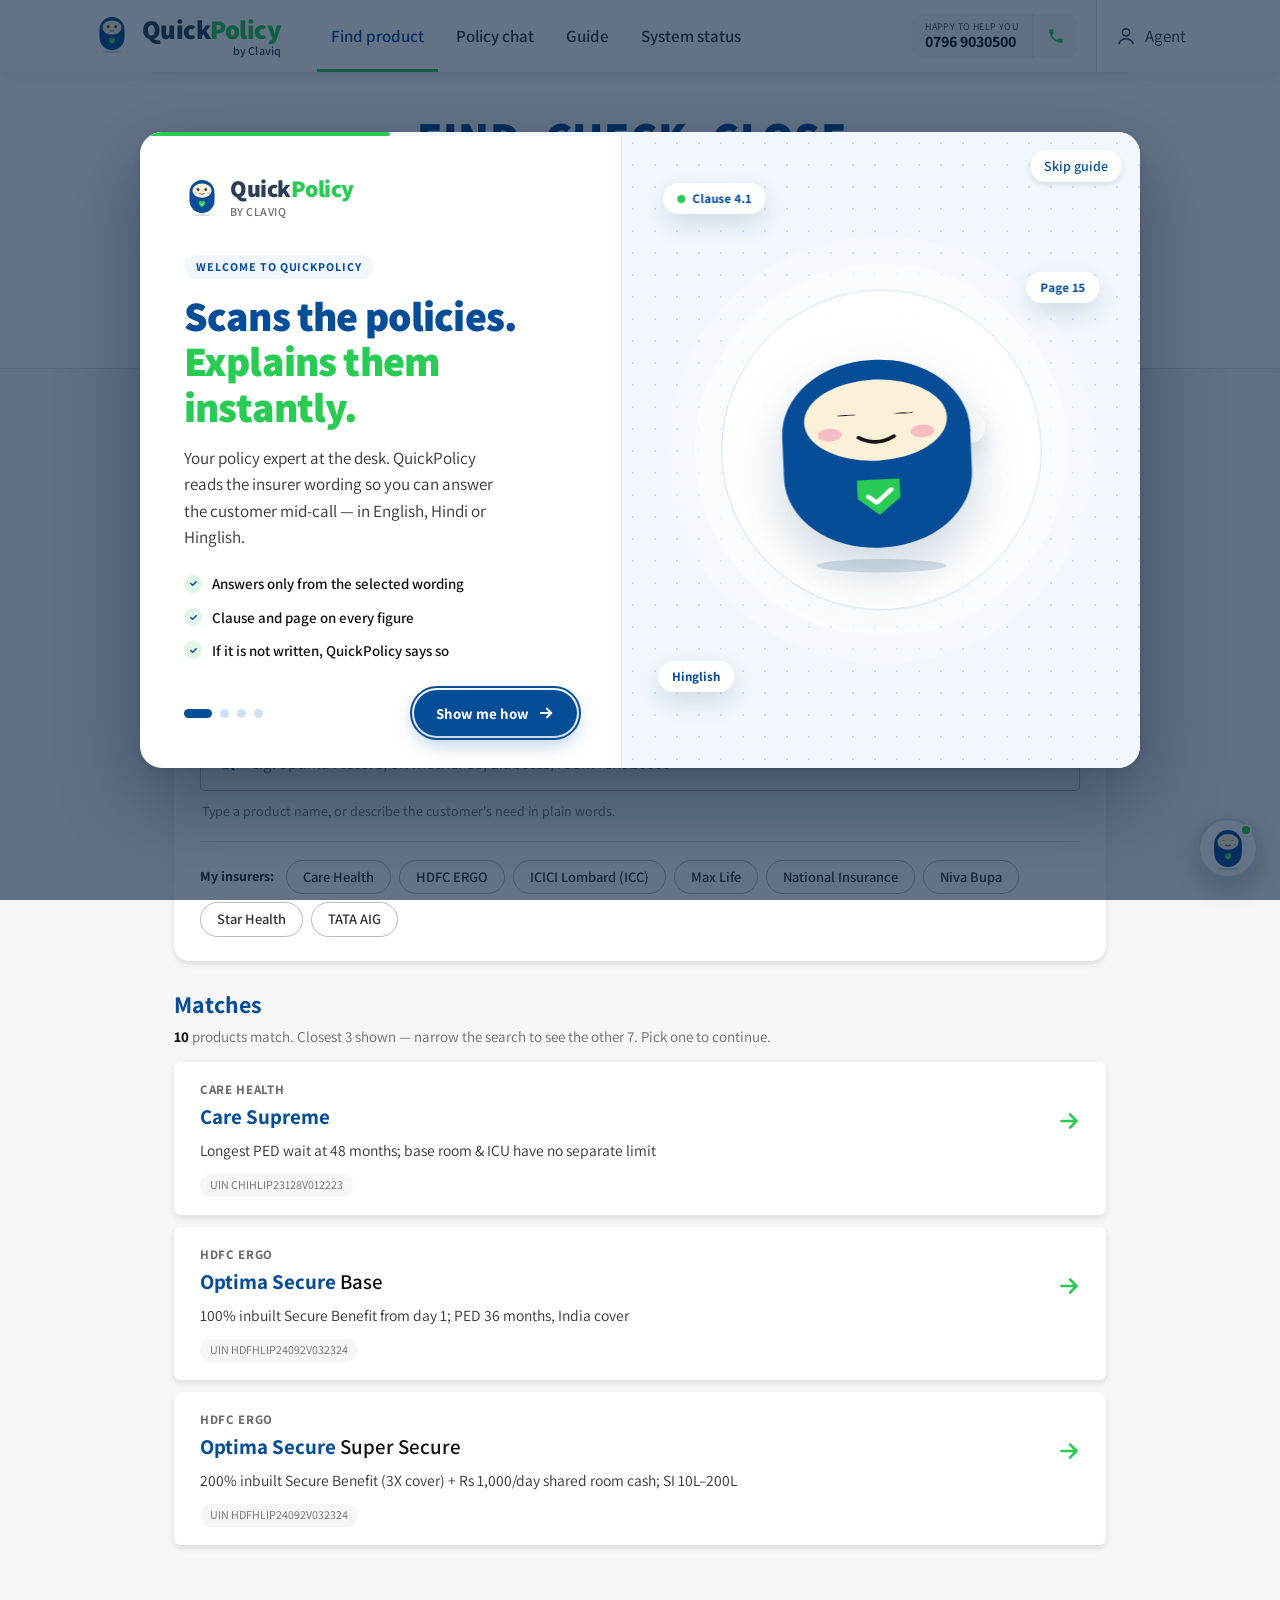
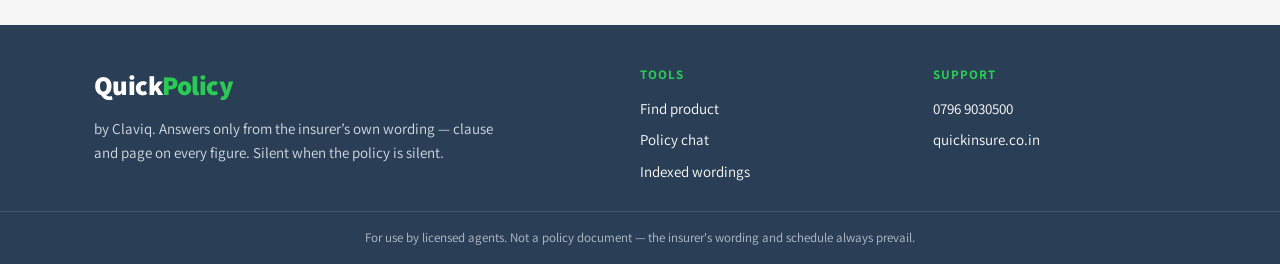
==== commit 0537e425: "Ship QuickPolicy branding, first-run guide, avatar, and mobile chat. Rename the product, add Motion-" ====
--- a/web/index.html
+++ b/web/index.html
@@ -4,11 +4,14 @@
 <meta charset="utf-8">
 <meta name="viewport" content="width=device-width, initial-scale=1">
 <meta name="theme-color" content="#ffffff">
-<title>Agent Copilot — Quickinsure</title>
+<title>QuickPolicy by Claviq</title>
 <link rel="preconnect" href="https://fonts.googleapis.com">
 <link rel="preconnect" href="https://fonts.gstatic.com" crossorigin>
 <link href="https://fonts.googleapis.com/css2?family=Assistant:wght@400;500;600;700;800&family=Noto+Sans+Devanagari:wght@400;600;700&display=swap" rel="stylesheet">
 <link rel="stylesheet" href="styles.css">
+<link rel="stylesheet" href="guide.css">
+<link rel="stylesheet" href="avatar.css">
+<link rel="icon" href="favicon.svg" type="image/svg+xml">
 </head>
 <body>
 
@@ -16,21 +19,18 @@
 
 <header class="site-header">
   <div class="site-header__inner">
-    <a class="brand" href="/" aria-label="Quickinsure Agent Copilot, home">
-      <svg class="brand__mark" width="30" height="22" viewBox="0 0 30 22" aria-hidden="true">
-        <path d="M0 2h18l-4 5H3z" fill="#2acb55"/>
-        <path d="M6 10h13l-4 5H9z" fill="#2acb55"/>
-        <path d="M22 0h8l-12 22h-8z" fill="#064d98" opacity=".9"/>
-      </svg>
+    <a class="brand" href="/" aria-label="QuickPolicy by Claviq, home">
+      <span class="brand__avatar" data-qpa="mark" data-qpa-track data-qpa-hop></span>
       <span class="brand__text">
-        <span class="brand__word">Quick<span>insure</span></span>
-        <span class="brand__tag">Agent copilot</span>
+        <span class="brand__word">Quick<span>Policy</span></span>
+        <span class="brand__tag">by Claviq</span>
       </span>
     </a>
 
     <nav class="site-nav" aria-label="Main">
       <a href="/" aria-current="page">Find product</a>
       <a href="simple.html">Policy chat</a>
+      <a href="/?guide" data-guide-open>Guide</a>
       <a href="/api/status" target="_blank" rel="noopener">System status</a>
     </nav>
 
@@ -55,8 +55,8 @@
 <section class="hero" aria-labelledby="hero-title">
   <div class="hero__inner">
     <h1 id="hero-title" class="hero__title">Find. Check. Close.</h1>
-    <p class="hero__pill">Scans the PDF in under 3 seconds</p>
-    <p class="hero__line">Plain answer first — then the exact clause, page and rule number underneath.</p>
+    <p class="hero__pill">Scans the policies in under 3 seconds</p>
+    <p class="hero__line">QuickPolicy reads the wording and explains it in plain words — clause and page on every answer.</p>
     <ol class="steps" aria-label="How it works">
       <li><span class="step-badge"><b>1</b><i>3</i></span>Pick the exact product</li>
       <li><span class="step-badge"><b>2</b><i>3</i></span>Ask in English, Hindi or Hinglish</li>
@@ -68,36 +68,33 @@
 <main id="main">
   <div class="notes">
     <p class="fixture-note fixture-note--ok">
-      <b>Policy wordings, read page by page.</b>
-      <span>Every value carries the page and clause it came from. If the wording does not say it, the copilot says so.</span>
+      <b>Fine print, in plain words.</b>
+      <span>Answers only from the selected wording. Clause and page on every figure. If it is not written, QuickPolicy says so.</span>
     </p>
     <div id="catalogue-note"></div>
   </div>
 
-  <section class="upload panel" aria-labelledby="upload-title">
-    <div class="panel__head">
-      <h2 id="upload-title" class="panel__title">Or drop a policy PDF</h2>
-      <p class="panel__sub">Hybrid RAG indexes the wording (semantic + keyword). Target: under 10 seconds when the models are warm. Then ask like any other product.</p>
-    </div>
-    <div class="panel__body">
-      <label class="upload-zone" id="upload-zone" for="pdf-file">
-        <input id="pdf-file" type="file" accept="application/pdf,.pdf" hidden>
-        <span class="upload-zone__icon" aria-hidden="true">
-          <svg width="28" height="28" viewBox="0 0 24 24" fill="none" stroke="currentColor" stroke-width="2"><path d="M12 3v12"/><path d="m7 8 5-5 5 5"/><path d="M5 21h14"/></svg>
-        </span>
-        <span class="upload-zone__title">Upload insurer wording PDF</span>
-        <span class="upload-zone__hint">Drag and drop, or click to browse · text PDFs only · max 60 pages</span>
-      </label>
-      <div class="upload-meta">
-        <label class="upload-field">Insurer
-          <input id="upload-insurer" type="text" placeholder="e.g. Star Health" autocomplete="organization">
-        </label>
-        <label class="upload-field">Product name
-          <input id="upload-product" type="text" placeholder="e.g. Family Health Optima" autocomplete="off">
-        </label>
+  <section class="drop" aria-label="Add a policy PDF">
+    <label class="drop__bar" id="upload-zone" for="pdf-file">
+      <input id="pdf-file" type="file" accept="application/pdf,.pdf" hidden>
+      <span class="drop__icon" aria-hidden="true">
+        <svg class="drop__glyph" width="20" height="20" viewBox="0 0 24 24" fill="none" stroke="currentColor" stroke-width="2.2" stroke-linecap="round" stroke-linejoin="round"><path d="M14 3H7a2 2 0 0 0-2 2v14a2 2 0 0 0 2 2h10a2 2 0 0 0 2-2V8z"/><path d="M14 3v5h5"/><path d="M12 17v-6"/><path d="m9.5 13.5 2.5-2.5 2.5 2.5"/></svg>
+        <svg class="drop__done" width="20" height="20" viewBox="0 0 24 24" fill="none" stroke="currentColor" stroke-width="3" stroke-linecap="round" stroke-linejoin="round"><path d="m5 12 5 5 9-10"/></svg>
+      </span>
+      <span class="drop__text">
+        <b>Have the policy PDF?</b>
+        <span class="upload-status" id="upload-status" role="status" aria-live="polite">Drop it here — QuickPolicy reads it in seconds.</span>
+      </span>
+      <span class="drop__cta">Add PDF</span>
+      <i class="drop__progress" aria-hidden="true"></i>
+    </label>
+    <details class="drop__name">
+      <summary>Name it</summary>
+      <div class="drop__fields">
+        <input id="upload-insurer" type="text" placeholder="Insurer" aria-label="Insurer" autocomplete="organization">
+        <input id="upload-product" type="text" placeholder="Product name" aria-label="Product name" autocomplete="off">
       </div>
-      <p class="upload-status" id="upload-status" role="status" aria-live="polite"></p>
-    </div>
+    </details>
   </section>
 
   <section class="search panel" aria-labelledby="search-title">
@@ -132,8 +129,8 @@
 <footer class="site-footer">
   <div class="site-footer__inner">
     <div class="site-footer__brand">
-      <span class="brand__word brand__word--light">Quick<span>insure</span></span>
-      <p>Agent copilot. Answers come only from the insurer's own policy wording, with the page and clause number next to every figure.</p>
+      <span class="brand__word brand__word--light">Quick<span>Policy</span></span>
+      <p>by Claviq. Answers only from the insurer’s own wording — clause and page on every figure. Silent when the policy is silent.</p>
     </div>
     <div class="site-footer__col">
       <h3>Tools</h3>
@@ -150,10 +147,14 @@
   <p class="site-footer__legal">For use by licensed agents. Not a policy document — the insurer's wording and schedule always prevail.</p>
 </footer>
 
-<a class="fab" href="simple.html" aria-label="Open policy chat">
-  <svg width="26" height="26" viewBox="0 0 24 24" fill="none" stroke="currentColor" stroke-width="2" stroke-linejoin="round" aria-hidden="true"><path d="M4 5h16v11H9l-5 4z"/></svg>
+<a class="fab fab--avatar" href="simple.html" aria-label="Open policy chat">
+  <span data-qpa="mark" data-qpa-track data-qpa-hop></span>
+  <span class="fab__ping" aria-hidden="true"></span>
 </a>
 
 <script src="app.js"></script>
+<script src="vendor/motion.js"></script>
+<script src="avatar.js"></script>
+<script src="guide.js"></script>
 </body>
 </html>
--- a/web/styles.css
+++ b/web/styles.css
@@ -1,4 +1,4 @@
-/* Claviq Agent Copilot — Quickinsure skin
+/* QuickPolicy by Claviq — Quickinsure skin
    Tokens measured from quickinsure.co.in. See DESIGN.md. */
 
 :root {
@@ -336,74 +336,135 @@
 
 /* ── search ──────────────────────────────────────────────── */
 
-.upload { margin-bottom: 18px; }
-
-.upload-zone {
-  display: flex;
-  flex-direction: column;
+/* ── slim PDF drop bar ────────────────────────────────────── */
+
+.drop { position: relative; margin-bottom: 22px; }
+
+.drop__bar {
+  position: relative;
+  display: flex;
   align-items: center;
-  gap: 6px;
-  padding: 28px 18px;
-  border: 1.5px dashed var(--qi-line-strong);
-  border-radius: var(--qi-r-row);
-  background: var(--qi-surface-2);
+  gap: 14px;
+  padding: 10px 10px 10px 12px;
+  border-radius: var(--qi-r-pill);
+  background: var(--qi-surface);
+  border: 1px solid var(--qi-line);
+  box-shadow: var(--qi-shadow);
   cursor: pointer;
-  text-align: center;
-  transition: border-color var(--qi-fast), background var(--qi-fast);
-}
-.upload-zone:hover,
-.upload-zone--drag {
+  overflow: hidden;
+  transition: border-color var(--qi-fast), box-shadow var(--qi-lift), transform var(--qi-lift);
+}
+.drop__bar:hover { border-color: var(--qi-tint-line); box-shadow: var(--qi-shadow-lift); transform: translateY(-1px); }
+.drop__bar:focus-within { border-color: var(--qi-navy); }
+.drop__bar.upload-zone--drag {
   border-color: var(--qi-navy);
   background: var(--qi-tint);
-}
-.upload-zone__icon { color: var(--qi-navy); margin-bottom: 4px; }
-.upload-zone__title { font-size: 17px; font-weight: 700; color: var(--qi-ink-strong); }
-.upload-zone__hint { font-size: 14px; color: var(--qi-muted); }
-
-.upload-meta {
+  box-shadow: 0 0 0 4px rgba(6, 77, 152, 0.12), var(--qi-shadow-lift);
+  transform: scale(1.01);
+}
+
+.drop__icon {
+  flex: none;
+  position: relative;
+  width: 42px;
+  height: 42px;
   display: grid;
-  grid-template-columns: 1fr 1fr;
-  gap: 12px;
-  margin-top: 16px;
-}
-.upload-field {
-  display: flex;
-  flex-direction: column;
-  gap: 6px;
+  place-items: center;
+  border-radius: 50%;
+  background: var(--qi-tint);
+  color: var(--qi-navy);
+  transition: background var(--qi-lift), color var(--qi-lift), transform var(--qi-lift);
+}
+.drop__icon svg { grid-area: 1 / 1; transition: opacity var(--qi-fast), transform var(--qi-lift); }
+.drop__done { opacity: 0; transform: scale(0.4); }
+.drop__bar:hover .drop__icon { transform: rotate(-6deg) scale(1.05); }
+
+.drop__text { flex: 1; min-width: 0; display: flex; flex-direction: column; line-height: 1.3; }
+.drop__text b { font-size: 15.5px; color: var(--qi-ink-strong); }
+
+.drop__cta {
+  flex: none;
+  padding: 10px 18px;
+  border-radius: var(--qi-r-pill);
+  background: var(--qi-slate);
+  color: var(--qi-green);
   font-size: 13px;
-  font-weight: 700;
-  letter-spacing: 0.04em;
+  font-weight: 800;
+  letter-spacing: 0.06em;
   text-transform: uppercase;
+  transition: background var(--qi-fast);
+}
+.drop__bar:hover .drop__cta { background: var(--qi-slate-2); }
+
+.drop__progress {
+  position: absolute;
+  left: 0;
+  bottom: 0;
+  height: 3px;
+  width: 0;
+  background: var(--qi-green);
+  opacity: 0;
+}
+
+.upload-status {
+  font-size: 13.5px;
   color: var(--qi-muted);
-}
-.upload-field input {
-  font: inherit;
-  font-size: 16px;
-  font-weight: 500;
-  text-transform: none;
-  letter-spacing: normal;
-  color: var(--qi-ink);
-  height: 46px;
-  padding: 0 12px;
-  border: 1px solid var(--qi-line-strong);
-  border-radius: var(--qi-r-input);
-}
-.upload-field input:focus {
-  outline: 0;
-  border-color: var(--qi-navy);
-  box-shadow: 0 0 0 3px rgba(6, 77, 152, 0.14);
-}
-
-.upload-status {
-  margin: 14px 0 0;
-  font-size: 14.5px;
-  color: var(--qi-muted);
-  min-height: 1.2em;
-}
-.upload-status--ok { color: var(--qi-ink-strong); }
+  white-space: nowrap;
+  overflow: hidden;
+  text-overflow: ellipsis;
+}
+.upload-status--ok { color: var(--qi-ink); }
 .upload-status--ok b { color: var(--qi-navy); }
 .upload-status--err { color: var(--qi-warn); }
 .upload-status--busy { color: var(--qi-navy); font-weight: 600; }
+
+/* busy: icon pulses, progress creeps */
+.drop[aria-busy="true"] .drop__icon { animation: drop-pulse 1.2s ease-in-out infinite; }
+.drop[aria-busy="true"] .drop__progress { opacity: 1; animation: drop-creep 9s cubic-bezier(0.16, 1, 0.3, 1) forwards; }
+.drop[aria-busy="true"] .drop__cta { opacity: 0.5; }
+@keyframes drop-pulse { 50% { box-shadow: 0 0 0 7px rgba(6, 77, 152, 0.1); } }
+@keyframes drop-creep { from { width: 0; } to { width: 88%; } }
+
+/* done: green tick morphs in */
+.drop--done .drop__icon { background: var(--qi-green); color: #fff; }
+.drop--done .drop__glyph { opacity: 0; transform: scale(0.4); }
+.drop--done .drop__done { opacity: 1; transform: none; }
+.drop--done .drop__progress { opacity: 1; width: 100%; transition: width 300ms ease-out, opacity 600ms 900ms; opacity: 0; }
+
+.drop__name {
+  position: absolute;
+  right: 22px;
+  top: calc(100% + 4px);
+  font-size: 12.5px;
+}
+.drop__name summary {
+  list-style: none;
+  cursor: pointer;
+  color: var(--qi-muted);
+  font-weight: 600;
+}
+.drop__name summary::-webkit-details-marker { display: none; }
+.drop__name summary::after { content: " +"; }
+.drop__name[open] summary::after { content: " −"; }
+.drop__name summary:hover { color: var(--qi-navy); }
+.drop__name[open] { position: static; margin: 10px 0 0; text-align: right; }
+.drop__fields { display: flex; gap: 8px; margin-top: 8px; }
+.drop__fields input {
+  flex: 1;
+  min-width: 0;
+  font: inherit;
+  font-size: 14.5px;
+  height: 40px;
+  padding: 0 16px;
+  border: 1px solid var(--qi-line);
+  border-radius: var(--qi-r-pill);
+  background: var(--qi-surface);
+}
+.drop__fields input:focus { outline: 0; border-color: var(--qi-navy); box-shadow: 0 0 0 3px rgba(6, 77, 152, 0.12); }
+
+@media (prefers-reduced-motion: reduce) {
+  .drop[aria-busy="true"] .drop__icon, .drop[aria-busy="true"] .drop__progress { animation: none; }
+}
 
 .card--upload { border-left-color: var(--qi-green); }
 .badge-upload {
@@ -423,7 +484,8 @@
 .search { margin-bottom: 28px; }
 
 @media (max-width: 640px) {
-  .upload-meta { grid-template-columns: 1fr; }
+  .drop__cta { padding: 10px 14px; }
+  .drop__fields { flex-direction: column; }
 }
 
 .search__field {
--- a/web/guide.css
+++ b/web/guide.css
@@ -0,0 +1,455 @@
+/* QuickPolicy first-run guide — Quickinsure tokens from styles.css. */
+
+.qpg {
+  position: fixed;
+  inset: 0;
+  z-index: 1000;
+  display: grid;
+  place-items: center;
+  padding: 16px;
+  background: rgba(4, 28, 58, 0.62);
+  opacity: 0;
+}
+
+.qpg__panel {
+  position: relative;
+  width: min(1000px, 100%);
+  min-height: 560px;
+  display: grid;
+  grid-template-columns: 1fr 1.08fr;
+  background: var(--qi-surface);
+  border-radius: 22px;
+  box-shadow: 0 30px 80px rgba(2, 20, 45, 0.35), 0 2px 6px rgba(2, 20, 45, 0.12);
+  overflow: hidden;
+  opacity: 0;
+}
+
+.qpg__progress {
+  position: absolute;
+  inset: 0 0 auto 0;
+  height: 4px;
+  background: var(--qi-tint);
+  z-index: 3;
+}
+.qpg__progress i {
+  display: block;
+  height: 100%;
+  width: 0;
+  background: var(--qi-green);
+  border-radius: 0 4px 4px 0;
+}
+
+.qpg__skip {
+  position: absolute;
+  top: 18px;
+  right: 18px;
+  z-index: 4;
+  border: 0;
+  background: rgba(255, 255, 255, 0.9);
+  color: var(--qi-navy);
+  font: 600 14px/1 var(--qi-font);
+  padding: 9px 14px;
+  border-radius: var(--qi-r-pill);
+  cursor: pointer;
+  box-shadow: var(--qi-shadow);
+  transition: background var(--qi-fast), transform var(--qi-fast);
+}
+.qpg__skip:hover { background: #fff; transform: translateY(-1px); }
+
+/* ── copy column ─────────────────────────────── */
+
+.qpg__copy {
+  position: relative;
+  display: flex;
+  flex-direction: column;
+  padding: 44px 44px 32px;
+}
+
+.qpg__brand {
+  display: flex;
+  align-items: center;
+  gap: 10px;
+  margin-bottom: 36px;
+}
+.qpg__brand .brand__word { font-size: 24px; }
+.qpg__brand .brand__avatar { margin: 0; }
+.qpg__brand small {
+  font: 600 12px/1 var(--qi-font);
+  color: var(--qi-muted);
+  letter-spacing: 0.04em;
+  text-transform: uppercase;
+  margin-top: 6px;
+}
+
+.qpg__slide { flex: 1; }
+
+.qpg__kicker {
+  display: inline-block;
+  margin: 0 0 14px;
+  padding: 6px 12px;
+  border-radius: var(--qi-r-pill);
+  background: var(--qi-tint);
+  color: var(--qi-navy);
+  font: 700 12px/1 var(--qi-font);
+  letter-spacing: 0.08em;
+  text-transform: uppercase;
+}
+
+.qpg__title {
+  margin: 0 0 16px;
+  color: var(--qi-navy);
+  font: 800 clamp(30px, 3.4vw, 42px)/1.08 var(--qi-font);
+  letter-spacing: -0.02em;
+}
+.qpg__title em {
+  font-style: normal;
+  color: var(--qi-green);
+}
+
+.qpg__body {
+  margin: 0 0 22px;
+  max-width: 40ch;
+  color: var(--qi-ink);
+  font-size: 17px;
+  line-height: 1.55;
+}
+
+.qpg__points {
+  list-style: none;
+  margin: 0;
+  padding: 0;
+  display: grid;
+  gap: 10px;
+}
+.qpg__points li {
+  display: flex;
+  align-items: center;
+  gap: 10px;
+  color: var(--qi-ink-strong);
+  font-weight: 600;
+  font-size: 15px;
+}
+.qpg__points li::before {
+  content: "";
+  flex: none;
+  width: 18px;
+  height: 18px;
+  border-radius: 50%;
+  background: var(--qi-green-soft) url("data:image/svg+xml,%3Csvg xmlns='http://www.w3.org/2000/svg' viewBox='0 0 24 24' fill='none' stroke='%23064d98' stroke-width='3.2' stroke-linecap='round' stroke-linejoin='round'%3E%3Cpath d='m6 12 4 4 8-8'/%3E%3C/svg%3E") center/11px no-repeat;
+}
+
+.qpg__foot {
+  display: flex;
+  align-items: center;
+  justify-content: space-between;
+  gap: 16px;
+  margin-top: 28px;
+}
+
+.qpg__dots { display: flex; gap: 8px; }
+.qpg__dot {
+  width: 9px;
+  height: 9px;
+  padding: 0;
+  border: 0;
+  border-radius: 9px;
+  background: var(--qi-tint-line);
+  cursor: pointer;
+}
+.qpg__dot[aria-current="step"] { background: var(--qi-navy); }
+
+.qpg__nav { display: flex; gap: 10px; }
+
+.qpg__btn {
+  border: 0;
+  cursor: pointer;
+  font: 700 15px/1 var(--qi-font);
+  padding: 14px 22px;
+  border-radius: var(--qi-r-pill);
+  transition: background var(--qi-fast), box-shadow var(--qi-lift), transform var(--qi-lift);
+}
+.qpg__btn--ghost { background: transparent; color: var(--qi-navy); }
+.qpg__btn--ghost:hover { background: var(--qi-tint); }
+.qpg__btn--ghost[hidden] { display: none; }
+.qpg__btn--primary {
+  display: inline-flex;
+  align-items: center;
+  gap: 8px;
+  background: var(--qi-navy);
+  color: #fff;
+  box-shadow: 0 8px 20px rgba(6, 77, 152, 0.28);
+}
+.qpg__btn--primary:hover { background: var(--qi-navy-ink); transform: translateY(-2px); box-shadow: 0 12px 26px rgba(6, 77, 152, 0.34); }
+.qpg__btn--primary svg { transition: transform var(--qi-lift); }
+.qpg__btn--primary:hover svg { transform: translateX(3px); }
+/* Quickinsure "CONTINUE": bold uppercase green on slate */
+.qpg__btn--go {
+  background: var(--qi-slate);
+  color: var(--qi-green);
+  text-transform: uppercase;
+  letter-spacing: 0.06em;
+  box-shadow: 0 8px 20px rgba(42, 63, 85, 0.3);
+}
+.qpg__btn--go:hover { background: var(--qi-slate-2); }
+
+/* ── stage column ────────────────────────────── */
+
+.qpg__stage {
+  position: relative;
+  overflow: hidden;
+  background-color: var(--qi-tint);
+  background-image: radial-gradient(var(--qi-tint-line) 1.2px, transparent 1.2px);
+  background-size: 22px 22px;
+  border-left: 1px solid var(--qi-tint-line);
+}
+.qpg__scene {
+  position: absolute;
+  inset: 0;
+  display: grid;
+  place-items: center;
+}
+.qpg__layer { will-change: transform; }
+
+.qpg-card {
+  background: #fff;
+  border-radius: var(--qi-r-card);
+  box-shadow: 0 14px 36px rgba(6, 50, 100, 0.14), 0 1px 3px rgba(6, 50, 100, 0.08);
+}
+
+.qpg-chip {
+  position: absolute;
+  display: inline-flex;
+  align-items: center;
+  gap: 7px;
+  padding: 9px 14px;
+  border-radius: var(--qi-r-pill);
+  background: #fff;
+  color: var(--qi-navy);
+  font: 700 13px/1 var(--qi-font);
+  box-shadow: 0 10px 24px rgba(6, 50, 100, 0.14);
+  white-space: nowrap;
+}
+.qpg-chip b {
+  width: 8px;
+  height: 8px;
+  border-radius: 50%;
+  background: var(--qi-green);
+}
+
+/* welcome */
+.qpg-hero { position: relative; z-index: 1; }
+.qpg-bot {
+  width: 240px;
+  height: 262px;
+  filter: drop-shadow(0 22px 26px rgba(6, 50, 100, 0.2));
+}
+.qpg-halo {
+  position: absolute;
+  width: 320px;
+  height: 320px;
+  border-radius: 50%;
+  background: #fff;
+  border: 1px solid var(--qi-tint-line);
+  box-shadow: 0 0 0 26px rgba(255, 255, 255, 0.5), 0 0 0 54px rgba(255, 255, 255, 0.28);
+}
+.qpg [hidden] { display: none !important; }
+.qpg-wait { display: flex; align-items: center; gap: 10px; }
+
+/* pick */
+.qpg-pick { width: min(380px, 84%); display: grid; gap: 12px; }
+.qpg-search {
+  display: flex;
+  align-items: center;
+  gap: 10px;
+  padding: 15px 18px;
+  font: 600 17px/1 var(--qi-font);
+  color: var(--qi-ink-strong);
+}
+.qpg-search svg { color: var(--qi-navy); flex: none; }
+.qpg-caret {
+  display: inline-block;
+  width: 2px;
+  height: 20px;
+  margin-left: 1px;
+  background: var(--qi-navy);
+  vertical-align: middle;
+}
+.qpg-row {
+  position: relative;
+  display: flex;
+  align-items: center;
+  justify-content: space-between;
+  gap: 12px;
+  padding: 14px 18px;
+  border: 2px solid transparent;
+  transition: border-color 220ms ease;
+}
+.qpg-row__name { font-weight: 700; color: var(--qi-navy); }
+.qpg-row__meta { font-size: 13px; color: var(--qi-muted); }
+.qpg-row__tick {
+  width: 26px;
+  height: 26px;
+  border-radius: 50%;
+  border: 2px solid var(--qi-tint-line);
+  display: grid;
+  place-items: center;
+  color: #fff;
+  flex: none;
+}
+.qpg-row.is-picked { border-color: var(--qi-green); }
+.qpg-row.is-picked .qpg-row__tick { background: var(--qi-green); border-color: var(--qi-green); }
+
+/* ask */
+.qpg-chat { width: min(400px, 88%); display: grid; gap: 12px; }
+.qpg-bubble {
+  max-width: 86%;
+  padding: 13px 16px;
+  border-radius: 18px;
+  font-size: 15px;
+  line-height: 1.45;
+}
+.qpg-bubble--me {
+  justify-self: end;
+  background: var(--qi-navy);
+  color: #fff;
+  border-bottom-right-radius: 6px;
+  min-height: 46px;
+}
+.qpg-bubble--ai {
+  justify-self: start;
+  background: #fff;
+  color: var(--qi-ink-strong);
+  border-bottom-left-radius: 6px;
+  box-shadow: 0 12px 30px rgba(6, 50, 100, 0.13);
+}
+.qpg-bubble--ai strong { color: var(--qi-navy); }
+.qpg-typing { display: inline-flex; gap: 5px; padding: 4px 2px; }
+.qpg-typing i { width: 7px; height: 7px; border-radius: 50%; background: var(--qi-navy); opacity: 0.35; }
+.qpg-clause {
+  padding: 14px 16px;
+  border-left: 4px solid var(--qi-green);
+  font-size: 13.5px;
+  line-height: 1.5;
+}
+.qpg-clause__ref {
+  display: flex;
+  gap: 8px;
+  margin-bottom: 6px;
+  font: 700 12px/1 var(--qi-font);
+  color: var(--qi-navy);
+  text-transform: uppercase;
+  letter-spacing: 0.04em;
+}
+.qpg-clause__ref span { padding: 5px 8px; background: var(--qi-tint); border-radius: 6px; }
+.qpg-clause q { color: var(--qi-ink); }
+.qpg-date {
+  justify-self: start;
+  display: inline-flex;
+  align-items: center;
+  gap: 8px;
+  padding: 9px 14px;
+  border-radius: var(--qi-r-pill);
+  background: var(--qi-slate);
+  color: #fff;
+  font: 700 13px/1 var(--qi-font);
+}
+.qpg-date b { color: var(--qi-green); }
+
+/* close */
+.qpg-close { width: min(390px, 86%); display: grid; gap: 14px; }
+.qpg-swap { position: relative; height: 74px; }
+.qpg-swap .qpg-row { position: absolute; inset: 0; }
+.qpg-row--old .qpg-row__name { color: var(--qi-muted); text-decoration: line-through; }
+.qpg-badge {
+  padding: 5px 9px;
+  border-radius: 6px;
+  font: 700 11px/1 var(--qi-font);
+  text-transform: uppercase;
+  letter-spacing: 0.05em;
+}
+.qpg-badge--warn { background: var(--qi-warn-bg); color: var(--qi-warn); }
+.qpg-badge--ok { background: var(--qi-green-soft); color: var(--qi-navy); }
+.qpg-kit { padding: 18px; }
+.qpg-kit__head {
+  display: flex;
+  align-items: center;
+  justify-content: space-between;
+  margin-bottom: 12px;
+  font: 700 14px/1 var(--qi-font);
+  color: var(--qi-navy);
+}
+.qpg-kit__msg {
+  padding: 12px 14px;
+  border-radius: 12px;
+  background: var(--qi-surface-2);
+  font-size: 14px;
+  line-height: 1.5;
+  color: var(--qi-ink-strong);
+}
+.qpg-kit__msg p { margin: 0 0 6px; }
+.qpg-kit__msg p:last-child { margin: 0; }
+.qpg-copy {
+  margin-top: 12px;
+  display: inline-flex;
+  align-items: center;
+  gap: 8px;
+  padding: 10px 16px;
+  border-radius: var(--qi-r-pill);
+  background: var(--qi-slate);
+  color: var(--qi-green);
+  font: 800 12px/1 var(--qi-font);
+  text-transform: uppercase;
+  letter-spacing: 0.06em;
+}
+
+.qpg-sample {
+  position: absolute;
+  left: 16px;
+  bottom: 14px;
+  font: 600 11px/1 var(--qi-font);
+  color: var(--qi-muted);
+  letter-spacing: 0.04em;
+  text-transform: uppercase;
+}
+
+/* replay link in header */
+.guide-link {
+  border: 0;
+  background: none;
+  cursor: pointer;
+  font: inherit;
+  color: inherit;
+  padding: 0;
+}
+
+@media (max-width: 820px) {
+  .qpg { padding: 0; align-items: end; }
+  .qpg__panel {
+    grid-template-columns: 1fr;
+    grid-template-rows: 300px auto;
+    min-height: 0;
+    max-height: 100dvh;
+    border-radius: 22px 22px 0 0;
+  }
+  .qpg__panel { grid-template-rows: 340px auto; }
+  .qpg__stage { order: -1; border-left: 0; border-bottom: 1px solid var(--qi-tint-line); }
+  .qpg__scene { padding-top: 40px; }
+  .qpg__skip { top: 10px; right: 10px; padding: 8px 12px; font-size: 13px; }
+  .qpg-sample { display: none; }
+  .qpg-chat, .qpg-pick, .qpg-close { gap: 8px; }
+  .qpg-bubble { padding: 10px 13px; font-size: 14px; }
+  .qpg-bubble--me { min-height: 40px; }
+  .qpg-clause { padding: 10px 13px; font-size: 13px; }
+  .qpg-row { padding: 10px 14px; }
+  .qpg-search { padding: 12px 14px; font-size: 16px; }
+  .qpg-kit { padding: 14px; }
+  .qpg-kit__msg { font-size: 13px; padding: 10px 12px; }
+  .qpg-swap { height: 64px; }
+  .qpg__copy { padding: 24px 22px 22px; overflow-y: auto; }
+  .qpg__brand { margin-bottom: 18px; }
+  .qpg__body { font-size: 16px; margin-bottom: 14px; }
+  .qpg__points { display: none; }
+  .qpg-bot { width: 170px; height: 186px; }
+  .qpg-halo { width: 230px; height: 230px; }
+  .qpg-chip--far { display: none; }
+}
--- a/web/avatar.css
+++ b/web/avatar.css
@@ -0,0 +1,35 @@
+/* QuickPolicy avatar — sizing per placement. Motion lives in avatar.js. */
+
+[data-qpa] { display: inline-block; flex: none; line-height: 0; }
+.qpa { display: block; width: 100%; height: 100%; overflow: visible; }
+
+.brand__avatar { width: 36px; height: 40px; margin: -4px 8px 0 0; }
+.brand .brand__avatar svg { margin-top: 0; }
+
+.fab--avatar {
+  background: #fff;
+  border: 2px solid var(--qi-tint-line, #cfe0f2);
+  box-shadow: 0 10px 26px rgba(6, 50, 100, 0.22);
+}
+.fab--avatar:hover { background: #fff; }
+.fab--avatar [data-qpa] { width: 40px; height: 44px; margin-top: 2px; }
+.fab__ping {
+  position: absolute;
+  top: 4px;
+  right: 4px;
+  width: 12px;
+  height: 12px;
+  border-radius: 50%;
+  background: #2acb55;
+  border: 2px solid #fff;
+  animation: qpa-ping 2.4s cubic-bezier(0.16, 1, 0.3, 1) infinite;
+}
+@keyframes qpa-ping {
+  0% { box-shadow: 0 0 0 0 rgba(42, 203, 85, 0.55); }
+  70%, 100% { box-shadow: 0 0 0 10px rgba(42, 203, 85, 0); }
+}
+@media (prefers-reduced-motion: reduce) {
+  .fab__ping { animation: none; }
+}
+
+.avatar-mini { width: 30px; height: 33px; }
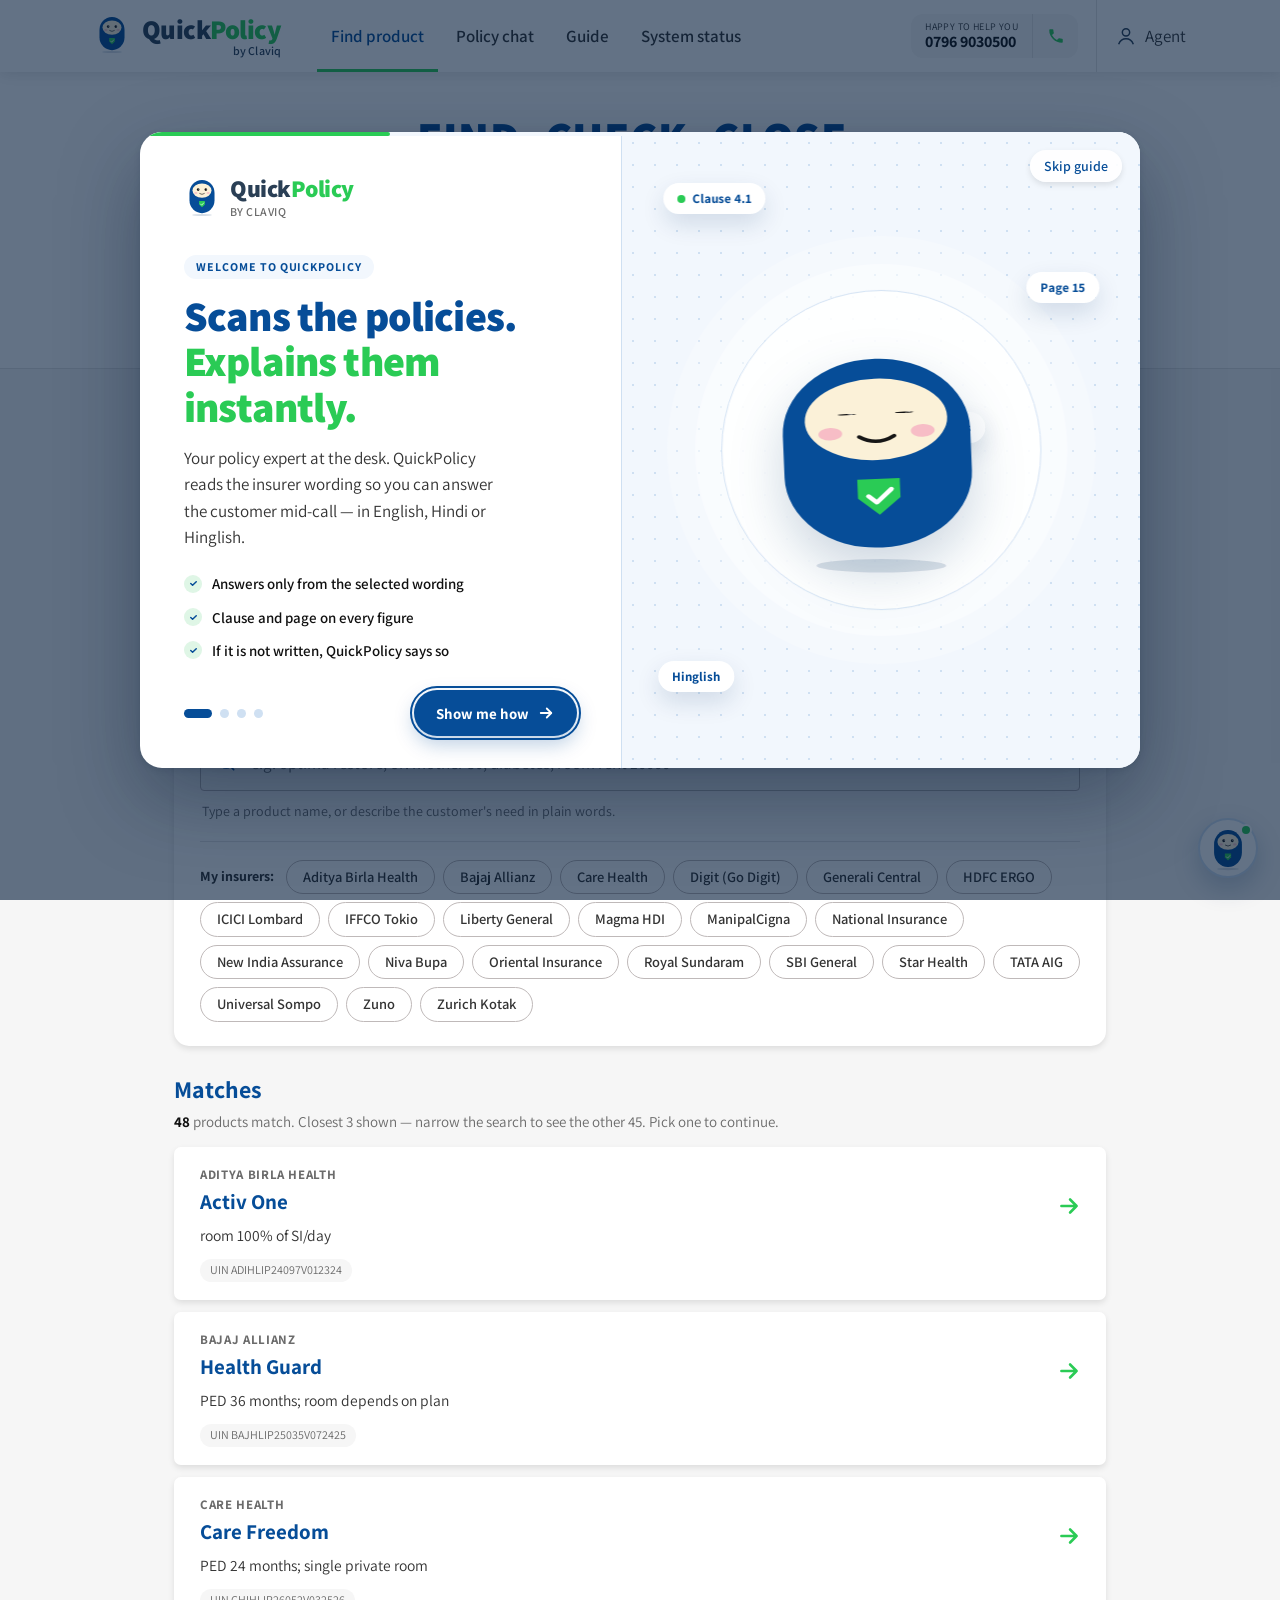
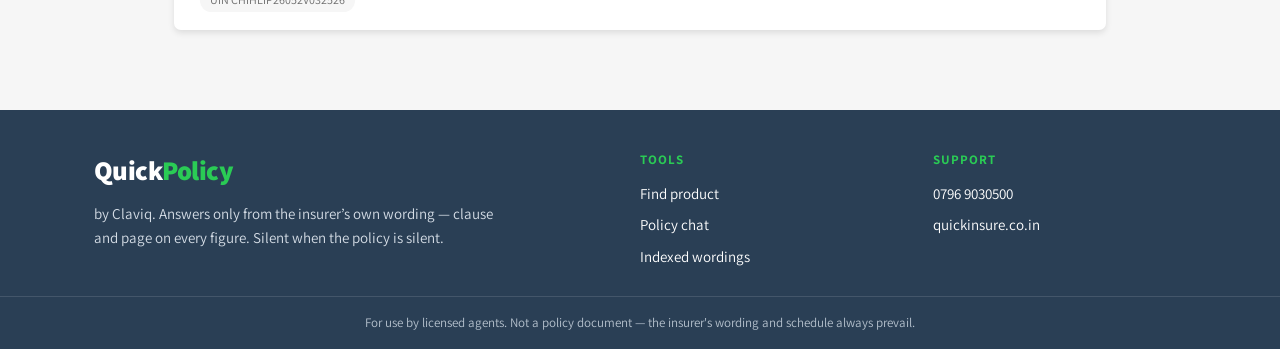
==== commit 146887c8: "Fix the eight-item QuickInsure review: verified quotes, consistent wait ranking, product close kits," ====
--- a/web/index.html
+++ b/web/index.html
@@ -152,7 +152,8 @@
   <span class="fab__ping" aria-hidden="true"></span>
 </a>
 
-<script src="app.js"></script>
+<script src="agent-core.js?v=14"></script>
+<script src="app.js?v=14"></script>
 <script src="vendor/motion.js"></script>
 <script src="avatar.js"></script>
 <script src="guide.js"></script>
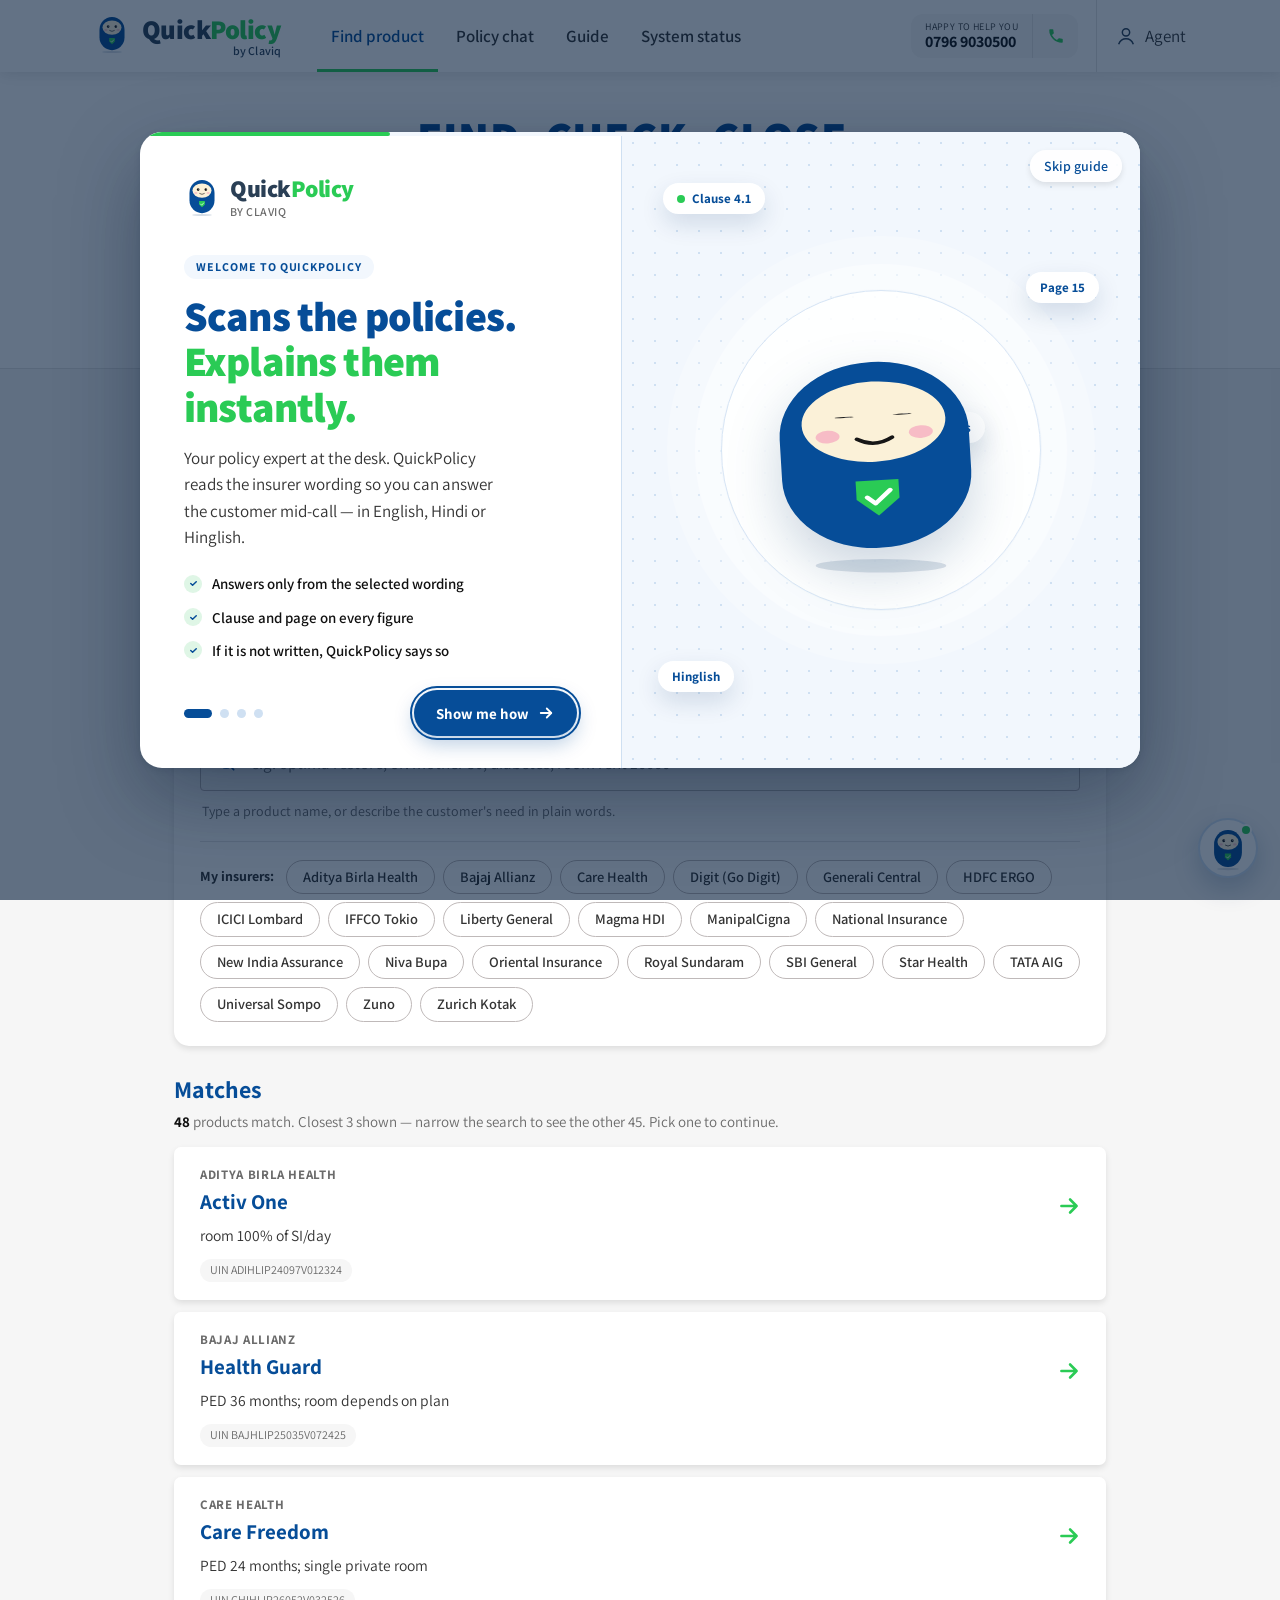
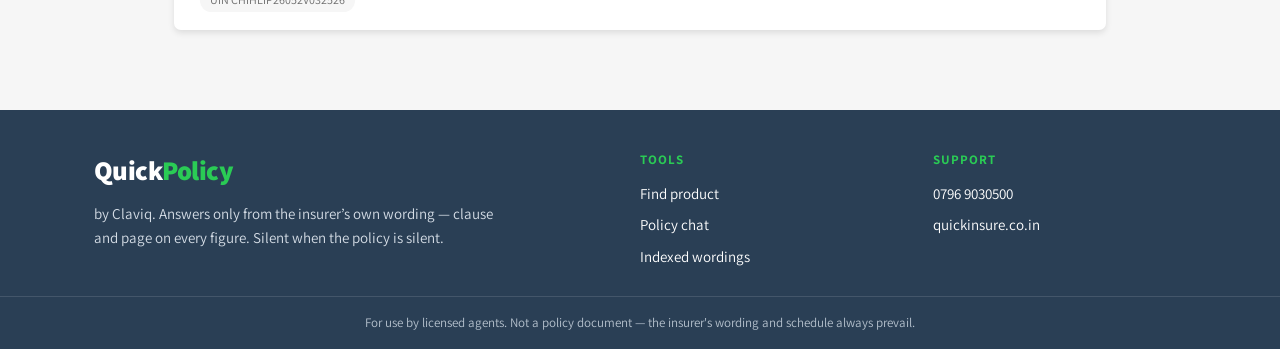
==== commit f4197cdd: "Split close-kit papers into buy vs claim, fix Tata claim-form quote, and drop unqualified shortest o" ====
--- a/web/index.html
+++ b/web/index.html
@@ -1,4 +1,4 @@
-<!doctype html>
+﻿<!doctype html>
 <html lang="en">
 <head>
 <meta charset="utf-8">
@@ -152,8 +152,8 @@
   <span class="fab__ping" aria-hidden="true"></span>
 </a>
 
-<script src="agent-core.js?v=14"></script>
-<script src="app.js?v=14"></script>
+<script src="agent-core.js?v=15"></script>
+<script src="app.js?v=15"></script>
 <script src="vendor/motion.js"></script>
 <script src="avatar.js"></script>
 <script src="guide.js"></script>
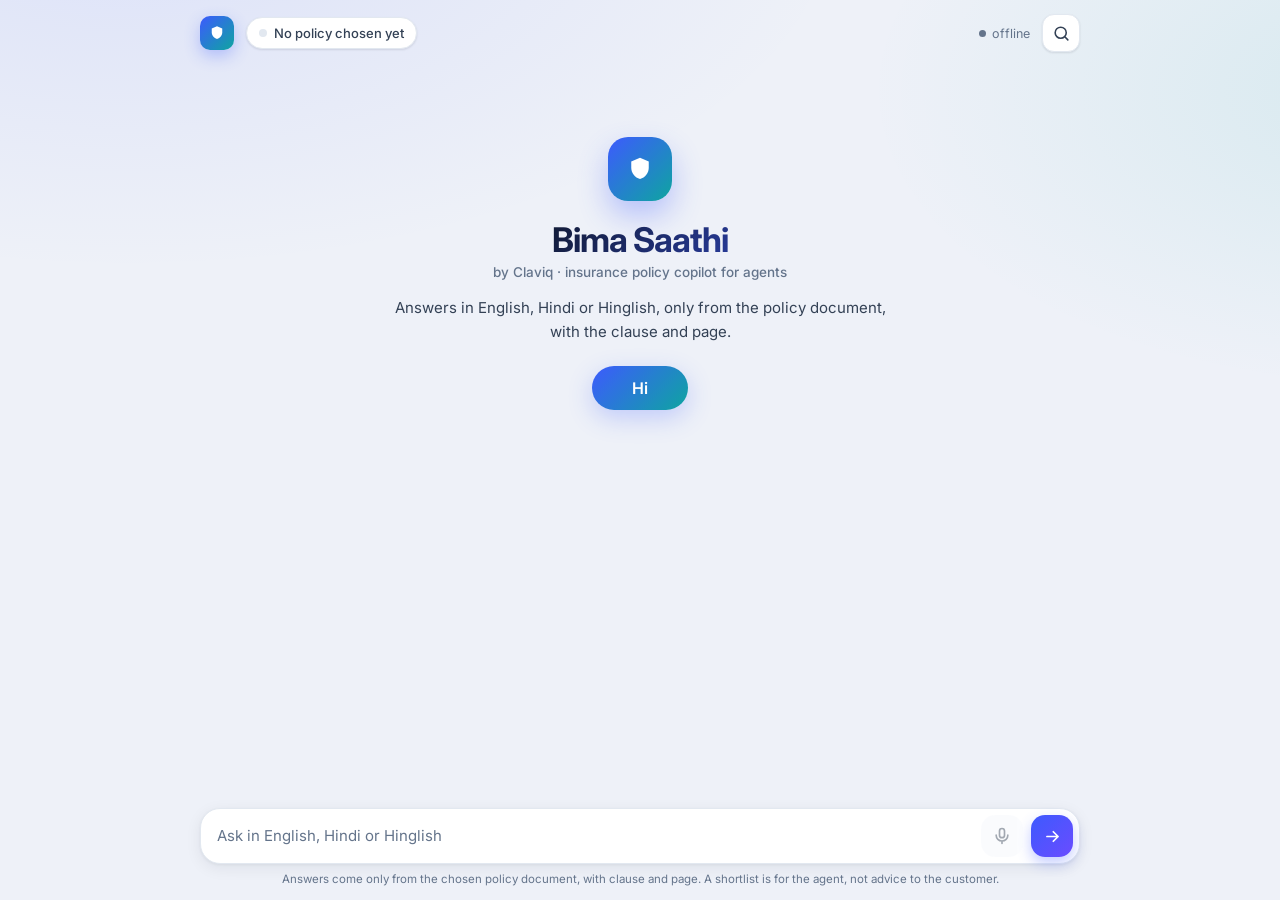
==== commit a216e311: "Answer a question asked before any document is chosen from the nearest document The copilot names th" ====
--- a/web/index.html
+++ b/web/index.html
@@ -1,161 +1,735 @@
-﻿<!doctype html>
+<!doctype html>
 <html lang="en">
 <head>
 <meta charset="utf-8">
-<meta name="viewport" content="width=device-width, initial-scale=1">
-<meta name="theme-color" content="#ffffff">
-<title>QuickPolicy by Claviq</title>
+<meta name="viewport" content="width=device-width, initial-scale=1, viewport-fit=cover">
+<meta name="theme-color" content="#1d2b6b">
+<title>Bima Saathi · Claviq</title>
 <link rel="preconnect" href="https://fonts.googleapis.com">
 <link rel="preconnect" href="https://fonts.gstatic.com" crossorigin>
-<link href="https://fonts.googleapis.com/css2?family=Assistant:wght@400;500;600;700;800&family=Noto+Sans+Devanagari:wght@400;600;700&display=swap" rel="stylesheet">
-<link rel="stylesheet" href="styles.css">
-<link rel="stylesheet" href="guide.css">
-<link rel="stylesheet" href="avatar.css">
-<link rel="icon" href="favicon.svg" type="image/svg+xml">
+<link href="https://fonts.googleapis.com/css2?family=Inter:wght@400;500;600;700&family=Noto+Sans+Devanagari:wght@400;500;600&display=swap" rel="stylesheet">
+<link rel="icon" href="data:image/svg+xml,%3Csvg xmlns='http://www.w3.org/2000/svg' viewBox='0 0 32 32'%3E%3Cdefs%3E%3ClinearGradient id='g' x1='0' y1='0' x2='1' y2='1'%3E%3Cstop offset='0' stop-color='%234f6bff'/%3E%3Cstop offset='1' stop-color='%2314b8a6'/%3E%3C/linearGradient%3E%3C/defs%3E%3Crect width='32' height='32' rx='9' fill='url(%23g)'/%3E%3Cpath d='M16 7l7 3v5c0 4.4-3 8.3-7 9.5-4-1.2-7-5.1-7-9.5v-5z' fill='white'/%3E%3C/svg%3E">
+<style>
+  :root {
+    --bg: #eef1f8; --bg2: #e6ecf7; --surface: #ffffff; --surface2: #f6f8fc; --ink: #0f172a; --ink2: #334155; --muted: #64748b;
+    --line: #e2e8f0; --line2: #edf1f7;
+    --brand: #3d5afe; --brand2: #6a4cff; --teal: #0ea5a0; --brand-ink: #2a3fd1; --brand-soft: #eef1ff;
+    --me1: #3d5afe; --me2: #6a4cff; --me-ink: #ffffff;
+    --ok: #047857; --ok-bg: #e7f8f1; --warn: #a16207; --warn-bg: #fdf5e1; --stop: #b42318; --stop-bg: #fdecea;
+    --shadow-sm: 0 1px 2px rgba(15,23,42,.06), 0 1px 3px rgba(15,23,42,.05);
+    --shadow: 0 4px 16px rgba(15,23,42,.07), 0 1px 3px rgba(15,23,42,.05);
+    --shadow-lg: 0 18px 50px rgba(15,23,42,.18);
+    --ring: 0 0 0 3px rgba(61,90,254,.18);
+  }
+  @media (prefers-color-scheme: dark) { :root:not([data-theme="light"]) {
+    --bg: #0b1020; --bg2: #0e1530; --surface: #141b2e; --surface2: #1a2237; --ink: #e8ecf6; --ink2: #c5cde0; --muted: #8b96b0;
+    --line: #26304a; --line2: #1f2840; --brand: #7b8cff; --brand2: #9b7bff; --brand-ink: #a9b5ff; --brand-soft: #1d2647;
+    --me1: #4256f0; --me2: #6b4ef0;
+    --ok: #4ade9f; --ok-bg: #0f2e24; --warn: #f5c35b; --warn-bg: #33270e; --stop: #ff8a7a; --stop-bg: #3a1714;
+    --shadow-sm: 0 1px 2px rgba(0,0,0,.4); --shadow: 0 6px 20px rgba(0,0,0,.35); --shadow-lg: 0 18px 50px rgba(0,0,0,.55);
+  } }
+  :root[data-theme="dark"] {
+    --bg: #0b1020; --bg2: #0e1530; --surface: #141b2e; --surface2: #1a2237; --ink: #e8ecf6; --ink2: #c5cde0; --muted: #8b96b0;
+    --line: #26304a; --line2: #1f2840; --brand: #7b8cff; --brand2: #9b7bff; --brand-ink: #a9b5ff; --brand-soft: #1d2647;
+    --me1: #4256f0; --me2: #6b4ef0;
+    --ok: #4ade9f; --ok-bg: #0f2e24; --warn: #f5c35b; --warn-bg: #33270e; --stop: #ff8a7a; --stop-bg: #3a1714;
+    --shadow-sm: 0 1px 2px rgba(0,0,0,.4); --shadow: 0 6px 20px rgba(0,0,0,.35); --shadow-lg: 0 18px 50px rgba(0,0,0,.55);
+  }
+  * { box-sizing: border-box; }
+  html, body { height: 100%; margin: 0; }
+  body { font-family: Inter, "Noto Sans Devanagari", -apple-system, BlinkMacSystemFont, "Segoe UI", Roboto, sans-serif; color: var(--ink);
+         background: radial-gradient(1200px 600px at 10% -10%, rgba(61,90,254,.10), transparent 60%),
+                     radial-gradient(900px 500px at 110% 10%, rgba(14,165,160,.10), transparent 60%), var(--bg);
+         -webkit-font-smoothing: antialiased; font-size: 15px; }
+  button { font-family: inherit; }
+  svg { display: block; }
+
+  .app { height: 100vh; height: 100dvh; display: flex; flex-direction: column; max-width: 920px; margin: 0 auto; }
+
+  /* ---- top bar ---- */
+  header.top { display: flex; align-items: center; gap: 12px; padding: 14px 20px; flex: none; }
+  .logo { width: 40px; height: 40px; border-radius: 12px; flex: none; display: grid; place-items: center; color: #fff;
+          background: linear-gradient(135deg, var(--brand), var(--teal)); box-shadow: 0 6px 16px rgba(61,90,254,.3); }
+  .cur { display: inline-flex; align-items: center; gap: 7px; font-size: 13px; font-weight: 500; color: var(--ink2); background: var(--surface);
+         border: 1px solid var(--line); border-radius: 999px; padding: 7px 12px; cursor: pointer; max-width: 42%; overflow: hidden;
+         text-overflow: ellipsis; white-space: nowrap; box-shadow: var(--shadow-sm); }
+  .cur::before { content: ""; width: 8px; height: 8px; border-radius: 50%; background: var(--line); flex: none; }
+  .cur.on::before { background: var(--teal); }
+  .cur:hover { border-color: var(--brand); }
+  .icon { background: var(--surface); border: 1px solid var(--line); color: var(--ink2); width: 38px; height: 38px; border-radius: 12px;
+          display: grid; place-items: center; cursor: pointer; flex: none; box-shadow: var(--shadow-sm); }
+  .icon:hover { color: var(--brand); border-color: var(--brand); }
+
+  .grow { flex: 1; }
+  .status { display: inline-flex; align-items: center; gap: 6px; font-size: 12.5px; color: var(--muted); white-space: nowrap; }
+  .status::before { content: ""; width: 7px; height: 7px; border-radius: 50%; background: var(--muted); }
+  .status.on::before { background: #10b981; box-shadow: 0 0 0 3px rgba(16,185,129,.18); }
+  header.top .logo { width: 34px; height: 34px; border-radius: 10px; }
+
+  /* ---- welcome screen: the name lives here, large, until the conversation starts ---- */
+  .hero { max-width: 640px; margin: 7vh auto 24px; text-align: center; }
+  .hero-mark { width: 64px; height: 64px; border-radius: 20px; margin: 0 auto 18px; display: grid; place-items: center; color: #fff;
+               background: linear-gradient(135deg, var(--brand), var(--teal)); box-shadow: 0 14px 30px rgba(61,90,254,.32); }
+  .hero h1 { margin: 0; font-size: 34px; font-weight: 700; letter-spacing: -.03em;
+             background: linear-gradient(135deg, var(--ink) 30%, var(--brand)); -webkit-background-clip: text; background-clip: text; color: transparent; }
+  .hero-by { font-size: 13.5px; color: var(--muted); margin-top: 4px; font-weight: 500; }
+  .hero p { color: var(--ink2); font-size: 15px; line-height: 1.6; margin: 16px auto 22px; max-width: 520px; }
+  .hi-btn { background: linear-gradient(135deg, var(--brand), var(--teal)); color: #fff; border: 0; border-radius: 999px; padding: 12px 40px;
+            font-size: 16px; font-weight: 600; cursor: pointer; box-shadow: 0 8px 24px rgba(61,90,254,.25); }
+  .hi-btn:hover { filter: brightness(1.06); }
+  .acts { display: flex; flex-wrap: wrap; gap: 8px; margin-top: 12px; white-space: normal; }
+  .act-btn { display: inline-flex; align-items: center; gap: 8px; background: var(--brand-soft); color: var(--brand-ink); border: 1px solid transparent;
+             border-radius: 12px; padding: 9px 14px; font-size: 13.5px; font-weight: 600; cursor: pointer; }
+  .act-btn:hover { background: var(--brand); color: #fff; }
+  .cat { display: inline-block; margin-left: 6px; font-size: 10.5px; font-weight: 700; padding: 1px 6px; border-radius: 6px; vertical-align: 1px;
+         background: var(--ok-bg); color: var(--ok); text-transform: uppercase; letter-spacing: .03em; }
+  .cat.term { background: var(--brand-soft); color: var(--brand-ink); }
+  .hero-meta { font-size: 12px; color: var(--muted); margin-top: 16px; }
+  .started .hero { display: none; }
+  #chat:not(.started) .day { display: none; }
+
+  /* ---- conversation ---- */
+  #chat { flex: 1; overflow-y: auto; padding: 8px 20px 12px; scroll-behavior: smooth; }
+  .day { text-align: center; margin: 4px 0 14px; font-size: 12px; color: var(--muted); font-weight: 500; letter-spacing: .02em; }
+  .msg { position: relative; max-width: 78%; margin: 4px 0 14px; line-height: 1.55; white-space: pre-wrap; word-wrap: break-word; width: fit-content; }
+  .msg.me { margin-left: auto; color: var(--me-ink); padding: 10px 14px; border-radius: 18px 18px 6px 18px;
+            background: linear-gradient(135deg, var(--me1), var(--me2)); box-shadow: 0 6px 18px rgba(61,90,254,.25); }
+  .msg.bot { margin-left: 46px; padding: 14px 16px 12px; background: var(--surface); border: 1px solid var(--line2);
+             border-radius: 6px 18px 18px 18px; box-shadow: var(--shadow); }
+  .msg.bot::before { content: ""; position: absolute; left: -46px; top: 0; width: 34px; height: 34px; border-radius: 11px;
+    background: url("data:image/svg+xml,%3Csvg xmlns='http://www.w3.org/2000/svg' viewBox='0 0 24 24' fill='white'%3E%3Cpath d='M12 3l7 3v5c0 4.2-2.9 7.9-7 9-4.1-1.1-7-4.8-7-9V6z'/%3E%3C/svg%3E") center/18px no-repeat,
+                linear-gradient(135deg, var(--brand), var(--teal)); box-shadow: 0 4px 12px rgba(61,90,254,.25); }
+  .msg.wide { max-width: min(100% - 46px, 820px); }
+  /* every reply is signed with the copilot's name, as in current assistant products */
+  .msg.bot { margin-top: 26px; }
+  .msg.bot::after { content: var(--agent, "Bima Saathi"); position: absolute; left: 0; top: -21px; font-size: 12.5px; font-weight: 600;
+                    color: var(--ink2); white-space: nowrap; }
+  .stamp { display: block; text-align: right; font-size: 11px; opacity: .75; margin-top: 4px; }
+  .meta { display: flex; justify-content: flex-end; font-size: 11.5px; color: var(--muted); margin-top: 8px; white-space: normal; }
+  .badge { display: inline-flex; align-items: center; gap: 6px; font-size: 12px; font-weight: 600; padding: 4px 10px; border-radius: 999px;
+           margin-bottom: 8px; white-space: normal; }
+  .badge svg { flex: none; }
+  .b-ok { background: var(--ok-bg); color: var(--ok); } .b-warn { background: var(--warn-bg); color: var(--warn); } .b-stop { background: var(--stop-bg); color: var(--stop); }
+  .btext { display: block; color: var(--ink); }
+  .typing { display: inline-flex; gap: 10px; align-items: center; color: var(--muted); font-size: 13.5px; }
+  .dots { display: inline-flex; gap: 4px; }
+  .dots i { width: 7px; height: 7px; border-radius: 50%; background: var(--brand); opacity: .3; animation: blink 1.2s infinite; }
+  .dots i:nth-child(2) { animation-delay: .2s; } .dots i:nth-child(3) { animation-delay: .4s; }
+  @keyframes blink { 0%, 80%, 100% { opacity: .25; transform: translateY(0); } 40% { opacity: 1; transform: translateY(-2px); } }
+  .sys { text-align: center; margin: 6px auto 14px; font-size: 12.5px; color: var(--muted); max-width: 560px; white-space: normal; display: flex;
+         align-items: center; gap: 10px; }
+  .sys::before, .sys::after { content: ""; flex: 1; height: 1px; background: var(--line); }
+  .sys span { flex: none; max-width: 80%; }
+  .spoken { display: inline-flex; align-items: center; gap: 4px; font-size: 11.5px; opacity: .85; margin-top: 4px; }
+
+  /* welcome card and document choices */
+  .greet-h { display: block; font-size: 17px; font-weight: 700; letter-spacing: -.01em; margin-bottom: 2px; white-space: normal; }
+  .greet-s { display: block; color: var(--muted); font-size: 14px; white-space: normal; }
+  .hint { display: block; font-size: 12.5px; color: var(--muted); white-space: normal; margin-top: 10px; }
+  .opts { display: grid; grid-template-columns: repeat(auto-fill, minmax(170px, 1fr)); gap: 8px; margin-top: 12px; white-space: normal; }
+  .opt { display: flex; align-items: center; gap: 10px; text-align: left; background: var(--surface2); color: var(--ink); border: 1px solid var(--line);
+         border-radius: 14px; padding: 10px 12px; cursor: pointer; font-size: 13.5px; font-weight: 600; transition: border-color .15s, transform .15s, box-shadow .15s; }
+  .opt:hover { border-color: var(--brand); box-shadow: var(--ring); transform: translateY(-1px); }
+  .opt small { display: block; font-weight: 400; color: var(--muted); font-size: 12px; white-space: nowrap; overflow: hidden; text-overflow: ellipsis; }
+  .opt .ot { min-width: 0; }
+  .av { width: 34px; height: 34px; border-radius: 10px; display: grid; place-items: center; font-weight: 700; color: #fff; flex: none; font-size: 12px; letter-spacing: .2px; }
+  .browse { display: inline-flex; align-items: center; gap: 8px; margin-top: 10px; background: var(--brand-soft); color: var(--brand-ink); border: 1px dashed var(--brand);
+            border-radius: 12px; padding: 9px 14px; font-size: 13.5px; font-weight: 600; cursor: pointer; }
+  .browse:hover { background: var(--brand); color: #fff; border-style: solid; }
+
+  .opt small.diff { white-space: normal; overflow: visible; color: var(--ink2); }
+  .opts.which { grid-template-columns: 1fr; }
+  .opt.stopped { opacity: .75; border-style: dashed; }
+  .tag-stop { display: inline-block; margin-left: 6px; font-size: 10.5px; font-weight: 700; color: var(--stop); background: var(--stop-bg); padding: 1px 6px; border-radius: 6px; vertical-align: 1px; }
+  .notice { display: flex; gap: 8px; align-items: flex-start; background: var(--stop-bg); color: var(--stop); border-radius: 12px; padding: 9px 12px;
+            margin: 2px 0 10px; font-size: 13px; font-weight: 500; white-space: normal; }
+  .notice svg { flex: none; margin-top: 2px; }
+  .notice.info { background: var(--brand-soft); color: var(--brand-ink); }
+  .lbl { display: block; font-size: 11.5px; font-weight: 700; letter-spacing: .04em; text-transform: uppercase; color: var(--muted); margin: 2px 0 4px; }
+  .cards .lbl { margin: 4px 0 0; }
+
+  /* customer fit and sales kit */
+  .fit { display: flex; flex-direction: column; gap: 10px; margin-top: 12px; white-space: normal; }
+  .fc { background: var(--surface2); border: 1px solid var(--line); border-radius: 14px; padding: 12px 14px; }
+  .fc.best { border-color: rgba(61,90,254,.35); box-shadow: var(--ring); }
+  .fc .top { display: flex; justify-content: space-between; align-items: baseline; gap: 10px; }
+  .fc .pos { font-size: 11px; font-weight: 700; letter-spacing: .05em; text-transform: uppercase; color: var(--brand-ink); }
+  .fc .nm { font-weight: 700; font-size: 15px; margin-top: 2px; }
+  .fc .ins { color: var(--muted); font-size: 12.5px; }
+  .fc ul { margin: 8px 0 0; padding: 0; list-style: none; font-size: 13px; }
+  .fc li { padding: 3px 0 3px 20px; position: relative; color: var(--ink2); }
+  .fc li::before { content: ""; position: absolute; left: 2px; top: 8px; width: 9px; height: 5px; border-left: 2px solid var(--ok); border-bottom: 2px solid var(--ok); transform: rotate(-45deg); }
+  .fc li.c::before { border: 0; width: 7px; height: 7px; border-radius: 50%; background: var(--warn); transform: none; top: 9px; left: 3px; }
+  .fc li.x::before { border: 0; width: 10px; height: 2px; background: var(--stop); transform: none; top: 11px; left: 2px; }
+  .fc .act button, .kit .copy { background: none; border: 0; color: var(--brand-ink); font-weight: 600; font-size: 12.5px; padding: 0; cursor: pointer; margin-top: 6px; }
+  .nofit { font-size: 12.5px; color: var(--muted); }
+  .nofit div { padding: 2px 0; }
+  details.kit { background: var(--surface2); border: 1px solid var(--line); border-radius: 14px; padding: 10px 14px; white-space: normal; }
+  details.kit > summary { cursor: pointer; font-weight: 700; font-size: 14px; color: var(--ink); }
+  .kit h4 { margin: 12px 0 4px; font-size: 11.5px; letter-spacing: .05em; text-transform: uppercase; color: var(--muted); }
+  .kit ul { margin: 0; padding-left: 18px; font-size: 13px; color: var(--ink2); }
+  .kit li { margin: 2px 0; }
+  .kit .wa { background: var(--surface); border: 1px solid var(--line); border-radius: 12px 12px 12px 4px; padding: 9px 11px; font-size: 13px; color: var(--ink2); }
+  .kit .dt { display: grid; grid-template-columns: 1fr auto; gap: 2px 12px; font-size: 13px; }
+  .kit .dt b { font-variant-numeric: tabular-nums; }
+
+  /* clause cards */
+  .cards { margin-top: 12px; display: flex; flex-direction: column; gap: 8px; white-space: normal; }
+  .cardc { background: var(--surface2); border: 1px solid var(--line); border-radius: 12px; padding: 10px 12px; font-size: 13.5px; position: relative; }
+  .cardc::before { content: ""; position: absolute; left: 0; top: 10px; bottom: 10px; width: 3px; border-radius: 3px; background: linear-gradient(var(--brand), var(--teal)); }
+  .cardc .hd { display: flex; justify-content: space-between; align-items: flex-start; gap: 10px; color: var(--muted); font-size: 12px; margin-bottom: 4px; }
+  .cardc .hd b { color: var(--ink); font-weight: 600; }
+  .cardc q { font-style: italic; color: var(--ink2); }
+  .cardc a, .rk a { color: var(--brand-ink); font-weight: 600; text-decoration: none; white-space: nowrap; background: var(--brand-soft);
+                    padding: 2px 8px; border-radius: 999px; font-size: 11.5px; }
+  .cardc a:hover, .rk a:hover { background: var(--brand); color: #fff; }
+  .cardc details { margin-top: 6px; } .cardc summary { cursor: pointer; color: var(--muted); font-size: 12px; }
+  .cardc .full { font-size: 12.5px; margin-top: 6px; max-height: 200px; overflow: auto; white-space: pre-wrap; color: var(--muted); }
+  .cardc.hl { box-shadow: var(--ring); border-color: var(--brand); }
+  .ref { display: inline-grid; place-items: center; min-width: 19px; height: 19px; padding: 0 5px; margin: 0 2px; border-radius: 6px; background: var(--brand-soft);
+         color: var(--brand-ink); font-size: 11px; font-weight: 700; cursor: pointer; vertical-align: 1px; }
+  .ref:hover { background: var(--brand); color: #fff; }
+  table.cmp { border-collapse: separate; border-spacing: 0; font-size: 13px; margin-top: 12px; width: 100%; white-space: normal; border: 1px solid var(--line);
+              border-radius: 12px; overflow: hidden; }
+  table.cmp th, table.cmp td { padding: 8px 10px; text-align: left; vertical-align: top; border-bottom: 1px solid var(--line2); }
+  table.cmp th { background: var(--surface2); color: var(--muted); font-weight: 600; font-size: 12px; }
+  table.cmp tr:last-child td { border-bottom: 0; }
+
+  /* ranking */
+  .rank { display: flex; flex-direction: column; gap: 10px; margin-top: 12px; white-space: normal; }
+  .rk { background: var(--surface2); border: 1px solid var(--line); border-radius: 14px; padding: 12px 14px; display: grid; grid-template-columns: 34px 1fr; gap: 2px 12px; }
+  .rk .no { width: 30px; height: 30px; border-radius: 10px; background: var(--surface); border: 1px solid var(--line); color: var(--ink2); display: grid; place-items: center;
+            font-weight: 700; font-size: 13px; grid-row: span 3; }
+  .rk:first-child { border-color: rgba(61,90,254,.35); box-shadow: var(--ring); }
+  .rk:first-child .no { background: linear-gradient(135deg, var(--brand), var(--teal)); color: #fff; border: 0; }
+  .rk .nm { font-weight: 600; font-size: 14px; display: flex; justify-content: space-between; gap: 10px; }
+  .rk .sc { font-variant-numeric: tabular-nums; color: var(--brand-ink); font-weight: 700; white-space: nowrap; }
+  .rk .bar { height: 6px; background: var(--line); border-radius: 4px; overflow: hidden; margin: 6px 0 8px; }
+  .rk .bar i { display: block; height: 100%; background: linear-gradient(90deg, var(--brand), var(--teal)); border-radius: 4px; }
+  .rk ul { margin: 0; padding: 0; list-style: none; font-size: 12.5px; color: var(--muted); }
+  .rk li { display: flex; justify-content: space-between; align-items: center; gap: 10px; padding: 3px 0; border-top: 1px dashed var(--line2); }
+  .rk li:first-child { border-top: 0; }
+  .rk li span:first-child { color: var(--ink2); }
+  .rk li.miss span:first-child { color: var(--warn); }
+  .rk .act { grid-column: 2; margin-top: 6px; }
+  .rk .act button { background: none; border: 0; color: var(--brand-ink); font-weight: 600; font-size: 12.5px; padding: 0; cursor: pointer; }
+  .rank-foot { font-size: 12px; color: var(--muted); }
+
+  details.how { margin-top: 10px; font-size: 12.5px; color: var(--muted); white-space: normal; border-top: 1px solid var(--line2); padding-top: 8px; }
+  details.how summary { cursor: pointer; font-weight: 500; }
+  details.how summary:hover { color: var(--brand-ink); }
+  details.how ul { margin: 6px 0 0 16px; padding: 0; }
+
+  /* ---- composer ---- */
+  .dock { flex: none; padding: 6px 20px 14px; padding-bottom: max(14px, env(safe-area-inset-bottom)); }
+  .voicenote { font-size: 12.5px; color: var(--brand-ink); padding: 0 6px 8px; }
+  .voicenote:empty { display: none; }
+  form.bar { display: flex; align-items: flex-end; gap: 8px; background: var(--surface); border: 1px solid var(--line); border-radius: 20px;
+             padding: 6px 6px 6px 16px; box-shadow: var(--shadow); transition: box-shadow .15s, border-color .15s; }
+  form.bar:focus-within { border-color: var(--brand); box-shadow: var(--shadow), var(--ring); }
+  textarea { flex: 1; resize: none; border: 0; outline: 0; background: transparent; color: var(--ink); padding: 10px 0; font: inherit; font-size: 15px;
+             line-height: 22px; max-height: 140px; height: 42px; }
+  textarea::placeholder { color: var(--muted); }
+  .round { width: 42px; height: 42px; border-radius: 14px; border: 0; display: grid; place-items: center; cursor: pointer; flex: none; }
+  .round.send { color: #fff; background: linear-gradient(135deg, var(--brand), var(--brand2)); box-shadow: 0 6px 14px rgba(61,90,254,.3); }
+  .round.send:disabled { opacity: .5; cursor: default; box-shadow: none; }
+  button.mic { background: var(--surface2); color: var(--ink2); }
+  button.mic:hover { color: var(--brand-ink); }
+  button.mic.off { opacity: .45; }
+  button.mic.rec { background: var(--stop); color: #fff; animation: pulse 1s infinite; }
+  button.mic.busy { opacity: .6; cursor: wait; }
+  @keyframes pulse { 50% { box-shadow: 0 0 0 7px rgba(180,35,24,.2); } }
+  .foot { text-align: center; font-size: 11.5px; color: var(--muted); margin-top: 8px; }
+
+  /* ---- document browser ---- */
+  .sheet { position: fixed; inset: 0; z-index: 20; display: none; align-items: center; justify-content: center; background: rgba(9,14,30,.5);
+           backdrop-filter: blur(3px); padding: 16px; }
+  .sheet.open { display: flex; }
+  .panel { width: 100%; max-width: 580px; max-height: min(680px, 92vh); background: var(--surface); color: var(--ink); border-radius: 20px;
+           display: flex; flex-direction: column; overflow: hidden; box-shadow: var(--shadow-lg); border: 1px solid var(--line); }
+  .panel-hd { display: flex; align-items: center; gap: 10px; padding: 18px 18px 10px; }
+  .panel-hd b { flex: 1; font-size: 17px; font-weight: 700; }
+  .panel-search { padding: 0 18px 8px; }
+  .panel-search label { display: flex; align-items: center; gap: 10px; background: var(--surface2); border: 1px solid var(--line); border-radius: 12px; padding: 0 12px;
+                        height: 42px; color: var(--muted); }
+  .panel-search label:focus-within { border-color: var(--brand); box-shadow: var(--ring); }
+  .panel-search input { border: 0; outline: 0; background: transparent; flex: 1; font: inherit; font-size: 15px; color: var(--ink); }
+  .panel-count { font-size: 12px; color: var(--muted); padding: 2px 18px 8px; }
+  #doclist { overflow-y: auto; flex: 1; padding: 0 10px 8px; }
+  .doc { display: flex; align-items: center; gap: 12px; width: 100%; padding: 10px; border: 0; border-radius: 12px; background: transparent; color: inherit;
+         text-align: left; cursor: pointer; font: inherit; }
+  .doc:hover, .doc:focus-visible { background: var(--surface2); outline: 0; }
+  .doc.sel { background: var(--brand-soft); }
+  .doc .dbody { flex: 1; min-width: 0; }
+  .doc .dname { font-size: 14.5px; font-weight: 600; }
+  .doc .dprod { font-size: 12.5px; color: var(--muted); white-space: nowrap; overflow: hidden; text-overflow: ellipsis; }
+  .doc .dkind { font-size: 11px; color: var(--muted); border: 1px solid var(--line); border-radius: 999px; padding: 2px 8px; flex: none; }
+  .doc .dnow { font-size: 11px; color: var(--ok); background: var(--ok-bg); border-radius: 999px; padding: 2px 8px; font-weight: 600; flex: none; }
+  .panel-empty { padding: 28px 16px; color: var(--muted); font-size: 14px; text-align: center; }
+  .panel-foot { font-size: 12px; color: var(--muted); padding: 12px 18px 16px; border-top: 1px solid var(--line2); }
+
+  @media (max-width: 700px) {
+    header.top { padding: 10px 12px; gap: 10px; background: var(--surface); border-bottom: 1px solid var(--line); }
+    .logo { width: 32px; height: 32px; border-radius: 10px; }
+    .hero { margin-top: 4vh; } .hero h1 { font-size: 28px; }
+    .cur { max-width: 38%; padding: 6px 10px; font-size: 12px; }
+    #chat { padding: 12px 12px 8px; }
+    .msg { max-width: 88%; } .msg.bot { margin-left: 40px; } .msg.bot::before { left: -40px; width: 30px; height: 30px; border-radius: 10px; }
+    .msg.wide { max-width: calc(100% - 40px); }
+    .opts { grid-template-columns: 1fr 1fr; }
+    .dock { padding: 4px 10px 10px; }
+    .sheet { padding: 0; align-items: stretch; }
+    .panel { max-width: none; max-height: none; border-radius: 0; border: 0; }
+  }
+</style>
 </head>
 <body>
-
-<a class="skip" href="#q">Skip to product search</a>
-
-<header class="site-header">
-  <div class="site-header__inner">
-    <a class="brand" href="/" aria-label="QuickPolicy by Claviq, home">
-      <span class="brand__avatar" data-qpa="mark" data-qpa-track data-qpa-hop></span>
-      <span class="brand__text">
-        <span class="brand__word">Quick<span>Policy</span></span>
-        <span class="brand__tag">by Claviq</span>
-      </span>
-    </a>
-
-    <nav class="site-nav" aria-label="Main">
-      <a href="/" aria-current="page">Find product</a>
-      <a href="simple.html">Policy chat</a>
-      <a href="/?guide" data-guide-open>Guide</a>
-      <a href="/api/status" target="_blank" rel="noopener">System status</a>
-    </nav>
-
-    <div class="site-header__end">
-      <a class="helpline" href="tel:+917969030500">
-        <span class="helpline__text">
-          <span class="helpline__label">Happy to help you</span>
-          <span class="helpline__num">0796 9030500</span>
-        </span>
-        <span class="helpline__icon" aria-hidden="true">
-          <svg width="18" height="18" viewBox="0 0 24 24" fill="currentColor"><path d="M6.6 10.8a15.1 15.1 0 0 0 6.6 6.6l2.2-2.2c.3-.3.7-.4 1-.2 1.1.4 2.3.6 3.6.6.6 0 1 .4 1 1V20c0 .6-.4 1-1 1A17 17 0 0 1 3 4c0-.6.4-1 1-1h3.5c.6 0 1 .4 1 1 0 1.3.2 2.5.6 3.6.1.3 0 .7-.2 1z"/></svg>
-        </span>
-      </a>
-      <span class="agent-chip">
-        <svg width="22" height="22" viewBox="0 0 24 24" fill="none" stroke="currentColor" stroke-width="1.6" aria-hidden="true"><circle cx="12" cy="8" r="4"/><path d="M4 21c1.5-4 4.5-6 8-6s6.5 2 8 6"/></svg>
-        <span>Agent</span>
-      </span>
+<div class="app">
+  <header class="top">
+    <div class="logo" aria-hidden="true" title="Bima Saathi by Claviq">
+      <svg width="18" height="18" viewBox="0 0 24 24" fill="currentColor"><path d="M12 3l7 3v5c0 4.2-2.9 7.9-7 9-4.1-1.1-7-4.8-7-9V6z"/></svg>
     </div>
+    <span class="cur" id="cur" title="Change policy" role="button" tabindex="0">No policy chosen yet</span>
+    <span class="grow"></span>
+    <span class="status" id="status">connecting...</span>
+    <button class="icon" id="browseTop" type="button" aria-label="Browse all documents" title="Browse all documents">
+      <svg width="19" height="19" viewBox="0 0 24 24" fill="none" stroke="currentColor" stroke-width="2" stroke-linecap="round"><circle cx="11" cy="11" r="7"/><path d="m20 20-3.5-3.5"/></svg>
+    </button>
+  </header>
+
+  <div id="chat">
+    <section class="hero" id="hero">
+      <div class="hero-mark"><svg width="30" height="30" viewBox="0 0 24 24" fill="currentColor"><path d="M12 3l7 3v5c0 4.2-2.9 7.9-7 9-4.1-1.1-7-4.8-7-9V6z"/></svg></div>
+      <h1 id="heroName">Bima Saathi</h1>
+      <div class="hero-by">by Claviq · insurance policy copilot for agents</div>
+      <p>Answers in English, Hindi or Hinglish, only from the policy document, with the clause and page.</p>
+      <button type="button" class="hi-btn" id="hiBtn">Hi</button>
+    </section>
+    <div class="day" id="day">Today</div>
   </div>
-</header>
-
-<section class="hero" aria-labelledby="hero-title">
-  <div class="hero__inner">
-    <h1 id="hero-title" class="hero__title">Find. Check. Close.</h1>
-    <p class="hero__pill">Scans the policies in under 3 seconds</p>
-    <p class="hero__line">QuickPolicy reads the wording and explains it in plain words — clause and page on every answer.</p>
-    <ol class="steps" aria-label="How it works">
-      <li><span class="step-badge"><b>1</b><i>3</i></span>Pick the exact product</li>
-      <li><span class="step-badge"><b>2</b><i>3</i></span>Ask in English, Hindi or Hinglish</li>
-      <li><span class="step-badge"><b>3</b><i>3</i></span>Close with the cited answer</li>
-    </ol>
+
+  <div class="dock">
+
+    <div class="voicenote" id="vnote"></div>
+    <form id="f" class="bar">
+      <textarea id="q" placeholder="Ask in English, Hindi or Hinglish" rows="1"></textarea>
+      <button class="round mic off" id="mic" type="button" aria-label="Speak your question" title="Speak your question">
+        <svg width="20" height="20" viewBox="0 0 24 24" fill="none" stroke="currentColor" stroke-width="2" stroke-linecap="round"><rect x="9" y="3" width="6" height="11" rx="3"/><path d="M5 11a7 7 0 0 0 14 0M12 18v3"/></svg>
+      </button>
+      <button class="round send" id="send" type="submit" aria-label="Send">
+        <svg width="19" height="19" viewBox="0 0 24 24" fill="none" stroke="currentColor" stroke-width="2.2" stroke-linecap="round" stroke-linejoin="round"><path d="M5 12h14M13 6l6 6-6 6"/></svg>
+      </button>
+    </form>
+    <div class="foot">Answers come only from the chosen policy document, with clause and page. A shortlist is for the agent, not advice to the customer.</div>
   </div>
-</section>
-
-<main id="main">
-  <div class="notes">
-    <p class="fixture-note fixture-note--ok">
-      <b>Fine print, in plain words.</b>
-      <span>Answers only from the selected wording. Clause and page on every figure. If it is not written, QuickPolicy says so.</span>
-    </p>
-    <div id="catalogue-note"></div>
+</div>
+
+<div class="sheet" id="sheet" role="dialog" aria-modal="true" aria-labelledby="sheetTitle">
+  <div class="panel">
+    <div class="panel-hd">
+      <b id="sheetTitle">Browse policy documents</b>
+      <button class="icon" id="sheetClose" type="button" aria-label="Close">
+        <svg width="18" height="18" viewBox="0 0 24 24" fill="none" stroke="currentColor" stroke-width="2" stroke-linecap="round"><path d="M6 6l12 12M18 6 6 18"/></svg>
+      </button>
+    </div>
+    <div class="panel-search"><label>
+      <svg width="18" height="18" viewBox="0 0 24 24" fill="none" stroke="currentColor" stroke-width="2" stroke-linecap="round" aria-hidden="true"><circle cx="11" cy="11" r="7"/><path d="m20 20-3.5-3.5"/></svg>
+      <input id="docsearch" placeholder="Search by insurer, product or plan" autocomplete="off"></label></div>
+    <div class="panel-count" id="doccount"></div>
+    <div id="doclist"></div>
+    <div class="panel-foot">Pick a document and the copilot answers from it in this chat. Only loaded documents are listed.</div>
   </div>
-
-  <section class="drop" aria-label="Add a policy PDF">
-    <label class="drop__bar" id="upload-zone" for="pdf-file">
-      <input id="pdf-file" type="file" accept="application/pdf,.pdf" hidden>
-      <span class="drop__icon" aria-hidden="true">
-        <svg class="drop__glyph" width="20" height="20" viewBox="0 0 24 24" fill="none" stroke="currentColor" stroke-width="2.2" stroke-linecap="round" stroke-linejoin="round"><path d="M14 3H7a2 2 0 0 0-2 2v14a2 2 0 0 0 2 2h10a2 2 0 0 0 2-2V8z"/><path d="M14 3v5h5"/><path d="M12 17v-6"/><path d="m9.5 13.5 2.5-2.5 2.5 2.5"/></svg>
-        <svg class="drop__done" width="20" height="20" viewBox="0 0 24 24" fill="none" stroke="currentColor" stroke-width="3" stroke-linecap="round" stroke-linejoin="round"><path d="m5 12 5 5 9-10"/></svg>
-      </span>
-      <span class="drop__text">
-        <b>Have the policy PDF?</b>
-        <span class="upload-status" id="upload-status" role="status" aria-live="polite">Drop it here — QuickPolicy reads it in seconds.</span>
-      </span>
-      <span class="drop__cta">Add PDF</span>
-      <i class="drop__progress" aria-hidden="true"></i>
-    </label>
-    <details class="drop__name">
-      <summary>Name it</summary>
-      <div class="drop__fields">
-        <input id="upload-insurer" type="text" placeholder="Insurer" aria-label="Insurer" autocomplete="organization">
-        <input id="upload-product" type="text" placeholder="Product name" aria-label="Product name" autocomplete="off">
-      </div>
-    </details>
-  </section>
-
-  <section class="search panel" aria-labelledby="search-title">
-    <div class="panel__head">
-      <h2 id="search-title" class="panel__title">Which product exactly?</h2>
-      <p class="panel__sub">Names repeat across tiers and years. Pick one before anything is answered — catalogue or your upload.</p>
-    </div>
-    <div class="panel__body">
-      <label class="sr-only" for="q">Search by product name, insurer, or what the customer needs</label>
-      <div class="search__field">
-        <svg width="20" height="20" viewBox="0 0 24 24" fill="none" stroke="currentColor" stroke-width="2" stroke-linecap="round" aria-hidden="true">
-          <circle cx="11" cy="11" r="7"></circle><path d="m20 20-3.5-3.5"></path>
-        </svg>
-        <input id="q" type="search" autocomplete="off" spellcheck="false"
-               placeholder="e.g. optima restore, or: mother 50, diabetes, room rent 10000">
-      </div>
-      <p class="search__hint">Type a product name, or describe the customer's need in plain words.</p>
-
-      <div class="filters" id="filters" role="group" aria-label="Limit to my insurers"></div>
-    </div>
-  </section>
-
-  <div id="pinned-slot" aria-live="polite"></div>
-
-  <section id="results-section">
-    <h2 id="results-head" class="section-title">Matches</h2>
-    <p class="count" id="count"></p>
-    <ul class="results" id="results"></ul>
-  </section>
-</main>
-
-<footer class="site-footer">
-  <div class="site-footer__inner">
-    <div class="site-footer__brand">
-      <span class="brand__word brand__word--light">Quick<span>Policy</span></span>
-      <p>by Claviq. Answers only from the insurer’s own wording — clause and page on every figure. Silent when the policy is silent.</p>
-    </div>
-    <div class="site-footer__col">
-      <h3>Tools</h3>
-      <a href="/">Find product</a>
-      <a href="simple.html">Policy chat</a>
-      <a href="/api/policies" target="_blank" rel="noopener">Indexed wordings</a>
-    </div>
-    <div class="site-footer__col">
-      <h3>Support</h3>
-      <a href="tel:+917969030500">0796 9030500</a>
-      <a href="https://quickinsure.co.in/" target="_blank" rel="noopener">quickinsure.co.in</a>
-    </div>
-  </div>
-  <p class="site-footer__legal">For use by licensed agents. Not a policy document — the insurer's wording and schedule always prevail.</p>
-</footer>
-
-<a class="fab fab--avatar" href="simple.html" aria-label="Open policy chat">
-  <span data-qpa="mark" data-qpa-track data-qpa-hop></span>
-  <span class="fab__ping" aria-hidden="true"></span>
-</a>
-
-<script src="agent-core.js?v=15"></script>
-<script src="app.js?v=15"></script>
-<script src="vendor/motion.js"></script>
-<script src="avatar.js"></script>
-<script src="guide.js"></script>
+</div>
+<script>
+const $ = s => document.querySelector(s);
+const chat = $("#chat"), qEl = $("#q"), sendBtn = $("#send"), form = $("#f");
+// The policy is chosen in the conversation ("SBI dekhna hai"), not from a list. The server says
+// which policy is in use; the page only remembers it and sends it back with each question.
+let currentPolicy = null, pendingQuestion = null, lastLang = null, POLICIES = [];
+// Voice: the page records, our server sends the audio to the speech service with a key the
+// browser never sees, and the transcript lands in the box for the agent to check before sending.
+let VOICE = {enabled: false}, recorder = null, recTimer = null, voiceText = null, voiceInfo = null;
+const MAX_REC_MS = 25000;
+const SHOWN_IN_CHAT = 5;   // document buttons in a message; the rest are reached through the browser
+const NEED = "Mother is 50, has diabetes, wants room rent more than 10,000 a day. Which product fits?";
+const ICON = {
+  ok: `<svg width="13" height="13" viewBox="0 0 24 24" fill="none" stroke="currentColor" stroke-width="2.6" stroke-linecap="round" stroke-linejoin="round"><path d="M20 6 9 17l-5-5"/></svg>`,
+  warn: `<svg width="13" height="13" viewBox="0 0 24 24" fill="none" stroke="currentColor" stroke-width="2.4" stroke-linecap="round"><circle cx="12" cy="12" r="9"/><path d="M12 8v5M12 16.5v.5"/></svg>`,
+  stop: `<svg width="13" height="13" viewBox="0 0 24 24" fill="none" stroke="currentColor" stroke-width="2.4" stroke-linecap="round"><circle cx="12" cy="12" r="9"/><path d="M8 8l8 8"/></svg>`,
+};
+const BADGE = {
+  answered: ["b-ok", "Checked against the policy text"],
+  selected: ["b-ok", "Policy document chosen"],
+  choose_policy: ["b-warn", "Choose a policy document"],
+  compared: ["b-ok", "From the policy fact table"],
+  ranked: ["b-ok", "Shortlist from the policy fact table"],
+  not_stated: ["b-warn", "Not written in this product"],
+  refused: ["b-warn", "Outside the policy wording"],
+  blocked: ["b-stop", "Draft blocked: a figure did not match the policy"],
+  error: ["b-stop", "Error"],
+};
+const AV_COLORS = ["#3d5afe", "#0ea5a0", "#e2683c", "#8b5cf6", "#d9467a", "#0f9d58", "#c2851b", "#2563eb", "#0891b2", "#7c3aed", "#db2777", "#059669"];
+
+function esc(s) { return String(s ?? "").replace(/[&<>"]/g, c => ({"&":"&amp;","<":"&lt;",">":"&gt;","\"":"&quot;"}[c])); }
+function withRefs(text, id) {
+  return esc(text).replace(/\[(\d+)\]/g, (m, n) => `<span class="ref" data-b="${id}" data-n="${n}">${n}</span>`);
+}
+function now() { return new Date().toLocaleTimeString([], {hour: "2-digit", minute: "2-digit"}); }
+function initials(label) {
+  const w = label.replace(/[^A-Za-z ]/g, "").split(/\s+/).filter(Boolean);
+  return (w.length === 1 ? w[0].slice(0, 3) : w.map(x => x[0]).join("").slice(0, 2)).toUpperCase();
+}
+function avatar(p) { return `<div class="av" style="background:${AV_COLORS[(p.n - 1) % AV_COLORS.length]}">${esc(initials(p.label))}</div>`; }
+function badge(cls, label) { const k = cls === "b-ok" ? "ok" : cls === "b-warn" ? "warn" : "stop"; return `<span class="badge ${cls}">${ICON[k]}${esc(label)}</span>`; }
+const LANGN = {en: "English", hi: "Hindi", hinglish: "Hinglish"};
+function howPanel(ev, meta) {
+  const items = [];
+  items.push(`Language detected: ${LANGN[ev.lang] || ev.lang || "?"}`);
+  if (meta && meta.route) items.push(`Route: ${({single: "single policy search", compare: "comparison fact table", recommend: "shortlist from the fact table and IRDAI figures", premium: "out of scope (premium)", hospitals: "out of scope (hospital list)", claim_status: "out of scope (claim status)"})[meta.route] || meta.route}`);
+  if (ev.top_score != null) items.push(`Best clause match score: ${Number(ev.top_score).toFixed(2)}`);
+  if (ev.status === "answered" && !String(ev.backend || "").startsWith("extractive")) items.push("Every figure in the answer was found in the cited clause text");
+  if (ev.status === "ranked") items.push("Scores use only fact table rows and IRDAI figures; a missing fact scores 0, never a guess");
+  if (ev.block_reason === "polarity") items.push("Blocked: the draft said covered, but every cited clause is an exclusion");
+  else if (ev.status === "blocked") items.push(`Blocked figures not found in the policy: ${(ev.unsupported_numbers || []).join(", ")}`);
+  if (ev.retrieval_ms != null) items.push(`Retrieval ${ev.retrieval_ms} ms, first word ${ev.first_token_ms ?? "-"} ms, total ${ev.ms} ms`);
+  if (ev._voice) items.push(`Question was spoken: transcribed by ${ev._voice.provider} in ${ev._voice.ms} ms (cloud), then ${ev._voice.edited ? "edited" : "sent as heard"}`);
+  items.push(`Answered by: ${ev.backend || "-"}`);
+  return `<details class="how"><summary>How this was checked</summary><ul>${items.map(i => `<li>${esc(i)}</li>`).join("")}</ul></details>`;
+}
+let BID = 0;
+function scroll() { chat.scrollTop = chat.scrollHeight; }
+function add(cls, html) { const d = document.createElement("div"); d.className = "msg " + cls; d.innerHTML = html; chat.appendChild(d); scroll(); return d; }
+function sysLine(text) { const s = document.createElement("div"); s.className = "sys"; const t = document.createElement("span"); t.textContent = text; s.appendChild(t); chat.appendChild(s); scroll(); return s; }
+
+/* ---- document choices ---- */
+function kindOf(name) { return /brochure/i.test(name) ? "brochure" : /prospectus/i.test(name) ? "prospectus" : "policy wording"; }
+function product(p) { return p.name.split(", ").slice(1).join(", ").replace(/\s*\((prospectus|brochure)[^)]*\)$/i, ""); }
+function catTag(p) { return p.category ? `<span class="cat ${p.category}">${p.category === "term" ? "Term" : "Health"}</span>` : ""; }
+function optionButtons(opts) {
+  if (!opts || !opts.length) return "";
+  // look-alike products carry one line on how each differs; a stopped product is marked
+  const which = opts.some(o => o.differs);
+  return `<div class="opts${which ? " which" : ""}">${opts.map(o => `<button class="opt${o.status === "withdrawn" ? " stopped" : ""}" data-say="${esc(o.label)}" title="${esc(o.name)}">${avatar(o)}<span class="ot">${o.n}. ${esc(o.label)}${catTag(o)}${o.status === "withdrawn" ? `<span class="tag-stop">stopped</span>` : ""}${
+    o.differs ? `<small class="diff">${esc(o.differs)}</small>` : `<small>${esc(product(o))}</small>`}</span></button>`).join("")}</div>`;
+}
+function actionButtons(acts) {
+  if (!acts || !acts.length) return "";
+  const B = {browse: `<button type="button" class="act-btn" data-act="browse"><svg width="16" height="16" viewBox="0 0 24 24" fill="none" stroke="currentColor" stroke-width="2.2" stroke-linecap="round"><circle cx="11" cy="11" r="7"/><path d="m20 20-3.5-3.5"/></svg>Browse the policy documents</button>`,
+             find: `<button type="button" class="act-btn" data-act="find"><svg width="16" height="16" viewBox="0 0 24 24" fill="none" stroke="currentColor" stroke-width="2.2" stroke-linecap="round"><path d="M12 12a4 4 0 1 0 0-8 4 4 0 0 0 0 8zM4 21a8 8 0 0 1 16 0"/></svg>Find a product for a customer</button>`};
+  return `<div class="acts">${acts.map(a => B[a] || "").join("")}</div>`;
+}
+function browseButton() {
+  return `<div><button type="button" class="browse"><svg width="16" height="16" viewBox="0 0 24 24" fill="none" stroke="currentColor" stroke-width="2.2" stroke-linecap="round"><circle cx="11" cy="11" r="7"/><path d="m20 20-3.5-3.5"/></svg>Browse all documents</button></div>`;
+}
+function wireOptions(el) {
+  // a tap types the insurer's name as the agent's own message, so the choice shows in the chat
+  el.querySelectorAll(".opt").forEach(b => b.onclick = () => ask(b.dataset.say));
+  el.querySelectorAll(".browse, .act-btn[data-act=browse]").forEach(b => b.onclick = openDocs);
+  el.querySelectorAll(".act-btn[data-act=find]").forEach(b => b.onclick = () => setBox(NEED));
+}
+
+/* ---- document browser ----
+   One conversation with the copilot. The first few documents are buttons in the chat; every other
+   document is found here by search (17 today, 300 later), and a pick is said in the chat like any
+   other choice, so the copilot confirms it and the conversation carries on. */
+function norm(s) { return (s || "").toLowerCase().normalize("NFKD").replace(/[^\w\s]/g, " "); }
+function renderDocs() {
+  const words = norm($("#docsearch").value).split(/\s+/).filter(Boolean);
+  const rows = POLICIES.filter(p => { const h = norm(`${p.name} ${p.label} ${p.n} ${p.category} ${p.category === "term" ? "life term plan" : "health mediclaim"} ${p.status === "withdrawn" ? "stopped withdrawn" : ""}`); return words.every(w => h.includes(w)); });
+  $("#doccount").textContent = words.length ? `${rows.length} of ${POLICIES.length} documents match` : `${POLICIES.length} documents loaded`;
+  $("#doclist").innerHTML = rows.length ? rows.map(p => `
+    <button class="doc${p.policy_id === currentPolicy ? " sel" : ""}" type="button" data-say="${esc(p.label)}" data-id="${esc(p.policy_id)}">
+      ${avatar(p)}
+      <div class="dbody"><div class="dname">${esc(p.label)}${catTag(p)}${p.status === "withdrawn" ? `<span class="tag-stop">stopped</span>` : ""}</div><div class="dprod">${esc(product(p))}</div></div>
+      ${p.policy_id === currentPolicy ? `<span class="dnow">in use</span>` : `<span class="dkind">${kindOf(p.name)}</span>`}
+    </button>`).join("")
+    : `<div class="panel-empty">No loaded document matches "${esc($("#docsearch").value)}".<br>Only loaded documents can be answered from.</div>`;
+  document.querySelectorAll("#doclist .doc").forEach(b => b.onclick = () => {
+    closeDocs();
+    if (b.dataset.id !== currentPolicy) ask(b.dataset.say);   // said in the chat, confirmed by the copilot
+  });
+}
+function openDocs() {
+  $("#docsearch").value = "";
+  renderDocs();
+  $("#sheet").classList.add("open");
+  setTimeout(() => $("#docsearch").focus(), 30);
+}
+function closeDocs() { $("#sheet").classList.remove("open"); qEl.focus(); }
+function setBox(text) { qEl.value = text; syncBar(); qEl.focus(); }
+
+// The conversation starts when the agent does ("Hi", "Namaste", or a question). Until then the
+// welcome screen shows the copilot's name and what it does.
+async function loadPolicies() {
+  try { POLICIES = await (await fetch("/api/policies")).json(); } catch (e) { POLICIES = []; }
+}
+function started() { chat.classList.add("started"); }
+function wireHero() {
+  $("#hiBtn").onclick = () => ask("Hi");
+}
+function setPolicy(ev) {
+  currentPolicy = ev.policy_id;
+  $("#cur").textContent = `Policy: ${ev.name}`;
+  $("#cur").classList.add("on");
+  sysLine(`Now answering from: ${ev.name}`);
+}
+
+/* ---- voice ---- */
+const micBtn = $("#mic"), vnote = $("#vnote");
+function note(t) { vnote.textContent = t || ""; }
+async function setupVoice() {
+  try { VOICE = await (await fetch("/api/voice")).json(); } catch (e) { VOICE = {enabled: false, reason: "Voice status unavailable."}; }
+  micBtn.classList.toggle("off", !VOICE.enabled);
+  micBtn.title = VOICE.enabled ? "Speak your question (tap again to stop)" : (VOICE.reason || "Voice is off");
+}
+async function startRec() {
+  let stream;
+  micBtn.classList.add("busy");
+  note("Asking for microphone permission...");
+  // Chrome on a Mac waits silently if macOS has not allowed it the microphone, so do not hang
+  const slow = setTimeout(() => note("Still waiting for the microphone. On a Mac: System Settings > Privacy & Security > Microphone > allow your browser, then reload. You can type meanwhile."), 10000);
+  try { stream = await navigator.mediaDevices.getUserMedia({audio: true}); }
+  catch (e) { note("Microphone permission was not given. You can type the question."); return; }
+  finally { clearTimeout(slow); micBtn.classList.remove("busy"); }
+  const type = ["audio/webm;codecs=opus", "audio/webm", "audio/mp4"].find(t => window.MediaRecorder && MediaRecorder.isTypeSupported(t)) || "";
+  const chunks = [];
+  recorder = new MediaRecorder(stream, type ? {mimeType: type} : undefined);
+  recorder.ondataavailable = e => { if (e.data.size) chunks.push(e.data); };
+  recorder.onstop = async () => {
+    stream.getTracks().forEach(t => t.stop());
+    clearTimeout(recTimer); micBtn.classList.remove("rec");
+    const blob = new Blob(chunks, {type: recorder.mimeType || type || "audio/webm"});
+    recorder = null;
+    await sendAudio(blob);
+  };
+  recorder.start();
+  micBtn.classList.add("rec");
+  note("Listening... tap the mic again when you finish (up to 25 seconds).");
+  recTimer = setTimeout(() => recorder && recorder.state === "recording" && recorder.stop(), MAX_REC_MS);
+}
+async function sendAudio(blob) {
+  if (!blob.size) { note("Nothing was recorded. Try again or type the question."); return; }
+  micBtn.classList.add("busy"); note("Transcribing...");
+  const ext = blob.type.includes("mp4") ? "m4a" : "webm";
+  const fd = new FormData(); fd.append("audio", blob, `question.${ext}`);
+  try {
+    const r = await fetch("/api/transcribe", {method: "POST", body: fd});
+    const j = await r.json();
+    if (!r.ok) { note(j.detail || "Could not transcribe. Please type the question."); return; }
+    setBox(j.text);
+    voiceText = j.text; voiceInfo = {provider: j.provider, ms: j.ms};
+    note("Heard this. Check it, edit if needed, then press send.");
+  } catch (e) { note("Could not reach the server for transcription. Please type the question."); }
+  finally { micBtn.classList.remove("busy"); }
+}
+micBtn.onclick = () => {
+  if (!VOICE.enabled) { note(VOICE.reason || "Voice is off. Please type the question."); return; }
+  if (micBtn.classList.contains("busy")) return;
+  if (recorder && recorder.state === "recording") recorder.stop(); else startRec();
+};
+
+function syncBar() {
+  qEl.style.height = "42px";
+  qEl.style.height = Math.min(qEl.scrollHeight, 140) + "px";
+}
+qEl.addEventListener("input", syncBar);
+
+async function init() {
+  setupVoice();
+  $("#cur").onclick = () => ask("Which policy document can I inspect?");
+  $("#browseTop").onclick = openDocs;
+  $("#sheetClose").onclick = closeDocs;
+  $("#sheet").onclick = e => { if (e.target.id === "sheet") closeDocs(); };
+  $("#docsearch").oninput = renderDocs;
+  $("#docsearch").onkeydown = e => { if (e.key === "Enter") { const first = $("#doclist .doc"); if (first) first.click(); } };
+  document.addEventListener("keydown", e => { if (e.key === "Escape" && $("#sheet").classList.contains("open")) closeDocs(); });
+  pollStatus();
+  wireHero();
+  loadPolicies();
+}
+async function pollStatus() {
+  const st = $("#status");
+  try {
+    const s = await (await fetch("/api/status")).json();
+    const model = String(s.backend || "").replace(/^api:[^:]+:/, "").replace(/^mlx:/, "");
+    if (s.agent) {
+      document.documentElement.style.setProperty("--agent", JSON.stringify(s.agent));
+      $("#heroName").textContent = s.agent;
+      document.title = `${s.agent} · ${s.brand || "Claviq"}`;
+    }
+    st.textContent = s.error ? "model error" : s.ready ? "online" : "warming up...";
+    st.title = s.error ? s.error : `Answers by ${model}`;
+    st.classList.toggle("on", !!s.ready && !s.error);
+    if (!s.ready && !s.error) setTimeout(pollStatus, 2000);
+  } catch (e) { st.textContent = "offline"; st.classList.remove("on"); setTimeout(pollStatus, 3000); }
+}
+
+function renderCards(cites, policyId, id, head = "") {
+  if (!cites || !cites.length) return "";
+  return `<div class="cards">${head ? `<span class="lbl">${esc(head)}</span>` : ""}` + cites.map(c => `
+    <div class="cardc" id="c${id}-${c.n}">
+      <div class="hd"><span>[${c.n}] <b>${esc(c.section)}</b></span>
+        ${c.url ? `<a href="${esc(c.url)}" target="_blank" rel="noopener" title="Not the policy wording${c.read_on ? `; read ${esc(c.read_on)}` : ""}">Web page &#8599;</a>`
+                : `<a href="/pdf/${esc(c.policy_id || policyId)}#page=${c.page}" target="_blank">Page ${esc(c.printed_page)} &#8599;</a>`}</div>
+      <q>${esc(c.quote)}</q>
+      ${c.text && c.text !== c.quote ? `<details><summary>Full clause</summary><div class="full">${esc(c.text)}</div></details>` : ""}
+    </div>`).join("") + `</div>`;
+}
+function noticeBox(t, info = false) {
+  return t ? `<div class="notice${info ? " info" : ""}">${info ? ICON.warn : ICON.stop}<span>${esc(t)}</span></div>` : "";
+}
+function renderFit(f, id) {
+  if (!f) return "";
+  const label = pid => (POLICIES.find(p => p.policy_id === pid) || {}).label;
+  const pos = f.mode === "product" ? ["Checked"] : ["Best", "Second best"];
+  const cards = (f.best || []).map((r, i) => `
+    <div class="fc${i === 0 && r.fits ? " best" : ""}">
+      <div class="top"><span class="pos">${esc(r.fits ? (pos[i] || "") : "Does not fit")}</span>${r.claims ? `<span class="ins" title="IRDAI incurred claims ratio, not a settlement ratio">${esc(r.claims)}</span>` : ""}</div>
+      <div class="nm">${esc(r.display || r.label)}</div><div class="ins">${esc(r.insurer)}</div>
+      <ul>${r.good.map(g => `<li>${esc(g)}</li>`).join("")}${r.cautions.map(c => `<li class="c">${esc(c)}</li>`).join("")}${r.fails.map(x => `<li class="x">${esc(x)}</li>`).join("")}</ul>
+      ${label(r.policy_id) ? `<div class="act"><button type="button" data-say="${esc(label(r.policy_id))}">Ask about this product &#8250;</button></div>` : ""}
+    </div>`).join("");
+  // the reasons the other products do not fit (or rank lower) fold away; one line per reason
+  const others = (f.whyNot || []).length
+    ? `<details class="how nofit"><summary>Why the other ${f.checked - (f.best || []).length} products are not shown</summary>${f.whyNot.map(l => `<div>${esc(l.replace(/^- /, ""))}</div>`).join("")}</details>` : "";
+  const k = f.kit;
+  const kit = k ? `
+    <details class="kit" open><summary>Help to close the sale</summary>
+      <h4>Say to the customer</h4><ul>${k.say.map(x => `<li>${esc(x)}</li>`).join("")}</ul>
+      <h4>WhatsApp message</h4><div class="wa" id="wa${id}">${esc(k.whatsapp)}</div>
+      <button type="button" class="copy" data-wa="wa${id}">Copy message</button>
+      ${k.dates.length ? `<h4>When the waiting ends (policy start ${esc(k.start)})</h4><div class="dt">${k.dates.map(d => `<span>${esc(d.what)}</span><b>${esc(d.date)}</b>`).join("")}</div>` : ""}
+      <h4>Papers to keep ready</h4><ul>${k.papers.map(x => `<li>${esc(x)}</li>`).join("")}</ul>
+      <h4>Do not promise</h4><ul>${k.dont.map(x => `<li>${esc(x)}</li>`).join("")}</ul>
+    </details>` : "";
+  return `<div class="fit">${cards}${others}${kit}</div>`;
+}
+function renderTable(t) {
+  if (!t) return "";
+  const head = `<tr><th>Policy</th>${t.attributes.map(a => `<th>${esc(a)}</th>`).join("")}</tr>`;
+  const rows = t.rows.map(r => `<tr><td>${esc(r.product)}${r.verified ? "" : " <small>(unverified)</small>"}</td>${
+    r.cells.map(c => `<td>${esc(c.value)}${c.printed_page ? ` <small>p${c.printed_page}</small>` : ""}</td>`).join("")}</tr>`).join("");
+  return `<table class="cmp">${head}${rows}</table>`;
+}
+function renderRanking(rk) {
+  if (!rk) return "";
+  const label = id => (POLICIES.find(p => p.policy_id === id) || {}).label;
+  const rows = rk.rows.slice(0, 5).map(r => `
+    <div class="rk">
+      <div class="no">${r.rank}</div>
+      <div class="nm"><span>${esc(r.name)}</span><span class="sc">${r.score}/100</span></div>
+      <div class="bar"><i style="width:${Math.max(2, r.score)}%"></i></div>
+      <ul>${r.parts.map(p => `<li class="${p.missing ? "miss" : ""}"><span>${esc(p.label)}: ${esc(p.reading)}</span>${
+        p.printed_page && !p.source ? `<a href="/pdf/${esc(r.policy_id)}#page=${p.page}" target="_blank">p${esc(p.printed_page)}</a>`
+                       : p.source ? `<span title="${esc(p.source)}">IRDAI p${esc(p.printed_page || "")}</span>` : ""}</li>`).join("")}</ul>
+      ${label(r.policy_id) ? `<div class="act"><button type="button" data-say="${esc(label(r.policy_id))}">Ask about this policy &#8250;</button></div>` : ""}
+    </div>`).join("");
+  const more = rk.rows.length > 5 ? `<div class="rank-foot">${rk.rows.length - 5} more ranked lower.</div>` : "";
+  return `<div class="rank">${rows}${more}</div>`;
+}
+
+const TYPING = text => `<span class="typing"><span class="dots"><i></i><i></i><i></i></span> ${text}</span>`;
+async function ask(text, held = false) {
+  const question = (text ?? qEl.value).trim();
+  if (!question || sendBtn.disabled) return;
+  if (text === undefined) { qEl.value = ""; syncBar(); }
+  sendBtn.disabled = true;
+  started();
+  let voiced = null;
+  if (voiceText !== null && text === undefined) {  // this question came from the mic
+    voiced = {...voiceInfo, edited: question !== voiceText};
+    voiceText = null; voiceInfo = null; note("");
+  }
+  if (held) {  // the agent already asked this; say it is being answered now rather than repeat it
+    sysLine(`Answering your earlier question: ${question}`);
+  } else add("me", esc(question) + (voiced ? `\n<span class="spoken"><svg width="12" height="12" viewBox="0 0 24 24" fill="currentColor"><rect x="9" y="3" width="6" height="11" rx="3"/></svg>spoken${voiced.edited ? ", edited" : ""}</span>` : "") +
+                `<span class="stamp">${now()}</span>`);
+  const bubble = add("bot", TYPING("checking the policy..."));
+  let policyId = currentPolicy, after = null;
+  const t0 = performance.now();
+  const id = ++BID;
+  let streamed = "", meta = null;
+  try {
+    const resp = await fetch("/api/ask", { method: "POST", headers: {"Content-Type": "application/json"},
+                                         body: JSON.stringify({question, policy_id: currentPolicy, held, prev_lang: lastLang}) });
+    if (!resp.ok) throw new Error(resp.status === 429 ? "Too many questions in a short time. Please wait a few minutes." : `Server error ${resp.status}`);
+    const reader = resp.body.getReader(); const dec = new TextDecoder(); let buf = "";
+    while (true) {
+      const {value, done} = await reader.read(); if (done) break;
+      buf += dec.decode(value, {stream: true});
+      let i;
+      while ((i = buf.indexOf("\n\n")) >= 0) {
+        const line = buf.slice(0, i).replace(/^data: /, ""); buf = buf.slice(i + 2);
+        if (!line.trim()) continue;
+        const ev = JSON.parse(line);
+        if (ev.type === "policy") { setPolicy(ev); policyId = ev.policy_id; chat.appendChild(bubble); scroll(); }
+        if (ev.type === "meta") { meta = ev;
+          if (ev.route === "single") bubble.innerHTML = TYPING("reading the policy clauses...");
+          if (ev.route === "recommend") bubble.innerHTML = TYPING("ranking the policies...");
+          if (ev.route === "fit") bubble.innerHTML = TYPING("checking every product against the customer..."); }
+        if (ev.type === "token") { streamed += ev.text; bubble.innerHTML = `<span class="btext">${withRefs(streamed, id)}</span>`; scroll(); }
+        if (ev.type === "final") {
+          if (voiced) ev._voice = voiced;
+          const [cls, label] = ev.block_reason === "polarity" ? ["b-stop", "Draft blocked: it called an exclusion covered"]
+                             : ev.quick ? ["b-ok", "Quick answer from the fact table"]
+                             : ev.fit ? ["b-ok", ev.fit.mode === "product" ? "Product checked against the customer" : `Checked ${ev.fit.checked} products against the customer`]
+                             : (BADGE[ev.status] || BADGE.error);
+          // a clause answer: the plain words first, then the exact lines it rests on
+          const plain = ev.status === "answered" && !ev.quick && meta && meta.route === "single" && (ev.citations || []).length;
+          const secs = ((performance.now() - t0) / 1000).toFixed(1);
+          if (ev.table || ev.ranking || ev.fit || (ev.options || []).length) bubble.classList.add("wide");
+          const greeting = ev.greeting || ev.status === "greeting";
+          // documents offered as cards are not repeated as a numbered list above them
+          let shownText = (ev.options || []).length && !ev.nearest
+            ? ev.answer.split("\n").filter(l => !/^\d+\.\s/.test(l)).join("\n").replace(/\n{3,}/g, "\n\n") : ev.answer;
+          if (ev.fit) {  // best and second are the cards; the reasons for the rest fold away under them
+            const ls = ev.answer.split("\n");
+            ev.fit.whyNot = ls.filter(l => l.startsWith("- "));
+            shownText = ls.filter(l => !l.startsWith("- ") && !/^(Best|Second|Doosra|सबसे अच्छा|दूसरा):/.test(l)
+                                        && !/^(Why the others|Baaki kyun|बाकी क्यों)/.test(l)).join("\n");
+          }
+          bubble.innerHTML = (greeting ? "" : badge(cls, label)) + noticeBox(ev.notice, ev.nearest && !/no longer sold/.test(ev.notice || "")) +
+            (plain ? `<span class="lbl">In simple words</span>` : "") + `<span class="btext">${withRefs(shownText, id)}</span>` +
+            renderFit(ev.fit, id) + renderRanking(ev.ranking) + renderTable(ev.table) +
+            ((ev.ranking || ev.fit) && ev.citations && ev.citations.length
+              ? `<details class="how"><summary>Sources: ${ev.citations.length} quoted lines from the policies</summary>${renderCards(ev.citations, policyId, id)}</details>`
+              : renderCards(ev.citations, policyId, id, plain || ev.quick ? ((ev.citations || []).every(c => c.url) ? "Line from the product web page (not the policy)" : "Exact line from the policy") : "")) +
+            (ev.nearest && (ev.options || []).length ? `<span class="lbl">Ask the same question in another document</span>` : "") +
+            optionButtons((ev.options || []).slice(0, ev.which_product ? 8 : SHOWN_IN_CHAT)) +
+            actionButtons(ev.actions) +
+            (["selected", "choose_policy", "greeting"].includes(ev.status) ? "" : howPanel(ev, meta)) +
+            `<div class="meta">${now()} · ${secs}s</div>`;
+          wireOptions(bubble);
+          bubble.querySelectorAll(".rk .act button, .fc .act button").forEach(b => b.onclick = () => ask(b.dataset.say));
+          bubble.querySelectorAll(".copy").forEach(b => b.onclick = async () => {
+            const t = document.getElementById(b.dataset.wa).textContent;
+            try { await navigator.clipboard.writeText(t); b.textContent = "Copied"; } catch (e) { b.textContent = "Select the text to copy"; }
+            setTimeout(() => b.textContent = "Copy message", 1800);
+          });
+          if (ev.lang) lastLang = ev.lang;
+          // a question asked before any policy was chosen is answered once the agent picks one
+          if (ev.status === "choose_policy" && ev.pending) pendingQuestion = question;
+          // answered from the nearest document: tapping another document asks the same question there
+          else if (ev.nearest) pendingQuestion = question;
+          else if (ev.status !== "selected" && ev.status !== "choose_policy") pendingQuestion = null;
+          if (ev.status === "selected" && pendingQuestion) { after = pendingQuestion; pendingQuestion = null; }
+          bubble.querySelectorAll(".ref").forEach(r => r.onclick = () => {
+            const el = document.getElementById(`c${r.dataset.b}-${r.dataset.n}`);
+            if (el) { el.scrollIntoView({behavior: "smooth", block: "center"}); el.classList.add("hl"); setTimeout(() => el.classList.remove("hl"), 1500); }
+          });
+          scroll();
+        }
+      }
+    }
+  } catch (e) {
+    bubble.innerHTML = badge("b-stop", "Error") + `<span class="btext">${esc(e.message)}</span><div class="meta">${now()}</div>`;
+  }
+  sendBtn.disabled = false; qEl.focus();
+  if (after) ask(after, true);
+}
+form.onsubmit = e => { e.preventDefault(); ask(); };
+qEl.addEventListener("keydown", e => { if (e.key === "Enter" && !e.shiftKey) { e.preventDefault(); ask(); } });
+init();
+</script>
 </body>
 </html>
